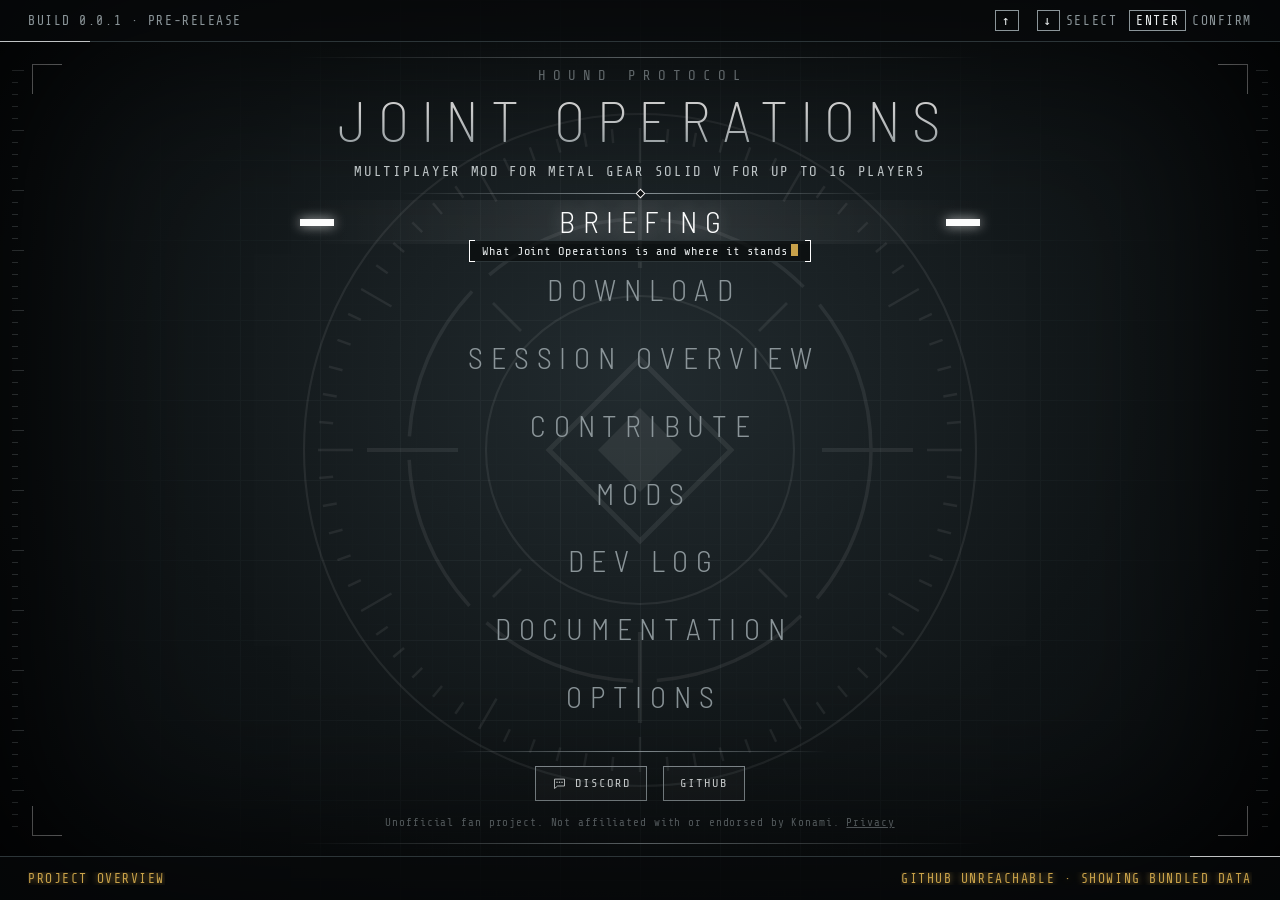
==== site/index.html @ 7c606c96 "Add Google Search Console verification tag Co-Authored-By: Claude Opus 5.5 <noreply@anthropic.com> C" ====
<!DOCTYPE html>
<html lang="en">
<head>
<meta charset="utf-8">
<meta name="viewport" content="width=device-width, initial-scale=1, viewport-fit=cover">
<title>Hound Protocol · Joint Operations</title>
<meta name="description" content="MGSV: Joint Operations is an unofficial, fan-made project a multiplayer mod bringing online play for up to 16 players into the single-player world of Metal Gear Solid V on PC. Built in the open by Hound Protocol.">
<meta name="theme-color" content="#0c0f10">
<meta name="google-site-verification" content="abB1qbpW-ClfebLRRHKl-ztCqNG26_v1b1ejl-31oCc">
<link rel="icon" href="assets/img/favicon.svg" type="image/svg+xml">
<meta property="og:type" content="website">
<meta property="og:site_name" content="Hound Protocol">
<meta property="og:title" content="MGSV: Joint Operations · Hound Protocol">
<meta property="og:description" content="Unofficial multiplayer mod: up to 16 players in the open world of Metal Gear Solid V on PC, for Windows and Linux through Proton.">
<meta property="og:url" content="https://hound-protocol.github.io/Joint-Operations/">
<meta property="og:image" content="https://hound-protocol.github.io/Joint-Operations/assets/img/og.png">
<meta property="og:image:width" content="1200">
<meta property="og:image:height" content="630">
<meta name="twitter:card" content="summary_large_image">
<link rel="preload" href="assets/fonts/barlow-semi-condensed-extralight.woff" as="font" type="font/woff" crossorigin>
<link rel="preload" href="assets/fonts/barlow-semi-condensed-light.woff" as="font" type="font/woff" crossorigin>
<link rel="preload" href="assets/fonts/share-tech-mono-regular.woff" as="font" type="font/woff" crossorigin>
<link rel="stylesheet" href="assets/css/main.css">
</head>
<body>
<div class="stage" id="stage">
  <div class="fx grid" aria-hidden="true"></div>
  <div class="fx grid fine" aria-hidden="true"></div>
  <div class="fx scan" aria-hidden="true"></div>
  <div class="gl" aria-hidden="true"><i></i><i></i><i></i></div>
  <!-- Logo hook: set logo.src in site/data/config.json to replace the emblem -->
  <div class="logo" id="logo" aria-hidden="true"><img class="emblem" src="assets/img/emblem.svg" alt=""></div>
  <i class="ruler l" aria-hidden="true"></i><i class="ruler r" aria-hidden="true"></i>
  <i class="corner c1" aria-hidden="true"></i><i class="corner c2" aria-hidden="true"></i>
  <i class="corner c3" aria-hidden="true"></i><i class="corner c4" aria-hidden="true"></i>

  <header class="bar top">
    <span id="build">Build —</span>
    <span class="keys" id="keys"><kbd>↑</kbd><kbd>↓</kbd>Select<kbd>Enter</kbd>Confirm</span>
  </header>

  <main class="center" id="center">
    <div class="menu-wrap" id="menuView">
      <div class="hd">
        <div class="hd-a" id="teamName">Hound Protocol</div>
        <h1 class="hd-b" id="projectName">Joint Operations</h1>
        <p class="tagline" id="tagline">Multiplayer mod for Metal Gear Solid V for up to 16 players</p>
      </div>
      <div class="rule"></div>
      <nav class="menu" id="menu" aria-label="Main menu"></nav>
      <div class="rule short"></div>
      <div class="links" id="links"></div>
      <p class="disclaimer">Unofficial fan project. Not affiliated with or endorsed by Konami. <a href="#/docs/privacy">Privacy</a></p>
    </div>
    <section class="view" id="view" hidden aria-live="polite"></section>
  </main>

  <footer class="bar bot">
    <span class="led" id="ledInfo"></span>
    <span class="led right" id="ledStatus" role="status"></span>
  </footer>
</div>
<noscript><p class="noscript">This site needs JavaScript. The project lives at github.com/Hound-Protocol/Joint-Operations.</p></noscript>
<script src="assets/js/app.js"></script>
</body>
</html>
---- site/assets/css/main.css ----
/* Hound Protocol · Joint Operations — site styles */
/* Self-hosted fonts (SIL Open Font License, see assets/fonts/OFL-*.txt) */
@font-face { font-family: "Barlow Semi Condensed"; font-style: normal; font-weight: 200; font-display: block; src: url("../fonts/barlow-semi-condensed-extralight.woff") format("woff"); }
@font-face { font-family: "Barlow Semi Condensed"; font-style: normal; font-weight: 300; font-display: block; src: url("../fonts/barlow-semi-condensed-light.woff") format("woff"); }
@font-face { font-family: "Barlow Semi Condensed"; font-style: normal; font-weight: 400; font-display: block; src: url("../fonts/barlow-semi-condensed-regular.woff") format("woff"); }
@font-face { font-family: "Barlow Semi Condensed"; font-style: normal; font-weight: 500; font-display: block; src: url("../fonts/barlow-semi-condensed-medium.woff") format("woff"); }
@font-face { font-family: "Share Tech Mono"; font-style: normal; font-weight: 400; font-display: block; src: url("../fonts/share-tech-mono-regular.woff") format("woff"); }

:root {
  color-scheme: dark;
  --bg: #0c0f10;
  --bg-2: #12171a;
  --fg: #e9edee;
  --fg-2: #c9d0d2;
  --dim: #8b9599;
  --line: #2c3538;
  --hot: #ffffff;
  --amb: #c9a24a;
  --ok: #7fbf8a;
  --bad: #d77a6e;
  --logo-opacity: .18;
  --ui: "Barlow Semi Condensed", "Arial Narrow", "Helvetica Neue", Arial, sans-serif;
  --mono: "Share Tech Mono", ui-monospace, Consolas, monospace;
  --fs: 1;
  box-sizing: border-box;
  padding-top: env(safe-area-inset-top, 0px);
  padding-bottom: env(safe-area-inset-bottom, 0px);
}
html { scroll-padding-top: env(safe-area-inset-top, 0px); }
*, *::before, *::after { box-sizing: inherit; }
html, body { height: 100%; margin: 0; }
html { -webkit-text-size-adjust: 100%; text-size-adjust: 100%; }
body { -webkit-tap-highlight-color: transparent; }
@supports (height: 100dvh) { .stage { height: 100dvh; } }
.no-dvh .stage { height: calc(var(--vh, 1vh) * 100); }
body { background: var(--bg); color: var(--fg); font-family: var(--ui); overflow: hidden; font-size: calc(15px * var(--fs)); }
a { color: var(--fg); }
button, input, select { font: inherit; color: inherit; }
:focus-visible { outline: 1px solid var(--hot); outline-offset: 2px; }
::selection { background: rgba(255,255,255,.9); color: #0c0f10; text-shadow: none; }

/* ---------- Stage and background ---------- */
.stage { position: relative; height: 100%; overflow: hidden; background: radial-gradient(ellipse at 50% 42%, #222b2f 0%, #101517 55%, #06080a 100%); }
.stage::after { content: ""; position: absolute; inset: 0; pointer-events: none; z-index: 8; box-shadow: inset 0 0 170px 50px rgba(0,0,0,.8); }
.grid { position: absolute; inset: -80px; opacity: .55; background-image: linear-gradient(var(--line) 1px, transparent 1px), linear-gradient(90deg, var(--line) 1px, transparent 1px); background-size: 80px 80px; -webkit-mask-image: radial-gradient(circle at 50% 50%, #000 0, transparent 68%); mask-image: radial-gradient(circle at 50% 50%, #000 0, transparent 68%); animation: drift 24s linear infinite; }
.grid.fine { background-size: 16px 16px; opacity: .14; animation: none; }
.scan { position: absolute; left: 0; right: 0; top: -160px; height: 160px; z-index: 2; pointer-events: none; background: linear-gradient(to bottom, transparent, rgba(255,255,255,.055), transparent); animation: scan 11s linear infinite; }
.logo { position: absolute; inset: 0; display: flex; align-items: center; justify-content: center; z-index: 1; pointer-events: none; transition: opacity .4s; }
.logo span { font: 200 clamp(110px, 24vw, 320px)/1 var(--ui); letter-spacing: .2em; padding-left: .2em; color: rgba(255,255,255,.055); text-transform: uppercase; animation: breathe 7s ease-in-out infinite; }
.logo img { max-width: min(70vmin, 640px); max-height: 70%; opacity: var(--logo-opacity); }
.logo .emblem { width: min(78vmin, 700px); max-width: none; max-height: none; opacity: .07; animation: emblem 7s ease-in-out infinite; }
.in-view .logo { opacity: .18; }
.ruler { position: absolute; top: 70px; bottom: 70px; width: 12px; z-index: 2; opacity: .55; animation: fade .6s .3s both; }
.ruler.l { left: 12px; background: repeating-linear-gradient(to bottom, var(--dim) 0 1px, transparent 1px 12px) left/6px 100% no-repeat, repeating-linear-gradient(to bottom, var(--dim) 0 1px, transparent 1px 60px) left/12px 100% no-repeat; }
.ruler.r { right: 12px; background: repeating-linear-gradient(to bottom, var(--dim) 0 1px, transparent 1px 12px) right/6px 100% no-repeat, repeating-linear-gradient(to bottom, var(--dim) 0 1px, transparent 1px 60px) right/12px 100% no-repeat; }
.corner { position: absolute; width: 30px; height: 30px; border: 1px solid var(--hot); opacity: .7; z-index: 2; animation: fade .4s .1s both; }
.c1 { left: 32px; top: 64px; border-right: 0; border-bottom: 0; }
.c2 { right: 32px; top: 64px; border-left: 0; border-bottom: 0; }
.c3 { left: 32px; bottom: 64px; border-right: 0; border-top: 0; }
.c4 { right: 32px; bottom: 64px; border-left: 0; border-top: 0; }

/* ---------- Top and bottom bars ---------- */
.bar { position: absolute; left: 0; right: 0; z-index: 9; display: flex; justify-content: space-between; align-items: center; gap: 12px; padding: 14px 28px; font: 400 13px/1 var(--mono); letter-spacing: .12em; text-transform: uppercase; color: var(--dim); background: rgba(8,10,11,.55); }
.bar.top { top: env(safe-area-inset-top, 0px); border-bottom: 1px solid var(--line); }
.bar.bot { bottom: env(safe-area-inset-bottom, 0px); border-top: 1px solid var(--line); min-height: 44px; }
.bar::after { content: ""; position: absolute; width: 90px; height: 1px; background: var(--hot); opacity: .7; }
.bar.top::after { left: 0; bottom: -1px; }
.bar.bot::after { right: 0; top: -1px; }
kbd { font: inherit; color: var(--fg); border: 1px solid var(--dim); padding: 2px 6px; margin: 0 6px 0 12px; }

/* LED text on a string */
.led { color: var(--amb); text-shadow: 0 0 7px rgba(201,162,74,.85); min-height: 1em; white-space: nowrap; overflow: hidden; text-overflow: ellipsis; }
.led.right { text-align: right; }
.led .ch { display: inline-block; animation: ledOn .16s both; }
.led .gap { display: inline-block; }
.no-led .led { text-shadow: none; }
.no-led .led .ch { animation: none; }

/* ---------- Center area ---------- */
.center { position: absolute; left: 0; right: 0; top: 48px; bottom: 48px; overflow-y: auto; scrollbar-gutter: stable both-edges; display: flex; z-index: 3; scrollbar-width: thin; scrollbar-color: var(--line) transparent; }
.menu-wrap { position: relative; margin: max(1vh, 6px) auto auto; width: min(680px, 92vw); padding: 12px 0 14px; }
.menu-wrap::before, .menu-wrap::after { content: ""; position: absolute; left: 0; right: 0; height: 1px; background: linear-gradient(90deg, transparent, var(--dim), transparent); animation: draw .55s .15s both; }
.menu-wrap::before { top: 0; }
.menu-wrap::after { bottom: 0; }
.hd { text-align: center; margin-bottom: 10px; animation: fade .4s .05s both; }
.hd-a { font: 400 14px/1 var(--mono); letter-spacing: .5em; padding-left: .42em; text-transform: uppercase; color: var(--dim); }
.hd-b { margin: 6px 0 0; font: 200 clamp(32px, 4.4vw + 4px, 58px)/1.05 var(--ui); letter-spacing: .2em; padding-left: .2em; text-transform: uppercase; background: linear-gradient(180deg, #fff 30%, #9aa4a8); -webkit-background-clip: text; background-clip: text; color: transparent; animation: reveal .7s .05s cubic-bezier(.2,.7,.2,1) both; }
.rule { position: relative; height: 1px; margin: 12px auto 6px; width: 70%; background: linear-gradient(90deg, transparent, var(--dim), transparent); animation: draw .6s .2s both; }
.rule::before { content: ""; position: absolute; left: 50%; top: -3px; width: 7px; height: 7px; margin-left: -3px; border: 1px solid var(--hot); transform: rotate(45deg); background: var(--bg); }
.rule.short { width: 55%; margin: 10px auto 14px; animation-delay: .5s; }
.rule.short::before { display: none; }

/* Menu */
.menu { display: flex; flex-direction: column; gap: 2px; }
.menu a { position: relative; display: block; color: var(--dim); text-decoration: none; text-align: center; padding: 5px 0 4px; outline: 0; animation: up .28s calc(.28s + var(--i) * .03s) both; }
.menu a::before, .menu a::after { content: ""; position: absolute; top: 22px; height: 7px; width: 0; margin-top: -3px; background: var(--hot); box-shadow: 0 0 12px rgba(255,255,255,.7); transition: width .2s cubic-bezier(.2,.8,.2,1); }
.menu a::before { left: 0; }
.menu a::after { right: 0; }
.menu .hl { position: absolute; left: 0; right: 0; top: 0; height: 44px; z-index: -1; opacity: 0; background: linear-gradient(90deg, transparent, rgba(255,255,255,.09) 50%, transparent); transition: opacity .2s; }
.menu .t { display: block; font: 300 clamp(20px, 2.2vh + 10px, 31px)/1.1 var(--ui); letter-spacing: .26em; padding-left: .26em; text-transform: uppercase; transition: color .15s, text-shadow .2s; }
.menu .win { position: relative; display: block; width: fit-content; max-width: 100%; height: 22px; margin: 2px auto 0; padding: 0 12px; border: 1px solid transparent; opacity: 0; transform: scaleX(.4); transition: opacity .12s, transform .16s cubic-bezier(.2,.8,.2,1), border-color .12s; }
.menu .win::before, .menu .win::after { content: ""; position: absolute; top: -1px; bottom: -1px; width: 6px; border: 1px solid var(--hot); }
.menu .win::before { left: -1px; border-right: 0; }
.menu .win::after { right: -1px; border-left: 0; }
.menu .d { display: block; font: 400 12px/20px var(--mono); letter-spacing: .08em; white-space: nowrap; overflow: hidden; color: var(--fg); }
.menu .d .ch { animation: typeOn .1s both; }
.menu .d .cur { display: inline-block; width: 7px; height: 12px; margin-left: 3px; vertical-align: -1px; background: var(--amb); animation: caret .8s steps(1) infinite; }
.menu a.on { color: var(--fg); }
.menu a.on .t { color: var(--hot); text-shadow: 0 0 18px rgba(255,255,255,.4); }
.menu a.on .hl { opacity: 1; }
.menu a.on .win { opacity: 1; transform: none; border-color: var(--line); background: rgba(8,10,11,.7); animation: winFlash .28s; }
.menu a.on::before, .menu a.on::after { width: clamp(18px, 5vw, 34px); animation: blink .3s; }
.links { display: flex; justify-content: center; flex-wrap: wrap; gap: 16px; animation: up .3s .55s both; }
.disclaimer { margin: 14px 0 0; text-align: center; font: 400 11px/1.4 var(--mono); letter-spacing: .08em; color: var(--dim); opacity: .8; animation: fade .5s .65s both; }
.disclaimer a { color: var(--dim); }
.tagline { margin: 12px 0 0; font: 400 14px/1.4 var(--mono); letter-spacing: .12em; text-transform: uppercase; color: var(--fg-2); animation: fade .5s .3s both; }

/* ---------- Buttons and controls ---------- */
.btn { display: inline-flex; align-items: center; justify-content: center; gap: 8px; font: 400 12px/1 var(--mono); letter-spacing: .16em; text-transform: uppercase; color: var(--fg); background: rgba(255,255,255,.03); border: 1px solid var(--dim); padding: 9px 16px; cursor: pointer; text-decoration: none; transition: background .15s, border-color .15s, color .15s; }
.btn { position: relative; }
.btn::before, .btn::after { content: ""; position: absolute; top: 50%; width: 0; height: 4px; margin-top: -2px; background: var(--hot); box-shadow: 0 0 10px rgba(255,255,255,.7); transition: width .15s cubic-bezier(.2,.8,.2,1); pointer-events: none; }
.btn::before { right: 100%; margin-right: 3px; }
.btn::after { left: 100%; margin-left: 3px; }
.btn:hover, .btn:focus-visible { background: rgba(255,255,255,.12); border-color: var(--hot); outline: 0; text-shadow: 0 0 12px rgba(255,255,255,.45); }
.btn:hover::before, .btn:hover::after, .btn:focus-visible::before, .btn:focus-visible::after { width: 6px; }
.btn.off::before, .btn.off::after { display: none; }
.btn .ico { width: 15px; height: 15px; flex: 0 0 auto; stroke: currentColor; fill: none; stroke-width: 1.4; }
img.ico { object-fit: contain; }
.btn.off { opacity: .4; cursor: not-allowed; }
.btn.off:hover { background: rgba(255,255,255,.03); border-color: var(--dim); text-shadow: none; }
.btn.sel, .btn.primary { background: var(--hot); color: #0c0f10; border-color: var(--hot); }
.btn.primary:hover { background: #dfe5e7; }
.btn.small { padding: 6px 10px; font-size: 11px; }
.field { background: #0e1214; color: var(--fg); border: 1px solid var(--dim); padding: 8px 10px; font: 400 13px/1.2 var(--mono); min-width: 0; }
.field:focus { border-color: var(--hot); outline: 0; }
select.field { padding-right: 26px; }
.sw { width: 44px; height: 22px; flex: 0 0 auto; border: 1px solid var(--dim); background: none; position: relative; cursor: pointer; padding: 0; }
.sw::after { content: ""; position: absolute; top: 3px; left: 3px; width: 14px; height: 14px; background: var(--dim); transition: left .15s, background .15s; }
.sw[aria-checked="true"] { border-color: var(--hot); }
.sw[aria-checked="true"]::after { left: 25px; background: var(--hot); }

/* ---------- Views ---------- */
.view { margin: 0 auto; align-self: flex-start; width: min(1040px, 92vw); padding: 18px 0 30px; }
.view #vb { animation: fade .2s both; }
.vh { display: flex; justify-content: space-between; align-items: flex-end; gap: 12px; padding-bottom: 12px; margin-bottom: 16px; border-bottom: 1px solid var(--dim); position: relative; }
.vh::after { content: ""; position: absolute; left: 0; bottom: -1px; width: 120px; height: 1px; background: var(--hot); }
.vh h2 { margin: 0; font: 300 clamp(22px, 3.2vw, 32px)/1 var(--ui); letter-spacing: .26em; text-transform: uppercase; }
.vh .kicker { display: block; font: 400 11px/1 var(--mono); letter-spacing: .3em; text-transform: uppercase; color: var(--dim); margin-bottom: 8px; }
.toolbar { display: flex; flex-wrap: wrap; align-items: center; gap: 14px; margin-bottom: 14px; }
.toolbar .grow { flex: 1 1 200px; }
.sub { font: 400 13px/1.5 var(--mono); color: var(--dim); margin: 0 0 14px; letter-spacing: .03em; }
.label { font: 400 11px/1 var(--mono); letter-spacing: .22em; text-transform: uppercase; color: var(--amb); margin: 22px 0 10px; }
.label:first-child { margin-top: 0; }
.panel { background: rgba(10,13,15,.72); border: 1px solid var(--line); padding: 20px; position: relative; }
.panel::before { content: ""; position: absolute; left: -1px; top: -1px; width: 10px; height: 10px; border-left: 1px solid var(--hot); border-top: 1px solid var(--hot); }
.cols { display: grid; gap: 18px; grid-template-columns: repeat(auto-fit, minmax(280px, 1fr)); }
.stack > * + * { margin-top: 14px; }
.kv { display: flex; justify-content: space-between; gap: 12px; padding: 10px 0; border-bottom: 1px solid var(--line); font: 400 13px/1.4 var(--mono); color: var(--dim); }
.kv:last-child { border-bottom: 0; }
.kv b { font-weight: 400; color: var(--fg); text-align: right; }
.steps { margin: 0; padding: 0; list-style: none; counter-reset: s; }
.steps li { position: relative; padding: 8px 0 8px 40px; border-bottom: 1px solid var(--line); font: 400 14px/1.5 var(--ui); color: var(--fg-2); counter-increment: s; }
.steps li:last-child { border-bottom: 0; }
.steps li::before { content: counter(s, decimal-leading-zero); position: absolute; left: 0; top: 8px; font: 400 12px/1.8 var(--mono); color: var(--amb); }
.pill { display: inline-block; font: 400 11px/1 var(--mono); letter-spacing: .1em; text-transform: uppercase; border: 1px solid var(--line); color: var(--dim); padding: 4px 8px; margin: 0 4px 4px 0; }
.pill.ok { color: var(--ok); border-color: rgba(127,191,138,.45); }
.pill.warn { color: var(--amb); border-color: rgba(201,162,74,.45); }
.pill.bad { color: var(--bad); border-color: rgba(215,122,110,.45); }
.pill.hot { color: var(--hot); border-color: var(--hot); }
.note { border-left: 2px solid var(--amb); padding: 10px 14px; background: rgba(201,162,74,.06); font: 400 13px/1.5 var(--mono); color: var(--fg-2); margin: 14px 0; }
.tw + .empty { border-top: 0; }
.empty { text-align: center; color: var(--dim); padding: 48px 12px; font: 400 14px/1.4 var(--mono); letter-spacing: .22em; text-transform: uppercase; border: 1px dashed var(--line); }
.empty small { display: block; margin-top: 10px; letter-spacing: .05em; text-transform: none; font-size: 12px; }
.source { font: 400 11px/1.4 var(--mono); color: var(--dim); letter-spacing: .06em; margin-top: 12px; }

/* Tables */
.tw { overflow-x: auto; }
table { width: 100%; border-collapse: collapse; font: 400 13px/1.4 var(--mono); letter-spacing: .03em; }
th { text-align: left; color: var(--dim); text-transform: uppercase; font-weight: 400; padding: 10px 12px; border-bottom: 1px solid var(--dim); white-space: nowrap; }
th button { background: none; border: 0; padding: 0; color: inherit; cursor: pointer; text-transform: uppercase; letter-spacing: inherit; }
th button:hover { color: var(--fg); }
td { padding: 13px 12px; border-bottom: 1px solid var(--line); vertical-align: top; line-height: 1.5; }
tr:hover td { background: rgba(255,255,255,.03); }
td.num { text-align: right; white-space: nowrap; }
.ping-good { color: var(--ok); }
.ping-mid { color: var(--amb); }
.ping-bad { color: var(--bad); }

/* Tabs */
.tabs { display: flex; flex-wrap: wrap; gap: 0; border-bottom: 1px solid var(--line); margin-bottom: 14px; }
.tabs button { background: none; border: 0; border-bottom: 2px solid transparent; margin-bottom: -1px; padding: 10px 16px; cursor: pointer; font: 400 12px/1 var(--mono); letter-spacing: .16em; text-transform: uppercase; color: var(--dim); }
.tabs button:hover { color: var(--fg); }
.tabs button[aria-selected="true"] { color: var(--hot); border-bottom-color: var(--hot); }
.tabs .count { color: var(--amb); margin-left: 6px; }

/* Contract cards */
.cards { display: grid; gap: 14px; grid-template-columns: repeat(auto-fill, minmax(300px, 1fr)); }
.card { background: rgba(10,13,15,.72); border: 1px solid var(--line); padding: 18px; display: flex; flex-direction: column; gap: 10px; transition: border-color .15s, box-shadow .15s; }
.cards.anim .card { animation: fade .25s calc(var(--i, 0) * .015s) both; }
.card:hover, .card:focus-within { border-color: var(--hot); box-shadow: inset 2px 0 0 var(--hot), 0 0 24px rgba(255,255,255,.05); }
.card h3 { margin: 0; font: 400 16px/1.3 var(--ui); letter-spacing: .04em; }
.card .id { font: 400 11px/1 var(--mono); letter-spacing: .14em; color: var(--dim); }
.card .meta { font: 400 12px/1.4 var(--mono); color: var(--dim); }
.card .blocked { color: var(--bad); }
.card .actions { margin-top: auto; display: flex; gap: 14px; flex-wrap: wrap; padding: 0 9px; }
.status { font: 400 11px/1 var(--mono); letter-spacing: .14em; text-transform: uppercase; }
.status.open { color: var(--ok); }
.status.planned { color: var(--fg-2); }
.status.claimed, .status.review { color: var(--amb); }
.status.done { color: var(--dim); }
.meter { height: 4px; background: var(--line); overflow: hidden; }
.meter i { display: block; height: 100%; background: var(--hot); transition: width .6s cubic-bezier(.2,.8,.2,1); }
.stats { display: grid; grid-template-columns: repeat(auto-fit, minmax(130px, 1fr)); gap: 10px; margin-bottom: 14px; }
.stat { border: 1px solid var(--line); padding: 12px; background: rgba(10,13,15,.6); }
.stat b { display: block; font: 200 30px/1 var(--ui); color: var(--hot); }
.stat span { font: 400 11px/1 var(--mono); letter-spacing: .16em; text-transform: uppercase; color: var(--dim); }

/* Docs */
.docs { display: grid; grid-template-columns: 250px 1fr; gap: 24px; align-items: start; }
.doc-nav { position: sticky; top: 0; display: flex; flex-direction: column; gap: 2px; }
.doc-toggle { display: none; }
.doc-nav .grp { font: 400 11px/1 var(--mono); letter-spacing: .22em; text-transform: uppercase; color: var(--amb); margin: 14px 0 6px; }
.doc-nav .grp:first-of-type { margin-top: 8px; }
.doc-nav a { display: block; padding: 8px 10px; border-left: 2px solid transparent; color: var(--dim); text-decoration: none; font: 400 13px/1.3 var(--mono); letter-spacing: .04em; }
.doc-nav a:hover { color: var(--fg); background: rgba(255,255,255,.04); }
.doc-nav a[aria-current="true"] { color: var(--hot); border-left-color: var(--hot); background: rgba(255,255,255,.06); }
.doc { min-width: 0; border-left: 1px solid var(--line); padding-left: 24px; font: 400 16px/1.65 var(--ui); color: var(--fg-2); animation: fade .15s both; }
.doc h1, .doc h2, .doc h3, .doc h4 { color: var(--fg); font-family: var(--ui); letter-spacing: .1em; text-transform: uppercase; line-height: 1.2; }
.doc h1 { font-weight: 300; font-size: 28px; margin: 0 0 16px; }
.doc h2 { font-weight: 400; font-size: 19px; margin: 28px 0 10px; padding-bottom: 6px; border-bottom: 1px solid var(--line); }
.doc h3 { font-weight: 400; font-size: 16px; margin: 20px 0 8px; }
.doc h4 { font-weight: 400; font-size: 15px; margin: 16px 0 6px; }
.doc p { margin: 0 0 12px; }
.doc ul, .doc ol { margin: 0 0 12px; padding-left: 22px; }
.doc li { margin: 3px 0; }
.doc li.task { list-style: none; margin-left: -22px; }
.doc li.task::before { content: "☐ "; color: var(--dim); font-family: var(--mono); }
.doc li.task.done::before { content: "☑ "; color: var(--ok); }
.doc code { font: 400 13px/1.4 var(--mono); background: rgba(255,255,255,.06); padding: 1px 5px; color: var(--fg); }
.doc pre { background: #0a0d0f; border: 1px solid var(--line); padding: 12px; overflow-x: auto; }
.doc pre code { background: none; padding: 0; }
.doc table { margin: 0 0 14px; }
.doc a { color: var(--hot); text-decoration-color: var(--dim); }
.doc hr { border: 0; border-top: 1px solid var(--line); margin: 20px 0; }
.doc blockquote { margin: 0 0 12px; padding-left: 14px; border-left: 2px solid var(--dim); color: var(--dim); }
.doc .meta-line { font: 400 12px/1.4 var(--mono); color: var(--dim); margin-bottom: 18px; display: flex; flex-wrap: wrap; gap: 14px; }

/* Options */
.opt { display: grid; grid-template-columns: 1fr 1fr; gap: 0 40px; }
.orow { display: flex; justify-content: space-between; align-items: center; gap: 14px; padding: 12px 0; border-bottom: 1px solid var(--line); font: 400 14px/1.3 var(--mono); letter-spacing: .04em; }
.orow small { display: block; color: var(--dim); font-size: 12px; margin-top: 3px; }

/* Release */
.release-assets { list-style: none; margin: 0; padding: 0; }
.release-assets li { display: flex; justify-content: space-between; align-items: center; gap: 10px; padding: 10px 0; border-bottom: 1px solid var(--line); font: 400 13px/1.4 var(--mono); }
.release-assets li:last-child { border-bottom: 0; }
.platform { display: flex; align-items: center; gap: 10px; margin-bottom: 10px; font: 400 18px/1 var(--ui); letter-spacing: .14em; text-transform: uppercase; color: var(--hot); }
.platform svg { width: 22px; height: 22px; stroke: var(--hot); fill: none; stroke-width: 1.2; }

.spin { display: inline-block; width: 10px; height: 10px; border: 1px solid var(--dim); border-top-color: var(--hot); border-radius: 50%; animation: spin .8s linear infinite; vertical-align: -1px; margin-right: 8px; }
.noscript { position: fixed; inset: auto 0 0 0; padding: 12px; text-align: center; background: #000; color: #fff; font-family: var(--mono); z-index: 20; }
.sr { position: absolute; width: 1px; height: 1px; overflow: hidden; clip: rect(0 0 0 0); white-space: nowrap; }

/* Element transitions (no full-screen effects) */
.stage.going .vh h2 { animation: wipe .32s cubic-bezier(.2,.8,.2,1) both; }
.stage.going .vh .kicker { animation: fade .3s .08s both; }
.stage.going .secbar a[aria-current="page"] { animation: tabIn .26s ease-out both; }

/* Background glitch: random, light, never touches content */
.gl { position: absolute; inset: 0; z-index: 2; pointer-events: none; overflow: hidden; }
.gl i { position: absolute; left: 0; right: 0; height: var(--h, 6px); top: var(--y, 50%); opacity: 0; background: linear-gradient(90deg, transparent, rgba(255,255,255,.06) 20%, rgba(160,220,255,.08) 50%, rgba(255,255,255,.05) 80%, transparent); mix-blend-mode: screen; }
.stage.glitch .gl i { animation: glBand var(--d, .22s) steps(3) both; }
.stage.glitch .grid { animation: glShift var(--d, .22s) steps(2) both; }
.stage.glitch .logo { animation: glSplit var(--d, .22s) steps(2) both; }
.no-glitch .gl { display: none; }

/* Section tab bar */
.secbar { display: flex; gap: 4px; overflow-x: auto; margin-bottom: 22px; border-bottom: 1px solid var(--line); padding-bottom: 2px; scrollbar-width: none; }
.secbar::-webkit-scrollbar { display: none; }
.secbar a { flex: 0 0 auto; position: relative; padding: 12px 12px; font: 400 13px/1 var(--mono); letter-spacing: .11em; text-transform: uppercase; color: var(--dim); text-decoration: none; border: 1px solid transparent; transition: color .12s, border-color .12s, background .12s; }
.secbar a:hover { color: var(--fg); border-color: var(--line); }
.secbar a[aria-current="page"] { color: #0c0f10; background: linear-gradient(90deg, var(--hot) 50%, transparent 50%) 0 0 / 200% 100% no-repeat; border-color: var(--hot); }

/* Briefing */
.brief { display: grid; grid-template-columns: minmax(0, 1fr) 340px; gap: 28px; align-items: start; }
.brief-main p { margin: 0 0 14px; font: 400 17px/1.65 var(--ui); color: var(--fg-2); }
.brief-main .lead { font: 300 24px/1.35 var(--ui); letter-spacing: .04em; color: var(--hot); }
.phases { list-style: none; margin: 0; padding: 0; display: grid; gap: 12px; grid-template-columns: repeat(auto-fit, minmax(170px, 1fr)); }
.phase { border: 1px solid var(--line); padding: 16px; background: rgba(10,13,15,.6); display: flex; flex-direction: column; gap: 8px; }
.phase.now { border-color: var(--hot); box-shadow: inset 0 2px 0 var(--hot); }
.phase.done { opacity: .75; }
.ph-h { display: flex; justify-content: space-between; font: 400 11px/1 var(--mono); letter-spacing: .16em; text-transform: uppercase; color: var(--dim); }
.phase.now .ph-s { color: var(--amb); }
.phase.done .ph-s { color: var(--ok); }
.ph-t { font: 400 17px/1.25 var(--ui); letter-spacing: .06em; color: var(--fg); min-height: 2.5em; }
.ph-c { font: 400 12px/1 var(--mono); color: var(--dim); }

/* Briefing presentation */
mark.key { background: none; color: var(--amb); }
.bf { display: flex; flex-direction: column; gap: 40px; }
.bf-sec { opacity: 0; transform: translateY(6px); }
.bf-sec.in { opacity: 1; transform: none; transition: opacity .45s ease-out, transform .45s ease-out; }
.bf-head { margin: 0 0 14px; max-width: 22em; font: 300 clamp(26px, 3.2vw, 42px)/1.2 var(--ui); letter-spacing: .03em; color: var(--hot); }
.bf-lead { margin: 0 0 20px; max-width: 46em; font: 400 18px/1.65 var(--ui); color: var(--fg-2); }
/* How-it-works diagram */
.how { display: block; width: 100%; height: auto; margin: 4px 0 8px; }
.how .dn { opacity: 0; }
.bf-sec.in .how .dn { opacity: 1; transition: opacity .4s ease-out; transition-delay: calc(var(--k) * 120ms + .1s); }
.how rect { fill: rgba(10,13,15,.85); stroke: var(--line); }
.how .hostbox > rect:first-child { stroke: var(--dim); }
.how .ghost rect { fill: rgba(10,13,15,.5); stroke: var(--line); }
.how .tick { fill: none; stroke: var(--hot); }
.how .row { fill: rgba(255,255,255,.03); stroke: none; }
.how .t { fill: var(--hot); font: 400 14px var(--ui); letter-spacing: .2em; }
.how .s { fill: var(--amb); font: 400 10px var(--mono); letter-spacing: .1em; }
.how .r { fill: var(--fg-2); font: 400 11px var(--mono); letter-spacing: .05em; }
.how .lt, .how .foot { fill: var(--dim); font: 400 10px var(--mono); letter-spacing: .2em; }
.how .lb { fill: var(--fg-2); font: 400 11px var(--mono); letter-spacing: .08em; }
.how .rail { stroke: var(--line); stroke-width: 1; }
.how .pkt { stroke: var(--hot); stroke-width: 2; stroke-dasharray: 3 22; animation: dash 1.6s linear infinite; opacity: .7; }
.how .pkt.up { animation-duration: 1.9s; }
.how .arrow { fill: none; stroke: var(--dim); }
.bf-how { display: grid; grid-template-columns: repeat(3, 1fr); gap: 24px; margin-top: 18px; }
.bf-pt { opacity: 0; transform: translateY(4px); }
.bf-sec.in .bf-pt { opacity: 1; transform: none; transition: opacity .35s, transform .35s; transition-delay: calc(var(--k) * 110ms + .5s); }
.bf-pt h4 { display: flex; align-items: center; gap: 10px; margin: 0 0 6px; font: 400 15px/1.2 var(--ui); letter-spacing: .14em; text-transform: uppercase; color: var(--hot); }
.bf-pt p { margin: 0; font: 400 15px/1.6 var(--ui); color: var(--fg-2); }
.ico-i { width: 18px; height: 18px; flex: 0 0 auto; fill: none; stroke: var(--amb); stroke-width: 1.4; vertical-align: -3px; }
.ico-i .f { fill: var(--amb); stroke: none; }
.bf-hostline { border-top: 1px solid var(--line); padding-top: 22px; }
.bf-hostline p { margin: 0 0 12px; font: 400 17px/1.6 var(--ui); color: var(--fg-2); display: flex; gap: 10px; align-items: baseline; flex-wrap: wrap; }
.chips { list-style: none; margin: 0; padding: 0; display: flex; flex-wrap: wrap; gap: 8px; }
.chips li { padding: 7px 12px; border: 1px solid var(--line); font: 400 12px/1 var(--mono); letter-spacing: .08em; text-transform: uppercase; color: var(--fg); opacity: 0; }
.bf-sec.in .chips li { opacity: 1; transition: opacity .3s; transition-delay: calc(var(--k) * 70ms + .2s); }
/* Roadmap */
.bf-road { position: relative; display: grid; grid-template-columns: repeat(5, 1fr); padding-top: 30px; }
.bf-road::before { content: ""; position: absolute; left: 0; right: 0; top: 10px; height: 2px; background: var(--line); }
.bf-road .fill { position: absolute; left: 0; top: 10px; height: 2px; width: 0; background: var(--amb); box-shadow: 0 0 10px rgba(201,162,74,.7); }
.bf-sec.in .bf-road .fill { width: var(--p); transition: width 1.2s cubic-bezier(.3,.7,.2,1) .2s; }
.bf-road .ph { position: relative; display: block; padding: 0 12px 0 0; color: inherit; text-decoration: none; }
.bf-road .ph:hover .tt { color: var(--hot); }
.bf-road .ph::before { content: ""; position: absolute; left: 0; top: -26px; width: 12px; height: 12px; border: 1px solid var(--dim); background: var(--bg); transform: rotate(45deg); }
.bf-road .ph.now::before { border-color: var(--amb); background: var(--amb); animation: ping2 1.6s ease-out infinite; }
.bf-road .ph.done::before { border-color: var(--ok); background: var(--ok); }
.bf-road .n { font: 400 11px/1 var(--mono); letter-spacing: .18em; text-transform: uppercase; color: var(--dim); }
.bf-road .ph.now .n { color: var(--amb); }
.bf-road .tt { margin-top: 6px; font: 400 18px/1.25 var(--ui); letter-spacing: .05em; color: var(--fg); transition: color .15s; }
.bf-road .c { margin-top: 4px; font: 400 12px/1 var(--mono); color: var(--dim); }
.rm-list { display: grid; gap: 14px; }
.rm-ph { border: 1px solid var(--line); background: rgba(10,13,15,.65); padding: 18px 20px; scroll-margin-top: 12px; }
.rm-ph.now { border-color: var(--dim); box-shadow: inset 2px 0 0 var(--amb); }
.rm-h { display: flex; align-items: center; gap: 14px; margin-bottom: 12px; }
.rm-h .n { font: 400 11px/1 var(--mono); letter-spacing: .18em; text-transform: uppercase; color: var(--dim); }
.rm-h h3 { flex: 1; margin: 0; font: 300 22px/1.2 var(--ui); letter-spacing: .1em; text-transform: uppercase; color: var(--hot); }
.rm-h .pill { margin: 0; }
.rm-ph .meter { margin-bottom: 12px; }
.rm-ph.now .meter i { background: var(--amb); }
.rm-items { list-style: none; margin: 0; padding: 0; display: grid; gap: 2px; }
.rm-items li { position: relative; padding: 6px 0 6px 28px; font: 400 15px/1.45 var(--ui); color: var(--fg-2); }
.rm-items li::before { content: ""; position: absolute; left: 2px; top: 10px; width: 12px; height: 12px; border: 1px solid var(--dim); }
.rm-items li.done { color: var(--dim); }
.rm-items li.done::before { border-color: var(--ok); background: linear-gradient(var(--ok), var(--ok)) center / 6px 6px no-repeat; }
.rm-items code { font: 400 13px var(--mono); }

/* Team */
.member { display: grid; grid-template-columns: 168px minmax(0, 1fr); gap: 28px; align-items: center; }
.portrait { position: relative; width: 168px; height: 168px; border: 1px solid var(--line); padding: 0; background: #000; }
.portrait img { display: block; width: 100%; height: 100%; object-fit: cover; }
.portrait .pc { position: absolute; width: 14px; height: 14px; border: 1px solid var(--hot); }
.portrait .tl { left: -5px; top: -5px; border-right: 0; border-bottom: 0; }
.portrait .br { right: -5px; bottom: -5px; border-left: 0; border-top: 0; }
.m-role { font: 400 12px/1 var(--mono); letter-spacing: .2em; text-transform: uppercase; color: var(--amb); }
.m-name { margin: 8px 0 10px; font: 200 clamp(34px, 4vw, 52px)/1 var(--ui); letter-spacing: .14em; text-transform: uppercase; color: var(--hot); }
.member p { margin: 0; max-width: 40em; font: 400 17px/1.6 var(--ui); color: var(--fg-2); }
.seats { display: grid; grid-template-columns: repeat(auto-fill, minmax(230px, 1fr)); gap: 12px; }
.seat { border: 1px solid var(--line); background: rgba(10,13,15,.65); padding: 16px; display: flex; flex-direction: column; gap: 8px; align-items: flex-start; }
.s-name { font: 400 16px/1.2 var(--ui); letter-spacing: .08em; text-transform: uppercase; color: var(--fg); }
.s-who { font: 400 13px/1.3 var(--mono); color: var(--dim); }
.seat .pill { margin: 0; }
@media (max-width: 700px) { .member { grid-template-columns: 1fr; justify-items: start; gap: 18px; } }

/* Sessions: radar while no sessions exist */
.scanbox { display: flex; align-items: center; gap: 28px; padding: 28px; border: 1px dashed var(--line); border-top: 0; }
.scanbox b { display: block; font: 400 16px/1 var(--mono); letter-spacing: .24em; text-transform: uppercase; color: var(--fg); }
.scanbox small { display: block; margin-top: 10px; font: 400 13px/1.5 var(--mono); color: var(--dim); max-width: 40em; }
.radar { position: relative; flex: 0 0 auto; width: 140px; height: 140px; border-radius: 50%; border: 1px solid var(--dim); overflow: hidden;
  background: radial-gradient(circle, transparent 0 28%, var(--line) 28.5% 29%, transparent 29.5% 56%, var(--line) 56.5% 57%, transparent 57.5%), linear-gradient(var(--line), var(--line)) center / 1px 100% no-repeat, linear-gradient(var(--line), var(--line)) center / 100% 1px no-repeat; }
.radar .sweep { position: absolute; inset: 0; border-radius: 50%; background: conic-gradient(from 0deg, rgba(255,255,255,.28), rgba(255,255,255,0) 22%, transparent); animation: spin 3.2s linear infinite; }
.radar .blip { position: absolute; left: 62%; top: 30%; width: 5px; height: 5px; border-radius: 50%; background: var(--amb); opacity: 0; animation: blipOn 3.2s linear infinite; }

/* Docs search results */
.hits { list-style: none; margin: 0; padding: 0; }
.hits li { padding: 14px 0; border-bottom: 1px solid var(--line); }
.hits a { font: 400 18px/1.3 var(--ui); letter-spacing: .04em; color: var(--hot); text-decoration: none; margin-right: 10px; }
.hits a:hover { text-decoration: underline; }
.hits .cnt { font: 400 12px var(--mono); color: var(--dim); }
.hits p { margin: 6px 0 0; font: 400 14px/1.55 var(--mono); color: var(--fg-2); }
.hits mark { background: rgba(201,162,74,.2); color: var(--amb); }

/* Dev log */
.day { margin-bottom: 18px; }
.day-d { font: 400 12px/1 var(--mono); letter-spacing: .2em; color: var(--amb); padding-bottom: 8px; border-bottom: 1px solid var(--line); margin-bottom: 4px; }
.entry { display: grid; grid-template-columns: 110px minmax(0, 1fr); gap: 14px; padding: 14px 0; border-bottom: 1px solid var(--line); }
.entry .pill { justify-self: start; align-self: start; margin: 2px 0 0; }
.entry h3 { margin: 0; font: 400 16px/1.35 var(--ui); letter-spacing: .03em; color: var(--fg); }
.entry h3 a { color: var(--fg); text-decoration-color: var(--dim); }
.entry p { margin: 6px 0 0; font: 400 15px/1.55 var(--ui); color: var(--fg-2); }
.entry .meta { margin-top: 6px; font: 400 12px/1 var(--mono); color: var(--dim); }

/* ---------- Option toggles applied to body ---------- */
.no-grid .grid, .no-grid .scan { display: none; }
.no-motion *, .no-motion *::before, .no-motion *::after { animation: none !important; transition: none !important; }
.hi-contrast { --dim: #b3bcbf; --line: #4a5558; --fg-2: #e9edee; }

/* ---------- Animations ---------- */
@keyframes drift { to { transform: translate(80px, 80px); } }
@keyframes scan { to { transform: translateY(calc(100vh + 160px)); } }
@keyframes breathe { 50% { color: rgba(255,255,255,.09); } }
@keyframes emblem { 50% { opacity: .11; } }
@keyframes up { from { opacity: 0; transform: translateY(4px); } }
@keyframes fade { from { opacity: 0; } }
@keyframes draw { from { transform: scaleX(0); opacity: 0; } }
@keyframes reveal { from { clip-path: inset(0 50% 0 50%); opacity: 0; } to { clip-path: inset(0 0 0 0); opacity: 1; } }
@keyframes blink { 0% { opacity: .2; } 40% { opacity: 1; } 55% { opacity: .4; } 100% { opacity: 1; } }
@keyframes ledOn { from { opacity: 0; color: #fff; text-shadow: 0 0 12px #fff; } }
@keyframes spin { to { transform: rotate(360deg); } }
@keyframes typeOn { from { opacity: 0; color: var(--amb); } }
@keyframes caret { 50% { opacity: 0; } }
@keyframes winFlash { 0% { background: rgba(255,255,255,.25); border-color: var(--hot); } 100% { background: rgba(8,10,11,.7); } }
@keyframes wipe { from { clip-path: inset(0 100% 0 0); opacity: .3; } to { clip-path: inset(0 0 0 0); opacity: 1; } }
@keyframes tabIn { from { background-position: -100% 0; } to { background-position: 0 0; } }
@keyframes glBand { 0% { opacity: 0; transform: translateX(0); } 33% { opacity: 1; transform: translateX(-12px); } 66% { opacity: .6; transform: translateX(8px); } 100% { opacity: 0; transform: none; } }
@keyframes glShift { 50% { transform: translate(3px, -1px); } }
@keyframes glSplit { 0%, 100% { filter: none; transform: none; } 50% { filter: drop-shadow(2px 0 rgba(255,60,90,.35)) drop-shadow(-2px 0 rgba(60,200,255,.35)); transform: translateX(2px); } }
@keyframes blipOn { 0%, 8% { opacity: 0; } 10% { opacity: 1; } 40% { opacity: 0; } 100% { opacity: 0; } }
@keyframes dash { to { stroke-dashoffset: -24; } }
@keyframes ping { 0% { transform: scale(1); opacity: .9; } 100% { transform: scale(2.4); opacity: 0; } }
@keyframes ping2 { 0% { box-shadow: 0 0 0 0 rgba(201,162,74,.6); } 100% { box-shadow: 0 0 0 10px rgba(201,162,74,0); } }
@media (prefers-reduced-motion: reduce) { *, *::before, *::after { animation: none !important; transition: none !important; } }

/* ---------- Responsive ---------- */
@media (max-height: 800px) and (min-width: 701px) {
  .menu a { padding: 2px 0; }
  .menu .t { font-size: clamp(18px, 2.2vh + 6px, 24px); }
  .menu a::before, .menu a::after { top: 16px; }
  .menu .hl { height: 34px; }
  .menu .win { height: 20px; margin-top: 2px; }
  .menu .d { line-height: 18px; font-size: 11px; }
  .tagline { margin-top: 8px; }
  .rule.short { margin: 6px auto 10px; }
  .disclaimer { margin-top: 8px; }
}
@media (max-width: 860px) {
  .brief { grid-template-columns: 1fr; }
  .bf-how { grid-template-columns: 1fr; gap: 16px; }
  .bf-road { grid-template-columns: 1fr; gap: 16px; padding-top: 0; padding-left: 28px; }
  .bf-road::before { left: 5px; right: auto; top: 0; bottom: 0; width: 2px; height: auto; }
  .bf-road .fill { display: none; }
  .bf-road .ph::before { left: -28px; top: 4px; }
  .docs { grid-template-columns: 1fr; }
  .doc-nav { position: static; flex-direction: row; flex-wrap: wrap; gap: 4px; }
  .doc-nav .grp { width: 100%; margin: 8px 0 2px; }
  .doc-nav a { border-left: 0; border-bottom: 2px solid transparent; padding: 6px 8px; }
  .doc-nav a[aria-current="true"] { border-bottom-color: var(--hot); }
  .doc { border-left: 0; padding-left: 0; border-top: 1px solid var(--line); padding-top: 16px; }
  .opt { grid-template-columns: 1fr; }
}
@media (max-width: 700px) {
  .ruler { display: none; }
  .bar { padding: 12px 16px; }
  .bar.top .keys { display: none; }
  .bar.bot { flex-direction: column; align-items: flex-start; gap: 6px; padding: 10px 16px; }
  .led.right { text-align: left; }
  .led { white-space: normal; }
  .center { bottom: 64px; }
  .corner { display: none; }
  .opt > div + div .label:first-child { margin-top: 22px; }
  .vh { flex-direction: column; align-items: flex-start; }
  .entry { grid-template-columns: 1fr; gap: 8px; }
}

/* ---------- Touch devices (phones and tablets) ---------- */
.is-touch a, .is-touch button { touch-action: manipulation; }
.is-touch .field, .is-touch select.field { font-size: 16px; }   /* stops iOS from zooming into inputs */
.is-touch .menu .win { opacity: 1; transform: none; border-color: transparent; background: none; animation: none; height: auto; }
.is-touch .menu .win::before, .is-touch .menu .win::after { display: none; }
.is-touch .menu a.on .win { background: none; border-color: transparent; animation: none; }
.is-touch .menu .d { color: var(--dim); white-space: normal; }
.is-touch .menu a.on .d { color: var(--fg); }
.is-touch .menu a { padding: 8px 0; }
.is-touch .btn { min-height: 44px; }
.is-touch .btn.small { min-height: 36px; }
.is-touch .secbar a { padding: 14px 18px; }
@media (hover: none) {
  .card:hover { border-color: var(--line); box-shadow: none; }
  .btn:hover::before, .btn:hover::after { width: 0; }
}

/* ---------- Phone version ---------- */
@media (max-width: 700px) {
  .bar.top { padding: 10px max(16px, env(safe-area-inset-right)) 10px max(16px, env(safe-area-inset-left)); font-size: 11px; }
  .bar.bot { flex-direction: row; min-height: 36px; padding: 8px max(16px, env(safe-area-inset-right)) calc(8px + env(safe-area-inset-bottom, 0px)) max(16px, env(safe-area-inset-left)); }
  .bar.bot .led { white-space: nowrap; font-size: 11px; }
  .bar.bot #ledStatus { display: none; }
  .center { top: 40px; bottom: calc(36px + env(safe-area-inset-bottom, 0px)); }
  .menu-wrap { width: calc(100% - 32px); margin-top: 8px; padding: 14px 0; }
  .hd-a { font-size: 11px; letter-spacing: .4em; }
  .hd-b { font-size: clamp(28px, 9vw, 38px); letter-spacing: .12em; padding-left: .12em; }
  .tagline { font-size: 11px; letter-spacing: .08em; }
  .menu a::before, .menu a::after { display: none; }
  .menu a { text-align: left; padding: 10px 14px; border-left: 2px solid transparent; }
  .menu a.on { border-left-color: var(--hot); }
  .menu .hl { height: 100%; }
  .menu .t { font-size: 20px; letter-spacing: .18em; padding-left: 0; }
  .menu .win { margin: 4px 0 0; padding: 0; width: auto; }
  .menu .d { font-size: 12px; line-height: 1.4; }
  .links { justify-content: flex-start; padding: 0 14px; }
  .disclaimer { text-align: left; padding: 0 14px; }
  .view { width: calc(100% - 32px); padding-top: 0; }
  .secbar { position: sticky; top: 0; z-index: 4; margin: 0 -16px 16px; padding: 8px 16px; background: rgba(10,13,15,.94); }
  .secbar a { padding: 12px 14px; font-size: 13px; }
  .vh h2 { font-size: 24px; letter-spacing: .18em; }
  .bf { gap: 30px; }
  .bf-head { font-size: 26px; }
  .bf-lead { font-size: 16px; }
  .toolbar .btn { flex: 1 1 auto; }
  .stats { grid-template-columns: 1fr 1fr; }
  .scanbox { flex-direction: column; text-align: center; }
  .doc-toggle { display: flex; width: 100%; justify-content: space-between; margin-bottom: 8px; }
  .doc-nav { position: static; display: block; }
  .doc-nav > a, .doc-nav > .grp, .doc-nav > #dq { display: none; }
  .doc-nav.open > a, .doc-nav.open > .grp { display: block; }
  .doc-nav.open > #dq { display: block; width: 100%; margin-bottom: 8px; }
  .doc-nav.open { border: 1px solid var(--line); padding: 10px; margin-bottom: 14px; }
  .doc-nav a { border-left: 2px solid transparent; border-bottom: 0; }
  .doc-nav a[aria-current="true"] { border-left-color: var(--hot); }
  .doc { font-size: 16px; }
  .doc table { font-size: 12px; }
  .entry { grid-template-columns: 1fr; }
  .rm-h { flex-wrap: wrap; gap: 8px; }
  .rm-h h3 { font-size: 18px; }
}
/* Phones in landscape */
@media (max-height: 500px) and (orientation: landscape) {
  .hd-b { font-size: 26px; }
  .menu a { padding: 4px 14px; }
  .menu .d { display: none; }
}
/* Tablets: touch, 701px to 1180px */
@media (min-width: 701px) and (max-width: 1180px) {
  .view { width: calc(100% - 64px); }
  .bf-how { gap: 18px; }
  .cards { grid-template-columns: repeat(auto-fill, minmax(260px, 1fr)); }
}
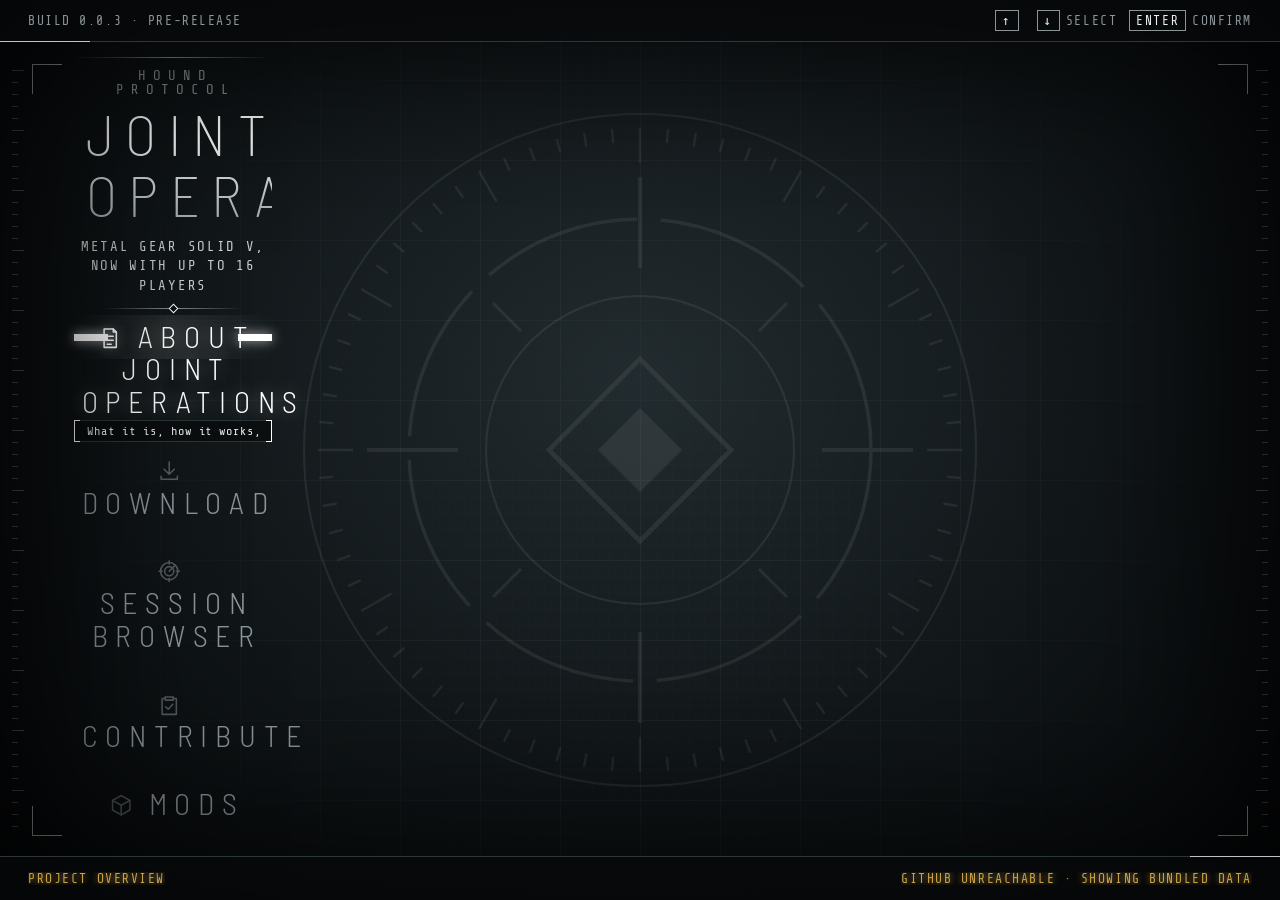
==== commit 63af379e: "Release v0.0.3: Polish Menu icons, home side panels (the project and Hound Protocol), new tagline, A" ====
--- a/site/index.html
+++ b/site/index.html
@@ -4,14 +4,14 @@
 <meta charset="utf-8">
 <meta name="viewport" content="width=device-width, initial-scale=1, viewport-fit=cover">
 <title>Hound Protocol · Joint Operations</title>
-<meta name="description" content="MGSV: Joint Operations is an unofficial, fan-made project a multiplayer mod bringing online play for up to 16 players into the single-player world of Metal Gear Solid V on PC. Built in the open by Hound Protocol.">
+<meta name="description" content="MGSV: Joint Operations is a free, unofficial multiplayer mod for Metal Gear Solid V: The Phantom Pain. Up to 16 players in the open world, on Windows and Linux. Built in the open by Hound Protocol.">
 <meta name="theme-color" content="#0c0f10">
 <meta name="google-site-verification" content="abB1qbpW-ClfebLRRHKl-ztCqNG26_v1b1ejl-31oCc">
 <link rel="icon" href="assets/img/favicon.svg" type="image/svg+xml">
 <meta property="og:type" content="website">
 <meta property="og:site_name" content="Hound Protocol">
 <meta property="og:title" content="MGSV: Joint Operations · Hound Protocol">
-<meta property="og:description" content="Unofficial multiplayer mod: up to 16 players in the open world of Metal Gear Solid V on PC, for Windows and Linux through Proton.">
+<meta property="og:description" content="Metal Gear Solid V, now with up to 16 players. A free, unofficial multiplayer mod for Windows and Linux.">
 <meta property="og:url" content="https://hound-protocol.github.io/Joint-Operations/">
 <meta property="og:image" content="https://hound-protocol.github.io/Joint-Operations/assets/img/og.png">
 <meta property="og:image:width" content="1200">
@@ -40,17 +40,21 @@
   </header>
 
   <main class="center" id="center">
-    <div class="menu-wrap" id="menuView">
-      <div class="hd">
-        <div class="hd-a" id="teamName">Hound Protocol</div>
-        <h1 class="hd-b" id="projectName">Joint Operations</h1>
-        <p class="tagline" id="tagline">Multiplayer mod for Metal Gear Solid V for up to 16 players</p>
+    <div class="home" id="menuView">
+      <aside class="side l" id="aboutProject" aria-label="About the project"></aside>
+      <div class="menu-wrap">
+        <div class="hd">
+          <div class="hd-a" id="teamName">Hound Protocol</div>
+          <h1 class="hd-b" id="projectName">Joint Operations</h1>
+          <p class="tagline" id="tagline">Metal Gear Solid V, now with up to 16 players</p>
+        </div>
+        <div class="rule"></div>
+        <nav class="menu" id="menu" aria-label="Main menu"></nav>
+        <div class="rule short"></div>
+        <div class="links" id="links"></div>
+        <p class="disclaimer">Unofficial fan project. Not affiliated with or endorsed by Konami. <a href="#/docs/privacy">Privacy</a></p>
       </div>
-      <div class="rule"></div>
-      <nav class="menu" id="menu" aria-label="Main menu"></nav>
-      <div class="rule short"></div>
-      <div class="links" id="links"></div>
-      <p class="disclaimer">Unofficial fan project. Not affiliated with or endorsed by Konami. <a href="#/docs/privacy">Privacy</a></p>
+      <aside class="side r" id="aboutTeam" aria-label="About Hound Protocol"></aside>
     </div>
     <section class="view" id="view" hidden aria-live="polite"></section>
   </main>
--- a/site/assets/css/main.css
+++ b/site/assets/css/main.css
@@ -78,7 +78,38 @@
 
 /* ---------- Center area ---------- */
 .center { position: absolute; left: 0; right: 0; top: 48px; bottom: 48px; overflow-y: auto; scrollbar-gutter: stable both-edges; display: flex; z-index: 3; scrollbar-width: thin; scrollbar-color: var(--line) transparent; }
-.menu-wrap { position: relative; margin: max(1vh, 6px) auto auto; width: min(680px, 92vw); padding: 12px 0 14px; }
+.home { margin: max(1vh, 6px) auto auto; width: 100%; display: grid; grid-template-columns: minmax(0, 1fr) min(680px, 92vw) minmax(0, 1fr); align-items: center; gap: 28px; padding: 0 clamp(56px, 5vw, 96px); }
+.home[hidden], [hidden] { display: none !important; }
+.menu-wrap { position: relative; width: 100%; padding: 12px 0 14px; }
+.side { max-width: 300px; display: flex; flex-direction: column; gap: 10px; padding: 18px 0 18px 18px; border-left: 1px solid var(--line); position: relative; animation: fade .5s .45s both; }
+.side.l { justify-self: end; }
+.side.r { justify-self: start; }
+.side::before { content: ""; position: absolute; left: -1px; top: 0; width: 1px; height: 36px; background: var(--hot); }
+.side .s-label { display: flex; align-items: center; gap: 8px; font: 400 11px/1 var(--mono); letter-spacing: .22em; text-transform: uppercase; color: var(--amb); }
+.side .s-label .mi { width: 15px; height: 15px; margin: 0; }
+.side .s-title { margin: 0; font: 300 22px/1.15 var(--ui); letter-spacing: .14em; text-transform: uppercase; color: var(--fg); }
+.side .s-text { margin: 0; font: 300 15px/1.55 var(--ui); color: var(--fg-2); }
+.side .s-facts { margin: 4px 0 0; display: grid; gap: 6px; }
+.side .s-facts div { display: flex; justify-content: space-between; gap: 12px; border-bottom: 1px dashed var(--line); padding-bottom: 5px; }
+.side .s-facts dt { font: 400 11px/1.4 var(--mono); letter-spacing: .12em; text-transform: uppercase; color: var(--dim); }
+.side .s-facts dd { margin: 0; font: 400 13px/1.4 var(--ui); color: var(--fg); text-align: right; }
+.side .s-link { align-self: flex-start; margin-top: 4px; font: 400 12px/1 var(--mono); letter-spacing: .14em; text-transform: uppercase; color: var(--fg); text-decoration: none; border-bottom: 1px solid var(--dim); padding-bottom: 4px; }
+.side .s-link:hover, .side .s-link:focus-visible { color: var(--hot); border-color: var(--hot); }
+.menu .mi { width: .82em; height: .82em; margin: 0 .5em -.08em 0; vertical-align: baseline; }
+.mi { fill: none; stroke: currentColor; stroke-width: 1.5; stroke-linecap: round; stroke-linejoin: round; }
+.menu a .mi { opacity: .55; transition: opacity .15s; }
+.menu a.on .mi { opacity: 1; filter: drop-shadow(0 0 6px rgba(255,255,255,.45)); }
+@media (max-width: 1240px) {
+  .home { grid-template-columns: 1fr 1fr; grid-template-areas: "menu menu" "l r"; width: min(680px, 92vw); padding: 0; gap: 18px 24px; }
+  .home .menu-wrap { grid-area: menu; }
+  .side.l { grid-area: l; justify-self: stretch; }
+  .side.r { grid-area: r; justify-self: stretch; }
+  .side { max-width: none; margin-bottom: 18px; }
+}
+@media (max-width: 700px) {
+  .home { grid-template-columns: 1fr; grid-template-areas: "menu" "l" "r"; }
+  .side { margin-bottom: 4px; }
+}
 .menu-wrap::before, .menu-wrap::after { content: ""; position: absolute; left: 0; right: 0; height: 1px; background: linear-gradient(90deg, transparent, var(--dim), transparent); animation: draw .55s .15s both; }
 .menu-wrap::before { top: 0; }
 .menu-wrap::after { bottom: 0; }
@@ -104,6 +135,7 @@
 .menu .win::after { right: -1px; border-left: 0; }
 .menu .d { display: block; font: 400 12px/20px var(--mono); letter-spacing: .08em; white-space: nowrap; overflow: hidden; color: var(--fg); }
 .menu .d .ch { animation: typeOn .1s both; }
+.menu .win.long .d { font-size: 11px; letter-spacing: .02em; }
 .menu .d .cur { display: inline-block; width: 7px; height: 12px; margin-left: 3px; vertical-align: -1px; background: var(--amb); animation: caret .8s steps(1) infinite; }
 .menu a.on { color: var(--fg); }
 .menu a.on .t { color: var(--hot); text-shadow: 0 0 18px rgba(255,255,255,.4); }
@@ -202,12 +234,38 @@
 .card .id { font: 400 11px/1 var(--mono); letter-spacing: .14em; color: var(--dim); }
 .card .meta { font: 400 12px/1.4 var(--mono); color: var(--dim); }
 .card .blocked { color: var(--bad); }
+.card .goal { margin: 0; font: 300 14px/1.45 var(--ui); color: var(--dim); }
+.card .spec summary { cursor: pointer; font: 400 11px/1.6 var(--mono); letter-spacing: .14em; text-transform: uppercase; color: var(--dim); }
+.card .spec summary:hover, .card .spec[open] summary { color: var(--fg); }
+.card .spec ul { margin: 8px 0 0; padding-left: 18px; font: 300 13px/1.5 var(--ui); }
+.card .spec .meta { margin-top: 8px; }
 .card .actions { margin-top: auto; display: flex; gap: 14px; flex-wrap: wrap; padding: 0 9px; }
 .status { font: 400 11px/1 var(--mono); letter-spacing: .14em; text-transform: uppercase; }
 .status.open { color: var(--ok); }
 .status.planned { color: var(--fg-2); }
 .status.claimed, .status.review { color: var(--amb); }
 .status.done { color: var(--dim); }
+.status.bad { color: var(--bad); }
+.rec .vs .status.done { color: var(--ok); }
+.pill.diff.basic { color: var(--ok); border-color: rgba(127,191,138,.45); }
+.pill.diff.standard { color: var(--fg); }
+.pill.diff.advanced { color: var(--amb); border-color: rgba(201,162,74,.45); }
+.pill.diff.expert { color: #e8c46a; border-color: rgba(232,196,106,.6); }
+.pill.diff.core { color: var(--bad); border-color: rgba(215,122,110,.55); }
+.ranks { display: grid; grid-template-columns: repeat(auto-fill, minmax(150px, 1fr)); gap: 10px; margin: 14px 0 4px; }
+.rank { border: 1px solid var(--line); background: rgba(10,13,15,.65); padding: 14px; display: flex; flex-direction: column; gap: 6px; animation: fade .25s calc(var(--i, 0) * .04s) both; }
+.rank .r-grade { font: 200 34px/1 var(--ui); letter-spacing: .06em; color: var(--fg); }
+.rank:nth-child(n+4) .r-grade { color: var(--amb); }
+.rank .r-n { font: 400 11px/1.3 var(--mono); letter-spacing: .12em; text-transform: uppercase; color: var(--dim); }
+.rank .r-u { font: 300 13px/1.4 var(--ui); color: var(--fg-2); }
+.wall { display: grid; grid-template-columns: repeat(auto-fill, minmax(200px, 1fr)); gap: 10px; }
+.op { display: grid; grid-template-columns: 40px 1fr; grid-template-rows: auto auto; column-gap: 12px; align-items: center; padding: 12px; border: 1px solid var(--line); background: rgba(10,13,15,.72); color: inherit; text-decoration: none; animation: fade .25s calc(var(--i, 0) * .02s) both; }
+.op:hover, .op:focus-visible { border-color: var(--hot); }
+.op .mono { grid-row: span 2; width: 40px; height: 40px; display: grid; place-items: center; border: 1px solid var(--line); font: 400 14px/1 var(--mono); letter-spacing: .1em; color: var(--amb); }
+.op b { font: 400 15px/1.2 var(--ui); letter-spacing: .04em; }
+.op small { font: 400 11px/1.4 var(--mono); color: var(--dim); letter-spacing: .06em; }
+pre.code { background: #0a0d0f; border: 1px solid var(--line); padding: 12px; overflow-x: auto; font: 400 12px/1.5 var(--mono); white-space: pre-wrap; word-break: break-all; }
+textarea.field { width: 100%; resize: vertical; font: 400 12px/1.5 var(--mono); box-sizing: border-box; }
 .meter { height: 4px; background: var(--line); overflow: hidden; }
 .meter i { display: block; height: 100%; background: var(--hot); transition: width .6s cubic-bezier(.2,.8,.2,1); }
 .stats { display: grid; grid-template-columns: repeat(auto-fit, minmax(130px, 1fr)); gap: 10px; margin-bottom: 14px; }
@@ -280,20 +338,6 @@
 .secbar a { flex: 0 0 auto; position: relative; padding: 12px 12px; font: 400 13px/1 var(--mono); letter-spacing: .11em; text-transform: uppercase; color: var(--dim); text-decoration: none; border: 1px solid transparent; transition: color .12s, border-color .12s, background .12s; }
 .secbar a:hover { color: var(--fg); border-color: var(--line); }
 .secbar a[aria-current="page"] { color: #0c0f10; background: linear-gradient(90deg, var(--hot) 50%, transparent 50%) 0 0 / 200% 100% no-repeat; border-color: var(--hot); }
-
-/* Briefing */
-.brief { display: grid; grid-template-columns: minmax(0, 1fr) 340px; gap: 28px; align-items: start; }
-.brief-main p { margin: 0 0 14px; font: 400 17px/1.65 var(--ui); color: var(--fg-2); }
-.brief-main .lead { font: 300 24px/1.35 var(--ui); letter-spacing: .04em; color: var(--hot); }
-.phases { list-style: none; margin: 0; padding: 0; display: grid; gap: 12px; grid-template-columns: repeat(auto-fit, minmax(170px, 1fr)); }
-.phase { border: 1px solid var(--line); padding: 16px; background: rgba(10,13,15,.6); display: flex; flex-direction: column; gap: 8px; }
-.phase.now { border-color: var(--hot); box-shadow: inset 0 2px 0 var(--hot); }
-.phase.done { opacity: .75; }
-.ph-h { display: flex; justify-content: space-between; font: 400 11px/1 var(--mono); letter-spacing: .16em; text-transform: uppercase; color: var(--dim); }
-.phase.now .ph-s { color: var(--amb); }
-.phase.done .ph-s { color: var(--ok); }
-.ph-t { font: 400 17px/1.25 var(--ui); letter-spacing: .06em; color: var(--fg); min-height: 2.5em; }
-.ph-c { font: 400 12px/1 var(--mono); color: var(--dim); }
 
 /* Briefing presentation */
 mark.key { background: none; color: var(--amb); }
@@ -372,6 +416,15 @@
 .m-role { font: 400 12px/1 var(--mono); letter-spacing: .2em; text-transform: uppercase; color: var(--amb); }
 .m-name { margin: 8px 0 10px; font: 200 clamp(34px, 4vw, 52px)/1 var(--ui); letter-spacing: .14em; text-transform: uppercase; color: var(--hot); }
 .member p { margin: 0; max-width: 40em; font: 400 17px/1.6 var(--ui); color: var(--fg-2); }
+.depts { display: grid; grid-template-columns: repeat(auto-fill, minmax(250px, 1fr)); gap: 12px; }
+.dept { border: 1px solid var(--line); background: rgba(10,13,15,.65); padding: 16px; display: flex; flex-direction: column; gap: 10px; align-items: flex-start; }
+.dept .d-head { display: flex; align-items: baseline; gap: 12px; }
+.dept .d-code { font: 400 11px/1 var(--mono); letter-spacing: .2em; color: var(--amb); border: 1px solid var(--line); padding: 5px 7px; }
+.dept h3 { margin: 0; font: 300 20px/1.1 var(--ui); letter-spacing: .12em; text-transform: uppercase; }
+.dept p { margin: 0; font: 300 14px/1.5 var(--ui); color: var(--fg-2); }
+.dept .d-who { font: 400 12px/1.4 var(--mono); color: var(--fg); letter-spacing: .04em; }
+.dept .pill { margin: 0; }
+.chips.small li { font-size: 11px; padding: 4px 8px; }
 .seats { display: grid; grid-template-columns: repeat(auto-fill, minmax(230px, 1fr)); gap: 12px; }
 .seat { border: 1px solid var(--line); background: rgba(10,13,15,.65); padding: 16px; display: flex; flex-direction: column; gap: 8px; align-items: flex-start; }
 .s-name { font: 400 16px/1.2 var(--ui); letter-spacing: .08em; text-transform: uppercase; color: var(--fg); }
@@ -451,7 +504,6 @@
   .disclaimer { margin-top: 8px; }
 }
 @media (max-width: 860px) {
-  .brief { grid-template-columns: 1fr; }
   .bf-how { grid-template-columns: 1fr; gap: 16px; }
   .bf-road { grid-template-columns: 1fr; gap: 16px; padding-top: 0; padding-left: 28px; }
   .bf-road::before { left: 5px; right: auto; top: 0; bottom: 0; width: 2px; height: auto; }
@@ -552,3 +604,62 @@
   .bf-how { gap: 18px; }
   .cards { grid-template-columns: repeat(auto-fill, minmax(260px, 1fr)); }
 }
+
+/* ---------------- Guides: handbook as A4 sheets ---------------- */
+.sheets { display: grid; grid-template-columns: repeat(auto-fill, minmax(190px, 1fr)); gap: 16px; margin: 12px 0 8px; }
+.mini { aspect-ratio: 210 / 297; display: flex; flex-direction: column; gap: 10px; padding: 16px 16px 14px; background: #eeece6; color: #1c2022; text-decoration: none; border: 1px solid #d6d3ca; box-shadow: 0 10px 24px rgba(0,0,0,.35); transition: transform .15s, box-shadow .15s; animation: fade .25s calc(var(--i, 0) * .03s) both; overflow: hidden; }
+.mini:hover, .mini:focus-visible { transform: translateY(-3px); box-shadow: 0 16px 30px rgba(0,0,0,.45); outline: none; }
+.mini .m-top { display: flex; justify-content: space-between; border-bottom: 2px solid #1c2022; padding-bottom: 6px; font: 400 11px/1 var(--mono); letter-spacing: .12em; }
+.mini .m-top i { font-style: normal; color: #6b6f70; }
+.mini .m-title { font: 400 17px/1.2 var(--ui); letter-spacing: .02em; }
+.mini .m-sum { font: 300 13px/1.45 var(--ui); color: #43494b; }
+.mini .m-foot { margin-top: auto; font: 400 10px/1.3 var(--mono); letter-spacing: .1em; text-transform: uppercase; color: #6b6f70; border-top: 1px solid #cfccc3; padding-top: 6px; }
+.sheet-bar { margin-bottom: 16px; }
+.sheet { max-width: 794px; min-height: 1123px; margin: 0 auto 24px; padding: 56px 64px 40px; background: #f4f2ec; color: #1c2022; box-shadow: 0 20px 50px rgba(0,0,0,.5); display: flex; flex-direction: column; font: 400 15px/1.6 var(--ui); animation: fade .2s both; }
+.sh-head { display: flex; justify-content: space-between; align-items: flex-start; border-bottom: 2px solid #1c2022; padding-bottom: 12px; }
+.sh-org { display: flex; gap: 10px; align-items: center; }
+.sh-org img { filter: invert(1) brightness(.2); }
+.sh-org span, .sh-code { display: flex; flex-direction: column; }
+.sh-org b, .sh-code b { font: 400 13px/1.2 var(--mono); letter-spacing: .14em; text-transform: uppercase; }
+.sh-org i, .sh-code i { font: 400 11px/1.3 var(--mono); font-style: normal; letter-spacing: .1em; color: #5b6062; text-transform: uppercase; }
+.sh-code { text-align: right; }
+.sh-title { font: 300 30px/1.15 var(--ui); letter-spacing: .03em; margin: 26px 0 14px; color: #111; text-transform: none; }
+.sh-meta { display: grid; grid-template-columns: repeat(5, auto); gap: 0; margin: 0 0 22px; border: 1px solid #c9c6bd; }
+.sh-meta div { padding: 7px 10px; border-right: 1px solid #c9c6bd; }
+.sh-meta div:last-child { border-right: 0; }
+.sh-meta dt { font: 400 9px/1.2 var(--mono); letter-spacing: .14em; text-transform: uppercase; color: #6b6f70; }
+.sh-meta dd { margin: 2px 0 0; font: 400 13px/1.3 var(--ui); }
+.sh-body { flex: 1; color: #23282a; }
+.sh-body h2 { font: 500 15px/1.3 var(--ui); letter-spacing: .1em; text-transform: uppercase; color: #111; margin: 24px 0 8px; padding-bottom: 4px; border-bottom: 1px solid #c9c6bd; }
+.sh-body h3 { font: 500 14px/1.3 var(--ui); color: #111; margin: 18px 0 6px; }
+.sh-body p, .sh-body li { color: #23282a; }
+.sh-body a { color: #6e5418; }
+.sh-body code { font: 400 12.5px/1.4 var(--mono); background: #e4e1d8; padding: 1px 5px; color: #1c2022; }
+.sh-body pre { background: #e7e4dc; border: 1px solid #cfccc3; padding: 10px 12px; overflow-x: auto; }
+.sh-body pre code { background: none; padding: 0; }
+.sh-body blockquote { margin: 0 0 14px; padding: 8px 14px; border-left: 3px solid #a07c2c; background: #ebe7da; }
+.sh-body table { width: 100%; border-collapse: collapse; font-size: 13px; margin: 0 0 14px; }
+.sh-body th { text-align: left; font: 500 11px/1.3 var(--mono); letter-spacing: .08em; text-transform: uppercase; color: #3d4244; background: #e4e1d8; }
+.sh-body th, .sh-body td { border: 1px solid #cfccc3; padding: 6px 8px; vertical-align: top; color: #23282a; }
+.sh-body .tw { overflow-x: auto; }
+.sh-foot { display: flex; justify-content: space-between; gap: 16px; margin-top: 30px; padding-top: 10px; border-top: 1px solid #c9c6bd; font: 400 10px/1.4 var(--mono); letter-spacing: .06em; color: #6b6f70; }
+@media (max-width: 720px) {
+  .sheets { grid-template-columns: repeat(2, 1fr); gap: 10px; }
+  .mini { padding: 12px; }
+  .mini .m-sum { display: none; }
+  .sheet { padding: 28px 20px; min-height: 0; }
+  .sh-meta { grid-template-columns: repeat(2, 1fr); }
+  .sh-meta div { border-bottom: 1px solid #c9c6bd; }
+  .sh-foot { flex-direction: column; }
+}
+@media print {
+  @page { size: A4; margin: 14mm; }
+  html, body { background: #fff !important; }
+  html, body, .stage, .center, #view, #vb { height: auto !important; min-height: 0 !important; overflow: visible !important; position: static !important; display: block !important; background: #fff !important; padding: 0 !important; margin: 0 !important; transform: none !important; }
+  .fx, .gl, .logo, .ruler, .corner, .bar, .secbar, .vh, .sheet-bar, #menuView, noscript, .stage::after { display: none !important; }
+  .sh-org img { filter: invert(1) brightness(.2); }
+  .sheet { width: 100%; max-width: none; min-height: 0; margin: 0; padding: 0; box-shadow: none; background: #fff; animation: none; }
+  .sh-body a { color: #1c2022; }
+  .sh-body h2 { break-after: avoid; }
+  .sh-body table, .sh-body pre { break-inside: avoid; }
+}
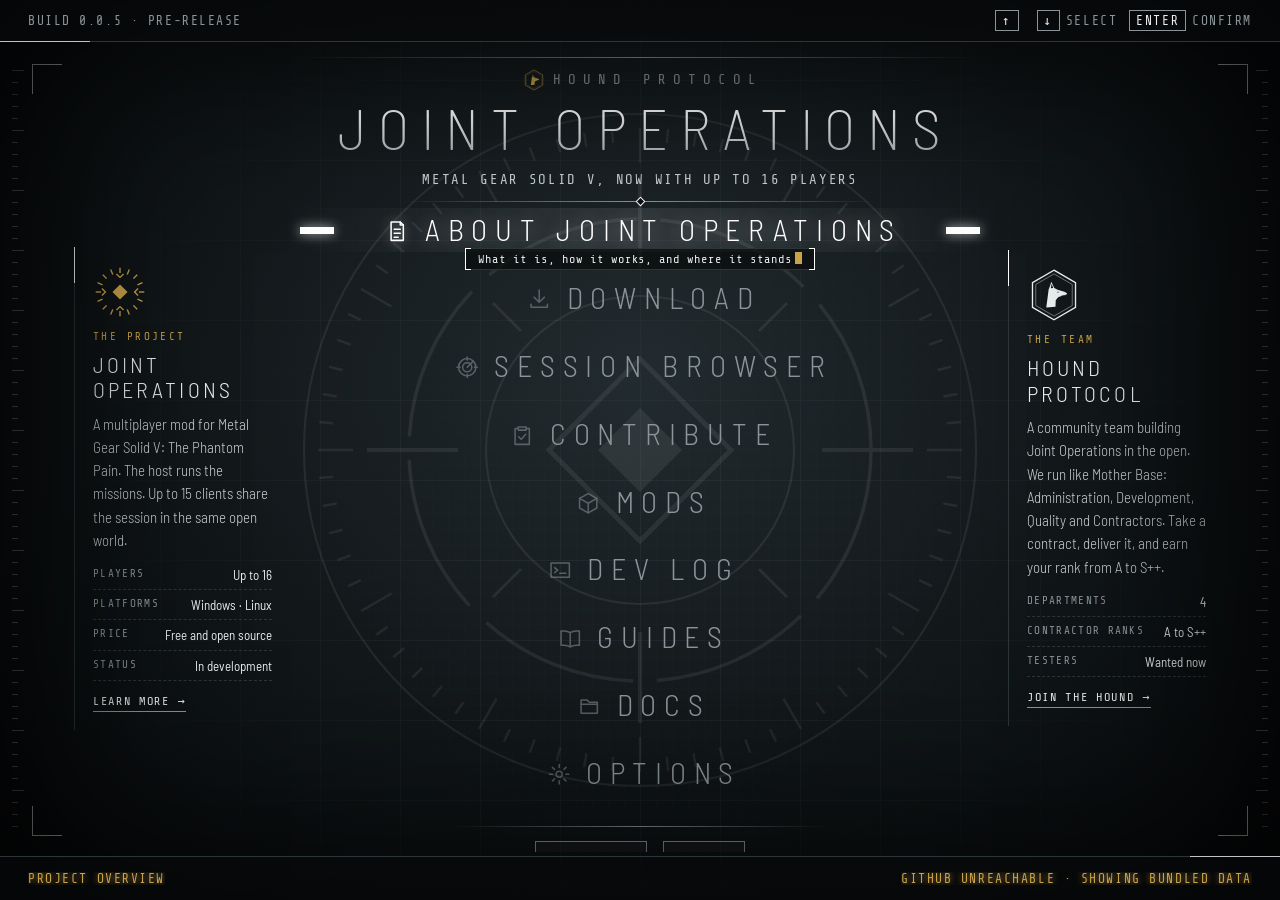
==== commit 0e744085: "v0.0.5: brand marks (Hound Protocol, Joint Operations), favicon, banner, avatars; home centering fix" ====
--- a/site/index.html
+++ b/site/index.html
@@ -44,7 +44,7 @@
       <aside class="side l" id="aboutProject" aria-label="About the project"></aside>
       <div class="menu-wrap">
         <div class="hd">
-          <div class="hd-a" id="teamName">Hound Protocol</div>
+          <div class="hd-a"><span class="hd-mark" id="hdMark" aria-hidden="true"></span><span id="teamName">Hound Protocol</span></div>
           <h1 class="hd-b" id="projectName">Joint Operations</h1>
           <p class="tagline" id="tagline">Metal Gear Solid V, now with up to 16 players</p>
         </div>
--- a/site/assets/css/main.css
+++ b/site/assets/css/main.css
@@ -82,8 +82,9 @@
 .home[hidden], [hidden] { display: none !important; }
 .menu-wrap { position: relative; width: 100%; padding: 12px 0 14px; }
 .side { max-width: 300px; display: flex; flex-direction: column; gap: 10px; padding: 18px 0 18px 18px; border-left: 1px solid var(--line); position: relative; animation: fade .5s .45s both; }
-.side.l { justify-self: end; }
-.side.r { justify-self: start; }
+.side.l { justify-self: end; grid-column: 1; grid-row: 1; }
+.side.r { justify-self: start; grid-column: 3; grid-row: 1; }
+.home > .menu-wrap { grid-column: 2; grid-row: 1; }
 .side::before { content: ""; position: absolute; left: -1px; top: 0; width: 1px; height: 36px; background: var(--hot); }
 .side .s-label { display: flex; align-items: center; gap: 8px; font: 400 11px/1 var(--mono); letter-spacing: .22em; text-transform: uppercase; color: var(--amb); }
 .side .s-label .mi { width: 15px; height: 15px; margin: 0; }
@@ -93,6 +94,8 @@
 .side .s-facts div { display: flex; justify-content: space-between; gap: 12px; border-bottom: 1px dashed var(--line); padding-bottom: 5px; }
 .side .s-facts dt { font: 400 11px/1.4 var(--mono); letter-spacing: .12em; text-transform: uppercase; color: var(--dim); }
 .side .s-facts dd { margin: 0; font: 400 13px/1.4 var(--ui); color: var(--fg); text-align: right; }
+.side .s-facts dd a { text-decoration: none; color: var(--fg); }
+.side .live { display: inline-block; width: 7px; height: 7px; border-radius: 50%; background: var(--ok); margin-right: 7px; box-shadow: 0 0 8px var(--ok); animation: caret 1.6s steps(1) infinite; }
 .side .s-link { align-self: flex-start; margin-top: 4px; font: 400 12px/1 var(--mono); letter-spacing: .14em; text-transform: uppercase; color: var(--fg); text-decoration: none; border-bottom: 1px solid var(--dim); padding-bottom: 4px; }
 .side .s-link:hover, .side .s-link:focus-visible { color: var(--hot); border-color: var(--hot); }
 .menu .mi { width: .82em; height: .82em; margin: 0 .5em -.08em 0; vertical-align: baseline; }
@@ -100,14 +103,14 @@
 .menu a .mi { opacity: .55; transition: opacity .15s; }
 .menu a.on .mi { opacity: 1; filter: drop-shadow(0 0 6px rgba(255,255,255,.45)); }
 @media (max-width: 1240px) {
-  .home { grid-template-columns: 1fr 1fr; grid-template-areas: "menu menu" "l r"; width: min(680px, 92vw); padding: 0; gap: 18px 24px; }
-  .home .menu-wrap { grid-area: menu; }
+  .home { grid-template-columns: minmax(0, 1fr) minmax(0, 1fr); grid-template-areas: "menu menu" "l r"; width: min(680px, 92vw); padding: 0; gap: 18px 24px; }
+  .home > .menu-wrap, .home .menu-wrap { grid-area: menu; }
   .side.l { grid-area: l; justify-self: stretch; }
   .side.r { grid-area: r; justify-self: stretch; }
   .side { max-width: none; margin-bottom: 18px; }
 }
 @media (max-width: 700px) {
-  .home { grid-template-columns: 1fr; grid-template-areas: "menu" "l" "r"; }
+  .home { grid-template-columns: minmax(0, 1fr); grid-template-areas: "menu" "l" "r"; }
   .side { margin-bottom: 4px; }
 }
 .menu-wrap::before, .menu-wrap::after { content: ""; position: absolute; left: 0; right: 0; height: 1px; background: linear-gradient(90deg, transparent, var(--dim), transparent); animation: draw .55s .15s both; }
@@ -247,17 +250,44 @@
 .status.done { color: var(--dim); }
 .status.bad { color: var(--bad); }
 .rec .vs .status.done { color: var(--ok); }
-.pill.diff.basic { color: var(--ok); border-color: rgba(127,191,138,.45); }
-.pill.diff.standard { color: var(--fg); }
-.pill.diff.advanced { color: var(--amb); border-color: rgba(201,162,74,.45); }
-.pill.diff.expert { color: #e8c46a; border-color: rgba(232,196,106,.6); }
-.pill.diff.core { color: var(--bad); border-color: rgba(215,122,110,.55); }
+:root { --easy: #7fbf8a; --medium: #e3c45a; --hard: #d77a6e; }
+.pill.diff.easy { color: var(--easy); border-color: rgba(127,191,138,.55); background: rgba(127,191,138,.08); }
+.pill.diff.medium { color: var(--medium); border-color: rgba(227,196,90,.55); background: rgba(227,196,90,.08); }
+.pill.diff.hard { color: var(--hard); border-color: rgba(215,122,110,.6); background: rgba(215,122,110,.08); }
+.pill.diff.core { color: var(--fg); border-style: dashed; border-color: var(--fg-2); }
+.tint { font-weight: 500; }
+.tint.easy { color: var(--easy); } .tint.medium { color: var(--medium); } .tint.hard { color: var(--hard); } .tint.key { color: var(--amb); }
+.card.d-easy { box-shadow: inset 3px 0 0 var(--easy); }
+.card.d-medium { box-shadow: inset 3px 0 0 var(--medium); }
+.card.d-hard { box-shadow: inset 3px 0 0 var(--hard); }
+.card.d-easy:hover, .card.d-easy:focus-within { box-shadow: inset 3px 0 0 var(--easy), 0 0 24px rgba(127,191,138,.08); }
+.card.d-medium:hover, .card.d-medium:focus-within { box-shadow: inset 3px 0 0 var(--medium), 0 0 24px rgba(227,196,90,.08); }
+.card.d-hard:hover, .card.d-hard:focus-within { box-shadow: inset 3px 0 0 var(--hard), 0 0 24px rgba(215,122,110,.08); }
+.diffs { display: grid; grid-template-columns: repeat(3, minmax(0, 1fr)); gap: 12px; margin: 16px 0 6px; }
+.diffcard { --c: var(--fg); text-align: left; display: flex; flex-direction: column; gap: 8px; padding: 14px 16px; background: rgba(10,13,15,.7); border: 1px solid var(--line); border-top: 3px solid var(--c); cursor: pointer; transition: background .15s, border-color .15s; }
+.diffcard.easy { --c: var(--easy); } .diffcard.medium { --c: var(--medium); } .diffcard.hard { --c: var(--hard); }
+.diffcard:hover, .diffcard:focus-visible, .diffcard.sel { background: rgba(255,255,255,.04); border-color: var(--c); }
+.diffcard .dc-h { display: flex; justify-content: space-between; align-items: baseline; gap: 10px; }
+.diffcard .dc-h b { font: 400 20px/1 var(--ui); letter-spacing: .14em; text-transform: uppercase; color: var(--c); }
+.diffcard .dc-h i { font: 400 11px/1 var(--mono); font-style: normal; letter-spacing: .1em; text-transform: uppercase; color: var(--dim); }
+.diffcard .dc-who { font: 400 11px/1.3 var(--mono); letter-spacing: .1em; text-transform: uppercase; color: var(--fg); }
+.diffcard .dc-what { font: 300 14px/1.5 var(--ui); color: var(--fg-2); }
+.diffnote { margin: 4px 0 2px; }
+.stat b.easy { color: var(--easy); }
+@media (max-width: 860px) { .diffs { grid-template-columns: 1fr; } }
 .ranks { display: grid; grid-template-columns: repeat(auto-fill, minmax(150px, 1fr)); gap: 10px; margin: 14px 0 4px; }
 .rank { border: 1px solid var(--line); background: rgba(10,13,15,.65); padding: 14px; display: flex; flex-direction: column; gap: 6px; animation: fade .25s calc(var(--i, 0) * .04s) both; }
 .rank .r-grade { font: 200 34px/1 var(--ui); letter-spacing: .06em; color: var(--fg); }
 .rank:nth-child(n+4) .r-grade { color: var(--amb); }
 .rank .r-n { font: 400 11px/1.3 var(--mono); letter-spacing: .12em; text-transform: uppercase; color: var(--dim); }
 .rank .r-u { font: 300 13px/1.4 var(--ui); color: var(--fg-2); }
+.card-lv { display: inline-block; font: 400 11px/1 var(--mono); letter-spacing: .12em; padding: 4px 7px; border: 1px solid var(--line); color: var(--fg); }
+.card-lv.lv7 { color: #0c0f10; background: var(--amb); border-color: var(--amb); }
+.card-lv.lv6 { color: var(--amb); border-color: var(--amb); }
+.card-lv.lv5 { color: var(--fg); border-color: var(--fg-2); }
+tr.revoked td { opacity: .55; }
+.vs .status.done, #sres .status.done { color: var(--ok); }
+#sres .status { font-size: 12px; }
 .wall { display: grid; grid-template-columns: repeat(auto-fill, minmax(200px, 1fr)); gap: 10px; }
 .op { display: grid; grid-template-columns: 40px 1fr; grid-template-rows: auto auto; column-gap: 12px; align-items: center; padding: 12px; border: 1px solid var(--line); background: rgba(10,13,15,.72); color: inherit; text-decoration: none; animation: fade .25s calc(var(--i, 0) * .02s) both; }
 .op:hover, .op:focus-visible { border-color: var(--hot); }
@@ -643,6 +673,27 @@
 .sh-body th, .sh-body td { border: 1px solid #cfccc3; padding: 6px 8px; vertical-align: top; color: #23282a; }
 .sh-body .tw { overflow-x: auto; }
 .sh-foot { display: flex; justify-content: space-between; gap: 16px; margin-top: 30px; padding-top: 10px; border-top: 1px solid #c9c6bd; font: 400 10px/1.4 var(--mono); letter-spacing: .06em; color: #6b6f70; }
+/* Paper personalities: guides are field-manual graph paper, policies are formal linen with a seal,
+   procedures are engineering pads with a dotted grid and a margin rule */
+.mini.t-guide, .sheet.t-guide { --ink: #8a6a1e;
+  background: linear-gradient(rgba(138,106,30,.10) 1px, transparent 1px) 0 0 / 14px 14px, linear-gradient(90deg, rgba(138,106,30,.10) 1px, transparent 1px) 0 0 / 14px 14px, linear-gradient(rgba(138,106,30,.16) 1px, transparent 1px) 0 0 / 70px 70px, #f1ebdc; }
+.mini.t-policy, .sheet.t-policy { --ink: #8e2f26;
+  background: radial-gradient(circle at 88% 10%, transparent 34px, rgba(142,47,38,.16) 35px, rgba(142,47,38,.16) 37px, transparent 38px, transparent 44px, rgba(142,47,38,.10) 45px, transparent 46px),
+    repeating-linear-gradient(45deg, rgba(60,50,30,.035) 0 1px, transparent 1px 4px), repeating-linear-gradient(-45deg, rgba(60,50,30,.035) 0 1px, transparent 1px 4px), #f3eee2; }
+.mini.t-procedure, .sheet.t-procedure { --ink: #275a6b;
+  background: linear-gradient(90deg, transparent 22px, rgba(196,70,60,.45) 22px, rgba(196,70,60,.45) 23px, transparent 23px), radial-gradient(rgba(39,90,107,.28) 1px, transparent 1.4px) 0 0 / 12px 12px, #e9eef0; }
+.sheet.t-procedure { background: linear-gradient(90deg, transparent 40px, rgba(196,70,60,.4) 40px, rgba(196,70,60,.4) 41px, transparent 41px), radial-gradient(rgba(39,90,107,.25) 1px, transparent 1.4px) 0 0 / 14px 14px, #e9eef0; }
+.sheet.t-policy { background: radial-gradient(circle at 92% 7%, transparent 52px, rgba(142,47,38,.14) 53px, rgba(142,47,38,.14) 56px, transparent 57px, transparent 66px, rgba(142,47,38,.09) 67px, transparent 69px),
+    repeating-linear-gradient(45deg, rgba(60,50,30,.03) 0 1px, transparent 1px 4px), repeating-linear-gradient(-45deg, rgba(60,50,30,.03) 0 1px, transparent 1px 4px), #f3eee2; }
+.mini .m-top b, .sheet .sh-code b { color: var(--ink, #1c2022); }
+.mini .m-top { border-bottom-color: var(--ink, #1c2022); }
+.sheet .sh-head { border-bottom-color: var(--ink, #1c2022); }
+.sheet .sh-code i { color: var(--ink, #5b6062); font-weight: 500; }
+.sheet .sh-body h2 { border-bottom-color: color-mix(in srgb, var(--ink, #c9c6bd) 35%, transparent); }
+.mini.t-policy .m-top b::after { content: " ◉"; color: var(--ink); }
+.mini.t-procedure .m-top b::after { content: " ☰"; color: var(--ink); }
+.mini.t-guide .m-top b::after { content: " ✦"; color: var(--ink); }
+@media print { .sheet.t-guide, .sheet.t-policy, .sheet.t-procedure { background: #fff !important; } }
 @media (max-width: 720px) {
   .sheets { grid-template-columns: repeat(2, 1fr); gap: 10px; }
   .mini { padding: 12px; }
@@ -663,3 +714,199 @@
   .sh-body h2 { break-after: avoid; }
   .sh-body table, .sh-body pre { break-inside: avoid; }
 }
+
+/* ---------------- Docs: neural web ---------------- */
+.sr-only { position: absolute !important; width: 1px; height: 1px; padding: 0; margin: -1px; overflow: hidden; clip: rect(0 0 0 0); white-space: nowrap; border: 0; }
+.sr-only:focus-within { position: static !important; width: auto; height: auto; margin: 8px; clip: auto; white-space: normal; }
+.nw { position: relative; display: flex; gap: 14px; height: clamp(460px, calc(100vh - 300px), 1400px); }
+.nw-graph { position: relative; flex: 1 1 100%; min-width: 0; overflow: hidden; border: 1px solid var(--line); transition: flex-basis .55s cubic-bezier(.2,.8,.2,1), opacity .4s;
+  background:
+    radial-gradient(circle at 50% 50%, rgba(201,162,74,.10), transparent 52%),
+    radial-gradient(circle at 18% 82%, rgba(111,183,201,.09), transparent 42%),
+    radial-gradient(circle at 86% 14%, rgba(169,155,224,.08), transparent 40%),
+    repeating-radial-gradient(circle at 50% 50%, rgba(255,255,255,.04) 0 1px, transparent 1px 72px),
+    linear-gradient(rgba(255,255,255,.022) 1px, transparent 1px) 0 0 / 24px 24px,
+    linear-gradient(90deg, rgba(255,255,255,.022) 1px, transparent 1px) 0 0 / 24px 24px,
+    #070a0b; }
+.nw-graph::before { content: ""; position: absolute; inset: 0; pointer-events: none; opacity: .09; mix-blend-mode: overlay;
+  background: url("data:image/svg+xml,%3Csvg xmlns='http://www.w3.org/2000/svg' width='160' height='160'%3E%3Cfilter id='n'%3E%3CfeTurbulence type='fractalNoise' baseFrequency='.9' numOctaves='2' stitchTiles='stitch'/%3E%3C/filter%3E%3Crect width='100%25' height='100%25' filter='url(%23n)'/%3E%3C/svg%3E"); }
+.nw-graph::after { content: ""; position: absolute; left: 50%; top: 50%; width: 160%; aspect-ratio: 1; transform: translate(-50%, -50%); pointer-events: none; opacity: .07;
+  background: conic-gradient(from 0deg, rgba(201,162,74,.9), transparent 12%, transparent); animation: nwSweep 9s linear infinite; border-radius: 50%; }
+.no-motion .nw-graph::after { animation: none; display: none; }
+@keyframes nwSweep { to { transform: translate(-50%, -50%) rotate(360deg); } }
+.nw-graph canvas { position: relative; z-index: 1; display: block; touch-action: none; }
+.nw-graph { box-shadow: inset 0 0 120px rgba(0,0,0,.75); }
+.nw-hud { position: absolute; z-index: 2; top: 12px; right: 12px; display: flex; gap: 8px; align-items: center; }
+.nw-hud .field { width: min(220px, 40vw); background: rgba(7,10,11,.8); }
+.nw-hint { position: absolute; z-index: 2; top: 18px; left: 16px; font: 400 11px/1.4 var(--mono); letter-spacing: .14em; text-transform: uppercase; color: var(--amb); transition: opacity .6s; }
+.nw-hint.done { opacity: .55; }
+.nw-legend { position: absolute; z-index: 2; left: 12px; bottom: 12px; right: 12px; display: flex; flex-wrap: wrap; gap: 6px; pointer-events: none; }
+.nw-chip { pointer-events: auto; display: inline-flex; align-items: center; gap: 7px; padding: 5px 9px; font: 400 10px/1 var(--mono); letter-spacing: .14em; text-transform: uppercase; color: var(--fg-2); background: rgba(7,10,11,.75); border: 1px solid var(--line); cursor: pointer; }
+.nw-chip i { width: 8px; height: 8px; border-radius: 50%; background: var(--c); box-shadow: 0 0 8px var(--c); }
+.nw-chip:hover, .nw-chip.on { color: var(--fg); border-color: var(--c); }
+.nw-tip { position: absolute; z-index: 3; pointer-events: none; max-width: 240px; display: flex; flex-direction: column; gap: 3px; padding: 8px 12px; background: rgba(7,10,11,.92); border: 1px solid var(--line); border-left: 2px solid var(--c); box-shadow: 0 10px 24px rgba(0,0,0,.5); }
+.nw-tip b { font: 400 15px/1.2 var(--ui); color: var(--fg); }
+.nw-tip span { font: 400 10px/1.3 var(--mono); letter-spacing: .12em; text-transform: uppercase; color: var(--c); }
+.nw-stage { position: relative; flex: 0 0 0; width: 0; min-width: 0; display: flex; flex-direction: column; overflow: hidden; transition: flex-basis .55s cubic-bezier(.2,.8,.2,1); }
+.nw.reading .nw-graph { flex-basis: 38%; }
+.nw.reading .nw-stage { flex-basis: 61%; }
+.dwin { --c: var(--amb); display: flex; flex-direction: column; min-height: 0; margin-bottom: 6px; background: rgba(9,12,14,.94); border: 1px solid var(--line); border-top: 2px solid var(--c); box-shadow: 0 14px 34px rgba(0,0,0,.45); }
+.dwin.focus { flex: 1; margin-bottom: 0; }
+.dwin.enter { animation: winIn .45s cubic-bezier(.2,.8,.2,1) both; }
+@keyframes winIn { from { opacity: 0; transform: translateX(40px) scale(.97); } }
+.dwin-h { display: flex; align-items: center; gap: 10px; padding: 7px 8px 7px 14px; background: linear-gradient(90deg, color-mix(in srgb, var(--c) 16%, transparent), transparent 70%); border-bottom: 1px solid var(--line); }
+.dwin:not(.focus) .dwin-h { cursor: pointer; border-bottom: 0; }
+.dwin:not(.focus) .dwin-h:hover b { color: var(--hot); }
+.dwin-h .dot { width: 8px; height: 8px; border-radius: 50%; background: var(--c); box-shadow: 0 0 10px var(--c); flex: none; }
+.dwin-h b { font: 400 14px/1.2 var(--ui); letter-spacing: .1em; text-transform: uppercase; color: var(--fg); white-space: nowrap; overflow: hidden; text-overflow: ellipsis; }
+.dwin-h span { font: 400 10px/1 var(--mono); letter-spacing: .14em; text-transform: uppercase; color: var(--c); margin-right: auto; white-space: nowrap; }
+.wb { width: 30px; height: 26px; display: grid; place-items: center; background: transparent; border: 1px solid var(--line); color: var(--fg-2); font: 400 16px/1 var(--mono); cursor: pointer; }
+.wb:hover, .wb:focus-visible { color: var(--hot); border-color: var(--hot); }
+.wb[data-act="close"]:hover { color: var(--bad); border-color: var(--bad); }
+.dwin-b { flex: 1; min-height: 0; overflow: auto; padding: 22px; scrollbar-width: thin; scrollbar-color: var(--line) transparent;
+  background: repeating-linear-gradient(0deg, rgba(255,255,255,.015) 0 1px, transparent 1px 4px); }
+.doc.a4 { position: relative; max-width: 760px; min-height: min(1075px, 141.4vw); margin: 0 auto; padding: 46px 54px; border: 1px solid var(--line); background: linear-gradient(180deg, #12181b, #0c1012); box-shadow: 0 20px 44px rgba(0,0,0,.55); animation: none; }
+.doc.a4::before, .doc.a4::after { content: ""; position: absolute; width: 18px; height: 18px; border: 1px solid var(--c, var(--amb)); }
+.doc.a4::before { left: -1px; top: -1px; border-right: 0; border-bottom: 0; }
+.doc.a4::after { right: -1px; bottom: -1px; border-left: 0; border-top: 0; }
+.dwin-f .lnk { margin-left: auto; background: none; border: 0; padding: 0; font: inherit; color: var(--fg-2); text-decoration: underline; cursor: pointer; }
+.dwin-f .lnk:hover { color: var(--hot); }
+.dwin-f { display: flex; justify-content: space-between; gap: 12px; padding: 8px 14px; border-top: 1px solid var(--line); font: 400 11px/1.3 var(--mono); letter-spacing: .06em; color: var(--dim); }
+.nw-dock { position: absolute; z-index: 6; left: 50%; bottom: 10px; transform: translate(-50%, 20px); display: flex; gap: 8px; opacity: 0; pointer-events: none; transition: opacity .25s, transform .3s; }
+.nw-dock.on { opacity: 1; transform: translate(-50%, 0); pointer-events: auto; }
+.dtab { --c: var(--amb); position: relative; width: 180px; height: 36px; display: flex; align-items: center; gap: 8px; padding: 0 12px; background: rgba(9,12,14,.96); border: 1px solid var(--line); border-top: 2px solid var(--c); color: var(--fg); cursor: pointer; box-shadow: 0 10px 24px rgba(0,0,0,.5); }
+.dtab .dot { width: 7px; height: 7px; border-radius: 50%; background: var(--c); box-shadow: 0 0 8px var(--c); flex: none; }
+.dtab .tt { font: 400 11px/1 var(--mono); letter-spacing: .1em; text-transform: uppercase; white-space: nowrap; overflow: hidden; text-overflow: ellipsis; }
+.dtab .pv { position: absolute; left: -1px; right: -1px; bottom: calc(100% + 8px); height: 190px; display: flex; flex-direction: column; gap: 6px; padding: 12px; overflow: hidden; text-align: left; background: rgba(9,12,14,.97); border: 1px solid var(--line); border-top: 2px solid var(--c); box-shadow: 0 14px 30px rgba(0,0,0,.6); opacity: 0; transform: translateY(14px) scaleY(.85); transform-origin: bottom center; pointer-events: none; transition: opacity .2s, transform .25s cubic-bezier(.2,.8,.2,1); }
+.dtab .pv b { font: 400 13px/1.2 var(--ui); color: var(--fg); }
+.dtab .pv i { font: 400 9px/1 var(--mono); font-style: normal; letter-spacing: .14em; text-transform: uppercase; color: var(--c); }
+.dtab .pv span { font: 300 12px/1.45 var(--ui); color: var(--fg-2); -webkit-mask-image: linear-gradient(#000 60%, transparent); mask-image: linear-gradient(#000 60%, transparent); }
+.dtab:hover .pv, .dtab:focus-visible .pv { opacity: 1; transform: none; }
+.nw-ghost { position: fixed; z-index: 60; pointer-events: none; transform-origin: 0 0; border: 1px solid var(--c); border-top-width: 2px; background: rgba(9,12,14,.75); box-shadow: 0 0 30px color-mix(in srgb, var(--c) 30%, transparent); }
+.nw-switch { margin-bottom: 10px; width: 100%; }
+.nw.reading .nw-hint { opacity: 0; pointer-events: none; }
+.nw.reading .nw-hud { left: 12px; }
+.nw.reading .nw-hud .field { flex: 1; width: auto; min-width: 0; }
+.nw.docked .nw-legend { bottom: 58px; }
+@media (max-width: 760px) {
+  .nw { height: calc(100vh - 250px); min-height: 420px; }
+  .nw.reading .nw-graph { flex-basis: 0; opacity: 0; border: 0; }
+  .nw.reading .nw-stage { flex-basis: 100%; }
+  .nw-hud { left: 10px; right: 10px; top: 44px; }
+  .nw-hud .field { flex: 1; width: auto; }
+  .nw-hint { top: 14px; left: 12px; font-size: 10px; }
+  .nw-legend { gap: 4px; }
+  .nw-chip { padding: 4px 6px; font-size: 9px; }
+  .dwin-b { padding: 10px; }
+  .doc.a4 { padding: 24px 18px; min-height: 0; }
+  .dtab { width: 110px; }
+  .nw-dock { bottom: 6px; }
+}
+
+/* ---------------- Session Browser: empty-state area scan ---------------- */
+.ops { --g: #6fe39a; display: flex; align-items: center; gap: 34px; padding: 30px; border: 1px solid var(--line); border-top: 0; position: relative; overflow: hidden;
+  background: radial-gradient(ellipse at 20% 50%, rgba(111,227,154,.08), transparent 60%), repeating-linear-gradient(0deg, rgba(255,255,255,.025) 0 1px, transparent 1px 3px); }
+.ops::after { content: ""; position: absolute; inset: 0; pointer-events: none; background: linear-gradient(90deg, transparent, rgba(111,227,154,.10), transparent); transform: translateX(-100%); animation: opsWipe 1.6s cubic-bezier(.6,0,.2,1) infinite; }
+.ops-radar { position: relative; flex: none; width: 168px; height: 168px; border: 1px solid rgba(111,227,154,.55); background: #04140b; box-shadow: 0 0 24px rgba(111,227,154,.25), inset 0 0 30px rgba(0,0,0,.8); overflow: hidden; }
+.ops-radar .g { position: absolute; inset: 0; background: linear-gradient(rgba(111,227,154,.18) 1px, transparent 1px) 0 0 / 21px 21px, linear-gradient(90deg, rgba(111,227,154,.18) 1px, transparent 1px) 0 0 / 21px 21px; }
+.ops-radar .sw { position: absolute; left: 50%; top: 50%; width: 240px; height: 240px; margin: -120px 0 0 -120px; background: conic-gradient(from 0deg, rgba(111,227,154,.75), rgba(111,227,154,.15) 12%, transparent 26%); animation: spin 1.15s linear infinite; mix-blend-mode: screen; }
+.ops-radar .ring { position: absolute; left: 50%; top: 50%; border: 1px solid var(--g); border-radius: 50%; transform: translate(-50%, -50%) scale(0); opacity: .9; animation: opsPing 1.15s ease-out infinite; width: 160px; height: 160px; }
+.ops-radar .ring.r2 { animation-delay: .57s; }
+.ops-radar .you { position: absolute; left: 50%; top: 50%; width: 10px; height: 10px; margin: -5px 0 0 -5px; background: #fff; box-shadow: 0 0 10px #fff, 0 0 18px var(--g); clip-path: polygon(50% 0, 100% 100%, 50% 75%, 0 100%); }
+.ops-radar .bp { position: absolute; width: 7px; height: 7px; border-radius: 50%; background: #ff4d4d; box-shadow: 0 0 10px #ff4d4d; opacity: 0; animation: opsBlip 2.3s steps(1) infinite; }
+.ops-radar .b1 { left: 22%; top: 28%; } .ops-radar .b2 { left: 70%; top: 22%; animation-delay: .6s; } .ops-radar .b3 { left: 74%; top: 70%; animation-delay: 1.2s; } .ops-radar .b4 { left: 30%; top: 72%; animation-delay: 1.7s; }
+.ops-radar .static { position: absolute; inset: 0; opacity: 0; animation: opsStatic 2.9s steps(1) infinite; mix-blend-mode: screen;
+  background: url("data:image/svg+xml,%3Csvg xmlns='http://www.w3.org/2000/svg' width='120' height='120'%3E%3Cfilter id='n'%3E%3CfeTurbulence type='fractalNoise' baseFrequency='1.4' numOctaves='1'/%3E%3C/filter%3E%3Crect width='100%25' height='100%25' filter='url(%23n)'/%3E%3C/svg%3E"); }
+.ops-read { position: relative; z-index: 1; display: flex; flex-direction: column; gap: 10px; min-width: 0; }
+.ops-k { font: 400 11px/1 var(--mono); letter-spacing: .3em; color: var(--g); text-shadow: 0 0 8px rgba(111,227,154,.7); animation: blink 1s steps(1) infinite; }
+.ops-freq { display: flex; align-items: baseline; gap: 8px; font: 300 46px/1 var(--mono); letter-spacing: .06em; color: var(--g); text-shadow: 0 0 14px rgba(111,227,154,.65); }
+.ops-freq i { font: 400 12px/1 var(--mono); font-style: normal; letter-spacing: .2em; color: rgba(111,227,154,.7); }
+.ops-alert b { position: relative; display: inline-block; font: 400 18px/1 var(--mono); letter-spacing: .26em; color: #ff5a5a; text-shadow: 0 0 10px rgba(255,90,90,.75); animation: opsFlash .9s steps(1) infinite; }
+.ops-alert b::before, .ops-alert b::after { content: attr(data-t); position: absolute; left: 0; top: 0; width: 100%; overflow: hidden; }
+.ops-alert b::before { color: #4dd2ff; transform: translate(-2px, 0); clip-path: inset(0 0 55% 0); animation: opsGlitch 1.7s steps(1) infinite; opacity: .8; }
+.ops-alert b::after { color: #fff; transform: translate(2px, 0); clip-path: inset(60% 0 0 0); animation: opsGlitch 1.3s steps(1) infinite reverse; opacity: .6; }
+.ops-bars { display: flex; gap: 3px; align-items: flex-end; height: 18px; }
+.ops-bars i { width: 6px; background: var(--g); box-shadow: 0 0 6px rgba(111,227,154,.6); animation: opsBar .5s ease-in-out infinite alternate; }
+.ops-bars i:nth-child(2n) { animation-duration: .37s; } .ops-bars i:nth-child(3n) { animation-duration: .61s; } .ops-bars i:nth-child(5n) { animation-duration: .29s; }
+.ops small { font: 400 13px/1.5 var(--mono); color: var(--dim); max-width: 40em; }
+@keyframes opsPing { to { transform: translate(-50%, -50%) scale(1.1); opacity: 0; } }
+@keyframes opsBlip { 0% { opacity: 0; } 8% { opacity: 1; } 30% { opacity: .2; } 34% { opacity: 0; } }
+@keyframes opsStatic { 0%, 100% { opacity: 0; } 62% { opacity: .55; } 66% { opacity: 0; } 68% { opacity: .35; } 70% { opacity: 0; } }
+@keyframes opsFlash { 0%, 100% { opacity: 1; } 50% { opacity: .35; } }
+@keyframes opsGlitch { 0%, 100% { transform: translate(0, 0); } 20% { transform: translate(-3px, 1px); } 40% { transform: translate(3px, -1px); } 60% { transform: translate(-1px, 0); } 80% { transform: translate(2px, 1px); } }
+@keyframes opsBar { from { height: 3px; } to { height: 18px; } }
+@keyframes opsWipe { to { transform: translateX(100%); } }
+.no-motion .ops *, .no-motion .ops::after, .no-motion .ops-alert b::before, .no-motion .ops-alert b::after { animation: none !important; }
+@media (max-width: 700px) { .ops { flex-direction: column; text-align: center; gap: 20px; } .ops-read { align-items: center; } .ops-freq { font-size: 36px; } }
+
+/* About: shared alert states */
+.alerts { display: grid; grid-template-columns: repeat(3, minmax(0, 1fr)); gap: 12px; margin-top: 14px; }
+.al { --c: var(--ok); padding: 16px; border: 1px solid var(--line); border-top: 3px solid var(--c); background: rgba(10,13,15,.7); opacity: 0; transform: translateY(8px); transition: opacity .4s, transform .4s; transition-delay: calc(var(--k) * 110ms + .1s); }
+.bf-sec.in .al { opacity: 1; transform: none; }
+.al.search { --c: var(--medium, #e3c45a); } .al.detected { --c: var(--hard, #d77a6e); }
+.al b { display: block; font: 400 18px/1 var(--ui); letter-spacing: .16em; text-transform: uppercase; color: var(--c); margin-bottom: 8px; }
+.al p { margin: 0; font: 300 15px/1.5 var(--ui); color: var(--fg-2); }
+.al.detected b { animation: opsFlash 1.2s steps(1) infinite; }
+.no-motion .al.detected b { animation: none; }
+@media (max-width: 760px) { .alerts { grid-template-columns: 1fr; } }
+
+/* ---------------- Contribute: field columns (kanban) ---------------- */
+.kanban { display: grid; grid-auto-flow: column; grid-auto-columns: minmax(270px, 1fr); gap: 14px; overflow-x: auto; padding: 4px 2px 14px; scroll-snap-type: x proximity; scrollbar-width: thin; scrollbar-color: var(--line) transparent; }
+.kcol { --f: var(--amb); scroll-snap-align: start; display: flex; flex-direction: column; min-width: 0; background: linear-gradient(180deg, rgba(255,255,255,.03), rgba(255,255,255,0) 40%), rgba(6,9,10,.6); border: 1px solid var(--line); border-top: 3px solid var(--f); }
+.kcol.f-code { --f: #6fb7c9; } .kcol.f-re { --f: #d77a6e; } .kcol.f-qa { --f: #8fbf7f; } .kcol.f-design { --f: #a99be0; } .kcol.f-docs { --f: #c9a24a; }
+.kcol-h { position: sticky; top: 0; z-index: 1; padding: 14px 14px 12px; background: rgba(9,12,14,.96); border-bottom: 1px solid var(--line); }
+.kcol-t { display: flex; align-items: center; gap: 9px; }
+.kcol-t .mi { width: 18px; height: 18px; color: var(--f); flex: none; }
+.kcol-t b { font: 400 15px/1.1 var(--ui); letter-spacing: .16em; text-transform: uppercase; color: var(--fg); }
+.kcol-t i { margin-left: auto; font: 400 11px/1 var(--mono); font-style: normal; color: #0c0f10; background: var(--f); padding: 4px 7px; }
+.kcol-h p { margin: 8px 0 10px; font: 300 13px/1.4 var(--ui); color: var(--fg-2); }
+.kcol-m { height: 4px; background: rgba(255,255,255,.07); }
+.kcol-m span { display: block; height: 100%; background: var(--ok); box-shadow: 0 0 8px var(--ok); }
+.kcol-h small { display: block; margin-top: 6px; font: 400 10px/1 var(--mono); letter-spacing: .14em; text-transform: uppercase; color: var(--dim); }
+.kcol-b { display: flex; flex-direction: column; gap: 10px; padding: 12px; }
+.kcol-e { font: 400 11px/1.4 var(--mono); letter-spacing: .1em; text-transform: uppercase; color: var(--dim); text-align: center; padding: 18px 0; }
+.kc { --s: var(--fg-2); position: relative; display: flex; flex-direction: column; gap: 9px; padding: 13px 14px 14px 16px; background: rgba(13,17,19,.92); border: 1px solid var(--line); border-left: 4px solid var(--dc, var(--line)); transition: transform .15s, border-color .15s, box-shadow .15s; }
+.kanban.anim .kc { animation: fade .3s calc(var(--i, 0) * .03s) both; }
+.kc.d-easy { --dc: var(--easy); } .kc.d-medium { --dc: var(--medium); } .kc.d-hard { --dc: var(--hard); }
+.kc:hover, .kc:focus-within { transform: translateY(-2px); border-color: var(--fg-2); border-left-color: var(--dc); box-shadow: 0 12px 26px rgba(0,0,0,.45); }
+.kc-top { display: flex; justify-content: space-between; align-items: center; gap: 8px; }
+.kc-id { font: 400 11px/1 var(--mono); letter-spacing: .14em; color: var(--dim); }
+.kc-st { font: 400 10px/1 var(--mono); letter-spacing: .14em; text-transform: uppercase; padding: 4px 7px; border: 1px solid currentColor; color: var(--s); white-space: nowrap; }
+.kc.st-open { --s: var(--ok); } .kc.st-open .kc-st { background: rgba(127,191,138,.12); }
+.kc.st-planned { --s: var(--fg-2); } .kc.st-planned .kc-st { border-style: dashed; }
+.kc.st-claimed, .kc.st-review { --s: var(--amb); } .kc.st-claimed .kc-st, .kc.st-review .kc-st { background: rgba(201,162,74,.12); }
+.kc.st-blocked { --s: var(--bad); background: repeating-linear-gradient(135deg, rgba(215,122,110,.06) 0 8px, transparent 8px 16px), rgba(13,17,19,.92); }
+.kc h3 { margin: 0; font: 400 16px/1.3 var(--ui); letter-spacing: .03em; color: var(--fg); }
+.kc-tags { display: flex; flex-wrap: wrap; gap: 5px; }
+.kc-tags .pill { margin: 0; }
+.kc-tags .pill.mod { color: var(--dim); }
+.kc .goal { margin: 0; font: 300 14px/1.45 var(--ui); color: var(--fg-2); }
+.kc .meta { font: 400 11px/1.4 var(--mono); color: var(--dim); }
+.kc .meta.blocked { color: var(--bad); }
+.kc .actions { margin-top: 2px; padding: 0; }
+.kc.st-done { --s: var(--ok); --dc: var(--ok); background: linear-gradient(135deg, rgba(127,191,138,.09), rgba(13,17,19,.92) 55%); border-color: rgba(127,191,138,.35); }
+.kc.st-done h3 { color: var(--fg-2); text-decoration: line-through; text-decoration-color: rgba(127,191,138,.6); text-decoration-thickness: 1px; }
+.kc.st-done .kc-st { color: #0c0f10; background: var(--ok); border-color: var(--ok); }
+.kc-stamp { align-self: flex-start; font: 400 11px/1 var(--mono); letter-spacing: .2em; text-transform: uppercase; color: var(--ok); border: 1px solid rgba(127,191,138,.6); padding: 6px 9px; transform: rotate(-2deg); box-shadow: 0 0 12px rgba(127,191,138,.15); }
+.kc .spec summary { cursor: pointer; font: 400 11px/1.6 var(--mono); letter-spacing: .14em; text-transform: uppercase; color: var(--dim); }
+.kc .spec summary:hover, .kc .spec[open] summary { color: var(--fg); }
+.kc .spec ul { margin: 8px 0 0; padding-left: 18px; font: 300 13px/1.5 var(--ui); color: var(--fg-2); }
+.kc .spec .meta { margin-top: 8px; }
+.kc-claims { display: flex; flex-wrap: wrap; gap: 5px; }
+.tok { display: inline-flex; align-items: center; gap: 6px; padding: 4px 8px 4px 6px; font: 400 11px/1 var(--mono); letter-spacing: .06em; color: #0c0f10; background: var(--amb); text-decoration: none; clip-path: polygon(6px 0, 100% 0, 100% calc(100% - 6px), calc(100% - 6px) 100%, 0 100%, 0 6px); }
+.tok i { font-style: normal; font-size: 9px; }
+.tok:hover { background: var(--hot); }
+.claimnote code { font: 400 12px/1 var(--mono); background: rgba(255,255,255,.08); padding: 1px 5px; color: var(--fg); }
+
+/* Brand marks */
+.bm { display: block; width: 100%; height: 100%; }
+.hd-a { display: flex; align-items: center; justify-content: center; gap: .6em; }
+.hd-mark { display: inline-block; width: 22px; height: 22px; color: var(--amb); }
+.side .s-mark { width: 54px; height: 54px; color: var(--fg); margin-bottom: 2px; }
+.side.l .s-mark { color: var(--amb); }
+.team-brand { display: grid; grid-template-columns: 96px 1fr 72px; gap: 24px; align-items: center; padding: 18px 20px; border: 1px solid var(--line); background: linear-gradient(90deg, rgba(201,162,74,.08), transparent 60%); }
+.team-brand .tb-mark { width: 96px; height: 96px; color: var(--fg); }
+.team-brand .tb-mark.jo { width: 64px; height: 64px; color: var(--amb); opacity: .8; justify-self: end; }
+.team-brand .tb-name { font: 300 30px/1 var(--ui); letter-spacing: .3em; text-transform: uppercase; color: var(--fg); }
+.team-brand p { margin: 8px 0 0; font: 300 16px/1.5 var(--ui); color: var(--fg-2); }
+@media (max-width: 700px) { .team-brand { grid-template-columns: 64px 1fr; } .team-brand .tb-mark { width: 64px; height: 64px; } .team-brand .tb-mark.jo { display: none; } .team-brand .tb-name { font-size: 22px; } }
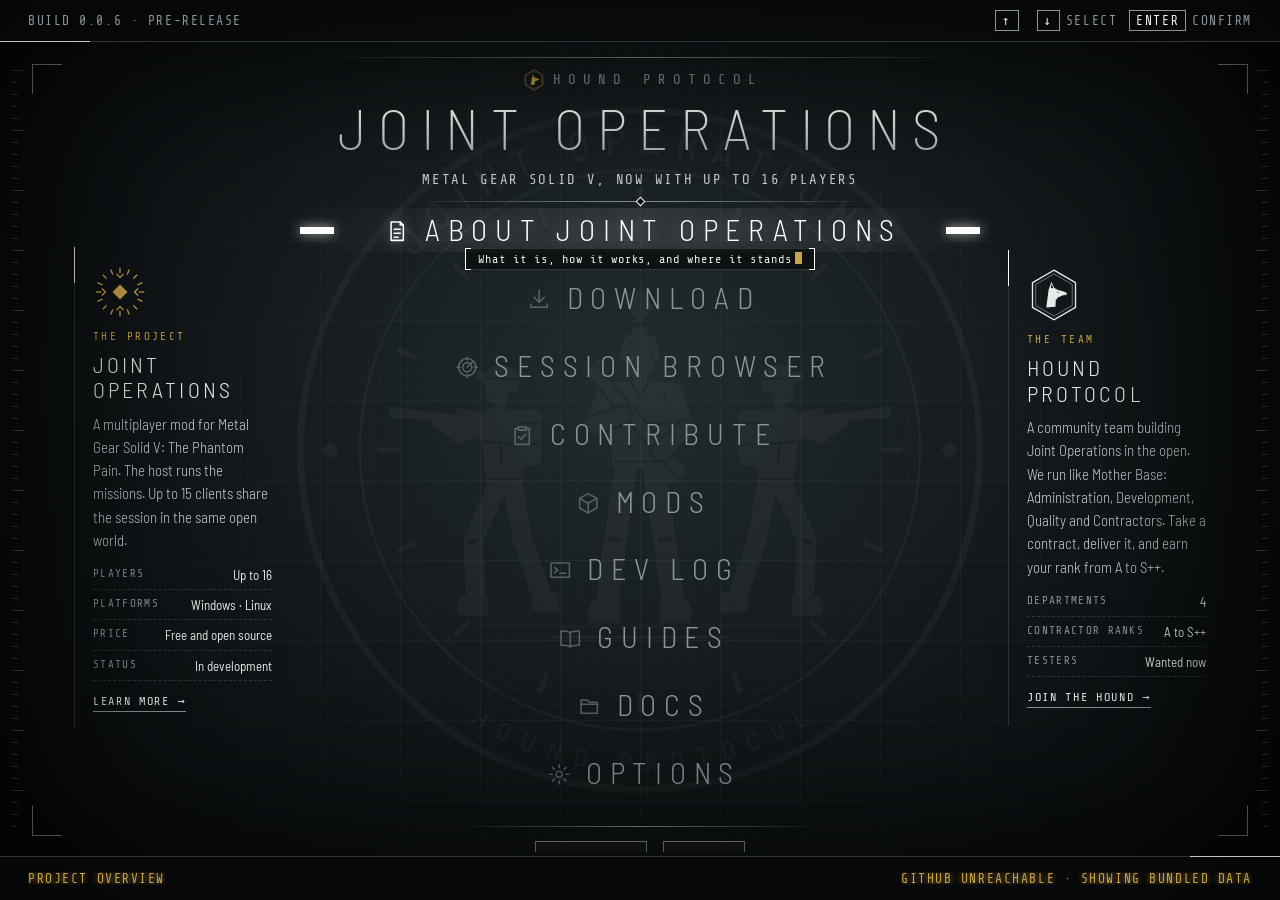
==== commit 90b2f5d3: "v0.0.6: official Joint Operations emblem, 16:9 layout, larger and smoother neural docs Co-Authored-B" ====
--- a/site/index.html
+++ b/site/index.html
@@ -29,7 +29,7 @@
   <div class="fx scan" aria-hidden="true"></div>
   <div class="gl" aria-hidden="true"><i></i><i></i><i></i></div>
   <!-- Logo hook: set logo.src in site/data/config.json to replace the emblem -->
-  <div class="logo" id="logo" aria-hidden="true"><img class="emblem" src="assets/img/emblem.svg" alt=""></div>
+  <div class="logo" id="logo" aria-hidden="true"><img class="emblem" src="assets/brand/joint-operations-emblem-white.svg" alt=""></div>
   <i class="ruler l" aria-hidden="true"></i><i class="ruler r" aria-hidden="true"></i>
   <i class="corner c1" aria-hidden="true"></i><i class="corner c2" aria-hidden="true"></i>
   <i class="corner c3" aria-hidden="true"></i><i class="corner c4" aria-hidden="true"></i>
--- a/site/assets/css/main.css
+++ b/site/assets/css/main.css
@@ -22,6 +22,10 @@
   --ui: "Barlow Semi Condensed", "Arial Narrow", "Helvetica Neue", Arial, sans-serif;
   --mono: "Share Tech Mono", ui-monospace, Consolas, monospace;
   --fs: 1;
+  /* The page is laid out inside a 16:9 frame that fits any screen */
+  --fw: min(100vw, calc(100vh * 16 / 9));
+  --fh: min(100vh, calc(100vw * 9 / 16));
+  --stage: max(min(1040px, 92vw), calc(var(--fw) - 112px));
   box-sizing: border-box;
   padding-top: env(safe-area-inset-top, 0px);
   padding-bottom: env(safe-area-inset-bottom, 0px);
@@ -48,7 +52,7 @@
 .logo { position: absolute; inset: 0; display: flex; align-items: center; justify-content: center; z-index: 1; pointer-events: none; transition: opacity .4s; }
 .logo span { font: 200 clamp(110px, 24vw, 320px)/1 var(--ui); letter-spacing: .2em; padding-left: .2em; color: rgba(255,255,255,.055); text-transform: uppercase; animation: breathe 7s ease-in-out infinite; }
 .logo img { max-width: min(70vmin, 640px); max-height: 70%; opacity: var(--logo-opacity); }
-.logo .emblem { width: min(78vmin, 700px); max-width: none; max-height: none; opacity: .07; animation: emblem 7s ease-in-out infinite; }
+.logo .emblem { width: min(78vmin, 700px); max-width: none; max-height: none; opacity: .035; animation: emblem 7s ease-in-out infinite; }
 .in-view .logo { opacity: .18; }
 .ruler { position: absolute; top: 70px; bottom: 70px; width: 12px; z-index: 2; opacity: .55; animation: fade .6s .3s both; }
 .ruler.l { left: 12px; background: repeating-linear-gradient(to bottom, var(--dim) 0 1px, transparent 1px 12px) left/6px 100% no-repeat, repeating-linear-gradient(to bottom, var(--dim) 0 1px, transparent 1px 60px) left/12px 100% no-repeat; }
@@ -78,7 +82,7 @@
 
 /* ---------- Center area ---------- */
 .center { position: absolute; left: 0; right: 0; top: 48px; bottom: 48px; overflow-y: auto; scrollbar-gutter: stable both-edges; display: flex; z-index: 3; scrollbar-width: thin; scrollbar-color: var(--line) transparent; }
-.home { margin: max(1vh, 6px) auto auto; width: 100%; display: grid; grid-template-columns: minmax(0, 1fr) min(680px, 92vw) minmax(0, 1fr); align-items: center; gap: 28px; padding: 0 clamp(56px, 5vw, 96px); }
+.home { margin: max(1vh, 6px) auto auto; width: 100%; max-width: var(--fw); display: grid; grid-template-columns: minmax(0, 1fr) min(680px, 92vw) minmax(0, 1fr); align-items: center; gap: 28px; padding: 0 clamp(56px, 5vw, 96px); }
 .home[hidden], [hidden] { display: none !important; }
 .menu-wrap { position: relative; width: 100%; padding: 12px 0 14px; }
 .side { max-width: 300px; display: flex; flex-direction: column; gap: 10px; padding: 18px 0 18px 18px; border-left: 1px solid var(--line); position: relative; animation: fade .5s .45s both; }
@@ -100,7 +104,7 @@
 .side .s-link:hover, .side .s-link:focus-visible { color: var(--hot); border-color: var(--hot); }
 .menu .mi { width: .82em; height: .82em; margin: 0 .5em -.08em 0; vertical-align: baseline; }
 .mi { fill: none; stroke: currentColor; stroke-width: 1.5; stroke-linecap: round; stroke-linejoin: round; }
-.menu a .mi { opacity: .55; transition: opacity .15s; }
+.menu a .mi { opacity: .55; transition: opacity .26s; }
 .menu a.on .mi { opacity: 1; filter: drop-shadow(0 0 6px rgba(255,255,255,.45)); }
 @media (max-width: 1240px) {
   .home { grid-template-columns: minmax(0, 1fr) minmax(0, 1fr); grid-template-areas: "menu menu" "l r"; width: min(680px, 92vw); padding: 0; gap: 18px 24px; }
@@ -130,9 +134,9 @@
 .menu a::before, .menu a::after { content: ""; position: absolute; top: 22px; height: 7px; width: 0; margin-top: -3px; background: var(--hot); box-shadow: 0 0 12px rgba(255,255,255,.7); transition: width .2s cubic-bezier(.2,.8,.2,1); }
 .menu a::before { left: 0; }
 .menu a::after { right: 0; }
-.menu .hl { position: absolute; left: 0; right: 0; top: 0; height: 44px; z-index: -1; opacity: 0; background: linear-gradient(90deg, transparent, rgba(255,255,255,.09) 50%, transparent); transition: opacity .2s; }
-.menu .t { display: block; font: 300 clamp(20px, 2.2vh + 10px, 31px)/1.1 var(--ui); letter-spacing: .26em; padding-left: .26em; text-transform: uppercase; transition: color .15s, text-shadow .2s; }
-.menu .win { position: relative; display: block; width: fit-content; max-width: 100%; height: 22px; margin: 2px auto 0; padding: 0 12px; border: 1px solid transparent; opacity: 0; transform: scaleX(.4); transition: opacity .12s, transform .16s cubic-bezier(.2,.8,.2,1), border-color .12s; }
+.menu .hl { position: absolute; left: 0; right: 0; top: 0; height: 44px; z-index: -1; opacity: 0; background: linear-gradient(90deg, transparent, rgba(255,255,255,.09) 50%, transparent); transition: opacity .26s; }
+.menu .t { display: block; font: 300 clamp(20px, 2.2vh + 10px, 31px)/1.1 var(--ui); letter-spacing: .26em; padding-left: .26em; text-transform: uppercase; transition: color .26s, text-shadow .26s; }
+.menu .win { position: relative; display: block; width: fit-content; max-width: 100%; height: 22px; margin: 2px auto 0; padding: 0 12px; border: 1px solid transparent; opacity: 0; transform: scaleX(.4); transition: opacity .26s, transform .26s cubic-bezier(.2,.8,.2,1), border-color .26s; }
 .menu .win::before, .menu .win::after { content: ""; position: absolute; top: -1px; bottom: -1px; width: 6px; border: 1px solid var(--hot); }
 .menu .win::before { left: -1px; border-right: 0; }
 .menu .win::after { right: -1px; border-left: 0; }
@@ -151,9 +155,9 @@
 .tagline { margin: 12px 0 0; font: 400 14px/1.4 var(--mono); letter-spacing: .12em; text-transform: uppercase; color: var(--fg-2); animation: fade .5s .3s both; }
 
 /* ---------- Buttons and controls ---------- */
-.btn { display: inline-flex; align-items: center; justify-content: center; gap: 8px; font: 400 12px/1 var(--mono); letter-spacing: .16em; text-transform: uppercase; color: var(--fg); background: rgba(255,255,255,.03); border: 1px solid var(--dim); padding: 9px 16px; cursor: pointer; text-decoration: none; transition: background .15s, border-color .15s, color .15s; }
+.btn { display: inline-flex; align-items: center; justify-content: center; gap: 8px; font: 400 12px/1 var(--mono); letter-spacing: .16em; text-transform: uppercase; color: var(--fg); background: rgba(255,255,255,.03); border: 1px solid var(--dim); padding: 9px 16px; cursor: pointer; text-decoration: none; transition: background .26s, border-color .26s, color .26s; }
 .btn { position: relative; }
-.btn::before, .btn::after { content: ""; position: absolute; top: 50%; width: 0; height: 4px; margin-top: -2px; background: var(--hot); box-shadow: 0 0 10px rgba(255,255,255,.7); transition: width .15s cubic-bezier(.2,.8,.2,1); pointer-events: none; }
+.btn::before, .btn::after { content: ""; position: absolute; top: 50%; width: 0; height: 4px; margin-top: -2px; background: var(--hot); box-shadow: 0 0 10px rgba(255,255,255,.7); transition: width .26s cubic-bezier(.2,.8,.2,1); pointer-events: none; }
 .btn::before { right: 100%; margin-right: 3px; }
 .btn::after { left: 100%; margin-left: 3px; }
 .btn:hover, .btn:focus-visible { background: rgba(255,255,255,.12); border-color: var(--hot); outline: 0; text-shadow: 0 0 12px rgba(255,255,255,.45); }
@@ -170,12 +174,15 @@
 .field:focus { border-color: var(--hot); outline: 0; }
 select.field { padding-right: 26px; }
 .sw { width: 44px; height: 22px; flex: 0 0 auto; border: 1px solid var(--dim); background: none; position: relative; cursor: pointer; padding: 0; }
-.sw::after { content: ""; position: absolute; top: 3px; left: 3px; width: 14px; height: 14px; background: var(--dim); transition: left .15s, background .15s; }
+.sw::after { content: ""; position: absolute; top: 3px; left: 3px; width: 14px; height: 14px; background: var(--dim); transition: left .26s, background .26s; }
 .sw[aria-checked="true"] { border-color: var(--hot); }
 .sw[aria-checked="true"]::after { left: 25px; background: var(--hot); }
 
 /* ---------- Views ---------- */
 .view { margin: 0 auto; align-self: flex-start; width: min(1040px, 92vw); padding: 18px 0 30px; }
+/* Wide views use the 16:9 stage; the neural docs use 80% of the frame */
+.view[data-v="contribute"], .view[data-v="sessions"], .view[data-v="mods"] { width: min(var(--stage), calc(100vw - 64px)); }
+.view[data-v="docs"] { width: max(min(1040px, 92vw), min(calc(var(--fw) * .8), calc(100vw - 64px))); }
 .view #vb { animation: fade .2s both; }
 .vh { display: flex; justify-content: space-between; align-items: flex-end; gap: 12px; padding-bottom: 12px; margin-bottom: 16px; border-bottom: 1px solid var(--dim); position: relative; }
 .vh::after { content: ""; position: absolute; left: 0; bottom: -1px; width: 120px; height: 1px; background: var(--hot); }
@@ -230,7 +237,7 @@
 
 /* Contract cards */
 .cards { display: grid; gap: 14px; grid-template-columns: repeat(auto-fill, minmax(300px, 1fr)); }
-.card { background: rgba(10,13,15,.72); border: 1px solid var(--line); padding: 18px; display: flex; flex-direction: column; gap: 10px; transition: border-color .15s, box-shadow .15s; }
+.card { background: rgba(10,13,15,.72); border: 1px solid var(--line); padding: 18px; display: flex; flex-direction: column; gap: 10px; transition: border-color .26s, box-shadow .26s; }
 .cards.anim .card { animation: fade .25s calc(var(--i, 0) * .015s) both; }
 .card:hover, .card:focus-within { border-color: var(--hot); box-shadow: inset 2px 0 0 var(--hot), 0 0 24px rgba(255,255,255,.05); }
 .card h3 { margin: 0; font: 400 16px/1.3 var(--ui); letter-spacing: .04em; }
@@ -264,7 +271,7 @@
 .card.d-medium:hover, .card.d-medium:focus-within { box-shadow: inset 3px 0 0 var(--medium), 0 0 24px rgba(227,196,90,.08); }
 .card.d-hard:hover, .card.d-hard:focus-within { box-shadow: inset 3px 0 0 var(--hard), 0 0 24px rgba(215,122,110,.08); }
 .diffs { display: grid; grid-template-columns: repeat(3, minmax(0, 1fr)); gap: 12px; margin: 16px 0 6px; }
-.diffcard { --c: var(--fg); text-align: left; display: flex; flex-direction: column; gap: 8px; padding: 14px 16px; background: rgba(10,13,15,.7); border: 1px solid var(--line); border-top: 3px solid var(--c); cursor: pointer; transition: background .15s, border-color .15s; }
+.diffcard { --c: var(--fg); text-align: left; display: flex; flex-direction: column; gap: 8px; padding: 14px 16px; background: rgba(10,13,15,.7); border: 1px solid var(--line); border-top: 3px solid var(--c); cursor: pointer; transition: background .26s, border-color .26s; }
 .diffcard.easy { --c: var(--easy); } .diffcard.medium { --c: var(--medium); } .diffcard.hard { --c: var(--hard); }
 .diffcard:hover, .diffcard:focus-visible, .diffcard.sel { background: rgba(255,255,255,.04); border-color: var(--c); }
 .diffcard .dc-h { display: flex; justify-content: space-between; align-items: baseline; gap: 10px; }
@@ -365,7 +372,7 @@
 /* Section tab bar */
 .secbar { display: flex; gap: 4px; overflow-x: auto; margin-bottom: 22px; border-bottom: 1px solid var(--line); padding-bottom: 2px; scrollbar-width: none; }
 .secbar::-webkit-scrollbar { display: none; }
-.secbar a { flex: 0 0 auto; position: relative; padding: 12px 12px; font: 400 13px/1 var(--mono); letter-spacing: .11em; text-transform: uppercase; color: var(--dim); text-decoration: none; border: 1px solid transparent; transition: color .12s, border-color .12s, background .12s; }
+.secbar a { flex: 0 0 auto; position: relative; padding: 12px 12px; font: 400 13px/1 var(--mono); letter-spacing: .11em; text-transform: uppercase; color: var(--dim); text-decoration: none; border: 1px solid transparent; transition: color .26s, border-color .26s, background .26s; }
 .secbar a:hover { color: var(--fg); border-color: var(--line); }
 .secbar a[aria-current="page"] { color: #0c0f10; background: linear-gradient(90deg, var(--hot) 50%, transparent 50%) 0 0 / 200% 100% no-repeat; border-color: var(--hot); }
 
@@ -410,7 +417,7 @@
 .bf-road { position: relative; display: grid; grid-template-columns: repeat(5, 1fr); padding-top: 30px; }
 .bf-road::before { content: ""; position: absolute; left: 0; right: 0; top: 10px; height: 2px; background: var(--line); }
 .bf-road .fill { position: absolute; left: 0; top: 10px; height: 2px; width: 0; background: var(--amb); box-shadow: 0 0 10px rgba(201,162,74,.7); }
-.bf-sec.in .bf-road .fill { width: var(--p); transition: width 1.2s cubic-bezier(.3,.7,.2,1) .2s; }
+.bf-sec.in .bf-road .fill { width: var(--p); transition: width 1.2s cubic-bezier(.3,.7,.2,1) .26s; }
 .bf-road .ph { position: relative; display: block; padding: 0 12px 0 0; color: inherit; text-decoration: none; }
 .bf-road .ph:hover .tt { color: var(--hot); }
 .bf-road .ph::before { content: ""; position: absolute; left: 0; top: -26px; width: 12px; height: 12px; border: 1px solid var(--dim); background: var(--bg); transform: rotate(45deg); }
@@ -418,7 +425,7 @@
 .bf-road .ph.done::before { border-color: var(--ok); background: var(--ok); }
 .bf-road .n { font: 400 11px/1 var(--mono); letter-spacing: .18em; text-transform: uppercase; color: var(--dim); }
 .bf-road .ph.now .n { color: var(--amb); }
-.bf-road .tt { margin-top: 6px; font: 400 18px/1.25 var(--ui); letter-spacing: .05em; color: var(--fg); transition: color .15s; }
+.bf-road .tt { margin-top: 6px; font: 400 18px/1.25 var(--ui); letter-spacing: .05em; color: var(--fg); transition: color .26s; }
 .bf-road .c { margin-top: 4px; font: 400 12px/1 var(--mono); color: var(--dim); }
 .rm-list { display: grid; gap: 14px; }
 .rm-ph { border: 1px solid var(--line); background: rgba(10,13,15,.65); padding: 18px 20px; scroll-margin-top: 12px; }
@@ -499,7 +506,7 @@
 @keyframes drift { to { transform: translate(80px, 80px); } }
 @keyframes scan { to { transform: translateY(calc(100vh + 160px)); } }
 @keyframes breathe { 50% { color: rgba(255,255,255,.09); } }
-@keyframes emblem { 50% { opacity: .11; } }
+@keyframes emblem { 50% { opacity: .055; } }
 @keyframes up { from { opacity: 0; transform: translateY(4px); } }
 @keyframes fade { from { opacity: 0; } }
 @keyframes draw { from { transform: scaleX(0); opacity: 0; } }
@@ -598,7 +605,7 @@
   .menu .d { font-size: 12px; line-height: 1.4; }
   .links { justify-content: flex-start; padding: 0 14px; }
   .disclaimer { text-align: left; padding: 0 14px; }
-  .view { width: calc(100% - 32px); padding-top: 0; }
+  .view, .view[data-v] { width: calc(100% - 32px); padding-top: 0; }
   .secbar { position: sticky; top: 0; z-index: 4; margin: 0 -16px 16px; padding: 8px 16px; background: rgba(10,13,15,.94); }
   .secbar a { padding: 12px 14px; font-size: 13px; }
   .vh h2 { font-size: 24px; letter-spacing: .18em; }
@@ -630,14 +637,14 @@
 }
 /* Tablets: touch, 701px to 1180px */
 @media (min-width: 701px) and (max-width: 1180px) {
-  .view { width: calc(100% - 64px); }
+  .view, .view[data-v] { width: calc(100% - 64px); }
   .bf-how { gap: 18px; }
   .cards { grid-template-columns: repeat(auto-fill, minmax(260px, 1fr)); }
 }
 
 /* ---------------- Guides: handbook as A4 sheets ---------------- */
 .sheets { display: grid; grid-template-columns: repeat(auto-fill, minmax(190px, 1fr)); gap: 16px; margin: 12px 0 8px; }
-.mini { aspect-ratio: 210 / 297; display: flex; flex-direction: column; gap: 10px; padding: 16px 16px 14px; background: #eeece6; color: #1c2022; text-decoration: none; border: 1px solid #d6d3ca; box-shadow: 0 10px 24px rgba(0,0,0,.35); transition: transform .15s, box-shadow .15s; animation: fade .25s calc(var(--i, 0) * .03s) both; overflow: hidden; }
+.mini { aspect-ratio: 210 / 297; display: flex; flex-direction: column; gap: 10px; padding: 16px 16px 14px; background: #eeece6; color: #1c2022; text-decoration: none; border: 1px solid #d6d3ca; box-shadow: 0 10px 24px rgba(0,0,0,.35); transition: transform .26s, box-shadow .26s; animation: fade .25s calc(var(--i, 0) * .03s) both; overflow: hidden; }
 .mini:hover, .mini:focus-visible { transform: translateY(-3px); box-shadow: 0 16px 30px rgba(0,0,0,.45); outline: none; }
 .mini .m-top { display: flex; justify-content: space-between; border-bottom: 2px solid #1c2022; padding-bottom: 6px; font: 400 11px/1 var(--mono); letter-spacing: .12em; }
 .mini .m-top i { font-style: normal; color: #6b6f70; }
@@ -718,7 +725,7 @@
 /* ---------------- Docs: neural web ---------------- */
 .sr-only { position: absolute !important; width: 1px; height: 1px; padding: 0; margin: -1px; overflow: hidden; clip: rect(0 0 0 0); white-space: nowrap; border: 0; }
 .sr-only:focus-within { position: static !important; width: auto; height: auto; margin: 8px; clip: auto; white-space: normal; }
-.nw { position: relative; display: flex; gap: 14px; height: clamp(460px, calc(100vh - 300px), 1400px); }
+.nw { position: relative; display: flex; gap: 14px; height: max(460px, min(calc(var(--fh) * .8), calc(100vh - 262px))); }
 .nw-graph { position: relative; flex: 1 1 100%; min-width: 0; overflow: hidden; border: 1px solid var(--line); transition: flex-basis .55s cubic-bezier(.2,.8,.2,1), opacity .4s;
   background:
     radial-gradient(circle at 50% 50%, rgba(201,162,74,.10), transparent 52%),
@@ -744,7 +751,8 @@
 .nw-chip { pointer-events: auto; display: inline-flex; align-items: center; gap: 7px; padding: 5px 9px; font: 400 10px/1 var(--mono); letter-spacing: .14em; text-transform: uppercase; color: var(--fg-2); background: rgba(7,10,11,.75); border: 1px solid var(--line); cursor: pointer; }
 .nw-chip i { width: 8px; height: 8px; border-radius: 50%; background: var(--c); box-shadow: 0 0 8px var(--c); }
 .nw-chip:hover, .nw-chip.on { color: var(--fg); border-color: var(--c); }
-.nw-tip { position: absolute; z-index: 3; pointer-events: none; max-width: 240px; display: flex; flex-direction: column; gap: 3px; padding: 8px 12px; background: rgba(7,10,11,.92); border: 1px solid var(--line); border-left: 2px solid var(--c); box-shadow: 0 10px 24px rgba(0,0,0,.5); }
+.nw-tip { position: absolute; left: 0; top: 0; z-index: 3; pointer-events: none; opacity: 0; transition: opacity .28s ease; will-change: transform; max-width: 260px; display: flex; flex-direction: column; gap: 3px; padding: 8px 12px; background: rgba(7,10,11,.92); border: 1px solid var(--line); border-left: 2px solid var(--c); box-shadow: 0 10px 24px rgba(0,0,0,.5); }
+.nw-tip.on { opacity: 1; }
 .nw-tip b { font: 400 15px/1.2 var(--ui); color: var(--fg); }
 .nw-tip span { font: 400 10px/1.3 var(--mono); letter-spacing: .12em; text-transform: uppercase; color: var(--c); }
 .nw-stage { position: relative; flex: 0 0 0; width: 0; min-width: 0; display: flex; flex-direction: column; overflow: hidden; transition: flex-basis .55s cubic-bezier(.2,.8,.2,1); }
@@ -777,7 +785,7 @@
 .dtab { --c: var(--amb); position: relative; width: 180px; height: 36px; display: flex; align-items: center; gap: 8px; padding: 0 12px; background: rgba(9,12,14,.96); border: 1px solid var(--line); border-top: 2px solid var(--c); color: var(--fg); cursor: pointer; box-shadow: 0 10px 24px rgba(0,0,0,.5); }
 .dtab .dot { width: 7px; height: 7px; border-radius: 50%; background: var(--c); box-shadow: 0 0 8px var(--c); flex: none; }
 .dtab .tt { font: 400 11px/1 var(--mono); letter-spacing: .1em; text-transform: uppercase; white-space: nowrap; overflow: hidden; text-overflow: ellipsis; }
-.dtab .pv { position: absolute; left: -1px; right: -1px; bottom: calc(100% + 8px); height: 190px; display: flex; flex-direction: column; gap: 6px; padding: 12px; overflow: hidden; text-align: left; background: rgba(9,12,14,.97); border: 1px solid var(--line); border-top: 2px solid var(--c); box-shadow: 0 14px 30px rgba(0,0,0,.6); opacity: 0; transform: translateY(14px) scaleY(.85); transform-origin: bottom center; pointer-events: none; transition: opacity .2s, transform .25s cubic-bezier(.2,.8,.2,1); }
+.dtab .pv { position: absolute; left: -1px; right: -1px; bottom: calc(100% + 8px); height: 190px; display: flex; flex-direction: column; gap: 6px; padding: 12px; overflow: hidden; text-align: left; background: rgba(9,12,14,.97); border: 1px solid var(--line); border-top: 2px solid var(--c); box-shadow: 0 14px 30px rgba(0,0,0,.6); opacity: 0; transform: translateY(14px) scaleY(.85); transform-origin: bottom center; pointer-events: none; transition: opacity .26s, transform .25s cubic-bezier(.2,.8,.2,1); }
 .dtab .pv b { font: 400 13px/1.2 var(--ui); color: var(--fg); }
 .dtab .pv i { font: 400 9px/1 var(--mono); font-style: normal; letter-spacing: .14em; text-transform: uppercase; color: var(--c); }
 .dtab .pv span { font: 300 12px/1.45 var(--ui); color: var(--fg-2); -webkit-mask-image: linear-gradient(#000 60%, transparent); mask-image: linear-gradient(#000 60%, transparent); }
@@ -865,7 +873,7 @@
 .kcol-h small { display: block; margin-top: 6px; font: 400 10px/1 var(--mono); letter-spacing: .14em; text-transform: uppercase; color: var(--dim); }
 .kcol-b { display: flex; flex-direction: column; gap: 10px; padding: 12px; }
 .kcol-e { font: 400 11px/1.4 var(--mono); letter-spacing: .1em; text-transform: uppercase; color: var(--dim); text-align: center; padding: 18px 0; }
-.kc { --s: var(--fg-2); position: relative; display: flex; flex-direction: column; gap: 9px; padding: 13px 14px 14px 16px; background: rgba(13,17,19,.92); border: 1px solid var(--line); border-left: 4px solid var(--dc, var(--line)); transition: transform .15s, border-color .15s, box-shadow .15s; }
+.kc { --s: var(--fg-2); position: relative; display: flex; flex-direction: column; gap: 9px; padding: 13px 14px 14px 16px; background: rgba(13,17,19,.92); border: 1px solid var(--line); border-left: 4px solid var(--dc, var(--line)); transition: transform .26s, border-color .26s, box-shadow .26s; }
 .kanban.anim .kc { animation: fade .3s calc(var(--i, 0) * .03s) both; }
 .kc.d-easy { --dc: var(--easy); } .kc.d-medium { --dc: var(--medium); } .kc.d-hard { --dc: var(--hard); }
 .kc:hover, .kc:focus-within { transform: translateY(-2px); border-color: var(--fg-2); border-left-color: var(--dc); box-shadow: 0 12px 26px rgba(0,0,0,.45); }
@@ -906,7 +914,8 @@
 .side.l .s-mark { color: var(--amb); }
 .team-brand { display: grid; grid-template-columns: 96px 1fr 72px; gap: 24px; align-items: center; padding: 18px 20px; border: 1px solid var(--line); background: linear-gradient(90deg, rgba(201,162,74,.08), transparent 60%); }
 .team-brand .tb-mark { width: 96px; height: 96px; color: var(--fg); }
-.team-brand .tb-mark.jo { width: 64px; height: 64px; color: var(--amb); opacity: .8; justify-self: end; }
+.team-brand .tb-mark.jo { width: 120px; height: 120px; justify-self: end; }
+.team-brand .tb-mark.jo img { width: 100%; height: 100%; display: block; }
 .team-brand .tb-name { font: 300 30px/1 var(--ui); letter-spacing: .3em; text-transform: uppercase; color: var(--fg); }
 .team-brand p { margin: 8px 0 0; font: 300 16px/1.5 var(--ui); color: var(--fg-2); }
 @media (max-width: 700px) { .team-brand { grid-template-columns: 64px 1fr; } .team-brand .tb-mark { width: 64px; height: 64px; } .team-brand .tb-mark.jo { display: none; } .team-brand .tb-name { font-size: 22px; } }
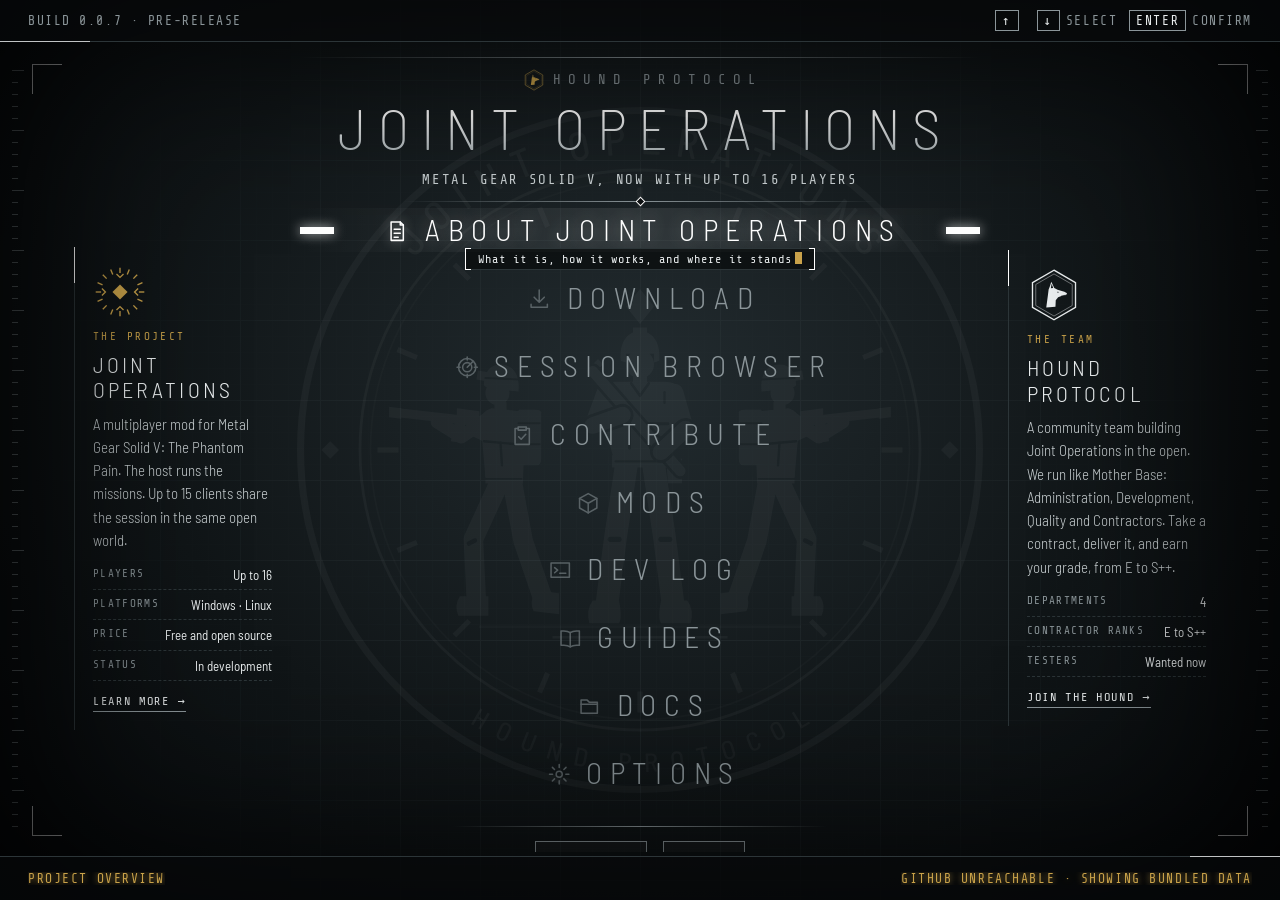
==== commit 7fb608e5: "v0.0.7: chain of command, MGSV grades, interface pass, older browser support Co-Authored-By: Claude " ====
--- a/site/index.html
+++ b/site/index.html
@@ -26,7 +26,6 @@
 <div class="stage" id="stage">
   <div class="fx grid" aria-hidden="true"></div>
   <div class="fx grid fine" aria-hidden="true"></div>
-  <div class="fx scan" aria-hidden="true"></div>
   <div class="gl" aria-hidden="true"><i></i><i></i><i></i></div>
   <!-- Logo hook: set logo.src in site/data/config.json to replace the emblem -->
   <div class="logo" id="logo" aria-hidden="true"><img class="emblem" src="assets/brand/joint-operations-emblem-white.svg" alt=""></div>
@@ -65,6 +64,27 @@
   </footer>
 </div>
 <noscript><p class="noscript">This site needs JavaScript. The project lives at github.com/Hound-Protocol/Joint-Operations.</p></noscript>
+<div id="legacy" style="display:none;max-width:640px;margin:60px auto;padding:24px;font:16px/1.6 Arial,sans-serif;color:#e9edee;background:#12171a;border:1px solid #2c3538">
+  <h1 style="font-size:22px;font-weight:normal;letter-spacing:2px;margin:0 0 12px">HOUND PROTOCOL &middot; JOINT OPERATIONS</h1>
+  <p>Metal Gear Solid V, now with up to 16 players. A free, unofficial multiplayer mod for Windows and Linux.</p>
+  <p>Your browser is too old for the full site. Everything is also on GitHub:</p>
+  <p><a style="color:#c9a24a" href="https://github.com/Hound-Protocol/Joint-Operations">Project and documentation</a> &middot; <a style="color:#c9a24a" href="https://github.com/Hound-Protocol/Joint-Operations/releases">Releases</a> &middot; <a style="color:#c9a24a" href="https://discord.gg/QTpJ89kMCM">Discord</a></p>
+  <p style="color:#8b9599;font-size:14px">The full site works in any browser from about 2018 onwards: Chrome or Edge 49+, Firefox 52+, Safari 10+.</p>
+</div>
+<script>
+/* Old-browser check (ES3 only). Without Promise or CSS variables the app cannot run, so show a plain page instead. */
+(function () {
+  var ok = false;
+  try { ok = !!(window.Promise && window.JSON && document.querySelector && window.CSS && CSS.supports && CSS.supports("--a", "0")); } catch (e) { ok = false; }
+  if (!ok) {
+    window.JO_LEGACY = true;
+    var st = document.getElementById("stage") || document.querySelector(".stage");
+    if (st) st.style.display = "none";
+    document.getElementById("legacy").style.display = "block";
+    document.body.style.overflow = "auto";
+  }
+})();
+</script>
 <script src="assets/js/app.js"></script>
 </body>
 </html>
--- a/site/assets/css/main.css
+++ b/site/assets/css/main.css
@@ -45,14 +45,13 @@
 
 /* ---------- Stage and background ---------- */
 .stage { position: relative; height: 100%; overflow: hidden; background: radial-gradient(ellipse at 50% 42%, #222b2f 0%, #101517 55%, #06080a 100%); }
-.stage::after { content: ""; position: absolute; inset: 0; pointer-events: none; z-index: 8; box-shadow: inset 0 0 170px 50px rgba(0,0,0,.8); }
-.grid { position: absolute; inset: -80px; opacity: .55; background-image: linear-gradient(var(--line) 1px, transparent 1px), linear-gradient(90deg, var(--line) 1px, transparent 1px); background-size: 80px 80px; -webkit-mask-image: radial-gradient(circle at 50% 50%, #000 0, transparent 68%); mask-image: radial-gradient(circle at 50% 50%, #000 0, transparent 68%); animation: drift 24s linear infinite; }
+.stage::after { content: ""; position: absolute; top: 0; right: 0; bottom: 0; left: 0; pointer-events: none; z-index: 8; box-shadow: inset 0 0 170px 50px rgba(0,0,0,.8); }
+.grid { position: absolute; top: -80px; right: -80px; bottom: -80px; left: -80px; opacity: .55; background-image: linear-gradient(var(--line) 1px, transparent 1px), linear-gradient(90deg, var(--line) 1px, transparent 1px); background-size: 80px 80px; -webkit-mask-image: radial-gradient(circle at 50% 50%, #000 0, transparent 68%); mask-image: radial-gradient(circle at 50% 50%, #000 0, transparent 68%); animation: drift 24s linear infinite; }
 .grid.fine { background-size: 16px 16px; opacity: .14; animation: none; }
-.scan { position: absolute; left: 0; right: 0; top: -160px; height: 160px; z-index: 2; pointer-events: none; background: linear-gradient(to bottom, transparent, rgba(255,255,255,.055), transparent); animation: scan 11s linear infinite; }
-.logo { position: absolute; inset: 0; display: flex; align-items: center; justify-content: center; z-index: 1; pointer-events: none; transition: opacity .4s; }
-.logo span { font: 200 clamp(110px, 24vw, 320px)/1 var(--ui); letter-spacing: .2em; padding-left: .2em; color: rgba(255,255,255,.055); text-transform: uppercase; animation: breathe 7s ease-in-out infinite; }
-.logo img { max-width: min(70vmin, 640px); max-height: 70%; opacity: var(--logo-opacity); }
-.logo .emblem { width: min(78vmin, 700px); max-width: none; max-height: none; opacity: .035; animation: emblem 7s ease-in-out infinite; }
+.logo { position: absolute; top: 0; right: 0; bottom: 0; left: 0; display: flex; align-items: center; justify-content: center; z-index: 1; pointer-events: none; transition: opacity .4s; }
+.logo span { font: 200 24vw/1 var(--ui); font: 200 clamp(110px, 24vw, 320px)/1 var(--ui); letter-spacing: .2em; padding-left: .2em; color: rgba(255,255,255,.055); text-transform: uppercase; animation: breathe 7s ease-in-out infinite; }
+.logo img { max-width: 70vmin; max-width: min(70vmin, 640px); max-height: 70%; opacity: var(--logo-opacity); }
+.logo .emblem { width: 78vmin; width: min(78vmin, 700px); max-width: none; max-height: none; opacity: .035; animation: emblem 7s ease-in-out infinite; }
 .in-view .logo { opacity: .18; }
 .ruler { position: absolute; top: 70px; bottom: 70px; width: 12px; z-index: 2; opacity: .55; animation: fade .6s .3s both; }
 .ruler.l { left: 12px; background: repeating-linear-gradient(to bottom, var(--dim) 0 1px, transparent 1px 12px) left/6px 100% no-repeat, repeating-linear-gradient(to bottom, var(--dim) 0 1px, transparent 1px 60px) left/12px 100% no-repeat; }
@@ -82,7 +81,7 @@
 
 /* ---------- Center area ---------- */
 .center { position: absolute; left: 0; right: 0; top: 48px; bottom: 48px; overflow-y: auto; scrollbar-gutter: stable both-edges; display: flex; z-index: 3; scrollbar-width: thin; scrollbar-color: var(--line) transparent; }
-.home { margin: max(1vh, 6px) auto auto; width: 100%; max-width: var(--fw); display: grid; grid-template-columns: minmax(0, 1fr) min(680px, 92vw) minmax(0, 1fr); align-items: center; gap: 28px; padding: 0 clamp(56px, 5vw, 96px); }
+.home { margin: 1vh auto auto; margin: max(1vh, 6px) auto auto; width: 100%; max-width: 100vw; max-width: var(--fw); display: grid; grid-template-columns: minmax(0, 1fr) 680px minmax(0, 1fr); grid-template-columns: minmax(0, 1fr) min(680px, 92vw) minmax(0, 1fr); align-items: center; gap: 28px; padding: 0 5vw; padding: 0 clamp(56px, 5vw, 96px); }
 .home[hidden], [hidden] { display: none !important; }
 .menu-wrap { position: relative; width: 100%; padding: 12px 0 14px; }
 .side { max-width: 300px; display: flex; flex-direction: column; gap: 10px; padding: 18px 0 18px 18px; border-left: 1px solid var(--line); position: relative; animation: fade .5s .45s both; }
@@ -107,7 +106,7 @@
 .menu a .mi { opacity: .55; transition: opacity .26s; }
 .menu a.on .mi { opacity: 1; filter: drop-shadow(0 0 6px rgba(255,255,255,.45)); }
 @media (max-width: 1240px) {
-  .home { grid-template-columns: minmax(0, 1fr) minmax(0, 1fr); grid-template-areas: "menu menu" "l r"; width: min(680px, 92vw); padding: 0; gap: 18px 24px; }
+  .home { grid-template-columns: minmax(0, 1fr) minmax(0, 1fr); grid-template-areas: "menu menu" "l r"; width: 680px; width: min(680px, 92vw); padding: 0; gap: 18px 24px; }
   .home > .menu-wrap, .home .menu-wrap { grid-area: menu; }
   .side.l { grid-area: l; justify-self: stretch; }
   .side.r { grid-area: r; justify-self: stretch; }
@@ -122,7 +121,7 @@
 .menu-wrap::after { bottom: 0; }
 .hd { text-align: center; margin-bottom: 10px; animation: fade .4s .05s both; }
 .hd-a { font: 400 14px/1 var(--mono); letter-spacing: .5em; padding-left: .42em; text-transform: uppercase; color: var(--dim); }
-.hd-b { margin: 6px 0 0; font: 200 clamp(32px, 4.4vw + 4px, 58px)/1.05 var(--ui); letter-spacing: .2em; padding-left: .2em; text-transform: uppercase; background: linear-gradient(180deg, #fff 30%, #9aa4a8); -webkit-background-clip: text; background-clip: text; color: transparent; animation: reveal .7s .05s cubic-bezier(.2,.7,.2,1) both; }
+.hd-b { margin: 6px 0 0; font: 200 calc(4.4vw + 4px)/1.05 var(--ui); font: 200 clamp(32px, 4.4vw + 4px, 58px)/1.05 var(--ui); letter-spacing: .2em; padding-left: .2em; text-transform: uppercase; background: linear-gradient(180deg, #fff 30%, #9aa4a8); -webkit-background-clip: text; background-clip: text; color: transparent; animation: reveal .7s .05s cubic-bezier(.2,.7,.2,1) both; }
 .rule { position: relative; height: 1px; margin: 12px auto 6px; width: 70%; background: linear-gradient(90deg, transparent, var(--dim), transparent); animation: draw .6s .2s both; }
 .rule::before { content: ""; position: absolute; left: 50%; top: -3px; width: 7px; height: 7px; margin-left: -3px; border: 1px solid var(--hot); transform: rotate(45deg); background: var(--bg); }
 .rule.short { width: 55%; margin: 10px auto 14px; animation-delay: .5s; }
@@ -135,7 +134,7 @@
 .menu a::before { left: 0; }
 .menu a::after { right: 0; }
 .menu .hl { position: absolute; left: 0; right: 0; top: 0; height: 44px; z-index: -1; opacity: 0; background: linear-gradient(90deg, transparent, rgba(255,255,255,.09) 50%, transparent); transition: opacity .26s; }
-.menu .t { display: block; font: 300 clamp(20px, 2.2vh + 10px, 31px)/1.1 var(--ui); letter-spacing: .26em; padding-left: .26em; text-transform: uppercase; transition: color .26s, text-shadow .26s; }
+.menu .t { display: block; font: 300 calc(2.2vh + 10px)/1.1 var(--ui); font: 300 clamp(20px, 2.2vh + 10px, 31px)/1.1 var(--ui); letter-spacing: .26em; padding-left: .26em; text-transform: uppercase; transition: color .26s, text-shadow .26s; }
 .menu .win { position: relative; display: block; width: fit-content; max-width: 100%; height: 22px; margin: 2px auto 0; padding: 0 12px; border: 1px solid transparent; opacity: 0; transform: scaleX(.4); transition: opacity .26s, transform .26s cubic-bezier(.2,.8,.2,1), border-color .26s; }
 .menu .win::before, .menu .win::after { content: ""; position: absolute; top: -1px; bottom: -1px; width: 6px; border: 1px solid var(--hot); }
 .menu .win::before { left: -1px; border-right: 0; }
@@ -148,7 +147,7 @@
 .menu a.on .t { color: var(--hot); text-shadow: 0 0 18px rgba(255,255,255,.4); }
 .menu a.on .hl { opacity: 1; }
 .menu a.on .win { opacity: 1; transform: none; border-color: var(--line); background: rgba(8,10,11,.7); animation: winFlash .28s; }
-.menu a.on::before, .menu a.on::after { width: clamp(18px, 5vw, 34px); animation: blink .3s; }
+.menu a.on::before, .menu a.on::after { width: 5vw; width: clamp(18px, 5vw, 34px); animation: blink .3s; }
 .links { display: flex; justify-content: center; flex-wrap: wrap; gap: 16px; animation: up .3s .55s both; }
 .disclaimer { margin: 14px 0 0; text-align: center; font: 400 11px/1.4 var(--mono); letter-spacing: .08em; color: var(--dim); opacity: .8; animation: fade .5s .65s both; }
 .disclaimer a { color: var(--dim); }
@@ -179,14 +178,14 @@
 .sw[aria-checked="true"]::after { left: 25px; background: var(--hot); }
 
 /* ---------- Views ---------- */
-.view { margin: 0 auto; align-self: flex-start; width: min(1040px, 92vw); padding: 18px 0 30px; }
+.view { margin: 0 auto; align-self: flex-start; width: 1040px; width: min(1040px, 92vw); padding: 18px 0 30px; }
 /* Wide views use the 16:9 stage; the neural docs use 80% of the frame */
-.view[data-v="contribute"], .view[data-v="sessions"], .view[data-v="mods"] { width: min(var(--stage), calc(100vw - 64px)); }
-.view[data-v="docs"] { width: max(min(1040px, 92vw), min(calc(var(--fw) * .8), calc(100vw - 64px))); }
+.view[data-v="contribute"], .view[data-v="sessions"], .view[data-v="mods"] { width: calc(100vw - 112px); width: min(var(--stage), calc(100vw - 64px)); }
+.view[data-v="docs"] { width: 1040px; width: max(min(1040px, 92vw), min(calc(var(--fw) * .8), calc(100vw - 64px))); }
 .view #vb { animation: fade .2s both; }
 .vh { display: flex; justify-content: space-between; align-items: flex-end; gap: 12px; padding-bottom: 12px; margin-bottom: 16px; border-bottom: 1px solid var(--dim); position: relative; }
 .vh::after { content: ""; position: absolute; left: 0; bottom: -1px; width: 120px; height: 1px; background: var(--hot); }
-.vh h2 { margin: 0; font: 300 clamp(22px, 3.2vw, 32px)/1 var(--ui); letter-spacing: .26em; text-transform: uppercase; }
+.vh h2 { margin: 0; font: 300 3.2vw/1 var(--ui); font: 300 clamp(22px, 3.2vw, 32px)/1 var(--ui); letter-spacing: .26em; text-transform: uppercase; }
 .vh .kicker { display: block; font: 400 11px/1 var(--mono); letter-spacing: .3em; text-transform: uppercase; color: var(--dim); margin-bottom: 8px; }
 .toolbar { display: flex; flex-wrap: wrap; align-items: center; gap: 14px; margin-bottom: 14px; }
 .toolbar .grow { flex: 1 1 200px; }
@@ -282,10 +281,15 @@
 .diffnote { margin: 4px 0 2px; }
 .stat b.easy { color: var(--easy); }
 @media (max-width: 860px) { .diffs { grid-template-columns: 1fr; } }
-.ranks { display: grid; grid-template-columns: repeat(auto-fill, minmax(150px, 1fr)); gap: 10px; margin: 14px 0 4px; }
+.ranks { display: grid; grid-template-columns: repeat(5, minmax(0, 1fr)); gap: 10px; margin: 14px 0 4px; }
+@media (max-width: 860px) { .ranks { grid-template-columns: repeat(2, minmax(0, 1fr)); } }
 .rank { border: 1px solid var(--line); background: rgba(10,13,15,.65); padding: 14px; display: flex; flex-direction: column; gap: 6px; animation: fade .25s calc(var(--i, 0) * .04s) both; }
 .rank .r-grade { font: 200 34px/1 var(--ui); letter-spacing: .06em; color: var(--fg); }
-.rank:nth-child(n+4) .r-grade { color: var(--amb); }
+.rank:nth-child(n+5) .r-grade { color: var(--amb); }
+.rank:nth-child(n+8) .r-grade { color: #e8c46a; text-shadow: 0 0 12px rgba(232,196,106,.35); }
+.rank.quiet .r-u { color: var(--dim); }
+.notes { margin: 14px 0 6px; padding-left: 18px; display: grid; gap: 6px; font: 300 14px/1.5 var(--ui); color: var(--fg-2); }
+.notes b { color: var(--fg); font-weight: 400; }
 .rank .r-n { font: 400 11px/1.3 var(--mono); letter-spacing: .12em; text-transform: uppercase; color: var(--dim); }
 .rank .r-u { font: 300 13px/1.4 var(--ui); color: var(--fg-2); }
 .card-lv { display: inline-block; font: 400 11px/1 var(--mono); letter-spacing: .12em; padding: 4px 7px; border: 1px solid var(--line); color: var(--fg); }
@@ -343,17 +347,12 @@
 /* Options */
 .opt { display: grid; grid-template-columns: 1fr 1fr; gap: 0 40px; }
 .orow { display: flex; justify-content: space-between; align-items: center; gap: 14px; padding: 12px 0; border-bottom: 1px solid var(--line); font: 400 14px/1.3 var(--mono); letter-spacing: .04em; }
-.orow small { display: block; color: var(--dim); font-size: 12px; margin-top: 3px; }
+.orow small { display: block; color: var(--dim); font: 300 13px/1.4 var(--ui); letter-spacing: 0; margin-top: 3px; }
 
 /* Release */
-.release-assets { list-style: none; margin: 0; padding: 0; }
-.release-assets li { display: flex; justify-content: space-between; align-items: center; gap: 10px; padding: 10px 0; border-bottom: 1px solid var(--line); font: 400 13px/1.4 var(--mono); }
-.release-assets li:last-child { border-bottom: 0; }
-.platform { display: flex; align-items: center; gap: 10px; margin-bottom: 10px; font: 400 18px/1 var(--ui); letter-spacing: .14em; text-transform: uppercase; color: var(--hot); }
-.platform svg { width: 22px; height: 22px; stroke: var(--hot); fill: none; stroke-width: 1.2; }
 
 .spin { display: inline-block; width: 10px; height: 10px; border: 1px solid var(--dim); border-top-color: var(--hot); border-radius: 50%; animation: spin .8s linear infinite; vertical-align: -1px; margin-right: 8px; }
-.noscript { position: fixed; inset: auto 0 0 0; padding: 12px; text-align: center; background: #000; color: #fff; font-family: var(--mono); z-index: 20; }
+.noscript { position: fixed; top: auto; right: 0; bottom: 0; left: 0; padding: 12px; text-align: center; background: #000; color: #fff; font-family: var(--mono); z-index: 20; }
 .sr { position: absolute; width: 1px; height: 1px; overflow: hidden; clip: rect(0 0 0 0); white-space: nowrap; }
 
 /* Element transitions (no full-screen effects) */
@@ -362,7 +361,7 @@
 .stage.going .secbar a[aria-current="page"] { animation: tabIn .26s ease-out both; }
 
 /* Background glitch: random, light, never touches content */
-.gl { position: absolute; inset: 0; z-index: 2; pointer-events: none; overflow: hidden; }
+.gl { position: absolute; top: 0; right: 0; bottom: 0; left: 0; z-index: 2; pointer-events: none; overflow: hidden; }
 .gl i { position: absolute; left: 0; right: 0; height: var(--h, 6px); top: var(--y, 50%); opacity: 0; background: linear-gradient(90deg, transparent, rgba(255,255,255,.06) 20%, rgba(160,220,255,.08) 50%, rgba(255,255,255,.05) 80%, transparent); mix-blend-mode: screen; }
 .stage.glitch .gl i { animation: glBand var(--d, .22s) steps(3) both; }
 .stage.glitch .grid { animation: glShift var(--d, .22s) steps(2) both; }
@@ -370,9 +369,16 @@
 .no-glitch .gl { display: none; }
 
 /* Section tab bar */
-.secbar { display: flex; gap: 4px; overflow-x: auto; margin-bottom: 22px; border-bottom: 1px solid var(--line); padding-bottom: 2px; scrollbar-width: none; }
+/* The section bar spans the screen width, independent of the view width, so every tab fits */
+.secwrap { position: relative; left: 50%; width: calc(100vw - 72px); margin-left: calc((100vw - 72px) / -2); margin-bottom: 20px; border-bottom: 1px solid var(--line); }
+.secbar { display: flex; gap: 6px; overflow-x: auto; padding-bottom: 2px; scrollbar-width: none; }
+.secbar a:first-child { margin-left: auto; } .secbar a:last-child { margin-right: auto; }
+.secbar a .mi { width: 15px; height: 15px; margin-right: 8px; vertical-align: -2px; opacity: .6; transition: opacity .3s ease; }
+.secbar a:hover .mi, .secbar a[aria-current="page"] .mi { opacity: 1; }
+.secdesc { min-height: 1.4em; padding: 8px 0 10px; text-align: center; font: 300 15px/1.4 var(--ui); letter-spacing: .04em; color: var(--fg-2); transition: opacity .2s ease, transform .2s ease; }
+.secdesc.out { opacity: 0; transform: translateY(-3px); }
 .secbar::-webkit-scrollbar { display: none; }
-.secbar a { flex: 0 0 auto; position: relative; padding: 12px 12px; font: 400 13px/1 var(--mono); letter-spacing: .11em; text-transform: uppercase; color: var(--dim); text-decoration: none; border: 1px solid transparent; transition: color .26s, border-color .26s, background .26s; }
+.secbar a { flex: 0 0 auto; position: relative; padding: 13px 14px; font: 400 14px/1 var(--mono); letter-spacing: .1em; text-transform: uppercase; color: var(--dim); text-decoration: none; border: 1px solid transparent; transition: color .26s, border-color .26s, background .26s; }
 .secbar a:hover { color: var(--fg); border-color: var(--line); }
 .secbar a[aria-current="page"] { color: #0c0f10; background: linear-gradient(90deg, var(--hot) 50%, transparent 50%) 0 0 / 200% 100% no-repeat; border-color: var(--hot); }
 
@@ -381,35 +387,11 @@
 .bf { display: flex; flex-direction: column; gap: 40px; }
 .bf-sec { opacity: 0; transform: translateY(6px); }
 .bf-sec.in { opacity: 1; transform: none; transition: opacity .45s ease-out, transform .45s ease-out; }
-.bf-head { margin: 0 0 14px; max-width: 22em; font: 300 clamp(26px, 3.2vw, 42px)/1.2 var(--ui); letter-spacing: .03em; color: var(--hot); }
+.bf-head { margin: 0 0 14px; max-width: 22em; font: 300 3.2vw/1.2 var(--ui); font: 300 clamp(26px, 3.2vw, 42px)/1.2 var(--ui); letter-spacing: .03em; color: var(--hot); }
 .bf-lead { margin: 0 0 20px; max-width: 46em; font: 400 18px/1.65 var(--ui); color: var(--fg-2); }
 /* How-it-works diagram */
-.how { display: block; width: 100%; height: auto; margin: 4px 0 8px; }
-.how .dn { opacity: 0; }
-.bf-sec.in .how .dn { opacity: 1; transition: opacity .4s ease-out; transition-delay: calc(var(--k) * 120ms + .1s); }
-.how rect { fill: rgba(10,13,15,.85); stroke: var(--line); }
-.how .hostbox > rect:first-child { stroke: var(--dim); }
-.how .ghost rect { fill: rgba(10,13,15,.5); stroke: var(--line); }
-.how .tick { fill: none; stroke: var(--hot); }
-.how .row { fill: rgba(255,255,255,.03); stroke: none; }
-.how .t { fill: var(--hot); font: 400 14px var(--ui); letter-spacing: .2em; }
-.how .s { fill: var(--amb); font: 400 10px var(--mono); letter-spacing: .1em; }
-.how .r { fill: var(--fg-2); font: 400 11px var(--mono); letter-spacing: .05em; }
-.how .lt, .how .foot { fill: var(--dim); font: 400 10px var(--mono); letter-spacing: .2em; }
-.how .lb { fill: var(--fg-2); font: 400 11px var(--mono); letter-spacing: .08em; }
-.how .rail { stroke: var(--line); stroke-width: 1; }
-.how .pkt { stroke: var(--hot); stroke-width: 2; stroke-dasharray: 3 22; animation: dash 1.6s linear infinite; opacity: .7; }
-.how .pkt.up { animation-duration: 1.9s; }
-.how .arrow { fill: none; stroke: var(--dim); }
-.bf-how { display: grid; grid-template-columns: repeat(3, 1fr); gap: 24px; margin-top: 18px; }
-.bf-pt { opacity: 0; transform: translateY(4px); }
-.bf-sec.in .bf-pt { opacity: 1; transform: none; transition: opacity .35s, transform .35s; transition-delay: calc(var(--k) * 110ms + .5s); }
-.bf-pt h4 { display: flex; align-items: center; gap: 10px; margin: 0 0 6px; font: 400 15px/1.2 var(--ui); letter-spacing: .14em; text-transform: uppercase; color: var(--hot); }
-.bf-pt p { margin: 0; font: 400 15px/1.6 var(--ui); color: var(--fg-2); }
 .ico-i { width: 18px; height: 18px; flex: 0 0 auto; fill: none; stroke: var(--amb); stroke-width: 1.4; vertical-align: -3px; }
 .ico-i .f { fill: var(--amb); stroke: none; }
-.bf-hostline { border-top: 1px solid var(--line); padding-top: 22px; }
-.bf-hostline p { margin: 0 0 12px; font: 400 17px/1.6 var(--ui); color: var(--fg-2); display: flex; gap: 10px; align-items: baseline; flex-wrap: wrap; }
 .chips { list-style: none; margin: 0; padding: 0; display: flex; flex-wrap: wrap; gap: 8px; }
 .chips li { padding: 7px 12px; border: 1px solid var(--line); font: 400 12px/1 var(--mono); letter-spacing: .08em; text-transform: uppercase; color: var(--fg); opacity: 0; }
 .bf-sec.in .chips li { opacity: 1; transition: opacity .3s; transition-delay: calc(var(--k) * 70ms + .2s); }
@@ -451,7 +433,7 @@
 .portrait .tl { left: -5px; top: -5px; border-right: 0; border-bottom: 0; }
 .portrait .br { right: -5px; bottom: -5px; border-left: 0; border-top: 0; }
 .m-role { font: 400 12px/1 var(--mono); letter-spacing: .2em; text-transform: uppercase; color: var(--amb); }
-.m-name { margin: 8px 0 10px; font: 200 clamp(34px, 4vw, 52px)/1 var(--ui); letter-spacing: .14em; text-transform: uppercase; color: var(--hot); }
+.m-name { margin: 8px 0 10px; font: 200 4vw/1 var(--ui); font: 200 clamp(34px, 4vw, 52px)/1 var(--ui); letter-spacing: .14em; text-transform: uppercase; color: var(--hot); }
 .member p { margin: 0; max-width: 40em; font: 400 17px/1.6 var(--ui); color: var(--fg-2); }
 .depts { display: grid; grid-template-columns: repeat(auto-fill, minmax(250px, 1fr)); gap: 12px; }
 .dept { border: 1px solid var(--line); background: rgba(10,13,15,.65); padding: 16px; display: flex; flex-direction: column; gap: 10px; align-items: flex-start; }
@@ -475,7 +457,7 @@
 .scanbox small { display: block; margin-top: 10px; font: 400 13px/1.5 var(--mono); color: var(--dim); max-width: 40em; }
 .radar { position: relative; flex: 0 0 auto; width: 140px; height: 140px; border-radius: 50%; border: 1px solid var(--dim); overflow: hidden;
   background: radial-gradient(circle, transparent 0 28%, var(--line) 28.5% 29%, transparent 29.5% 56%, var(--line) 56.5% 57%, transparent 57.5%), linear-gradient(var(--line), var(--line)) center / 1px 100% no-repeat, linear-gradient(var(--line), var(--line)) center / 100% 1px no-repeat; }
-.radar .sweep { position: absolute; inset: 0; border-radius: 50%; background: conic-gradient(from 0deg, rgba(255,255,255,.28), rgba(255,255,255,0) 22%, transparent); animation: spin 3.2s linear infinite; }
+.radar .sweep { position: absolute; top: 0; right: 0; bottom: 0; left: 0; border-radius: 50%; background: conic-gradient(from 0deg, rgba(255,255,255,.28), rgba(255,255,255,0) 22%, transparent); animation: spin 3.2s linear infinite; }
 .radar .blip { position: absolute; left: 62%; top: 30%; width: 5px; height: 5px; border-radius: 50%; background: var(--amb); opacity: 0; animation: blipOn 3.2s linear infinite; }
 
 /* Docs search results */
@@ -498,13 +480,13 @@
 .entry .meta { margin-top: 6px; font: 400 12px/1 var(--mono); color: var(--dim); }
 
 /* ---------- Option toggles applied to body ---------- */
-.no-grid .grid, .no-grid .scan { display: none; }
+.no-grid .grid { display: none; }
+.no-emblem .logo { display: none; }
 .no-motion *, .no-motion *::before, .no-motion *::after { animation: none !important; transition: none !important; }
 .hi-contrast { --dim: #b3bcbf; --line: #4a5558; --fg-2: #e9edee; }
 
 /* ---------- Animations ---------- */
 @keyframes drift { to { transform: translate(80px, 80px); } }
-@keyframes scan { to { transform: translateY(calc(100vh + 160px)); } }
 @keyframes breathe { 50% { color: rgba(255,255,255,.09); } }
 @keyframes emblem { 50% { opacity: .055; } }
 @keyframes up { from { opacity: 0; transform: translateY(4px); } }
@@ -531,7 +513,7 @@
 /* ---------- Responsive ---------- */
 @media (max-height: 800px) and (min-width: 701px) {
   .menu a { padding: 2px 0; }
-  .menu .t { font-size: clamp(18px, 2.2vh + 6px, 24px); }
+  .menu .t { font-size: calc(2.2vh + 6px); font-size: clamp(18px, 2.2vh + 6px, 24px); }
   .menu a::before, .menu a::after { top: 16px; }
   .menu .hl { height: 34px; }
   .menu .win { height: 20px; margin-top: 2px; }
@@ -541,7 +523,6 @@
   .disclaimer { margin-top: 8px; }
 }
 @media (max-width: 860px) {
-  .bf-how { grid-template-columns: 1fr; gap: 16px; }
   .bf-road { grid-template-columns: 1fr; gap: 16px; padding-top: 0; padding-left: 28px; }
   .bf-road::before { left: 5px; right: auto; top: 0; bottom: 0; width: 2px; height: auto; }
   .bf-road .fill { display: none; }
@@ -587,14 +568,14 @@
 
 /* ---------- Phone version ---------- */
 @media (max-width: 700px) {
-  .bar.top { padding: 10px max(16px, env(safe-area-inset-right)) 10px max(16px, env(safe-area-inset-left)); font-size: 11px; }
-  .bar.bot { flex-direction: row; min-height: 36px; padding: 8px max(16px, env(safe-area-inset-right)) calc(8px + env(safe-area-inset-bottom, 0px)) max(16px, env(safe-area-inset-left)); }
+  .bar.top { padding: 10px 16px 10px 16px; padding: 10px max(16px, env(safe-area-inset-right)) 10px max(16px, env(safe-area-inset-left)); font-size: 11px; }
+  .bar.bot { flex-direction: row; min-height: 36px; padding: 8px 16px calc(8px + env(safe-area-inset-bottom, 0px)) 16px; padding: 8px max(16px, env(safe-area-inset-right)) calc(8px + env(safe-area-inset-bottom, 0px)) max(16px, env(safe-area-inset-left)); }
   .bar.bot .led { white-space: nowrap; font-size: 11px; }
   .bar.bot #ledStatus { display: none; }
   .center { top: 40px; bottom: calc(36px + env(safe-area-inset-bottom, 0px)); }
   .menu-wrap { width: calc(100% - 32px); margin-top: 8px; padding: 14px 0; }
   .hd-a { font-size: 11px; letter-spacing: .4em; }
-  .hd-b { font-size: clamp(28px, 9vw, 38px); letter-spacing: .12em; padding-left: .12em; }
+  .hd-b { font-size: 9vw; font-size: clamp(28px, 9vw, 38px); letter-spacing: .12em; padding-left: .12em; }
   .tagline { font-size: 11px; letter-spacing: .08em; }
   .menu a::before, .menu a::after { display: none; }
   .menu a { text-align: left; padding: 10px 14px; border-left: 2px solid transparent; }
@@ -606,7 +587,8 @@
   .links { justify-content: flex-start; padding: 0 14px; }
   .disclaimer { text-align: left; padding: 0 14px; }
   .view, .view[data-v] { width: calc(100% - 32px); padding-top: 0; }
-  .secbar { position: sticky; top: 0; z-index: 4; margin: 0 -16px 16px; padding: 8px 16px; background: rgba(10,13,15,.94); }
+  .secwrap { position: sticky; top: 0; left: auto; z-index: 4; width: auto; margin: 0 -16px 16px; padding: 8px 16px 0; background: rgba(10,13,15,.94); }
+  .secdesc { font-size: 13px; padding: 4px 0 8px; }
   .secbar a { padding: 12px 14px; font-size: 13px; }
   .vh h2 { font-size: 24px; letter-spacing: .18em; }
   .bf { gap: 30px; }
@@ -638,7 +620,6 @@
 /* Tablets: touch, 701px to 1180px */
 @media (min-width: 701px) and (max-width: 1180px) {
   .view, .view[data-v] { width: calc(100% - 64px); }
-  .bf-how { gap: 18px; }
   .cards { grid-template-columns: repeat(auto-fill, minmax(260px, 1fr)); }
 }
 
@@ -714,7 +695,7 @@
   @page { size: A4; margin: 14mm; }
   html, body { background: #fff !important; }
   html, body, .stage, .center, #view, #vb { height: auto !important; min-height: 0 !important; overflow: visible !important; position: static !important; display: block !important; background: #fff !important; padding: 0 !important; margin: 0 !important; transform: none !important; }
-  .fx, .gl, .logo, .ruler, .corner, .bar, .secbar, .vh, .sheet-bar, #menuView, noscript, .stage::after { display: none !important; }
+  .fx, .gl, .logo, .ruler, .corner, .bar, .secwrap, .vh, .sheet-bar, #menuView, noscript, .stage::after { display: none !important; }
   .sh-org img { filter: invert(1) brightness(.2); }
   .sheet { width: 100%; max-width: none; min-height: 0; margin: 0; padding: 0; box-shadow: none; background: #fff; animation: none; }
   .sh-body a { color: #1c2022; }
@@ -725,7 +706,7 @@
 /* ---------------- Docs: neural web ---------------- */
 .sr-only { position: absolute !important; width: 1px; height: 1px; padding: 0; margin: -1px; overflow: hidden; clip: rect(0 0 0 0); white-space: nowrap; border: 0; }
 .sr-only:focus-within { position: static !important; width: auto; height: auto; margin: 8px; clip: auto; white-space: normal; }
-.nw { position: relative; display: flex; gap: 14px; height: max(460px, min(calc(var(--fh) * .8), calc(100vh - 262px))); }
+.nw { position: relative; display: flex; gap: 14px; height: 460px; height: max(460px, min(calc(var(--fh) * .8), calc(100vh - 262px))); }
 .nw-graph { position: relative; flex: 1 1 100%; min-width: 0; overflow: hidden; border: 1px solid var(--line); transition: flex-basis .55s cubic-bezier(.2,.8,.2,1), opacity .4s;
   background:
     radial-gradient(circle at 50% 50%, rgba(201,162,74,.10), transparent 52%),
@@ -735,7 +716,7 @@
     linear-gradient(rgba(255,255,255,.022) 1px, transparent 1px) 0 0 / 24px 24px,
     linear-gradient(90deg, rgba(255,255,255,.022) 1px, transparent 1px) 0 0 / 24px 24px,
     #070a0b; }
-.nw-graph::before { content: ""; position: absolute; inset: 0; pointer-events: none; opacity: .09; mix-blend-mode: overlay;
+.nw-graph::before { content: ""; position: absolute; top: 0; right: 0; bottom: 0; left: 0; pointer-events: none; opacity: .09; mix-blend-mode: overlay;
   background: url("data:image/svg+xml,%3Csvg xmlns='http://www.w3.org/2000/svg' width='160' height='160'%3E%3Cfilter id='n'%3E%3CfeTurbulence type='fractalNoise' baseFrequency='.9' numOctaves='2' stitchTiles='stitch'/%3E%3C/filter%3E%3Crect width='100%25' height='100%25' filter='url(%23n)'/%3E%3C/svg%3E"); }
 .nw-graph::after { content: ""; position: absolute; left: 50%; top: 50%; width: 160%; aspect-ratio: 1; transform: translate(-50%, -50%); pointer-events: none; opacity: .07;
   background: conic-gradient(from 0deg, rgba(201,162,74,.9), transparent 12%, transparent); animation: nwSweep 9s linear infinite; border-radius: 50%; }
@@ -744,7 +725,7 @@
 .nw-graph canvas { position: relative; z-index: 1; display: block; touch-action: none; }
 .nw-graph { box-shadow: inset 0 0 120px rgba(0,0,0,.75); }
 .nw-hud { position: absolute; z-index: 2; top: 12px; right: 12px; display: flex; gap: 8px; align-items: center; }
-.nw-hud .field { width: min(220px, 40vw); background: rgba(7,10,11,.8); }
+.nw-hud .field { width: 220px; width: min(220px, 40vw); background: rgba(7,10,11,.8); }
 .nw-hint { position: absolute; z-index: 2; top: 18px; left: 16px; font: 400 11px/1.4 var(--mono); letter-spacing: .14em; text-transform: uppercase; color: var(--amb); transition: opacity .6s; }
 .nw-hint.done { opacity: .55; }
 .nw-legend { position: absolute; z-index: 2; left: 12px; bottom: 12px; right: 12px; display: flex; flex-wrap: wrap; gap: 6px; pointer-events: none; }
@@ -773,7 +754,7 @@
 .wb[data-act="close"]:hover { color: var(--bad); border-color: var(--bad); }
 .dwin-b { flex: 1; min-height: 0; overflow: auto; padding: 22px; scrollbar-width: thin; scrollbar-color: var(--line) transparent;
   background: repeating-linear-gradient(0deg, rgba(255,255,255,.015) 0 1px, transparent 1px 4px); }
-.doc.a4 { position: relative; max-width: 760px; min-height: min(1075px, 141.4vw); margin: 0 auto; padding: 46px 54px; border: 1px solid var(--line); background: linear-gradient(180deg, #12181b, #0c1012); box-shadow: 0 20px 44px rgba(0,0,0,.55); animation: none; }
+.doc.a4 { position: relative; max-width: 760px; min-height: 1075px; min-height: min(1075px, 141.4vw); margin: 0 auto; padding: 46px 54px; border: 1px solid var(--line); background: linear-gradient(180deg, #12181b, #0c1012); box-shadow: 0 20px 44px rgba(0,0,0,.55); animation: none; }
 .doc.a4::before, .doc.a4::after { content: ""; position: absolute; width: 18px; height: 18px; border: 1px solid var(--c, var(--amb)); }
 .doc.a4::before { left: -1px; top: -1px; border-right: 0; border-bottom: 0; }
 .doc.a4::after { right: -1px; bottom: -1px; border-left: 0; border-top: 0; }
@@ -812,39 +793,8 @@
 }
 
 /* ---------------- Session Browser: empty-state area scan ---------------- */
-.ops { --g: #6fe39a; display: flex; align-items: center; gap: 34px; padding: 30px; border: 1px solid var(--line); border-top: 0; position: relative; overflow: hidden;
   background: radial-gradient(ellipse at 20% 50%, rgba(111,227,154,.08), transparent 60%), repeating-linear-gradient(0deg, rgba(255,255,255,.025) 0 1px, transparent 1px 3px); }
-.ops::after { content: ""; position: absolute; inset: 0; pointer-events: none; background: linear-gradient(90deg, transparent, rgba(111,227,154,.10), transparent); transform: translateX(-100%); animation: opsWipe 1.6s cubic-bezier(.6,0,.2,1) infinite; }
-.ops-radar { position: relative; flex: none; width: 168px; height: 168px; border: 1px solid rgba(111,227,154,.55); background: #04140b; box-shadow: 0 0 24px rgba(111,227,154,.25), inset 0 0 30px rgba(0,0,0,.8); overflow: hidden; }
-.ops-radar .g { position: absolute; inset: 0; background: linear-gradient(rgba(111,227,154,.18) 1px, transparent 1px) 0 0 / 21px 21px, linear-gradient(90deg, rgba(111,227,154,.18) 1px, transparent 1px) 0 0 / 21px 21px; }
-.ops-radar .sw { position: absolute; left: 50%; top: 50%; width: 240px; height: 240px; margin: -120px 0 0 -120px; background: conic-gradient(from 0deg, rgba(111,227,154,.75), rgba(111,227,154,.15) 12%, transparent 26%); animation: spin 1.15s linear infinite; mix-blend-mode: screen; }
-.ops-radar .ring { position: absolute; left: 50%; top: 50%; border: 1px solid var(--g); border-radius: 50%; transform: translate(-50%, -50%) scale(0); opacity: .9; animation: opsPing 1.15s ease-out infinite; width: 160px; height: 160px; }
-.ops-radar .ring.r2 { animation-delay: .57s; }
-.ops-radar .you { position: absolute; left: 50%; top: 50%; width: 10px; height: 10px; margin: -5px 0 0 -5px; background: #fff; box-shadow: 0 0 10px #fff, 0 0 18px var(--g); clip-path: polygon(50% 0, 100% 100%, 50% 75%, 0 100%); }
-.ops-radar .bp { position: absolute; width: 7px; height: 7px; border-radius: 50%; background: #ff4d4d; box-shadow: 0 0 10px #ff4d4d; opacity: 0; animation: opsBlip 2.3s steps(1) infinite; }
-.ops-radar .b1 { left: 22%; top: 28%; } .ops-radar .b2 { left: 70%; top: 22%; animation-delay: .6s; } .ops-radar .b3 { left: 74%; top: 70%; animation-delay: 1.2s; } .ops-radar .b4 { left: 30%; top: 72%; animation-delay: 1.7s; }
-.ops-radar .static { position: absolute; inset: 0; opacity: 0; animation: opsStatic 2.9s steps(1) infinite; mix-blend-mode: screen;
   background: url("data:image/svg+xml,%3Csvg xmlns='http://www.w3.org/2000/svg' width='120' height='120'%3E%3Cfilter id='n'%3E%3CfeTurbulence type='fractalNoise' baseFrequency='1.4' numOctaves='1'/%3E%3C/filter%3E%3Crect width='100%25' height='100%25' filter='url(%23n)'/%3E%3C/svg%3E"); }
-.ops-read { position: relative; z-index: 1; display: flex; flex-direction: column; gap: 10px; min-width: 0; }
-.ops-k { font: 400 11px/1 var(--mono); letter-spacing: .3em; color: var(--g); text-shadow: 0 0 8px rgba(111,227,154,.7); animation: blink 1s steps(1) infinite; }
-.ops-freq { display: flex; align-items: baseline; gap: 8px; font: 300 46px/1 var(--mono); letter-spacing: .06em; color: var(--g); text-shadow: 0 0 14px rgba(111,227,154,.65); }
-.ops-freq i { font: 400 12px/1 var(--mono); font-style: normal; letter-spacing: .2em; color: rgba(111,227,154,.7); }
-.ops-alert b { position: relative; display: inline-block; font: 400 18px/1 var(--mono); letter-spacing: .26em; color: #ff5a5a; text-shadow: 0 0 10px rgba(255,90,90,.75); animation: opsFlash .9s steps(1) infinite; }
-.ops-alert b::before, .ops-alert b::after { content: attr(data-t); position: absolute; left: 0; top: 0; width: 100%; overflow: hidden; }
-.ops-alert b::before { color: #4dd2ff; transform: translate(-2px, 0); clip-path: inset(0 0 55% 0); animation: opsGlitch 1.7s steps(1) infinite; opacity: .8; }
-.ops-alert b::after { color: #fff; transform: translate(2px, 0); clip-path: inset(60% 0 0 0); animation: opsGlitch 1.3s steps(1) infinite reverse; opacity: .6; }
-.ops-bars { display: flex; gap: 3px; align-items: flex-end; height: 18px; }
-.ops-bars i { width: 6px; background: var(--g); box-shadow: 0 0 6px rgba(111,227,154,.6); animation: opsBar .5s ease-in-out infinite alternate; }
-.ops-bars i:nth-child(2n) { animation-duration: .37s; } .ops-bars i:nth-child(3n) { animation-duration: .61s; } .ops-bars i:nth-child(5n) { animation-duration: .29s; }
-.ops small { font: 400 13px/1.5 var(--mono); color: var(--dim); max-width: 40em; }
-@keyframes opsPing { to { transform: translate(-50%, -50%) scale(1.1); opacity: 0; } }
-@keyframes opsBlip { 0% { opacity: 0; } 8% { opacity: 1; } 30% { opacity: .2; } 34% { opacity: 0; } }
-@keyframes opsStatic { 0%, 100% { opacity: 0; } 62% { opacity: .55; } 66% { opacity: 0; } 68% { opacity: .35; } 70% { opacity: 0; } }
-@keyframes opsFlash { 0%, 100% { opacity: 1; } 50% { opacity: .35; } }
-@keyframes opsGlitch { 0%, 100% { transform: translate(0, 0); } 20% { transform: translate(-3px, 1px); } 40% { transform: translate(3px, -1px); } 60% { transform: translate(-1px, 0); } 80% { transform: translate(2px, 1px); } }
-@keyframes opsBar { from { height: 3px; } to { height: 18px; } }
-@keyframes opsWipe { to { transform: translateX(100%); } }
-.no-motion .ops *, .no-motion .ops::after, .no-motion .ops-alert b::before, .no-motion .ops-alert b::after { animation: none !important; }
 @media (max-width: 700px) { .ops { flex-direction: column; text-align: center; gap: 20px; } .ops-read { align-items: center; } .ops-freq { font-size: 36px; } }
 
 /* About: shared alert states */
@@ -919,3 +869,124 @@
 .team-brand .tb-name { font: 300 30px/1 var(--ui); letter-spacing: .3em; text-transform: uppercase; color: var(--fg); }
 .team-brand p { margin: 8px 0 0; font: 300 16px/1.5 var(--ui); color: var(--fg-2); }
 @media (max-width: 700px) { .team-brand { grid-template-columns: 64px 1fr; } .team-brand .tb-mark { width: 64px; height: 64px; } .team-brand .tb-mark.jo { display: none; } .team-brand .tb-name { font-size: 22px; } }
+
+/* ---------------- Team: chain of command ---------------- */
+.principles { display: grid; grid-template-columns: repeat(3, minmax(0, 1fr)); gap: 10px; margin: 6px 0 22px; }
+.principles div { padding: 12px 14px; border-top: 2px solid var(--amb); background: rgba(10,13,15,.55); }
+.principles b { display: block; margin-bottom: 4px; font: 400 13px/1.2 var(--mono); letter-spacing: .16em; text-transform: uppercase; color: var(--fg); }
+.principles span { font: 300 14px/1.45 var(--ui); color: var(--fg-2); }
+.chain { position: relative; display: flex; flex-direction: column; gap: 14px; padding-left: 4px; }
+.chain::before { content: ""; position: absolute; left: 31px; top: 18px; bottom: 18px; width: 1px; background: linear-gradient(var(--amb), var(--line) 30%, var(--line)); }
+.tier { position: relative; display: grid; grid-template-columns: 56px minmax(0, 1fr); gap: 18px; align-items: start; animation: fade .4s calc(var(--k, 0) * .07s) both; }
+.tier-lv { position: relative; z-index: 1; justify-self: center; margin-top: 14px; padding: 4px 6px; font: 400 12px/1 var(--mono); letter-spacing: .1em; color: #0c0f10; background: var(--fg-2); }
+.tier:first-child .tier-lv { background: var(--amb); }
+.tier-nodes { display: flex; flex-wrap: wrap; gap: 12px; }
+.node { position: relative; flex: 1 1 280px; max-width: 560px; padding: 14px 16px; border: 1px solid var(--line); border-left: 2px solid var(--fg-2); background: rgba(10,13,15,.7); display: flex; flex-direction: column; gap: 8px; transition: border-color .3s ease, background .3s ease; }
+.node::before { content: ""; position: absolute; left: -20px; top: 22px; width: 19px; height: 1px; background: var(--line); }
+.node.plain { border-left-color: var(--line); }
+.node:hover { border-color: var(--dim); background: rgba(14,18,20,.8); }
+.node header { display: flex; align-items: baseline; gap: 10px; flex-wrap: wrap; }
+.node h3 { margin: 0; font: 400 19px/1.1 var(--ui); letter-spacing: .14em; text-transform: uppercase; color: var(--fg); }
+.node small { font: 400 11px/1 var(--mono); letter-spacing: .14em; text-transform: uppercase; color: var(--dim); }
+.node p { margin: 0; font: 300 14px/1.5 var(--ui); color: var(--fg-2); }
+.auth { display: flex; flex-wrap: wrap; gap: 6px; }
+.au { display: inline-block; padding: 3px 7px; font: 400 10px/1.2 var(--mono); font-style: normal; letter-spacing: .14em; text-transform: uppercase; border: 1px solid currentColor; }
+.au.social { color: #a99be0; } .au.technical { color: #6fb7c9; } .au.organizational { color: var(--amb); } .au.none { color: var(--dim); border-style: dashed; }
+.auth-key { display: flex; flex-wrap: wrap; gap: 8px 22px; margin-top: 16px; font: 300 13px/1.5 var(--ui); color: var(--dim); }
+.auth-key .au { margin-right: 8px; }
+@media (max-width: 700px) {
+  .principles { grid-template-columns: 1fr; }
+  .tier { grid-template-columns: 40px minmax(0, 1fr); gap: 12px; }
+  .chain::before { left: 23px; }
+  .node::before { left: -14px; width: 13px; }
+}
+
+/* About: how a session works, as numbered text steps */
+.bf-steps { list-style: none; margin: 8px 0 0; padding: 0; display: grid; gap: 0; max-width: 820px; }
+.bf-steps li { display: grid; grid-template-columns: 44px minmax(0, 1fr); gap: 16px; padding: 16px 0; border-bottom: 1px solid var(--line); }
+.bf-steps li:last-child { border-bottom: 0; }
+.bf-steps .st-n { display: flex; align-items: center; justify-content: center; width: 40px; height: 40px; border: 1px solid var(--line); color: var(--amb); }
+.bf-steps .st-n svg { width: 20px; height: 20px; }
+.bf-steps h4 { margin: 2px 0 6px; font: 400 17px/1.2 var(--ui); letter-spacing: .12em; text-transform: uppercase; color: var(--fg); }
+.bf-steps p { margin: 0; font: 300 16px/1.6 var(--ui); color: var(--fg-2); max-width: 62em; }
+
+/* Session Browser: calm empty state */
+.nolink { display: flex; flex-direction: column; align-items: center; gap: 10px; padding: 56px 20px; border: 1px solid var(--line); background: rgba(10,13,15,.55); text-align: center; }
+.nolink svg { width: 56px; height: 56px; fill: none; stroke: var(--dim); stroke-width: 2; stroke-linecap: round; animation: softPulse 4s ease-in-out infinite; }
+@keyframes softPulse { 50% { opacity: .5; } }
+.no-motion .nolink svg { animation: none; }
+.nolink svg circle { fill: var(--dim); stroke: none; }
+.nolink svg .x { stroke: var(--bad); stroke-width: 2.4; }
+.nolink b { font: 400 16px/1.2 var(--mono); letter-spacing: .2em; text-transform: uppercase; color: var(--fg); }
+.nolink small { max-width: 34em; font: 300 15px/1.5 var(--ui); color: var(--dim); }
+
+/* Download */
+.dl-hero { position: relative; padding: 28px 30px; border: 1px solid var(--line); border-left: 3px solid var(--amb); background: linear-gradient(110deg, rgba(201,162,74,.08), rgba(10,13,15,.7) 45%); margin-bottom: 14px; overflow: hidden; }
+.dl-hero.ready { border-left-color: var(--ok); background: linear-gradient(110deg, rgba(127,191,138,.1), rgba(10,13,15,.7) 45%); }
+.dl-hero::after { content: ""; position: absolute; right: -40px; top: -40px; width: 260px; height: 260px; background: url("../brand/joint-operations-emblem-white.svg") center / contain no-repeat; opacity: .05; pointer-events: none; }
+.dl-hero h3 { margin: 8px 0 8px; font: 300 3vw/1.15 var(--ui); font: 300 clamp(26px, 3vw, 38px)/1.15 var(--ui); letter-spacing: .06em; color: var(--hot); }
+.dl-hero p { margin: 0 0 16px; max-width: 46em; font: 300 17px/1.55 var(--ui); color: var(--fg-2); }
+.dl-status { display: flex; flex-wrap: wrap; gap: 10px 28px; margin: 0 0 18px; }
+.dl-status span { display: block; font: 400 11px/1.3 var(--mono); letter-spacing: .16em; text-transform: uppercase; color: var(--dim); }
+.dl-status b { font: 400 17px/1.3 var(--ui); color: var(--fg); }
+.dl-files { display: flex; flex-wrap: wrap; gap: 10px; margin-bottom: 14px; }
+.dl-files small { margin-left: 8px; opacity: .7; }
+.dl-grid { display: grid; grid-template-columns: minmax(0, 3fr) minmax(0, 2fr); gap: 14px; }
+.tabs.small button { display: inline-flex; align-items: center; gap: 8px; padding: 8px 14px; }
+.tabs.small svg { width: 16px; height: 16px; fill: none; stroke: currentColor; stroke-width: 1.3; }
+.dl-req { margin: 0; display: grid; gap: 0; }
+.dl-req div { display: grid; grid-template-columns: 90px minmax(0, 1fr); gap: 12px; padding: 9px 0; border-bottom: 1px dashed var(--line); }
+.dl-req div:last-child { border-bottom: 0; }
+.dl-req dt { font: 400 11px/1.5 var(--mono); letter-spacing: .14em; text-transform: uppercase; color: var(--dim); }
+.dl-req dd { margin: 0; font: 400 15px/1.45 var(--ui); color: var(--fg); }
+.dl-hist { list-style: none; margin: 0 0 8px; padding: 0; }
+.dl-hist a { display: grid; grid-template-columns: 70px minmax(0, 1fr) auto; gap: 14px; align-items: baseline; padding: 9px 4px; border-bottom: 1px solid var(--line); text-decoration: none; transition: background .25s ease; }
+.dl-hist a:hover { background: rgba(255,255,255,.03); }
+.dl-hist b { font: 400 13px/1 var(--mono); color: var(--amb); }
+.dl-hist span { font: 400 15px/1.3 var(--ui); color: var(--fg); }
+.dl-hist small { font: 400 11px/1 var(--mono); color: var(--dim); }
+@media (max-width: 860px) { .dl-grid { grid-template-columns: 1fr; } .dl-hero { padding: 22px 18px; } }
+
+/* Mods */
+.modgrid { display: grid; grid-template-columns: repeat(auto-fill, minmax(280px, 1fr)); gap: 12px; margin: 6px 0 18px; }
+.modc { display: flex; flex-direction: column; gap: 10px; padding: 16px; border: 1px solid var(--line); border-top: 2px solid var(--ok); background: rgba(10,13,15,.65); animation: fade .3s calc(var(--k, 0) * .05s) both; transition: border-color .3s ease; }
+.modc.warn { border-top-color: var(--amb); }
+.modc:hover { border-color: var(--dim); }
+.modc header { display: flex; justify-content: space-between; align-items: flex-start; gap: 10px; }
+.modc h3 { margin: 0; font: 400 18px/1.2 var(--ui); letter-spacing: .06em; color: var(--fg); }
+.modc dl { margin: 0; display: grid; grid-template-columns: repeat(3, minmax(0, 1fr)); gap: 8px; }
+.modc dt { font: 400 10px/1.3 var(--mono); letter-spacing: .14em; text-transform: uppercase; color: var(--dim); }
+.modc dd { margin: 0; font: 400 14px/1.3 var(--ui); color: var(--fg-2); }
+.modc p { margin: 0; font: 300 14px/1.5 var(--ui); color: var(--fg-2); }
+.modc .btn { align-self: flex-start; margin-top: auto; }
+.modflow { list-style: none; margin: 8px 0 12px; padding: 0; display: grid; grid-template-columns: repeat(3, minmax(0, 1fr)); gap: 12px; counter-reset: mf; }
+.modflow li { position: relative; padding: 14px 14px 14px 52px; border: 1px solid var(--line); background: rgba(10,13,15,.5); counter-increment: mf; }
+.modflow li::before { content: counter(mf); position: absolute; left: 14px; top: 13px; width: 26px; height: 26px; display: flex; align-items: center; justify-content: center; border: 1px solid var(--amb); color: var(--amb); font: 400 13px/1 var(--mono); }
+.modflow b { display: block; margin-bottom: 4px; font: 400 14px/1.2 var(--mono); letter-spacing: .14em; text-transform: uppercase; color: var(--fg); }
+.modflow span { font: 300 14px/1.5 var(--ui); color: var(--fg-2); }
+@media (max-width: 760px) { .modflow { grid-template-columns: 1fr; } }
+
+/* Dev log */
+.log-ctx { display: grid; grid-template-columns: repeat(4, minmax(0, 1fr)); gap: 10px; margin-bottom: 14px; }
+.log-ctx div { padding: 12px 14px; border: 1px solid var(--line); background: rgba(10,13,15,.55); }
+.log-ctx span { display: block; margin-bottom: 4px; font: 400 10px/1.3 var(--mono); letter-spacing: .16em; text-transform: uppercase; color: var(--dim); }
+.log-ctx b { font: 400 16px/1.3 var(--ui); color: var(--fg); }
+.entry mark, .log-tools mark { background: rgba(201,162,74,.28); color: var(--hot); padding: 0 1px; }
+@media (max-width: 760px) { .log-ctx { grid-template-columns: repeat(2, minmax(0, 1fr)); } }
+
+/* Options */
+.presets { display: grid; grid-template-columns: repeat(3, minmax(0, 1fr)); gap: 10px; margin-bottom: 18px; }
+.preset { display: flex; flex-direction: column; gap: 4px; padding: 14px 16px; text-align: left; cursor: pointer; border: 1px solid var(--line); background: rgba(10,13,15,.6); color: var(--fg); transition: border-color .3s ease, background .3s ease; }
+.preset b { font: 400 14px/1.2 var(--mono); letter-spacing: .14em; text-transform: uppercase; }
+.preset small { font: 300 14px/1.4 var(--ui); color: var(--dim); }
+.preset:hover { border-color: var(--dim); }
+.preset.on { border-color: var(--hot); background: rgba(255,255,255,.05); }
+.opt { display: grid; grid-template-columns: repeat(3, minmax(0, 1fr)); gap: 0 32px; }
+.ogroup .label:not(:first-child) { margin-top: 22px; }
+.seg { display: inline-flex; flex: 0 0 auto; border: 1px solid var(--line); }
+.seg button { padding: 7px 11px; border: 0; background: none; cursor: pointer; font: 400 12px/1 var(--mono); letter-spacing: .08em; text-transform: uppercase; color: var(--dim); transition: color .25s ease, background .25s ease; }
+.seg button + button { border-left: 1px solid var(--line); }
+.seg button:hover { color: var(--fg); }
+.seg button[aria-checked="true"] { color: #0c0f10; background: var(--fg); }
+@media (max-width: 1100px) { .opt { grid-template-columns: 1fr 1fr; } }
+@media (max-width: 760px) { .presets, .opt { grid-template-columns: 1fr; } }
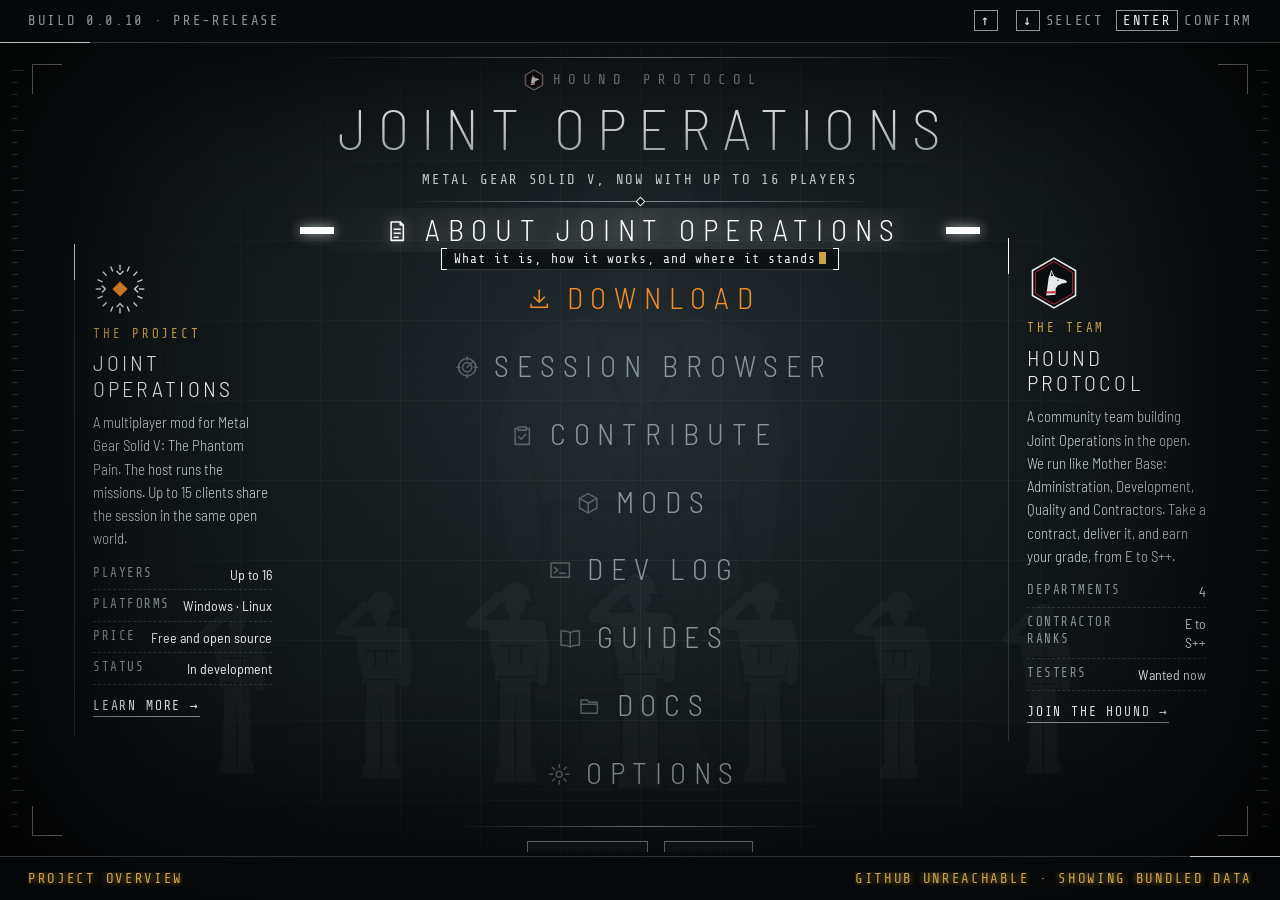
==== commit a6959a33: "v0.0.10: saluting operatives background, orange Download, Download about the game only Co-Authored-B" ====
--- a/site/index.html
+++ b/site/index.html
@@ -28,7 +28,7 @@
   <div class="fx grid fine" aria-hidden="true"></div>
   <div class="gl" aria-hidden="true"><i></i><i></i><i></i></div>
   <!-- Logo hook: set logo.src in site/data/config.json to replace the emblem -->
-  <div class="logo" id="logo" aria-hidden="true"><img class="emblem" src="assets/brand/joint-operations-emblem-white.svg" alt=""></div>
+  <div class="logo" id="logo" aria-hidden="true"><img class="emblem scene" src="assets/brand/joint-operations-salute.svg" alt=""></div>
   <i class="ruler l" aria-hidden="true"></i><i class="ruler r" aria-hidden="true"></i>
   <i class="corner c1" aria-hidden="true"></i><i class="corner c2" aria-hidden="true"></i>
   <i class="corner c3" aria-hidden="true"></i><i class="corner c4" aria-hidden="true"></i>
--- a/site/assets/css/main.css
+++ b/site/assets/css/main.css
@@ -63,7 +63,7 @@
 .c4 { right: 32px; bottom: 64px; border-left: 0; border-top: 0; }
 
 /* ---------- Top and bottom bars ---------- */
-.bar { position: absolute; left: 0; right: 0; z-index: 9; display: flex; justify-content: space-between; align-items: center; gap: 12px; padding: 14px 28px; font: 400 13px/1 var(--mono); letter-spacing: .12em; text-transform: uppercase; color: var(--dim); background: rgba(8,10,11,.55); }
+.bar { position: absolute; left: 0; right: 0; z-index: 9; display: flex; justify-content: space-between; align-items: center; gap: 12px; padding: 14px 28px; font: 400 14px/1 var(--mono); letter-spacing: .12em; text-transform: uppercase; color: var(--dim); background: rgba(8,10,11,.55); }
 .bar.top { top: env(safe-area-inset-top, 0px); border-bottom: 1px solid var(--line); }
 .bar.bot { bottom: env(safe-area-inset-bottom, 0px); border-top: 1px solid var(--line); min-height: 44px; }
 .bar::after { content: ""; position: absolute; width: 90px; height: 1px; background: var(--hot); opacity: .7; }
@@ -89,17 +89,17 @@
 .side.r { justify-self: start; grid-column: 3; grid-row: 1; }
 .home > .menu-wrap { grid-column: 2; grid-row: 1; }
 .side::before { content: ""; position: absolute; left: -1px; top: 0; width: 1px; height: 36px; background: var(--hot); }
-.side .s-label { display: flex; align-items: center; gap: 8px; font: 400 11px/1 var(--mono); letter-spacing: .22em; text-transform: uppercase; color: var(--amb); }
+.side .s-label { display: flex; align-items: center; gap: 8px; font: 400 12.5px/1 var(--mono); letter-spacing: .22em; text-transform: uppercase; color: var(--amb); }
 .side .s-label .mi { width: 15px; height: 15px; margin: 0; }
 .side .s-title { margin: 0; font: 300 22px/1.15 var(--ui); letter-spacing: .14em; text-transform: uppercase; color: var(--fg); }
 .side .s-text { margin: 0; font: 300 15px/1.55 var(--ui); color: var(--fg-2); }
 .side .s-facts { margin: 4px 0 0; display: grid; gap: 6px; }
 .side .s-facts div { display: flex; justify-content: space-between; gap: 12px; border-bottom: 1px dashed var(--line); padding-bottom: 5px; }
-.side .s-facts dt { font: 400 11px/1.4 var(--mono); letter-spacing: .12em; text-transform: uppercase; color: var(--dim); }
-.side .s-facts dd { margin: 0; font: 400 13px/1.4 var(--ui); color: var(--fg); text-align: right; }
+.side .s-facts dt { font: 400 12.5px/1.4 var(--mono); letter-spacing: .12em; text-transform: uppercase; color: var(--dim); }
+.side .s-facts dd { margin: 0; font: 400 14px/1.4 var(--ui); color: var(--fg); text-align: right; }
 .side .s-facts dd a { text-decoration: none; color: var(--fg); }
 .side .live { display: inline-block; width: 7px; height: 7px; border-radius: 50%; background: var(--ok); margin-right: 7px; box-shadow: 0 0 8px var(--ok); animation: caret 1.6s steps(1) infinite; }
-.side .s-link { align-self: flex-start; margin-top: 4px; font: 400 12px/1 var(--mono); letter-spacing: .14em; text-transform: uppercase; color: var(--fg); text-decoration: none; border-bottom: 1px solid var(--dim); padding-bottom: 4px; }
+.side .s-link { align-self: flex-start; margin-top: 4px; font: 400 13px/1 var(--mono); letter-spacing: .14em; text-transform: uppercase; color: var(--fg); text-decoration: none; border-bottom: 1px solid var(--dim); padding-bottom: 4px; }
 .side .s-link:hover, .side .s-link:focus-visible { color: var(--hot); border-color: var(--hot); }
 .menu .mi { width: .82em; height: .82em; margin: 0 .5em -.08em 0; vertical-align: baseline; }
 .mi { fill: none; stroke: currentColor; stroke-width: 1.5; stroke-linecap: round; stroke-linejoin: round; }
@@ -139,9 +139,9 @@
 .menu .win::before, .menu .win::after { content: ""; position: absolute; top: -1px; bottom: -1px; width: 6px; border: 1px solid var(--hot); }
 .menu .win::before { left: -1px; border-right: 0; }
 .menu .win::after { right: -1px; border-left: 0; }
-.menu .d { display: block; font: 400 12px/20px var(--mono); letter-spacing: .08em; white-space: nowrap; overflow: hidden; color: var(--fg); }
+.menu .d { display: block; font: 400 13px/20px var(--mono); letter-spacing: .08em; white-space: nowrap; overflow: hidden; color: var(--fg); }
 .menu .d .ch { animation: typeOn .1s both; }
-.menu .win.long .d { font-size: 11px; letter-spacing: .02em; }
+.menu .win.long .d { font-size: 12.5px; letter-spacing: .02em; }
 .menu .d .cur { display: inline-block; width: 7px; height: 12px; margin-left: 3px; vertical-align: -1px; background: var(--amb); animation: caret .8s steps(1) infinite; }
 .menu a.on { color: var(--fg); }
 .menu a.on .t { color: var(--hot); text-shadow: 0 0 18px rgba(255,255,255,.4); }
@@ -149,12 +149,12 @@
 .menu a.on .win { opacity: 1; transform: none; border-color: var(--line); background: rgba(8,10,11,.7); animation: winFlash .28s; }
 .menu a.on::before, .menu a.on::after { width: 5vw; width: clamp(18px, 5vw, 34px); animation: blink .3s; }
 .links { display: flex; justify-content: center; flex-wrap: wrap; gap: 16px; animation: up .3s .55s both; }
-.disclaimer { margin: 14px 0 0; text-align: center; font: 400 11px/1.4 var(--mono); letter-spacing: .08em; color: var(--dim); opacity: .8; animation: fade .5s .65s both; }
+.disclaimer { margin: 14px 0 0; text-align: center; font: 400 12.5px/1.4 var(--mono); letter-spacing: .08em; color: var(--dim); opacity: .8; animation: fade .5s .65s both; }
 .disclaimer a { color: var(--dim); }
 .tagline { margin: 12px 0 0; font: 400 14px/1.4 var(--mono); letter-spacing: .12em; text-transform: uppercase; color: var(--fg-2); animation: fade .5s .3s both; }
 
 /* ---------- Buttons and controls ---------- */
-.btn { display: inline-flex; align-items: center; justify-content: center; gap: 8px; font: 400 12px/1 var(--mono); letter-spacing: .16em; text-transform: uppercase; color: var(--fg); background: rgba(255,255,255,.03); border: 1px solid var(--dim); padding: 9px 16px; cursor: pointer; text-decoration: none; transition: background .26s, border-color .26s, color .26s; }
+.btn { display: inline-flex; align-items: center; justify-content: center; gap: 8px; font: 400 13px/1 var(--mono); letter-spacing: .16em; text-transform: uppercase; color: var(--fg); background: rgba(255,255,255,.03); border: 1px solid var(--dim); padding: 9px 16px; cursor: pointer; text-decoration: none; transition: background .26s, border-color .26s, color .26s; }
 .btn { position: relative; }
 .btn::before, .btn::after { content: ""; position: absolute; top: 50%; width: 0; height: 4px; margin-top: -2px; background: var(--hot); box-shadow: 0 0 10px rgba(255,255,255,.7); transition: width .26s cubic-bezier(.2,.8,.2,1); pointer-events: none; }
 .btn::before { right: 100%; margin-right: 3px; }
@@ -168,8 +168,8 @@
 .btn.off:hover { background: rgba(255,255,255,.03); border-color: var(--dim); text-shadow: none; }
 .btn.sel, .btn.primary { background: var(--hot); color: #0c0f10; border-color: var(--hot); }
 .btn.primary:hover { background: #dfe5e7; }
-.btn.small { padding: 6px 10px; font-size: 11px; }
-.field { background: #0e1214; color: var(--fg); border: 1px solid var(--dim); padding: 8px 10px; font: 400 13px/1.2 var(--mono); min-width: 0; }
+.btn.small { padding: 6px 10px; font-size: 12.5px; }
+.field { background: #0e1214; color: var(--fg); border: 1px solid var(--dim); padding: 8px 10px; font: 400 14px/1.2 var(--mono); min-width: 0; }
 .field:focus { border-color: var(--hot); outline: 0; }
 select.field { padding-right: 26px; }
 .sw { width: 44px; height: 22px; flex: 0 0 auto; border: 1px solid var(--dim); background: none; position: relative; cursor: pointer; padding: 0; }
@@ -182,41 +182,41 @@
 /* Wide views use the 16:9 stage; the neural docs use 80% of the frame */
 .view[data-v="contribute"], .view[data-v="sessions"], .view[data-v="mods"] { width: calc(100vw - 112px); width: min(var(--stage), calc(100vw - 64px)); }
 .view[data-v="docs"] { width: 1040px; width: max(min(1040px, 92vw), min(calc(var(--fw) * .8), calc(100vw - 64px))); }
-.view #vb { animation: fade .2s both; }
+.view #vb { animation: viewIn .45s cubic-bezier(.2,.8,.2,1) both; }
 .vh { display: flex; justify-content: space-between; align-items: flex-end; gap: 12px; padding-bottom: 12px; margin-bottom: 16px; border-bottom: 1px solid var(--dim); position: relative; }
 .vh::after { content: ""; position: absolute; left: 0; bottom: -1px; width: 120px; height: 1px; background: var(--hot); }
 .vh h2 { margin: 0; font: 300 3.2vw/1 var(--ui); font: 300 clamp(22px, 3.2vw, 32px)/1 var(--ui); letter-spacing: .26em; text-transform: uppercase; }
-.vh .kicker { display: block; font: 400 11px/1 var(--mono); letter-spacing: .3em; text-transform: uppercase; color: var(--dim); margin-bottom: 8px; }
+.vh .kicker { display: block; font: 400 12.5px/1 var(--mono); letter-spacing: .3em; text-transform: uppercase; color: var(--dim); margin-bottom: 8px; }
 .toolbar { display: flex; flex-wrap: wrap; align-items: center; gap: 14px; margin-bottom: 14px; }
 .toolbar .grow { flex: 1 1 200px; }
-.sub { font: 400 13px/1.5 var(--mono); color: var(--dim); margin: 0 0 14px; letter-spacing: .03em; }
-.label { font: 400 11px/1 var(--mono); letter-spacing: .22em; text-transform: uppercase; color: var(--amb); margin: 22px 0 10px; }
+.sub { font: 400 14px/1.5 var(--mono); color: var(--dim); margin: 0 0 14px; letter-spacing: .03em; }
+.label { font: 400 12.5px/1 var(--mono); letter-spacing: .22em; text-transform: uppercase; color: var(--amb); margin: 22px 0 10px; }
 .label:first-child { margin-top: 0; }
 .panel { background: rgba(10,13,15,.72); border: 1px solid var(--line); padding: 20px; position: relative; }
 .panel::before { content: ""; position: absolute; left: -1px; top: -1px; width: 10px; height: 10px; border-left: 1px solid var(--hot); border-top: 1px solid var(--hot); }
 .cols { display: grid; gap: 18px; grid-template-columns: repeat(auto-fit, minmax(280px, 1fr)); }
 .stack > * + * { margin-top: 14px; }
-.kv { display: flex; justify-content: space-between; gap: 12px; padding: 10px 0; border-bottom: 1px solid var(--line); font: 400 13px/1.4 var(--mono); color: var(--dim); }
+.kv { display: flex; justify-content: space-between; gap: 12px; padding: 10px 0; border-bottom: 1px solid var(--line); font: 400 14px/1.4 var(--mono); color: var(--dim); }
 .kv:last-child { border-bottom: 0; }
 .kv b { font-weight: 400; color: var(--fg); text-align: right; }
 .steps { margin: 0; padding: 0; list-style: none; counter-reset: s; }
 .steps li { position: relative; padding: 8px 0 8px 40px; border-bottom: 1px solid var(--line); font: 400 14px/1.5 var(--ui); color: var(--fg-2); counter-increment: s; }
 .steps li:last-child { border-bottom: 0; }
-.steps li::before { content: counter(s, decimal-leading-zero); position: absolute; left: 0; top: 8px; font: 400 12px/1.8 var(--mono); color: var(--amb); }
-.pill { display: inline-block; font: 400 11px/1 var(--mono); letter-spacing: .1em; text-transform: uppercase; border: 1px solid var(--line); color: var(--dim); padding: 4px 8px; margin: 0 4px 4px 0; }
+.steps li::before { content: counter(s, decimal-leading-zero); position: absolute; left: 0; top: 8px; font: 400 13px/1.8 var(--mono); color: var(--amb); }
+.pill { display: inline-block; font: 400 12.5px/1 var(--mono); letter-spacing: .1em; text-transform: uppercase; border: 1px solid var(--line); color: var(--dim); padding: 4px 8px; margin: 0 4px 4px 0; }
 .pill.ok { color: var(--ok); border-color: rgba(127,191,138,.45); }
 .pill.warn { color: var(--amb); border-color: rgba(201,162,74,.45); }
 .pill.bad { color: var(--bad); border-color: rgba(215,122,110,.45); }
 .pill.hot { color: var(--hot); border-color: var(--hot); }
-.note { border-left: 2px solid var(--amb); padding: 10px 14px; background: rgba(201,162,74,.06); font: 400 13px/1.5 var(--mono); color: var(--fg-2); margin: 14px 0; }
+.note { border-left: 2px solid var(--amb); padding: 10px 14px; background: rgba(201,162,74,.06); font: 400 14px/1.5 var(--mono); color: var(--fg-2); margin: 14px 0; }
 .tw + .empty { border-top: 0; }
 .empty { text-align: center; color: var(--dim); padding: 48px 12px; font: 400 14px/1.4 var(--mono); letter-spacing: .22em; text-transform: uppercase; border: 1px dashed var(--line); }
-.empty small { display: block; margin-top: 10px; letter-spacing: .05em; text-transform: none; font-size: 12px; }
-.source { font: 400 11px/1.4 var(--mono); color: var(--dim); letter-spacing: .06em; margin-top: 12px; }
+.empty small { display: block; margin-top: 10px; letter-spacing: .05em; text-transform: none; font-size: 13px; }
+.source { font: 400 12.5px/1.4 var(--mono); color: var(--dim); letter-spacing: .06em; margin-top: 12px; }
 
 /* Tables */
 .tw { overflow-x: auto; }
-table { width: 100%; border-collapse: collapse; font: 400 13px/1.4 var(--mono); letter-spacing: .03em; }
+table { width: 100%; border-collapse: collapse; font: 400 14px/1.4 var(--mono); letter-spacing: .03em; }
 th { text-align: left; color: var(--dim); text-transform: uppercase; font-weight: 400; padding: 10px 12px; border-bottom: 1px solid var(--dim); white-space: nowrap; }
 th button { background: none; border: 0; padding: 0; color: inherit; cursor: pointer; text-transform: uppercase; letter-spacing: inherit; }
 th button:hover { color: var(--fg); }
@@ -229,7 +229,7 @@
 
 /* Tabs */
 .tabs { display: flex; flex-wrap: wrap; gap: 0; border-bottom: 1px solid var(--line); margin-bottom: 14px; }
-.tabs button { background: none; border: 0; border-bottom: 2px solid transparent; margin-bottom: -1px; padding: 10px 16px; cursor: pointer; font: 400 12px/1 var(--mono); letter-spacing: .16em; text-transform: uppercase; color: var(--dim); }
+.tabs button { background: none; border: 0; border-bottom: 2px solid transparent; margin-bottom: -1px; padding: 10px 16px; cursor: pointer; font: 400 13px/1 var(--mono); letter-spacing: .16em; text-transform: uppercase; color: var(--dim); }
 .tabs button:hover { color: var(--fg); }
 .tabs button[aria-selected="true"] { color: var(--hot); border-bottom-color: var(--hot); }
 .tabs .count { color: var(--amb); margin-left: 6px; }
@@ -240,16 +240,16 @@
 .cards.anim .card { animation: fade .25s calc(var(--i, 0) * .015s) both; }
 .card:hover, .card:focus-within { border-color: var(--hot); box-shadow: inset 2px 0 0 var(--hot), 0 0 24px rgba(255,255,255,.05); }
 .card h3 { margin: 0; font: 400 16px/1.3 var(--ui); letter-spacing: .04em; }
-.card .id { font: 400 11px/1 var(--mono); letter-spacing: .14em; color: var(--dim); }
-.card .meta { font: 400 12px/1.4 var(--mono); color: var(--dim); }
+.card .id { font: 400 12.5px/1 var(--mono); letter-spacing: .14em; color: var(--dim); }
+.card .meta { font: 400 13px/1.4 var(--mono); color: var(--dim); }
 .card .blocked { color: var(--bad); }
 .card .goal { margin: 0; font: 300 14px/1.45 var(--ui); color: var(--dim); }
-.card .spec summary { cursor: pointer; font: 400 11px/1.6 var(--mono); letter-spacing: .14em; text-transform: uppercase; color: var(--dim); }
+.card .spec summary { cursor: pointer; font: 400 12.5px/1.6 var(--mono); letter-spacing: .14em; text-transform: uppercase; color: var(--dim); }
 .card .spec summary:hover, .card .spec[open] summary { color: var(--fg); }
-.card .spec ul { margin: 8px 0 0; padding-left: 18px; font: 300 13px/1.5 var(--ui); }
+.card .spec ul { margin: 8px 0 0; padding-left: 18px; font: 300 14px/1.5 var(--ui); }
 .card .spec .meta { margin-top: 8px; }
 .card .actions { margin-top: auto; display: flex; gap: 14px; flex-wrap: wrap; padding: 0 9px; }
-.status { font: 400 11px/1 var(--mono); letter-spacing: .14em; text-transform: uppercase; }
+.status { font: 400 12.5px/1 var(--mono); letter-spacing: .14em; text-transform: uppercase; }
 .status.open { color: var(--ok); }
 .status.planned { color: var(--fg-2); }
 .status.claimed, .status.review { color: var(--amb); }
@@ -270,13 +270,13 @@
 .card.d-medium:hover, .card.d-medium:focus-within { box-shadow: inset 3px 0 0 var(--medium), 0 0 24px rgba(227,196,90,.08); }
 .card.d-hard:hover, .card.d-hard:focus-within { box-shadow: inset 3px 0 0 var(--hard), 0 0 24px rgba(215,122,110,.08); }
 .diffs { display: grid; grid-template-columns: repeat(3, minmax(0, 1fr)); gap: 12px; margin: 16px 0 6px; }
-.diffcard { --c: var(--fg); text-align: left; display: flex; flex-direction: column; gap: 8px; padding: 14px 16px; background: rgba(10,13,15,.7); border: 1px solid var(--line); border-top: 3px solid var(--c); cursor: pointer; transition: background .26s, border-color .26s; }
+.diffcard { --c: var(--fg); position: relative; overflow: hidden; text-align: left; display: flex; flex-direction: column; gap: 8px; padding: 14px 16px; background: rgba(10,13,15,.7); border: 1px solid var(--line); border-top: 3px solid var(--c); cursor: pointer; transition: background .35s ease, border-color .35s ease, box-shadow .35s ease, opacity .35s ease, transform .35s cubic-bezier(.2,.8,.2,1); }
 .diffcard.easy { --c: var(--easy); } .diffcard.medium { --c: var(--medium); } .diffcard.hard { --c: var(--hard); }
 .diffcard:hover, .diffcard:focus-visible, .diffcard.sel { background: rgba(255,255,255,.04); border-color: var(--c); }
 .diffcard .dc-h { display: flex; justify-content: space-between; align-items: baseline; gap: 10px; }
 .diffcard .dc-h b { font: 400 20px/1 var(--ui); letter-spacing: .14em; text-transform: uppercase; color: var(--c); }
-.diffcard .dc-h i { font: 400 11px/1 var(--mono); font-style: normal; letter-spacing: .1em; text-transform: uppercase; color: var(--dim); }
-.diffcard .dc-who { font: 400 11px/1.3 var(--mono); letter-spacing: .1em; text-transform: uppercase; color: var(--fg); }
+.diffcard .dc-h i { font: 400 12.5px/1 var(--mono); font-style: normal; letter-spacing: .1em; text-transform: uppercase; color: var(--dim); }
+.diffcard .dc-who { font: 400 12.5px/1.3 var(--mono); letter-spacing: .1em; text-transform: uppercase; color: var(--fg); }
 .diffcard .dc-what { font: 300 14px/1.5 var(--ui); color: var(--fg-2); }
 .diffnote { margin: 4px 0 2px; }
 .stat b.easy { color: var(--easy); }
@@ -290,37 +290,37 @@
 .rank.quiet .r-u { color: var(--dim); }
 .notes { margin: 14px 0 6px; padding-left: 18px; display: grid; gap: 6px; font: 300 14px/1.5 var(--ui); color: var(--fg-2); }
 .notes b { color: var(--fg); font-weight: 400; }
-.rank .r-n { font: 400 11px/1.3 var(--mono); letter-spacing: .12em; text-transform: uppercase; color: var(--dim); }
-.rank .r-u { font: 300 13px/1.4 var(--ui); color: var(--fg-2); }
-.card-lv { display: inline-block; font: 400 11px/1 var(--mono); letter-spacing: .12em; padding: 4px 7px; border: 1px solid var(--line); color: var(--fg); }
+.rank .r-n { font: 400 12.5px/1.3 var(--mono); letter-spacing: .12em; text-transform: uppercase; color: var(--dim); }
+.rank .r-u { font: 300 14px/1.4 var(--ui); color: var(--fg-2); }
+.card-lv { display: inline-block; font: 400 12.5px/1 var(--mono); letter-spacing: .12em; padding: 4px 7px; border: 1px solid var(--line); color: var(--fg); }
 .card-lv.lv7 { color: #0c0f10; background: var(--amb); border-color: var(--amb); }
 .card-lv.lv6 { color: var(--amb); border-color: var(--amb); }
 .card-lv.lv5 { color: var(--fg); border-color: var(--fg-2); }
 tr.revoked td { opacity: .55; }
 .vs .status.done, #sres .status.done { color: var(--ok); }
-#sres .status { font-size: 12px; }
+#sres .status { font-size: 13px; }
 .wall { display: grid; grid-template-columns: repeat(auto-fill, minmax(200px, 1fr)); gap: 10px; }
 .op { display: grid; grid-template-columns: 40px 1fr; grid-template-rows: auto auto; column-gap: 12px; align-items: center; padding: 12px; border: 1px solid var(--line); background: rgba(10,13,15,.72); color: inherit; text-decoration: none; animation: fade .25s calc(var(--i, 0) * .02s) both; }
 .op:hover, .op:focus-visible { border-color: var(--hot); }
 .op .mono { grid-row: span 2; width: 40px; height: 40px; display: grid; place-items: center; border: 1px solid var(--line); font: 400 14px/1 var(--mono); letter-spacing: .1em; color: var(--amb); }
 .op b { font: 400 15px/1.2 var(--ui); letter-spacing: .04em; }
-.op small { font: 400 11px/1.4 var(--mono); color: var(--dim); letter-spacing: .06em; }
-pre.code { background: #0a0d0f; border: 1px solid var(--line); padding: 12px; overflow-x: auto; font: 400 12px/1.5 var(--mono); white-space: pre-wrap; word-break: break-all; }
-textarea.field { width: 100%; resize: vertical; font: 400 12px/1.5 var(--mono); box-sizing: border-box; }
+.op small { font: 400 12.5px/1.4 var(--mono); color: var(--dim); letter-spacing: .06em; }
+pre.code { background: #0a0d0f; border: 1px solid var(--line); padding: 12px; overflow-x: auto; font: 400 13px/1.5 var(--mono); white-space: pre-wrap; word-break: break-all; }
+textarea.field { width: 100%; resize: vertical; font: 400 13px/1.5 var(--mono); box-sizing: border-box; }
 .meter { height: 4px; background: var(--line); overflow: hidden; }
 .meter i { display: block; height: 100%; background: var(--hot); transition: width .6s cubic-bezier(.2,.8,.2,1); }
 .stats { display: grid; grid-template-columns: repeat(auto-fit, minmax(130px, 1fr)); gap: 10px; margin-bottom: 14px; }
 .stat { border: 1px solid var(--line); padding: 12px; background: rgba(10,13,15,.6); }
-.stat b { display: block; font: 200 30px/1 var(--ui); color: var(--hot); }
-.stat span { font: 400 11px/1 var(--mono); letter-spacing: .16em; text-transform: uppercase; color: var(--dim); }
+.stat b { display: block; font: 200 40px/1 var(--ui); color: var(--hot); }
+.stat span { font: 400 12.5px/1 var(--mono); letter-spacing: .16em; text-transform: uppercase; color: var(--dim); }
 
 /* Docs */
 .docs { display: grid; grid-template-columns: 250px 1fr; gap: 24px; align-items: start; }
 .doc-nav { position: sticky; top: 0; display: flex; flex-direction: column; gap: 2px; }
 .doc-toggle { display: none; }
-.doc-nav .grp { font: 400 11px/1 var(--mono); letter-spacing: .22em; text-transform: uppercase; color: var(--amb); margin: 14px 0 6px; }
+.doc-nav .grp { font: 400 12.5px/1 var(--mono); letter-spacing: .22em; text-transform: uppercase; color: var(--amb); margin: 14px 0 6px; }
 .doc-nav .grp:first-of-type { margin-top: 8px; }
-.doc-nav a { display: block; padding: 8px 10px; border-left: 2px solid transparent; color: var(--dim); text-decoration: none; font: 400 13px/1.3 var(--mono); letter-spacing: .04em; }
+.doc-nav a { display: block; padding: 8px 10px; border-left: 2px solid transparent; color: var(--dim); text-decoration: none; font: 400 14px/1.3 var(--mono); letter-spacing: .04em; }
 .doc-nav a:hover { color: var(--fg); background: rgba(255,255,255,.04); }
 .doc-nav a[aria-current="true"] { color: var(--hot); border-left-color: var(--hot); background: rgba(255,255,255,.06); }
 .doc { min-width: 0; border-left: 1px solid var(--line); padding-left: 24px; font: 400 16px/1.65 var(--ui); color: var(--fg-2); animation: fade .15s both; }
@@ -335,19 +335,19 @@
 .doc li.task { list-style: none; margin-left: -22px; }
 .doc li.task::before { content: "☐ "; color: var(--dim); font-family: var(--mono); }
 .doc li.task.done::before { content: "☑ "; color: var(--ok); }
-.doc code { font: 400 13px/1.4 var(--mono); background: rgba(255,255,255,.06); padding: 1px 5px; color: var(--fg); }
+.doc code { font: 400 14px/1.4 var(--mono); background: rgba(255,255,255,.06); padding: 1px 5px; color: var(--fg); }
 .doc pre { background: #0a0d0f; border: 1px solid var(--line); padding: 12px; overflow-x: auto; }
 .doc pre code { background: none; padding: 0; }
 .doc table { margin: 0 0 14px; }
 .doc a { color: var(--hot); text-decoration-color: var(--dim); }
 .doc hr { border: 0; border-top: 1px solid var(--line); margin: 20px 0; }
 .doc blockquote { margin: 0 0 12px; padding-left: 14px; border-left: 2px solid var(--dim); color: var(--dim); }
-.doc .meta-line { font: 400 12px/1.4 var(--mono); color: var(--dim); margin-bottom: 18px; display: flex; flex-wrap: wrap; gap: 14px; }
+.doc .meta-line { font: 400 13px/1.4 var(--mono); color: var(--dim); margin-bottom: 18px; display: flex; flex-wrap: wrap; gap: 14px; }
 
 /* Options */
 .opt { display: grid; grid-template-columns: 1fr 1fr; gap: 0 40px; }
 .orow { display: flex; justify-content: space-between; align-items: center; gap: 14px; padding: 12px 0; border-bottom: 1px solid var(--line); font: 400 14px/1.3 var(--mono); letter-spacing: .04em; }
-.orow small { display: block; color: var(--dim); font: 300 13px/1.4 var(--ui); letter-spacing: 0; margin-top: 3px; }
+.orow small { display: block; color: var(--dim); font: 300 14px/1.4 var(--ui); letter-spacing: 0; margin-top: 3px; }
 
 /* Release */
 
@@ -393,7 +393,7 @@
 .ico-i { width: 18px; height: 18px; flex: 0 0 auto; fill: none; stroke: var(--amb); stroke-width: 1.4; vertical-align: -3px; }
 .ico-i .f { fill: var(--amb); stroke: none; }
 .chips { list-style: none; margin: 0; padding: 0; display: flex; flex-wrap: wrap; gap: 8px; }
-.chips li { padding: 7px 12px; border: 1px solid var(--line); font: 400 12px/1 var(--mono); letter-spacing: .08em; text-transform: uppercase; color: var(--fg); opacity: 0; }
+.chips li { padding: 7px 12px; border: 1px solid var(--line); font: 400 13px/1 var(--mono); letter-spacing: .08em; text-transform: uppercase; color: var(--fg); opacity: 0; }
 .bf-sec.in .chips li { opacity: 1; transition: opacity .3s; transition-delay: calc(var(--k) * 70ms + .2s); }
 /* Roadmap */
 .bf-road { position: relative; display: grid; grid-template-columns: repeat(5, 1fr); padding-top: 30px; }
@@ -405,15 +405,15 @@
 .bf-road .ph::before { content: ""; position: absolute; left: 0; top: -26px; width: 12px; height: 12px; border: 1px solid var(--dim); background: var(--bg); transform: rotate(45deg); }
 .bf-road .ph.now::before { border-color: var(--amb); background: var(--amb); animation: ping2 1.6s ease-out infinite; }
 .bf-road .ph.done::before { border-color: var(--ok); background: var(--ok); }
-.bf-road .n { font: 400 11px/1 var(--mono); letter-spacing: .18em; text-transform: uppercase; color: var(--dim); }
+.bf-road .n { font: 400 12.5px/1 var(--mono); letter-spacing: .18em; text-transform: uppercase; color: var(--dim); }
 .bf-road .ph.now .n { color: var(--amb); }
 .bf-road .tt { margin-top: 6px; font: 400 18px/1.25 var(--ui); letter-spacing: .05em; color: var(--fg); transition: color .26s; }
-.bf-road .c { margin-top: 4px; font: 400 12px/1 var(--mono); color: var(--dim); }
+.bf-road .c { margin-top: 4px; font: 400 13px/1 var(--mono); color: var(--dim); }
 .rm-list { display: grid; gap: 14px; }
 .rm-ph { border: 1px solid var(--line); background: rgba(10,13,15,.65); padding: 18px 20px; scroll-margin-top: 12px; }
 .rm-ph.now { border-color: var(--dim); box-shadow: inset 2px 0 0 var(--amb); }
 .rm-h { display: flex; align-items: center; gap: 14px; margin-bottom: 12px; }
-.rm-h .n { font: 400 11px/1 var(--mono); letter-spacing: .18em; text-transform: uppercase; color: var(--dim); }
+.rm-h .n { font: 400 12.5px/1 var(--mono); letter-spacing: .18em; text-transform: uppercase; color: var(--dim); }
 .rm-h h3 { flex: 1; margin: 0; font: 300 22px/1.2 var(--ui); letter-spacing: .1em; text-transform: uppercase; color: var(--hot); }
 .rm-h .pill { margin: 0; }
 .rm-ph .meter { margin-bottom: 12px; }
@@ -423,7 +423,7 @@
 .rm-items li::before { content: ""; position: absolute; left: 2px; top: 10px; width: 12px; height: 12px; border: 1px solid var(--dim); }
 .rm-items li.done { color: var(--dim); }
 .rm-items li.done::before { border-color: var(--ok); background: linear-gradient(var(--ok), var(--ok)) center / 6px 6px no-repeat; }
-.rm-items code { font: 400 13px var(--mono); }
+.rm-items code { font: 400 14px var(--mono); }
 
 /* Team */
 .member { display: grid; grid-template-columns: 168px minmax(0, 1fr); gap: 28px; align-items: center; }
@@ -432,29 +432,29 @@
 .portrait .pc { position: absolute; width: 14px; height: 14px; border: 1px solid var(--hot); }
 .portrait .tl { left: -5px; top: -5px; border-right: 0; border-bottom: 0; }
 .portrait .br { right: -5px; bottom: -5px; border-left: 0; border-top: 0; }
-.m-role { font: 400 12px/1 var(--mono); letter-spacing: .2em; text-transform: uppercase; color: var(--amb); }
+.m-role { font: 400 13px/1 var(--mono); letter-spacing: .2em; text-transform: uppercase; color: var(--amb); }
 .m-name { margin: 8px 0 10px; font: 200 4vw/1 var(--ui); font: 200 clamp(34px, 4vw, 52px)/1 var(--ui); letter-spacing: .14em; text-transform: uppercase; color: var(--hot); }
 .member p { margin: 0; max-width: 40em; font: 400 17px/1.6 var(--ui); color: var(--fg-2); }
 .depts { display: grid; grid-template-columns: repeat(auto-fill, minmax(250px, 1fr)); gap: 12px; }
 .dept { border: 1px solid var(--line); background: rgba(10,13,15,.65); padding: 16px; display: flex; flex-direction: column; gap: 10px; align-items: flex-start; }
 .dept .d-head { display: flex; align-items: baseline; gap: 12px; }
-.dept .d-code { font: 400 11px/1 var(--mono); letter-spacing: .2em; color: var(--amb); border: 1px solid var(--line); padding: 5px 7px; }
+.dept .d-code { font: 400 12.5px/1 var(--mono); letter-spacing: .2em; color: var(--amb); border: 1px solid var(--line); padding: 5px 7px; }
 .dept h3 { margin: 0; font: 300 20px/1.1 var(--ui); letter-spacing: .12em; text-transform: uppercase; }
 .dept p { margin: 0; font: 300 14px/1.5 var(--ui); color: var(--fg-2); }
-.dept .d-who { font: 400 12px/1.4 var(--mono); color: var(--fg); letter-spacing: .04em; }
+.dept .d-who { font: 400 13px/1.4 var(--mono); color: var(--fg); letter-spacing: .04em; }
 .dept .pill { margin: 0; }
-.chips.small li { font-size: 11px; padding: 4px 8px; }
+.chips.small li { font-size: 12.5px; padding: 4px 8px; }
 .seats { display: grid; grid-template-columns: repeat(auto-fill, minmax(230px, 1fr)); gap: 12px; }
 .seat { border: 1px solid var(--line); background: rgba(10,13,15,.65); padding: 16px; display: flex; flex-direction: column; gap: 8px; align-items: flex-start; }
 .s-name { font: 400 16px/1.2 var(--ui); letter-spacing: .08em; text-transform: uppercase; color: var(--fg); }
-.s-who { font: 400 13px/1.3 var(--mono); color: var(--dim); }
+.s-who { font: 400 14px/1.3 var(--mono); color: var(--dim); }
 .seat .pill { margin: 0; }
 @media (max-width: 700px) { .member { grid-template-columns: 1fr; justify-items: start; gap: 18px; } }
 
 /* Sessions: radar while no sessions exist */
 .scanbox { display: flex; align-items: center; gap: 28px; padding: 28px; border: 1px dashed var(--line); border-top: 0; }
 .scanbox b { display: block; font: 400 16px/1 var(--mono); letter-spacing: .24em; text-transform: uppercase; color: var(--fg); }
-.scanbox small { display: block; margin-top: 10px; font: 400 13px/1.5 var(--mono); color: var(--dim); max-width: 40em; }
+.scanbox small { display: block; margin-top: 10px; font: 400 14px/1.5 var(--mono); color: var(--dim); max-width: 40em; }
 .radar { position: relative; flex: 0 0 auto; width: 140px; height: 140px; border-radius: 50%; border: 1px solid var(--dim); overflow: hidden;
   background: radial-gradient(circle, transparent 0 28%, var(--line) 28.5% 29%, transparent 29.5% 56%, var(--line) 56.5% 57%, transparent 57.5%), linear-gradient(var(--line), var(--line)) center / 1px 100% no-repeat, linear-gradient(var(--line), var(--line)) center / 100% 1px no-repeat; }
 .radar .sweep { position: absolute; top: 0; right: 0; bottom: 0; left: 0; border-radius: 50%; background: conic-gradient(from 0deg, rgba(255,255,255,.28), rgba(255,255,255,0) 22%, transparent); animation: spin 3.2s linear infinite; }
@@ -465,19 +465,19 @@
 .hits li { padding: 14px 0; border-bottom: 1px solid var(--line); }
 .hits a { font: 400 18px/1.3 var(--ui); letter-spacing: .04em; color: var(--hot); text-decoration: none; margin-right: 10px; }
 .hits a:hover { text-decoration: underline; }
-.hits .cnt { font: 400 12px var(--mono); color: var(--dim); }
+.hits .cnt { font: 400 13px var(--mono); color: var(--dim); }
 .hits p { margin: 6px 0 0; font: 400 14px/1.55 var(--mono); color: var(--fg-2); }
 .hits mark { background: rgba(201,162,74,.2); color: var(--amb); }
 
 /* Dev log */
 .day { margin-bottom: 18px; }
-.day-d { font: 400 12px/1 var(--mono); letter-spacing: .2em; color: var(--amb); padding-bottom: 8px; border-bottom: 1px solid var(--line); margin-bottom: 4px; }
+.day-d { font: 400 13px/1 var(--mono); letter-spacing: .2em; color: var(--amb); padding-bottom: 8px; border-bottom: 1px solid var(--line); margin-bottom: 4px; }
 .entry { display: grid; grid-template-columns: 110px minmax(0, 1fr); gap: 14px; padding: 14px 0; border-bottom: 1px solid var(--line); }
 .entry .pill { justify-self: start; align-self: start; margin: 2px 0 0; }
 .entry h3 { margin: 0; font: 400 16px/1.35 var(--ui); letter-spacing: .03em; color: var(--fg); }
 .entry h3 a { color: var(--fg); text-decoration-color: var(--dim); }
 .entry p { margin: 6px 0 0; font: 400 15px/1.55 var(--ui); color: var(--fg-2); }
-.entry .meta { margin-top: 6px; font: 400 12px/1 var(--mono); color: var(--dim); }
+.entry .meta { margin-top: 6px; font: 400 13px/1 var(--mono); color: var(--dim); }
 
 /* ---------- Option toggles applied to body ---------- */
 .no-grid .grid { display: none; }
@@ -517,7 +517,7 @@
   .menu a::before, .menu a::after { top: 16px; }
   .menu .hl { height: 34px; }
   .menu .win { height: 20px; margin-top: 2px; }
-  .menu .d { line-height: 18px; font-size: 11px; }
+  .menu .d { line-height: 18px; font-size: 12.5px; }
   .tagline { margin-top: 8px; }
   .rule.short { margin: 6px auto 10px; }
   .disclaimer { margin-top: 8px; }
@@ -568,28 +568,28 @@
 
 /* ---------- Phone version ---------- */
 @media (max-width: 700px) {
-  .bar.top { padding: 10px 16px 10px 16px; padding: 10px max(16px, env(safe-area-inset-right)) 10px max(16px, env(safe-area-inset-left)); font-size: 11px; }
+  .bar.top { padding: 10px 16px 10px 16px; padding: 10px max(16px, env(safe-area-inset-right)) 10px max(16px, env(safe-area-inset-left)); font-size: 12.5px; }
   .bar.bot { flex-direction: row; min-height: 36px; padding: 8px 16px calc(8px + env(safe-area-inset-bottom, 0px)) 16px; padding: 8px max(16px, env(safe-area-inset-right)) calc(8px + env(safe-area-inset-bottom, 0px)) max(16px, env(safe-area-inset-left)); }
-  .bar.bot .led { white-space: nowrap; font-size: 11px; }
+  .bar.bot .led { white-space: nowrap; font-size: 12.5px; }
   .bar.bot #ledStatus { display: none; }
   .center { top: 40px; bottom: calc(36px + env(safe-area-inset-bottom, 0px)); }
   .menu-wrap { width: calc(100% - 32px); margin-top: 8px; padding: 14px 0; }
-  .hd-a { font-size: 11px; letter-spacing: .4em; }
+  .hd-a { font-size: 12.5px; letter-spacing: .4em; }
   .hd-b { font-size: 9vw; font-size: clamp(28px, 9vw, 38px); letter-spacing: .12em; padding-left: .12em; }
-  .tagline { font-size: 11px; letter-spacing: .08em; }
+  .tagline { font-size: 12.5px; letter-spacing: .08em; }
   .menu a::before, .menu a::after { display: none; }
   .menu a { text-align: left; padding: 10px 14px; border-left: 2px solid transparent; }
   .menu a.on { border-left-color: var(--hot); }
   .menu .hl { height: 100%; }
   .menu .t { font-size: 20px; letter-spacing: .18em; padding-left: 0; }
   .menu .win { margin: 4px 0 0; padding: 0; width: auto; }
-  .menu .d { font-size: 12px; line-height: 1.4; }
+  .menu .d { font-size: 13px; line-height: 1.4; }
   .links { justify-content: flex-start; padding: 0 14px; }
   .disclaimer { text-align: left; padding: 0 14px; }
   .view, .view[data-v] { width: calc(100% - 32px); padding-top: 0; }
   .secwrap { position: sticky; top: 0; left: auto; z-index: 4; width: auto; margin: 0 -16px 16px; padding: 8px 16px 0; background: rgba(10,13,15,.94); }
-  .secdesc { font-size: 13px; padding: 4px 0 8px; }
-  .secbar a { padding: 12px 14px; font-size: 13px; }
+  .secdesc { font-size: 14px; padding: 4px 0 8px; }
+  .secbar a { padding: 12px 14px; font-size: 14px; }
   .vh h2 { font-size: 24px; letter-spacing: .18em; }
   .bf { gap: 30px; }
   .bf-head { font-size: 26px; }
@@ -606,7 +606,7 @@
   .doc-nav a { border-left: 2px solid transparent; border-bottom: 0; }
   .doc-nav a[aria-current="true"] { border-left-color: var(--hot); }
   .doc { font-size: 16px; }
-  .doc table { font-size: 12px; }
+  .doc table { font-size: 13px; }
   .entry { grid-template-columns: 1fr; }
   .rm-h { flex-wrap: wrap; gap: 8px; }
   .rm-h h3 { font-size: 18px; }
@@ -627,40 +627,40 @@
 .sheets { display: grid; grid-template-columns: repeat(auto-fill, minmax(190px, 1fr)); gap: 16px; margin: 12px 0 8px; }
 .mini { aspect-ratio: 210 / 297; display: flex; flex-direction: column; gap: 10px; padding: 16px 16px 14px; background: #eeece6; color: #1c2022; text-decoration: none; border: 1px solid #d6d3ca; box-shadow: 0 10px 24px rgba(0,0,0,.35); transition: transform .26s, box-shadow .26s; animation: fade .25s calc(var(--i, 0) * .03s) both; overflow: hidden; }
 .mini:hover, .mini:focus-visible { transform: translateY(-3px); box-shadow: 0 16px 30px rgba(0,0,0,.45); outline: none; }
-.mini .m-top { display: flex; justify-content: space-between; border-bottom: 2px solid #1c2022; padding-bottom: 6px; font: 400 11px/1 var(--mono); letter-spacing: .12em; }
+.mini .m-top { display: flex; justify-content: space-between; border-bottom: 2px solid #1c2022; padding-bottom: 6px; font: 400 12.5px/1 var(--mono); letter-spacing: .12em; }
 .mini .m-top i { font-style: normal; color: #6b6f70; }
 .mini .m-title { font: 400 17px/1.2 var(--ui); letter-spacing: .02em; }
-.mini .m-sum { font: 300 13px/1.45 var(--ui); color: #43494b; }
-.mini .m-foot { margin-top: auto; font: 400 10px/1.3 var(--mono); letter-spacing: .1em; text-transform: uppercase; color: #6b6f70; border-top: 1px solid #cfccc3; padding-top: 6px; }
+.mini .m-sum { font: 300 14px/1.45 var(--ui); color: #43494b; }
+.mini .m-foot { margin-top: auto; font: 400 12px/1.3 var(--mono); letter-spacing: .1em; text-transform: uppercase; color: #6b6f70; border-top: 1px solid #cfccc3; padding-top: 6px; }
 .sheet-bar { margin-bottom: 16px; }
 .sheet { max-width: 794px; min-height: 1123px; margin: 0 auto 24px; padding: 56px 64px 40px; background: #f4f2ec; color: #1c2022; box-shadow: 0 20px 50px rgba(0,0,0,.5); display: flex; flex-direction: column; font: 400 15px/1.6 var(--ui); animation: fade .2s both; }
 .sh-head { display: flex; justify-content: space-between; align-items: flex-start; border-bottom: 2px solid #1c2022; padding-bottom: 12px; }
 .sh-org { display: flex; gap: 10px; align-items: center; }
 .sh-org img { filter: invert(1) brightness(.2); }
 .sh-org span, .sh-code { display: flex; flex-direction: column; }
-.sh-org b, .sh-code b { font: 400 13px/1.2 var(--mono); letter-spacing: .14em; text-transform: uppercase; }
-.sh-org i, .sh-code i { font: 400 11px/1.3 var(--mono); font-style: normal; letter-spacing: .1em; color: #5b6062; text-transform: uppercase; }
+.sh-org b, .sh-code b { font: 400 14px/1.2 var(--mono); letter-spacing: .14em; text-transform: uppercase; }
+.sh-org i, .sh-code i { font: 400 12.5px/1.3 var(--mono); font-style: normal; letter-spacing: .1em; color: #5b6062; text-transform: uppercase; }
 .sh-code { text-align: right; }
 .sh-title { font: 300 30px/1.15 var(--ui); letter-spacing: .03em; margin: 26px 0 14px; color: #111; text-transform: none; }
 .sh-meta { display: grid; grid-template-columns: repeat(5, auto); gap: 0; margin: 0 0 22px; border: 1px solid #c9c6bd; }
 .sh-meta div { padding: 7px 10px; border-right: 1px solid #c9c6bd; }
 .sh-meta div:last-child { border-right: 0; }
-.sh-meta dt { font: 400 9px/1.2 var(--mono); letter-spacing: .14em; text-transform: uppercase; color: #6b6f70; }
-.sh-meta dd { margin: 2px 0 0; font: 400 13px/1.3 var(--ui); }
+.sh-meta dt { font: 400 11px/1.2 var(--mono); letter-spacing: .14em; text-transform: uppercase; color: #6b6f70; }
+.sh-meta dd { margin: 2px 0 0; font: 400 14px/1.3 var(--ui); }
 .sh-body { flex: 1; color: #23282a; }
 .sh-body h2 { font: 500 15px/1.3 var(--ui); letter-spacing: .1em; text-transform: uppercase; color: #111; margin: 24px 0 8px; padding-bottom: 4px; border-bottom: 1px solid #c9c6bd; }
 .sh-body h3 { font: 500 14px/1.3 var(--ui); color: #111; margin: 18px 0 6px; }
 .sh-body p, .sh-body li { color: #23282a; }
 .sh-body a { color: #6e5418; }
-.sh-body code { font: 400 12.5px/1.4 var(--mono); background: #e4e1d8; padding: 1px 5px; color: #1c2022; }
+.sh-body code { font: 400 13.5px/1.4 var(--mono); background: #e4e1d8; padding: 1px 5px; color: #1c2022; }
 .sh-body pre { background: #e7e4dc; border: 1px solid #cfccc3; padding: 10px 12px; overflow-x: auto; }
 .sh-body pre code { background: none; padding: 0; }
 .sh-body blockquote { margin: 0 0 14px; padding: 8px 14px; border-left: 3px solid #a07c2c; background: #ebe7da; }
-.sh-body table { width: 100%; border-collapse: collapse; font-size: 13px; margin: 0 0 14px; }
-.sh-body th { text-align: left; font: 500 11px/1.3 var(--mono); letter-spacing: .08em; text-transform: uppercase; color: #3d4244; background: #e4e1d8; }
+.sh-body table { width: 100%; border-collapse: collapse; font-size: 14px; margin: 0 0 14px; }
+.sh-body th { text-align: left; font: 500 12.5px/1.3 var(--mono); letter-spacing: .08em; text-transform: uppercase; color: #3d4244; background: #e4e1d8; }
 .sh-body th, .sh-body td { border: 1px solid #cfccc3; padding: 6px 8px; vertical-align: top; color: #23282a; }
 .sh-body .tw { overflow-x: auto; }
-.sh-foot { display: flex; justify-content: space-between; gap: 16px; margin-top: 30px; padding-top: 10px; border-top: 1px solid #c9c6bd; font: 400 10px/1.4 var(--mono); letter-spacing: .06em; color: #6b6f70; }
+.sh-foot { display: flex; justify-content: space-between; gap: 16px; margin-top: 30px; padding-top: 10px; border-top: 1px solid #c9c6bd; font: 400 12px/1.4 var(--mono); letter-spacing: .06em; color: #6b6f70; }
 /* Paper personalities: guides are field-manual graph paper, policies are formal linen with a seal,
    procedures are engineering pads with a dotted grid and a margin rule */
 .mini.t-guide, .sheet.t-guide { --ink: #8a6a1e;
@@ -706,7 +706,7 @@
 /* ---------------- Docs: neural web ---------------- */
 .sr-only { position: absolute !important; width: 1px; height: 1px; padding: 0; margin: -1px; overflow: hidden; clip: rect(0 0 0 0); white-space: nowrap; border: 0; }
 .sr-only:focus-within { position: static !important; width: auto; height: auto; margin: 8px; clip: auto; white-space: normal; }
-.nw { position: relative; display: flex; gap: 14px; height: 460px; height: max(460px, min(calc(var(--fh) * .8), calc(100vh - 262px))); }
+.nw { position: relative; display: flex; gap: 14px; height: 460px; height: max(460px, min(calc(var(--fh) * .8), calc(100vh - 318px))); }
 .nw-graph { position: relative; flex: 1 1 100%; min-width: 0; overflow: hidden; border: 1px solid var(--line); transition: flex-basis .55s cubic-bezier(.2,.8,.2,1), opacity .4s;
   background:
     radial-gradient(circle at 50% 50%, rgba(201,162,74,.10), transparent 52%),
@@ -722,20 +722,20 @@
   background: conic-gradient(from 0deg, rgba(201,162,74,.9), transparent 12%, transparent); animation: nwSweep 9s linear infinite; border-radius: 50%; }
 .no-motion .nw-graph::after { animation: none; display: none; }
 @keyframes nwSweep { to { transform: translate(-50%, -50%) rotate(360deg); } }
-.nw-graph canvas { position: relative; z-index: 1; display: block; touch-action: none; }
+.nw-graph canvas { position: absolute; left: 0; top: 0; z-index: 1; display: block; width: 100%; height: 100%; touch-action: none; }
 .nw-graph { box-shadow: inset 0 0 120px rgba(0,0,0,.75); }
 .nw-hud { position: absolute; z-index: 2; top: 12px; right: 12px; display: flex; gap: 8px; align-items: center; }
 .nw-hud .field { width: 220px; width: min(220px, 40vw); background: rgba(7,10,11,.8); }
-.nw-hint { position: absolute; z-index: 2; top: 18px; left: 16px; font: 400 11px/1.4 var(--mono); letter-spacing: .14em; text-transform: uppercase; color: var(--amb); transition: opacity .6s; }
+.nw-hint { position: absolute; z-index: 2; top: 18px; left: 16px; font: 400 12.5px/1.4 var(--mono); letter-spacing: .14em; text-transform: uppercase; color: var(--amb); transition: opacity .6s; }
 .nw-hint.done { opacity: .55; }
 .nw-legend { position: absolute; z-index: 2; left: 12px; bottom: 12px; right: 12px; display: flex; flex-wrap: wrap; gap: 6px; pointer-events: none; }
-.nw-chip { pointer-events: auto; display: inline-flex; align-items: center; gap: 7px; padding: 5px 9px; font: 400 10px/1 var(--mono); letter-spacing: .14em; text-transform: uppercase; color: var(--fg-2); background: rgba(7,10,11,.75); border: 1px solid var(--line); cursor: pointer; }
+.nw-chip { pointer-events: auto; display: inline-flex; align-items: center; gap: 7px; padding: 5px 9px; font: 400 12px/1 var(--mono); letter-spacing: .14em; text-transform: uppercase; color: var(--fg-2); background: rgba(7,10,11,.75); border: 1px solid var(--line); cursor: pointer; }
 .nw-chip i { width: 8px; height: 8px; border-radius: 50%; background: var(--c); box-shadow: 0 0 8px var(--c); }
 .nw-chip:hover, .nw-chip.on { color: var(--fg); border-color: var(--c); }
 .nw-tip { position: absolute; left: 0; top: 0; z-index: 3; pointer-events: none; opacity: 0; transition: opacity .28s ease; will-change: transform; max-width: 260px; display: flex; flex-direction: column; gap: 3px; padding: 8px 12px; background: rgba(7,10,11,.92); border: 1px solid var(--line); border-left: 2px solid var(--c); box-shadow: 0 10px 24px rgba(0,0,0,.5); }
 .nw-tip.on { opacity: 1; }
 .nw-tip b { font: 400 15px/1.2 var(--ui); color: var(--fg); }
-.nw-tip span { font: 400 10px/1.3 var(--mono); letter-spacing: .12em; text-transform: uppercase; color: var(--c); }
+.nw-tip span { font: 400 12px/1.3 var(--mono); letter-spacing: .12em; text-transform: uppercase; color: var(--c); }
 .nw-stage { position: relative; flex: 0 0 0; width: 0; min-width: 0; display: flex; flex-direction: column; overflow: hidden; transition: flex-basis .55s cubic-bezier(.2,.8,.2,1); }
 .nw.reading .nw-graph { flex-basis: 38%; }
 .nw.reading .nw-stage { flex-basis: 61%; }
@@ -748,7 +748,7 @@
 .dwin:not(.focus) .dwin-h:hover b { color: var(--hot); }
 .dwin-h .dot { width: 8px; height: 8px; border-radius: 50%; background: var(--c); box-shadow: 0 0 10px var(--c); flex: none; }
 .dwin-h b { font: 400 14px/1.2 var(--ui); letter-spacing: .1em; text-transform: uppercase; color: var(--fg); white-space: nowrap; overflow: hidden; text-overflow: ellipsis; }
-.dwin-h span { font: 400 10px/1 var(--mono); letter-spacing: .14em; text-transform: uppercase; color: var(--c); margin-right: auto; white-space: nowrap; }
+.dwin-h span { font: 400 12px/1 var(--mono); letter-spacing: .14em; text-transform: uppercase; color: var(--c); margin-right: auto; white-space: nowrap; }
 .wb { width: 30px; height: 26px; display: grid; place-items: center; background: transparent; border: 1px solid var(--line); color: var(--fg-2); font: 400 16px/1 var(--mono); cursor: pointer; }
 .wb:hover, .wb:focus-visible { color: var(--hot); border-color: var(--hot); }
 .wb[data-act="close"]:hover { color: var(--bad); border-color: var(--bad); }
@@ -760,16 +760,16 @@
 .doc.a4::after { right: -1px; bottom: -1px; border-left: 0; border-top: 0; }
 .dwin-f .lnk { margin-left: auto; background: none; border: 0; padding: 0; font: inherit; color: var(--fg-2); text-decoration: underline; cursor: pointer; }
 .dwin-f .lnk:hover { color: var(--hot); }
-.dwin-f { display: flex; justify-content: space-between; gap: 12px; padding: 8px 14px; border-top: 1px solid var(--line); font: 400 11px/1.3 var(--mono); letter-spacing: .06em; color: var(--dim); }
+.dwin-f { display: flex; justify-content: space-between; gap: 12px; padding: 8px 14px; border-top: 1px solid var(--line); font: 400 12.5px/1.3 var(--mono); letter-spacing: .06em; color: var(--dim); }
 .nw-dock { position: absolute; z-index: 6; left: 50%; bottom: 10px; transform: translate(-50%, 20px); display: flex; gap: 8px; opacity: 0; pointer-events: none; transition: opacity .25s, transform .3s; }
 .nw-dock.on { opacity: 1; transform: translate(-50%, 0); pointer-events: auto; }
 .dtab { --c: var(--amb); position: relative; width: 180px; height: 36px; display: flex; align-items: center; gap: 8px; padding: 0 12px; background: rgba(9,12,14,.96); border: 1px solid var(--line); border-top: 2px solid var(--c); color: var(--fg); cursor: pointer; box-shadow: 0 10px 24px rgba(0,0,0,.5); }
 .dtab .dot { width: 7px; height: 7px; border-radius: 50%; background: var(--c); box-shadow: 0 0 8px var(--c); flex: none; }
-.dtab .tt { font: 400 11px/1 var(--mono); letter-spacing: .1em; text-transform: uppercase; white-space: nowrap; overflow: hidden; text-overflow: ellipsis; }
+.dtab .tt { font: 400 12.5px/1 var(--mono); letter-spacing: .1em; text-transform: uppercase; white-space: nowrap; overflow: hidden; text-overflow: ellipsis; }
 .dtab .pv { position: absolute; left: -1px; right: -1px; bottom: calc(100% + 8px); height: 190px; display: flex; flex-direction: column; gap: 6px; padding: 12px; overflow: hidden; text-align: left; background: rgba(9,12,14,.97); border: 1px solid var(--line); border-top: 2px solid var(--c); box-shadow: 0 14px 30px rgba(0,0,0,.6); opacity: 0; transform: translateY(14px) scaleY(.85); transform-origin: bottom center; pointer-events: none; transition: opacity .26s, transform .25s cubic-bezier(.2,.8,.2,1); }
-.dtab .pv b { font: 400 13px/1.2 var(--ui); color: var(--fg); }
-.dtab .pv i { font: 400 9px/1 var(--mono); font-style: normal; letter-spacing: .14em; text-transform: uppercase; color: var(--c); }
-.dtab .pv span { font: 300 12px/1.45 var(--ui); color: var(--fg-2); -webkit-mask-image: linear-gradient(#000 60%, transparent); mask-image: linear-gradient(#000 60%, transparent); }
+.dtab .pv b { font: 400 14px/1.2 var(--ui); color: var(--fg); }
+.dtab .pv i { font: 400 11px/1 var(--mono); font-style: normal; letter-spacing: .14em; text-transform: uppercase; color: var(--c); }
+.dtab .pv span { font: 300 13px/1.45 var(--ui); color: var(--fg-2); -webkit-mask-image: linear-gradient(#000 60%, transparent); mask-image: linear-gradient(#000 60%, transparent); }
 .dtab:hover .pv, .dtab:focus-visible .pv { opacity: 1; transform: none; }
 .nw-ghost { position: fixed; z-index: 60; pointer-events: none; transform-origin: 0 0; border: 1px solid var(--c); border-top-width: 2px; background: rgba(9,12,14,.75); box-shadow: 0 0 30px color-mix(in srgb, var(--c) 30%, transparent); }
 .nw-switch { margin-bottom: 10px; width: 100%; }
@@ -783,9 +783,9 @@
   .nw.reading .nw-stage { flex-basis: 100%; }
   .nw-hud { left: 10px; right: 10px; top: 44px; }
   .nw-hud .field { flex: 1; width: auto; }
-  .nw-hint { top: 14px; left: 12px; font-size: 10px; }
+  .nw-hint { top: 14px; left: 12px; font-size: 12px; }
   .nw-legend { gap: 4px; }
-  .nw-chip { padding: 4px 6px; font-size: 9px; }
+  .nw-chip { padding: 4px 6px; font-size: 11px; }
   .dwin-b { padding: 10px; }
   .doc.a4 { padding: 24px 18px; min-height: 0; }
   .dtab { width: 110px; }
@@ -816,20 +816,20 @@
 .kcol-t { display: flex; align-items: center; gap: 9px; }
 .kcol-t .mi { width: 18px; height: 18px; color: var(--f); flex: none; }
 .kcol-t b { font: 400 15px/1.1 var(--ui); letter-spacing: .16em; text-transform: uppercase; color: var(--fg); }
-.kcol-t i { margin-left: auto; font: 400 11px/1 var(--mono); font-style: normal; color: #0c0f10; background: var(--f); padding: 4px 7px; }
-.kcol-h p { margin: 8px 0 10px; font: 300 13px/1.4 var(--ui); color: var(--fg-2); }
+.kcol-t i { margin-left: auto; min-width: 34px; text-align: center; font: 400 17px/1 var(--mono); font-style: normal; color: #0c0f10; background: var(--f); padding: 6px 9px; }
+.kcol-h p { margin: 8px 0 10px; font: 300 14px/1.4 var(--ui); color: var(--fg-2); }
 .kcol-m { height: 4px; background: rgba(255,255,255,.07); }
 .kcol-m span { display: block; height: 100%; background: var(--ok); box-shadow: 0 0 8px var(--ok); }
-.kcol-h small { display: block; margin-top: 6px; font: 400 10px/1 var(--mono); letter-spacing: .14em; text-transform: uppercase; color: var(--dim); }
+.kcol-h small { display: block; margin-top: 6px; font: 400 12px/1 var(--mono); letter-spacing: .14em; text-transform: uppercase; color: var(--dim); }
 .kcol-b { display: flex; flex-direction: column; gap: 10px; padding: 12px; }
-.kcol-e { font: 400 11px/1.4 var(--mono); letter-spacing: .1em; text-transform: uppercase; color: var(--dim); text-align: center; padding: 18px 0; }
+.kcol-e { font: 400 12.5px/1.4 var(--mono); letter-spacing: .1em; text-transform: uppercase; color: var(--dim); text-align: center; padding: 18px 0; }
 .kc { --s: var(--fg-2); position: relative; display: flex; flex-direction: column; gap: 9px; padding: 13px 14px 14px 16px; background: rgba(13,17,19,.92); border: 1px solid var(--line); border-left: 4px solid var(--dc, var(--line)); transition: transform .26s, border-color .26s, box-shadow .26s; }
-.kanban.anim .kc { animation: fade .3s calc(var(--i, 0) * .03s) both; }
+.kanban.anim .kc { animation: riseIn .5s cubic-bezier(.2,.8,.2,1) calc(var(--i, 0) * .05s) both; }
 .kc.d-easy { --dc: var(--easy); } .kc.d-medium { --dc: var(--medium); } .kc.d-hard { --dc: var(--hard); }
 .kc:hover, .kc:focus-within { transform: translateY(-2px); border-color: var(--fg-2); border-left-color: var(--dc); box-shadow: 0 12px 26px rgba(0,0,0,.45); }
 .kc-top { display: flex; justify-content: space-between; align-items: center; gap: 8px; }
-.kc-id { font: 400 11px/1 var(--mono); letter-spacing: .14em; color: var(--dim); }
-.kc-st { font: 400 10px/1 var(--mono); letter-spacing: .14em; text-transform: uppercase; padding: 4px 7px; border: 1px solid currentColor; color: var(--s); white-space: nowrap; }
+.kc-id { font: 400 12.5px/1 var(--mono); letter-spacing: .14em; color: var(--dim); }
+.kc-st { font: 400 12px/1 var(--mono); letter-spacing: .14em; text-transform: uppercase; padding: 4px 7px; border: 1px solid currentColor; color: var(--s); white-space: nowrap; }
 .kc.st-open { --s: var(--ok); } .kc.st-open .kc-st { background: rgba(127,191,138,.12); }
 .kc.st-planned { --s: var(--fg-2); } .kc.st-planned .kc-st { border-style: dashed; }
 .kc.st-claimed, .kc.st-review { --s: var(--amb); } .kc.st-claimed .kc-st, .kc.st-review .kc-st { background: rgba(201,162,74,.12); }
@@ -839,22 +839,22 @@
 .kc-tags .pill { margin: 0; }
 .kc-tags .pill.mod { color: var(--dim); }
 .kc .goal { margin: 0; font: 300 14px/1.45 var(--ui); color: var(--fg-2); }
-.kc .meta { font: 400 11px/1.4 var(--mono); color: var(--dim); }
+.kc .meta { font: 400 12.5px/1.4 var(--mono); color: var(--dim); }
 .kc .meta.blocked { color: var(--bad); }
 .kc .actions { margin-top: 2px; padding: 0; }
 .kc.st-done { --s: var(--ok); --dc: var(--ok); background: linear-gradient(135deg, rgba(127,191,138,.09), rgba(13,17,19,.92) 55%); border-color: rgba(127,191,138,.35); }
 .kc.st-done h3 { color: var(--fg-2); text-decoration: line-through; text-decoration-color: rgba(127,191,138,.6); text-decoration-thickness: 1px; }
 .kc.st-done .kc-st { color: #0c0f10; background: var(--ok); border-color: var(--ok); }
-.kc-stamp { align-self: flex-start; font: 400 11px/1 var(--mono); letter-spacing: .2em; text-transform: uppercase; color: var(--ok); border: 1px solid rgba(127,191,138,.6); padding: 6px 9px; transform: rotate(-2deg); box-shadow: 0 0 12px rgba(127,191,138,.15); }
-.kc .spec summary { cursor: pointer; font: 400 11px/1.6 var(--mono); letter-spacing: .14em; text-transform: uppercase; color: var(--dim); }
+.kc-stamp { align-self: flex-start; font: 400 12.5px/1 var(--mono); letter-spacing: .2em; text-transform: uppercase; color: var(--ok); border: 1px solid rgba(127,191,138,.6); padding: 6px 9px; transform: rotate(-2deg); box-shadow: 0 0 12px rgba(127,191,138,.15); }
+.kc .spec summary { cursor: pointer; font: 400 12.5px/1.6 var(--mono); letter-spacing: .14em; text-transform: uppercase; color: var(--dim); }
 .kc .spec summary:hover, .kc .spec[open] summary { color: var(--fg); }
-.kc .spec ul { margin: 8px 0 0; padding-left: 18px; font: 300 13px/1.5 var(--ui); color: var(--fg-2); }
+.kc .spec ul { margin: 8px 0 0; padding-left: 18px; font: 300 14px/1.5 var(--ui); color: var(--fg-2); }
 .kc .spec .meta { margin-top: 8px; }
 .kc-claims { display: flex; flex-wrap: wrap; gap: 5px; }
-.tok { display: inline-flex; align-items: center; gap: 6px; padding: 4px 8px 4px 6px; font: 400 11px/1 var(--mono); letter-spacing: .06em; color: #0c0f10; background: var(--amb); text-decoration: none; clip-path: polygon(6px 0, 100% 0, 100% calc(100% - 6px), calc(100% - 6px) 100%, 0 100%, 0 6px); }
-.tok i { font-style: normal; font-size: 9px; }
+.tok { display: inline-flex; align-items: center; gap: 6px; padding: 4px 8px 4px 6px; font: 400 12.5px/1 var(--mono); letter-spacing: .06em; color: #0c0f10; background: var(--amb); text-decoration: none; clip-path: polygon(6px 0, 100% 0, 100% calc(100% - 6px), calc(100% - 6px) 100%, 0 100%, 0 6px); }
+.tok i { font-style: normal; font-size: 11px; }
 .tok:hover { background: var(--hot); }
-.claimnote code { font: 400 12px/1 var(--mono); background: rgba(255,255,255,.08); padding: 1px 5px; color: var(--fg); }
+.claimnote code { font: 400 13px/1 var(--mono); background: rgba(255,255,255,.08); padding: 1px 5px; color: var(--fg); }
 
 /* Brand marks */
 .bm { display: block; width: 100%; height: 100%; }
@@ -873,12 +873,12 @@
 /* ---------------- Team: chain of command ---------------- */
 .principles { display: grid; grid-template-columns: repeat(3, minmax(0, 1fr)); gap: 10px; margin: 6px 0 22px; }
 .principles div { padding: 12px 14px; border-top: 2px solid var(--amb); background: rgba(10,13,15,.55); }
-.principles b { display: block; margin-bottom: 4px; font: 400 13px/1.2 var(--mono); letter-spacing: .16em; text-transform: uppercase; color: var(--fg); }
+.principles b { display: block; margin-bottom: 4px; font: 400 14px/1.2 var(--mono); letter-spacing: .16em; text-transform: uppercase; color: var(--fg); }
 .principles span { font: 300 14px/1.45 var(--ui); color: var(--fg-2); }
 .chain { position: relative; display: flex; flex-direction: column; gap: 14px; padding-left: 4px; }
 .chain::before { content: ""; position: absolute; left: 31px; top: 18px; bottom: 18px; width: 1px; background: linear-gradient(var(--amb), var(--line) 30%, var(--line)); }
 .tier { position: relative; display: grid; grid-template-columns: 56px minmax(0, 1fr); gap: 18px; align-items: start; animation: fade .4s calc(var(--k, 0) * .07s) both; }
-.tier-lv { position: relative; z-index: 1; justify-self: center; margin-top: 14px; padding: 4px 6px; font: 400 12px/1 var(--mono); letter-spacing: .1em; color: #0c0f10; background: var(--fg-2); }
+.tier-lv { position: relative; z-index: 1; justify-self: center; margin-top: 14px; padding: 4px 6px; font: 400 13px/1 var(--mono); letter-spacing: .1em; color: #0c0f10; background: var(--fg-2); }
 .tier:first-child .tier-lv { background: var(--amb); }
 .tier-nodes { display: flex; flex-wrap: wrap; gap: 12px; }
 .node { position: relative; flex: 1 1 280px; max-width: 560px; padding: 14px 16px; border: 1px solid var(--line); border-left: 2px solid var(--fg-2); background: rgba(10,13,15,.7); display: flex; flex-direction: column; gap: 8px; transition: border-color .3s ease, background .3s ease; }
@@ -887,12 +887,12 @@
 .node:hover { border-color: var(--dim); background: rgba(14,18,20,.8); }
 .node header { display: flex; align-items: baseline; gap: 10px; flex-wrap: wrap; }
 .node h3 { margin: 0; font: 400 19px/1.1 var(--ui); letter-spacing: .14em; text-transform: uppercase; color: var(--fg); }
-.node small { font: 400 11px/1 var(--mono); letter-spacing: .14em; text-transform: uppercase; color: var(--dim); }
+.node small { font: 400 12.5px/1 var(--mono); letter-spacing: .14em; text-transform: uppercase; color: var(--dim); }
 .node p { margin: 0; font: 300 14px/1.5 var(--ui); color: var(--fg-2); }
 .auth { display: flex; flex-wrap: wrap; gap: 6px; }
-.au { display: inline-block; padding: 3px 7px; font: 400 10px/1.2 var(--mono); font-style: normal; letter-spacing: .14em; text-transform: uppercase; border: 1px solid currentColor; }
+.au { display: inline-block; padding: 3px 7px; font: 400 12px/1.2 var(--mono); font-style: normal; letter-spacing: .14em; text-transform: uppercase; border: 1px solid currentColor; }
 .au.social { color: #a99be0; } .au.technical { color: #6fb7c9; } .au.organizational { color: var(--amb); } .au.none { color: var(--dim); border-style: dashed; }
-.auth-key { display: flex; flex-wrap: wrap; gap: 8px 22px; margin-top: 16px; font: 300 13px/1.5 var(--ui); color: var(--dim); }
+.auth-key { display: flex; flex-wrap: wrap; gap: 8px 22px; margin-top: 16px; font: 300 14px/1.5 var(--ui); color: var(--dim); }
 .auth-key .au { margin-right: 8px; }
 @media (max-width: 700px) {
   .principles { grid-template-columns: 1fr; }
@@ -927,7 +927,7 @@
 .dl-hero h3 { margin: 8px 0 8px; font: 300 3vw/1.15 var(--ui); font: 300 clamp(26px, 3vw, 38px)/1.15 var(--ui); letter-spacing: .06em; color: var(--hot); }
 .dl-hero p { margin: 0 0 16px; max-width: 46em; font: 300 17px/1.55 var(--ui); color: var(--fg-2); }
 .dl-status { display: flex; flex-wrap: wrap; gap: 10px 28px; margin: 0 0 18px; }
-.dl-status span { display: block; font: 400 11px/1.3 var(--mono); letter-spacing: .16em; text-transform: uppercase; color: var(--dim); }
+.dl-status span { display: block; font: 400 12.5px/1.3 var(--mono); letter-spacing: .16em; text-transform: uppercase; color: var(--dim); }
 .dl-status b { font: 400 17px/1.3 var(--ui); color: var(--fg); }
 .dl-files { display: flex; flex-wrap: wrap; gap: 10px; margin-bottom: 14px; }
 .dl-files small { margin-left: 8px; opacity: .7; }
@@ -937,14 +937,8 @@
 .dl-req { margin: 0; display: grid; gap: 0; }
 .dl-req div { display: grid; grid-template-columns: 90px minmax(0, 1fr); gap: 12px; padding: 9px 0; border-bottom: 1px dashed var(--line); }
 .dl-req div:last-child { border-bottom: 0; }
-.dl-req dt { font: 400 11px/1.5 var(--mono); letter-spacing: .14em; text-transform: uppercase; color: var(--dim); }
+.dl-req dt { font: 400 12.5px/1.5 var(--mono); letter-spacing: .14em; text-transform: uppercase; color: var(--dim); }
 .dl-req dd { margin: 0; font: 400 15px/1.45 var(--ui); color: var(--fg); }
-.dl-hist { list-style: none; margin: 0 0 8px; padding: 0; }
-.dl-hist a { display: grid; grid-template-columns: 70px minmax(0, 1fr) auto; gap: 14px; align-items: baseline; padding: 9px 4px; border-bottom: 1px solid var(--line); text-decoration: none; transition: background .25s ease; }
-.dl-hist a:hover { background: rgba(255,255,255,.03); }
-.dl-hist b { font: 400 13px/1 var(--mono); color: var(--amb); }
-.dl-hist span { font: 400 15px/1.3 var(--ui); color: var(--fg); }
-.dl-hist small { font: 400 11px/1 var(--mono); color: var(--dim); }
 @media (max-width: 860px) { .dl-grid { grid-template-columns: 1fr; } .dl-hero { padding: 22px 18px; } }
 
 /* Mods */
@@ -955,13 +949,13 @@
 .modc header { display: flex; justify-content: space-between; align-items: flex-start; gap: 10px; }
 .modc h3 { margin: 0; font: 400 18px/1.2 var(--ui); letter-spacing: .06em; color: var(--fg); }
 .modc dl { margin: 0; display: grid; grid-template-columns: repeat(3, minmax(0, 1fr)); gap: 8px; }
-.modc dt { font: 400 10px/1.3 var(--mono); letter-spacing: .14em; text-transform: uppercase; color: var(--dim); }
+.modc dt { font: 400 12px/1.3 var(--mono); letter-spacing: .14em; text-transform: uppercase; color: var(--dim); }
 .modc dd { margin: 0; font: 400 14px/1.3 var(--ui); color: var(--fg-2); }
 .modc p { margin: 0; font: 300 14px/1.5 var(--ui); color: var(--fg-2); }
 .modc .btn { align-self: flex-start; margin-top: auto; }
 .modflow { list-style: none; margin: 8px 0 12px; padding: 0; display: grid; grid-template-columns: repeat(3, minmax(0, 1fr)); gap: 12px; counter-reset: mf; }
 .modflow li { position: relative; padding: 14px 14px 14px 52px; border: 1px solid var(--line); background: rgba(10,13,15,.5); counter-increment: mf; }
-.modflow li::before { content: counter(mf); position: absolute; left: 14px; top: 13px; width: 26px; height: 26px; display: flex; align-items: center; justify-content: center; border: 1px solid var(--amb); color: var(--amb); font: 400 13px/1 var(--mono); }
+.modflow li::before { content: counter(mf); position: absolute; left: 14px; top: 13px; width: 26px; height: 26px; display: flex; align-items: center; justify-content: center; border: 1px solid var(--amb); color: var(--amb); font: 400 14px/1 var(--mono); }
 .modflow b { display: block; margin-bottom: 4px; font: 400 14px/1.2 var(--mono); letter-spacing: .14em; text-transform: uppercase; color: var(--fg); }
 .modflow span { font: 300 14px/1.5 var(--ui); color: var(--fg-2); }
 @media (max-width: 760px) { .modflow { grid-template-columns: 1fr; } }
@@ -969,7 +963,7 @@
 /* Dev log */
 .log-ctx { display: grid; grid-template-columns: repeat(4, minmax(0, 1fr)); gap: 10px; margin-bottom: 14px; }
 .log-ctx div { padding: 12px 14px; border: 1px solid var(--line); background: rgba(10,13,15,.55); }
-.log-ctx span { display: block; margin-bottom: 4px; font: 400 10px/1.3 var(--mono); letter-spacing: .16em; text-transform: uppercase; color: var(--dim); }
+.log-ctx span { display: block; margin-bottom: 4px; font: 400 12px/1.3 var(--mono); letter-spacing: .16em; text-transform: uppercase; color: var(--dim); }
 .log-ctx b { font: 400 16px/1.3 var(--ui); color: var(--fg); }
 .entry mark, .log-tools mark { background: rgba(201,162,74,.28); color: var(--hot); padding: 0 1px; }
 @media (max-width: 760px) { .log-ctx { grid-template-columns: repeat(2, minmax(0, 1fr)); } }
@@ -984,9 +978,108 @@
 .opt { display: grid; grid-template-columns: repeat(3, minmax(0, 1fr)); gap: 0 32px; }
 .ogroup .label:not(:first-child) { margin-top: 22px; }
 .seg { display: inline-flex; flex: 0 0 auto; border: 1px solid var(--line); }
-.seg button { padding: 7px 11px; border: 0; background: none; cursor: pointer; font: 400 12px/1 var(--mono); letter-spacing: .08em; text-transform: uppercase; color: var(--dim); transition: color .25s ease, background .25s ease; }
+.seg button { padding: 7px 11px; border: 0; background: none; cursor: pointer; font: 400 13px/1 var(--mono); letter-spacing: .08em; text-transform: uppercase; color: var(--dim); transition: color .25s ease, background .25s ease; }
 .seg button + button { border-left: 1px solid var(--line); }
 .seg button:hover { color: var(--fg); }
 .seg button[aria-checked="true"] { color: #0c0f10; background: var(--fg); }
 @media (max-width: 1100px) { .opt { grid-template-columns: 1fr 1fr; } }
 @media (max-width: 760px) { .presets, .opt { grid-template-columns: 1fr; } }
+
+/* Contribute: header bar, row separators, difficulty filter feedback, distinct buttons */
+.conbar { display: grid; grid-template-columns: minmax(0, 1fr) auto minmax(0, 1fr); align-items: center; gap: 16px; margin-bottom: 6px; border-bottom: 1px solid var(--line); }
+.conbar .tabs { border-bottom: 0; margin: 0; }
+.howbox { display: flex; flex-direction: column; align-items: center; gap: 6px; padding: 8px 0 10px; }
+.howbtn { padding: 13px 38px; font-size: 15px; letter-spacing: .18em; border-color: var(--amb); color: var(--amb); }
+.howbtn:hover, .howbtn.on { background: var(--amb); color: #0c0f10; }
+.howbox small { font: 300 14px/1.3 var(--ui); color: var(--fg-2); }
+.conupd { justify-self: end; text-align: right; display: flex; flex-direction: column; gap: 2px; }
+.conupd .upd-k { font: 400 12.5px/1.2 var(--mono); letter-spacing: .16em; text-transform: uppercase; color: var(--dim); }
+.conupd b { font: 400 16px/1.2 var(--ui); color: var(--fg); }
+.conupd small { font: 300 14px/1.3 var(--ui); color: var(--dim); }
+.crow-sep { display: flex; align-items: center; gap: 14px; margin: 26px 0 14px; }
+.crow-sep span { flex: none; font: 400 13px/1 var(--mono); letter-spacing: .24em; text-transform: uppercase; color: var(--amb); }
+.crow-sep::before { content: ""; width: 18px; height: 1px; background: var(--amb); }
+.crow-sep::after { content: ""; flex: 1; height: 1px; background: linear-gradient(90deg, var(--line), transparent); }
+.diffhint { margin: 0 0 4px; font: 300 16px/1.4 var(--ui); color: var(--fg); }
+.linkbtn { padding: 0; border: 0; background: none; cursor: pointer; font: inherit; color: var(--amb); text-decoration: underline; text-underline-offset: 3px; }
+.diffcard::before { content: ""; position: absolute; left: 0; right: 0; top: 0; bottom: 0; background: var(--c); opacity: 0; transition: opacity .35s ease; pointer-events: none; }
+.diffcard > * { position: relative; }
+.diffcard:hover { transform: translateY(-2px); }
+.diffcard.sel { border-color: var(--c); border-width: 1px 1px 1px 1px; border-top-width: 3px; box-shadow: 0 0 0 1px var(--c), 0 10px 30px rgba(0,0,0,.45); }
+.diffcard.sel::before { opacity: .13; }
+.diffs.picking .diffcard:not(.sel) { opacity: .42; }
+.diffs.picking .diffcard:not(.sel):hover { opacity: .8; }
+.dc-on { position: absolute; top: 12px; right: 14px; padding: 4px 8px; font: 400 12.5px/1 var(--mono); letter-spacing: .12em; text-transform: uppercase; color: #0c0f10; background: var(--c); opacity: 0; transform: translateY(-4px); transition: opacity .3s ease, transform .3s ease; }
+.diffcard.sel .dc-on { opacity: 1; transform: none; }
+.diffcard.sel .dc-h i { visibility: hidden; }
+.issuebtn { border-color: var(--f, var(--amb)); color: var(--fg); }
+.issuebtn:hover { background: var(--f, var(--amb)); border-color: var(--f, var(--amb)); color: #0c0f10; }
+.kc .spec summary { display: flex; align-items: center; justify-content: space-between; gap: 10px; padding: 8px 10px; border: 1px solid var(--line); background: rgba(255,255,255,.03); list-style: none; color: var(--fg); transition: border-color .3s ease, background .3s ease; }
+.kc .spec summary::-webkit-details-marker { display: none; }
+.kc .spec summary::after { content: "▸"; color: var(--f, var(--amb)); transition: transform .3s ease; }
+.kc .spec[open] summary::after { transform: rotate(90deg); }
+.kc .spec summary i { margin-left: auto; font-style: normal; color: var(--dim); }
+.kc .spec summary:hover, .kc .spec[open] summary { border-color: var(--f, var(--amb)); background: rgba(255,255,255,.06); }
+@media (max-width: 860px) {
+  .conbar { grid-template-columns: 1fr; justify-items: center; }
+  .conupd { justify-self: center; text-align: center; padding-bottom: 10px; }
+}
+
+/* ---------------- Smooth interface ----------------
+   One motion language everywhere: things rise in gently, state changes ease out,
+   nothing snaps. Turned off by Options → Animations (.no-motion). */
+@keyframes viewIn { from { opacity: 0; transform: translateY(10px); } }
+@keyframes riseIn { from { opacity: 0; transform: translateY(12px) scale(.985); } }
+a, button, .field, summary { transition: color .3s ease, background-color .3s ease, border-color .3s ease, box-shadow .3s ease, opacity .3s ease, transform .3s cubic-bezier(.2,.8,.2,1); }
+#ctab > *, .modgrid, .dl-hero, .log-ctx, .presets, .chain, .ranks { animation: viewIn .45s cubic-bezier(.2,.8,.2,1) both; }
+.panel, .stat, .node, .modc, .preset, .rank, .dl-hist a, .kcol { transition: border-color .35s ease, background-color .35s ease, box-shadow .35s ease, transform .35s cubic-bezier(.2,.8,.2,1); }
+.stat:hover, .rank:hover, .modc:hover, .node:hover, .preset:hover { transform: translateY(-2px); box-shadow: 0 10px 24px rgba(0,0,0,.35); }
+.btn:active, .preset:active, .diffcard:active, .howbtn:active { transform: translateY(1px) scale(.99); }
+.center { scroll-behavior: smooth; }
+.no-motion .center { scroll-behavior: auto; }
+
+/* Docs: classic switch, layout with the usage guide beside the web */
+.nw-top { display: flex; justify-content: center; margin: -4px 0 14px; }
+.nw-switchbar { display: inline-flex; align-items: center; gap: 14px; padding: 8px 10px 8px 16px; border: 1px solid var(--line); background: rgba(10,13,15,.6); }
+.nw-switchbar span { font: 300 15px/1.3 var(--ui); color: var(--fg-2); }
+.nw-wrap { display: grid; grid-template-columns: minmax(0, 1fr) 270px; gap: 14px; align-items: start; }
+.nw-wrap.reading { grid-template-columns: minmax(0, 1fr) 0; gap: 0; }
+.nw-wrap.reading .nw-guide { opacity: 0; pointer-events: none; overflow: hidden; }
+.nw-guide { padding: 14px 16px; border: 1px solid var(--line); background: rgba(10,13,15,.6); transition: opacity .35s ease; }
+.nw-guide .label { margin-top: 0; }
+.nw-guide ul { list-style: none; margin: 0; padding: 0; display: grid; gap: 10px; }
+.nw-guide li { display: grid; gap: 2px; padding-bottom: 10px; border-bottom: 1px dashed var(--line); }
+.nw-guide li:last-child { border-bottom: 0; padding-bottom: 0; }
+.nw-guide b { font: 400 13px/1.2 var(--mono); letter-spacing: .14em; text-transform: uppercase; color: var(--amb); }
+.nw-guide span { font: 300 14px/1.45 var(--ui); color: var(--fg-2); }
+.nw-count { margin-top: 12px; font: 400 12.5px/1.3 var(--mono); letter-spacing: .1em; text-transform: uppercase; color: var(--dim); }
+@media (max-width: 1100px) { .nw-wrap { grid-template-columns: 1fr; } .nw-guide ul { grid-template-columns: repeat(auto-fill, minmax(200px, 1fr)); } .nw-wrap.reading .nw-guide { display: none; } }
+@media (max-width: 700px) { .nw-switchbar { flex-direction: column; gap: 8px; padding: 10px; text-align: center; } }
+
+/* AI agent credit on records (ADR 0015) */
+.pill.agent { color: #9fd3e0; border-color: rgba(111,183,201,.6); }
+
+/* Download stands out in Joint Operations orange: in the main menu and the section bar */
+:root { --jo: #f28c28; }
+.menu a.mi-download .t { color: var(--jo); }
+.menu a.mi-download .mi { opacity: 1; stroke: var(--jo); }
+.menu a.mi-download.on .t { color: #ffb066; text-shadow: 0 0 20px rgba(242,140,40,.55); }
+.menu a.mi-download.on::before, .menu a.mi-download.on::after { background: var(--jo); box-shadow: 0 0 12px rgba(242,140,40,.8); }
+.menu a.mi-download .hl { background: linear-gradient(90deg, transparent, rgba(242,140,40,.14) 50%, transparent); }
+.secbar a.tab-download { color: var(--jo); border-color: rgba(242,140,40,.45); }
+.secbar a.tab-download .mi { opacity: 1; }
+.secbar a.tab-download:hover { color: #ffb066; border-color: var(--jo); background: rgba(242,140,40,.1); }
+.secbar a.tab-download[aria-current="page"] { color: #0c0f10; border-color: var(--jo); background: linear-gradient(90deg, var(--jo) 50%, transparent 50%) 0 0 / 200% 100% no-repeat; }
+.dl-hero { border-left-color: var(--jo); background: linear-gradient(110deg, rgba(242,140,40,.1), rgba(10,13,15,.7) 45%); }
+.dl-hero .btn.primary { background: var(--jo); border-color: var(--jo); color: #0c0f10; }
+.dl-hero .btn.primary:hover { background: #ffa04a; }
+.dl-hero .kicker { color: var(--jo); }
+.dl-progress { margin: 4px 0 18px; max-width: 560px; }
+.dl-progress .meter { height: 6px; }
+.dl-progress .meter i { background: var(--jo); }
+.dl-progress small { display: block; margin-top: 6px; font: 400 13px/1.3 var(--mono); letter-spacing: .08em; color: var(--fg-2); }
+
+/* Background scene: saluting operatives and their commander, sitting on the bottom edge */
+.logo .emblem.scene { position: absolute; left: 50%; bottom: 40px; width: 100vw; max-width: 1700px; height: auto; transform: translateX(-50%); opacity: .032; animation: none; }
+.in-view .logo .emblem.scene { opacity: .022; }
+@media (max-width: 700px) { .logo .emblem.scene { width: 160vw; } }
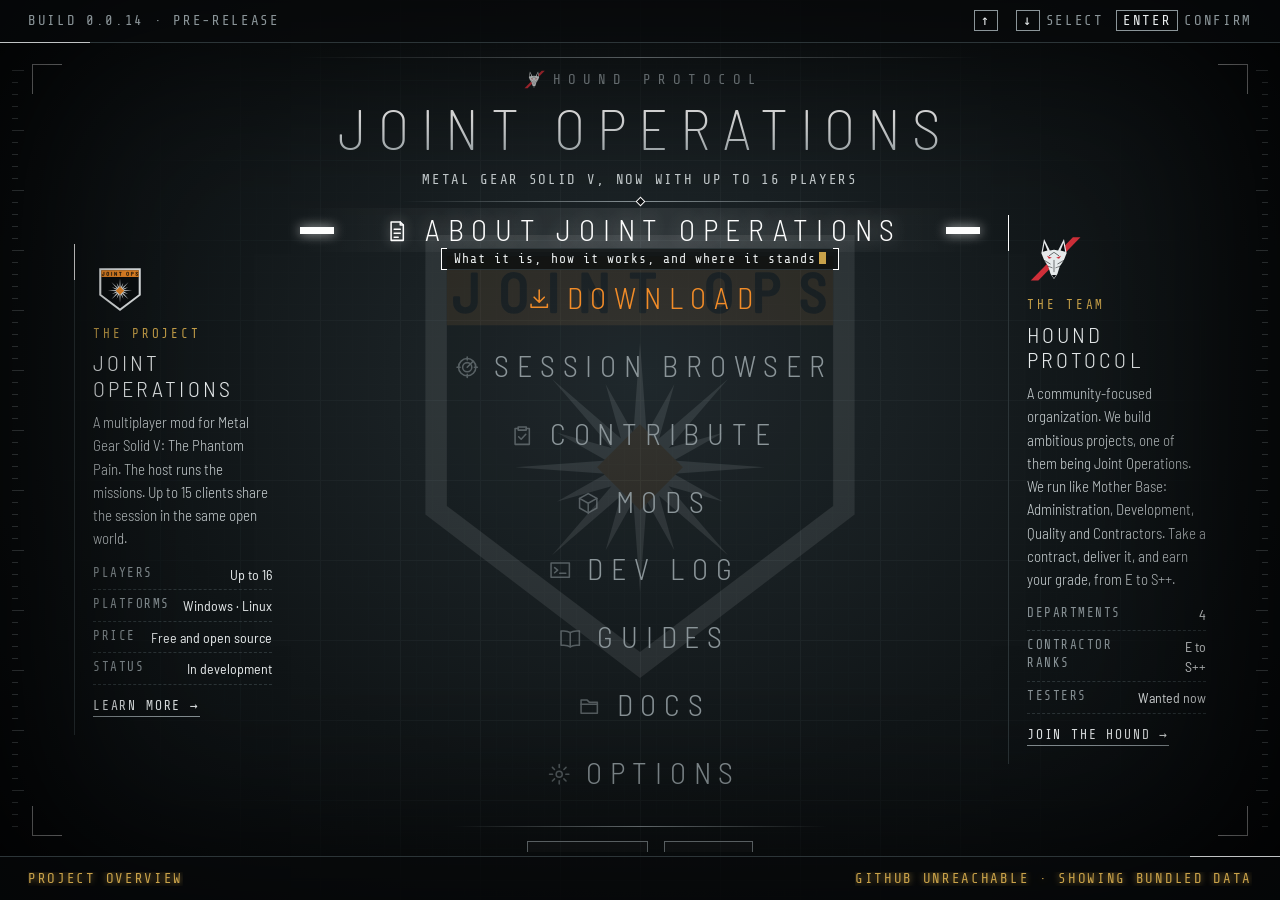
==== commit bc1b1e93: "v0.0.14: Joint Operations badge as the main menu background Co-Authored-By: Claude Opus 5.5 <noreply" ====
--- a/site/index.html
+++ b/site/index.html
@@ -28,7 +28,7 @@
   <div class="fx grid fine" aria-hidden="true"></div>
   <div class="gl" aria-hidden="true"><i></i><i></i><i></i></div>
   <!-- Logo hook: set logo.src in site/data/config.json to replace the emblem -->
-  <div class="logo" id="logo" aria-hidden="true"><img class="emblem scene" src="assets/brand/joint-operations-salute.svg" alt=""></div>
+  <div class="logo" id="logo" aria-hidden="true"><img class="emblem badge" src="assets/brand/joint-operations-mark.svg" alt=""></div>
   <i class="ruler l" aria-hidden="true"></i><i class="ruler r" aria-hidden="true"></i>
   <i class="corner c1" aria-hidden="true"></i><i class="corner c2" aria-hidden="true"></i>
   <i class="corner c3" aria-hidden="true"></i><i class="corner c4" aria-hidden="true"></i>
--- a/site/assets/css/main.css
+++ b/site/assets/css/main.css
@@ -636,7 +636,7 @@
 .sheet { max-width: 794px; min-height: 1123px; margin: 0 auto 24px; padding: 56px 64px 40px; background: #f4f2ec; color: #1c2022; box-shadow: 0 20px 50px rgba(0,0,0,.5); display: flex; flex-direction: column; font: 400 15px/1.6 var(--ui); animation: fade .2s both; }
 .sh-head { display: flex; justify-content: space-between; align-items: flex-start; border-bottom: 2px solid #1c2022; padding-bottom: 12px; }
 .sh-org { display: flex; gap: 10px; align-items: center; }
-.sh-org img { filter: invert(1) brightness(.2); }
+.sh-org img { filter: none; }
 .sh-org span, .sh-code { display: flex; flex-direction: column; }
 .sh-org b, .sh-code b { font: 400 14px/1.2 var(--mono); letter-spacing: .14em; text-transform: uppercase; }
 .sh-org i, .sh-code i { font: 400 12.5px/1.3 var(--mono); font-style: normal; letter-spacing: .1em; color: #5b6062; text-transform: uppercase; }
@@ -696,7 +696,7 @@
   html, body { background: #fff !important; }
   html, body, .stage, .center, #view, #vb { height: auto !important; min-height: 0 !important; overflow: visible !important; position: static !important; display: block !important; background: #fff !important; padding: 0 !important; margin: 0 !important; transform: none !important; }
   .fx, .gl, .logo, .ruler, .corner, .bar, .secwrap, .vh, .sheet-bar, #menuView, noscript, .stage::after { display: none !important; }
-  .sh-org img { filter: invert(1) brightness(.2); }
+  .sh-org img { filter: none; }
   .sheet { width: 100%; max-width: none; min-height: 0; margin: 0; padding: 0; box-shadow: none; background: #fff; animation: none; }
   .sh-body a { color: #1c2022; }
   .sh-body h2 { break-after: avoid; }
@@ -923,7 +923,7 @@
 /* Download */
 .dl-hero { position: relative; padding: 28px 30px; border: 1px solid var(--line); border-left: 3px solid var(--amb); background: linear-gradient(110deg, rgba(201,162,74,.08), rgba(10,13,15,.7) 45%); margin-bottom: 14px; overflow: hidden; }
 .dl-hero.ready { border-left-color: var(--ok); background: linear-gradient(110deg, rgba(127,191,138,.1), rgba(10,13,15,.7) 45%); }
-.dl-hero::after { content: ""; position: absolute; right: -40px; top: -40px; width: 260px; height: 260px; background: url("../brand/joint-operations-emblem-white.svg") center / contain no-repeat; opacity: .05; pointer-events: none; }
+.dl-hero::after { content: ""; position: absolute; right: -40px; top: -40px; width: 260px; height: 260px; background: url("../brand/joint-operations-mark-white.svg") center / contain no-repeat; opacity: .05; pointer-events: none; }
 .dl-hero h3 { margin: 8px 0 8px; font: 300 3vw/1.15 var(--ui); font: 300 clamp(26px, 3vw, 38px)/1.15 var(--ui); letter-spacing: .06em; color: var(--hot); }
 .dl-hero p { margin: 0 0 16px; max-width: 46em; font: 300 17px/1.55 var(--ui); color: var(--fg-2); }
 .dl-status { display: flex; flex-wrap: wrap; gap: 10px 28px; margin: 0 0 18px; }
@@ -1083,3 +1083,43 @@
 .logo .emblem.scene { position: absolute; left: 50%; bottom: 40px; width: 100vw; max-width: 1700px; height: auto; transform: translateX(-50%); opacity: .032; animation: none; }
 .in-view .logo .emblem.scene { opacity: .022; }
 @media (max-width: 700px) { .logo .emblem.scene { width: 160vw; } }
+
+/* Click to copy: code and commands in documents, guides, steps and cards */
+#view [data-copy] { cursor: copy; position: relative; transition: background-color .25s ease, box-shadow .25s ease, color .25s ease; }
+#view code[data-copy]:hover, #view code[data-copy]:focus-visible { background: rgba(242,140,40,.16); box-shadow: 0 0 0 1px rgba(242,140,40,.6); outline: 0; }
+#view pre[data-copy]:hover, #view pre[data-copy]:focus-visible { box-shadow: inset 0 0 0 1px rgba(242,140,40,.6); outline: 0; }
+#view pre[data-copy]::after { content: "Copy"; position: absolute; top: 8px; right: 8px; padding: 3px 8px; font: 400 12px/1.2 var(--mono); letter-spacing: .12em; text-transform: uppercase; color: #0c0f10; background: var(--jo, #f28c28); opacity: 0; transition: opacity .25s ease; }
+#view pre[data-copy]:hover::after, #view pre[data-copy]:focus-visible::after { opacity: 1; }
+#view [data-copy].copied { background: rgba(127,191,138,.22) !important; box-shadow: 0 0 0 1px var(--ok) !important; }
+#view pre[data-copy].copied::after { content: "Copied"; background: var(--ok); opacity: 1; }
+.sheet [data-copy]:hover { background: rgba(242,140,40,.22); }
+.copytip { position: fixed; z-index: 80; left: 0; top: 0; pointer-events: none; padding: 5px 10px; font: 400 12.5px/1.2 var(--mono); letter-spacing: .1em; text-transform: uppercase; white-space: nowrap; color: var(--jo, #f28c28); background: rgba(7,10,11,.94); border: 1px solid rgba(242,140,40,.6); box-shadow: 0 8px 20px rgba(0,0,0,.45); opacity: 0; transition: opacity .2s ease; }
+.copytip.on { opacity: 1; }
+.copytip.ok { color: var(--ok); border-color: var(--ok); }
+.copytip.bad { color: var(--bad); border-color: var(--bad); }
+.copytip .ch { display: inline-block; animation: typeOn .12s both; }
+@media print { #view pre[data-copy]::after, .copytip { display: none !important; } }
+
+/* Team: open positions grouped by department */
+.posgrid { display: grid; grid-template-columns: repeat(2, minmax(0, 1fr)); gap: 14px; margin-top: 10px; }
+.posdept { border: 1px solid var(--line); background: rgba(10,13,15,.6); }
+.posdept header { display: flex; align-items: baseline; justify-content: space-between; gap: 10px; padding: 12px 16px; border-bottom: 1px solid var(--line); border-top: 2px solid var(--amb); }
+.posdept h3 { margin: 0; font: 400 17px/1.1 var(--ui); letter-spacing: .16em; text-transform: uppercase; color: var(--fg); }
+.posdept small { font: 400 12.5px/1 var(--mono); letter-spacing: .1em; text-transform: uppercase; color: var(--dim); }
+.pos { display: grid; grid-template-columns: minmax(0, 1fr) auto auto; align-items: center; gap: 14px; padding: 12px 16px; border-bottom: 1px dashed var(--line); transition: background-color .3s ease; }
+.pos:last-child { border-bottom: 0; }
+.pos:hover { background: rgba(255,255,255,.03); }
+.pos-main b { display: block; font: 400 16px/1.25 var(--ui); color: var(--fg); }
+.pos-main span { font: 300 14px/1.4 var(--ui); color: var(--fg-2); }
+.pos-who { display: flex; flex-direction: column; align-items: flex-end; gap: 5px; font: 400 13px/1.2 var(--mono); color: var(--fg-2); text-align: right; }
+.pips { display: inline-flex; gap: 4px; }
+.pips i { width: 10px; height: 10px; border: 1px solid var(--dim); transform: rotate(45deg); }
+.pips i.on { background: var(--ok); border-color: var(--ok); }
+.pos .pill { margin: 0; justify-self: end; }
+.pos.k-later { opacity: .7; }
+@media (max-width: 900px) { .posgrid { grid-template-columns: 1fr; } }
+@media (max-width: 520px) { .pos { grid-template-columns: minmax(0, 1fr) auto; } .pos-who { grid-column: 1; align-items: flex-start; text-align: left; } }
+
+/* Main menu background: the Joint Operations badge, large and faint behind the menu */
+.logo .emblem.badge { width: 62vmin; width: min(62vmin, 640px); max-width: none; max-height: none; height: auto; opacity: .09; animation: none; filter: saturate(.85); }
+.in-view .logo .emblem.badge { opacity: .04; }
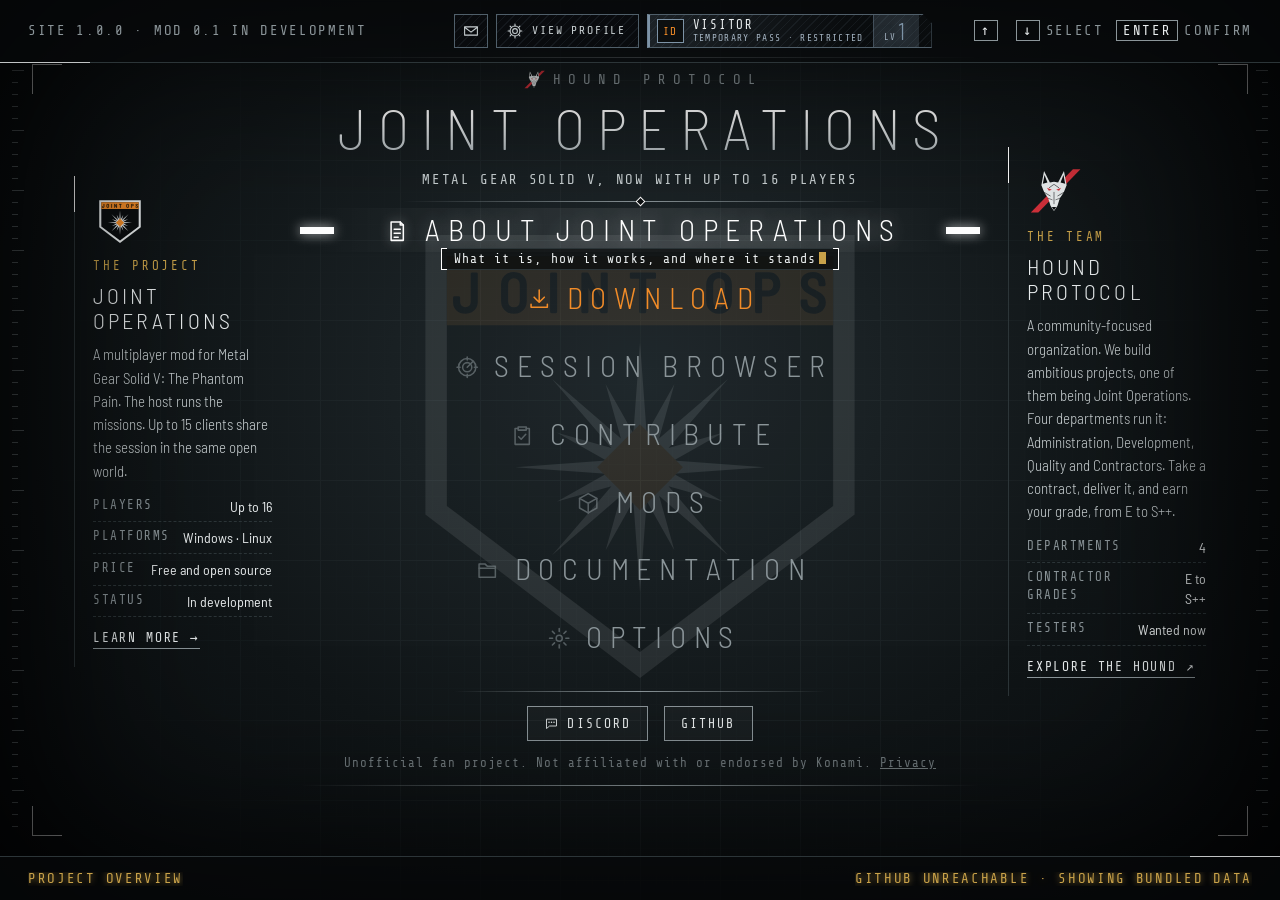
==== commit 8e39c5bb: "Site 1.0.0: separate website version line, security policy, accessibility, relay health check and te" ====
--- a/site/index.html
+++ b/site/index.html
@@ -2,6 +2,8 @@
 <html lang="en">
 <head>
 <meta charset="utf-8">
+<!-- Content Security Policy: only this site's own scripts run; data comes only from GitHub, the sign-in relay and Discord (site 1.0.0). Update connect-src if the relay moves. -->
+<meta http-equiv="Content-Security-Policy" content="default-src 'self'; script-src 'self'; style-src 'self' 'unsafe-inline'; font-src 'self'; img-src 'self' data: https://github.com https://avatars.githubusercontent.com; connect-src 'self' https://api.github.com https://raw.githubusercontent.com https://hp-signin.trueman-truetown.workers.dev https://discord.com; object-src 'none'; base-uri 'self'; form-action 'none'; frame-src 'none'">
 <meta name="viewport" content="width=device-width, initial-scale=1, viewport-fit=cover">
 <title>Hound Protocol · Joint Operations</title>
 <meta name="description" content="MGSV: Joint Operations is a free, unofficial multiplayer mod for Metal Gear Solid V: The Phantom Pain. Up to 16 players in the open world, on Windows and Linux. Built in the open by Hound Protocol.">
@@ -55,7 +57,8 @@
       </div>
       <aside class="side r" id="aboutTeam" aria-label="About Hound Protocol"></aside>
     </div>
-    <section class="view" id="view" hidden aria-live="polite"></section>
+    <section class="view" id="view" hidden></section>
+    <p class="sr-only" id="srNav" aria-live="polite"></p>
   </main>
 
   <footer class="bar bot">
@@ -71,20 +74,7 @@
   <p><a style="color:#c9a24a" href="https://github.com/Hound-Protocol/Joint-Operations">Project and documentation</a> &middot; <a style="color:#c9a24a" href="https://github.com/Hound-Protocol/Joint-Operations/releases">Releases</a> &middot; <a style="color:#c9a24a" href="https://discord.gg/QTpJ89kMCM">Discord</a></p>
   <p style="color:#8b9599;font-size:14px">The full site works in any browser from about 2018 onwards: Chrome or Edge 49+, Firefox 52+, Safari 10+.</p>
 </div>
-<script>
-/* Old-browser check (ES3 only). Without Promise or CSS variables the app cannot run, so show a plain page instead. */
-(function () {
-  var ok = false;
-  try { ok = !!(window.Promise && window.JSON && document.querySelector && window.CSS && CSS.supports && CSS.supports("--a", "0")); } catch (e) { ok = false; }
-  if (!ok) {
-    window.JO_LEGACY = true;
-    var st = document.getElementById("stage") || document.querySelector(".stage");
-    if (st) st.style.display = "none";
-    document.getElementById("legacy").style.display = "block";
-    document.body.style.overflow = "auto";
-  }
-})();
-</script>
+<script src="assets/js/legacy.js"></script>
 <script src="assets/js/app.js"></script>
 </body>
 </html>
--- a/site/assets/css/main.css
+++ b/site/assets/css/main.css
@@ -178,10 +178,9 @@
 .sw[aria-checked="true"]::after { left: 25px; background: var(--hot); }
 
 /* ---------- Views ---------- */
-.view { margin: 0 auto; align-self: flex-start; width: 1040px; width: min(1040px, 92vw); padding: 18px 0 30px; }
-/* Wide views use the 16:9 stage; the neural docs use 80% of the frame */
-.view[data-v="contribute"], .view[data-v="sessions"], .view[data-v="mods"] { width: calc(100vw - 112px); width: min(var(--stage), calc(100vw - 64px)); }
-.view[data-v="docs"] { width: 1040px; width: max(min(1040px, 92vw), min(calc(var(--fw) * .8), calc(100vw - 64px))); }
+/* Layout stability rule (HP-GDE-012): every section uses the same frame width, 80% of the 16:9 frame, so nothing
+   grows or shrinks when you switch sections or zones. Long text keeps its own reading width inside the frame. */
+.view { margin: 0 auto; align-self: flex-start; width: 1040px; width: max(min(1040px, 92vw), min(calc(var(--fw) * .8), calc(100vw - 64px))); padding: 18px 0 30px; }
 .view #vb { animation: viewIn .45s cubic-bezier(.2,.8,.2,1) both; }
 .vh { display: flex; justify-content: space-between; align-items: flex-end; gap: 12px; padding-bottom: 12px; margin-bottom: 16px; border-bottom: 1px solid var(--dim); position: relative; }
 .vh::after { content: ""; position: absolute; left: 0; bottom: -1px; width: 120px; height: 1px; background: var(--hot); }
@@ -315,14 +314,6 @@
 .stat span { font: 400 12.5px/1 var(--mono); letter-spacing: .16em; text-transform: uppercase; color: var(--dim); }
 
 /* Docs */
-.docs { display: grid; grid-template-columns: 250px 1fr; gap: 24px; align-items: start; }
-.doc-nav { position: sticky; top: 0; display: flex; flex-direction: column; gap: 2px; }
-.doc-toggle { display: none; }
-.doc-nav .grp { font: 400 12.5px/1 var(--mono); letter-spacing: .22em; text-transform: uppercase; color: var(--amb); margin: 14px 0 6px; }
-.doc-nav .grp:first-of-type { margin-top: 8px; }
-.doc-nav a { display: block; padding: 8px 10px; border-left: 2px solid transparent; color: var(--dim); text-decoration: none; font: 400 14px/1.3 var(--mono); letter-spacing: .04em; }
-.doc-nav a:hover { color: var(--fg); background: rgba(255,255,255,.04); }
-.doc-nav a[aria-current="true"] { color: var(--hot); border-left-color: var(--hot); background: rgba(255,255,255,.06); }
 .doc { min-width: 0; border-left: 1px solid var(--line); padding-left: 24px; font: 400 16px/1.65 var(--ui); color: var(--fg-2); animation: fade .15s both; }
 .doc h1, .doc h2, .doc h3, .doc h4 { color: var(--fg); font-family: var(--ui); letter-spacing: .1em; text-transform: uppercase; line-height: 1.2; }
 .doc h1 { font-weight: 300; font-size: 28px; margin: 0 0 16px; }
@@ -396,28 +387,6 @@
 .chips li { padding: 7px 12px; border: 1px solid var(--line); font: 400 13px/1 var(--mono); letter-spacing: .08em; text-transform: uppercase; color: var(--fg); opacity: 0; }
 .bf-sec.in .chips li { opacity: 1; transition: opacity .3s; transition-delay: calc(var(--k) * 70ms + .2s); }
 /* Roadmap */
-.bf-road { position: relative; display: grid; grid-template-columns: repeat(5, 1fr); padding-top: 30px; }
-.bf-road::before { content: ""; position: absolute; left: 0; right: 0; top: 10px; height: 2px; background: var(--line); }
-.bf-road .fill { position: absolute; left: 0; top: 10px; height: 2px; width: 0; background: var(--amb); box-shadow: 0 0 10px rgba(201,162,74,.7); }
-.bf-sec.in .bf-road .fill { width: var(--p); transition: width 1.2s cubic-bezier(.3,.7,.2,1) .26s; }
-.bf-road .ph { position: relative; display: block; padding: 0 12px 0 0; color: inherit; text-decoration: none; }
-.bf-road .ph:hover .tt { color: var(--hot); }
-.bf-road .ph::before { content: ""; position: absolute; left: 0; top: -26px; width: 12px; height: 12px; border: 1px solid var(--dim); background: var(--bg); transform: rotate(45deg); }
-.bf-road .ph.now::before { border-color: var(--amb); background: var(--amb); animation: ping2 1.6s ease-out infinite; }
-.bf-road .ph.done::before { border-color: var(--ok); background: var(--ok); }
-.bf-road .n { font: 400 12.5px/1 var(--mono); letter-spacing: .18em; text-transform: uppercase; color: var(--dim); }
-.bf-road .ph.now .n { color: var(--amb); }
-.bf-road .tt { margin-top: 6px; font: 400 18px/1.25 var(--ui); letter-spacing: .05em; color: var(--fg); transition: color .26s; }
-.bf-road .c { margin-top: 4px; font: 400 13px/1 var(--mono); color: var(--dim); }
-.rm-list { display: grid; gap: 14px; }
-.rm-ph { border: 1px solid var(--line); background: rgba(10,13,15,.65); padding: 18px 20px; scroll-margin-top: 12px; }
-.rm-ph.now { border-color: var(--dim); box-shadow: inset 2px 0 0 var(--amb); }
-.rm-h { display: flex; align-items: center; gap: 14px; margin-bottom: 12px; }
-.rm-h .n { font: 400 12.5px/1 var(--mono); letter-spacing: .18em; text-transform: uppercase; color: var(--dim); }
-.rm-h h3 { flex: 1; margin: 0; font: 300 22px/1.2 var(--ui); letter-spacing: .1em; text-transform: uppercase; color: var(--hot); }
-.rm-h .pill { margin: 0; }
-.rm-ph .meter { margin-bottom: 12px; }
-.rm-ph.now .meter i { background: var(--amb); }
 .rm-items { list-style: none; margin: 0; padding: 0; display: grid; gap: 2px; }
 .rm-items li { position: relative; padding: 6px 0 6px 28px; font: 400 15px/1.45 var(--ui); color: var(--fg-2); }
 .rm-items li::before { content: ""; position: absolute; left: 2px; top: 10px; width: 12px; height: 12px; border: 1px solid var(--dim); }
@@ -461,23 +430,8 @@
 .radar .blip { position: absolute; left: 62%; top: 30%; width: 5px; height: 5px; border-radius: 50%; background: var(--amb); opacity: 0; animation: blipOn 3.2s linear infinite; }
 
 /* Docs search results */
-.hits { list-style: none; margin: 0; padding: 0; }
-.hits li { padding: 14px 0; border-bottom: 1px solid var(--line); }
-.hits a { font: 400 18px/1.3 var(--ui); letter-spacing: .04em; color: var(--hot); text-decoration: none; margin-right: 10px; }
-.hits a:hover { text-decoration: underline; }
-.hits .cnt { font: 400 13px var(--mono); color: var(--dim); }
-.hits p { margin: 6px 0 0; font: 400 14px/1.55 var(--mono); color: var(--fg-2); }
-.hits mark { background: rgba(201,162,74,.2); color: var(--amb); }
 
 /* Dev log */
-.day { margin-bottom: 18px; }
-.day-d { font: 400 13px/1 var(--mono); letter-spacing: .2em; color: var(--amb); padding-bottom: 8px; border-bottom: 1px solid var(--line); margin-bottom: 4px; }
-.entry { display: grid; grid-template-columns: 110px minmax(0, 1fr); gap: 14px; padding: 14px 0; border-bottom: 1px solid var(--line); }
-.entry .pill { justify-self: start; align-self: start; margin: 2px 0 0; }
-.entry h3 { margin: 0; font: 400 16px/1.35 var(--ui); letter-spacing: .03em; color: var(--fg); }
-.entry h3 a { color: var(--fg); text-decoration-color: var(--dim); }
-.entry p { margin: 6px 0 0; font: 400 15px/1.55 var(--ui); color: var(--fg-2); }
-.entry .meta { margin-top: 6px; font: 400 13px/1 var(--mono); color: var(--dim); }
 
 /* ---------- Option toggles applied to body ---------- */
 .no-grid .grid { display: none; }
@@ -523,15 +477,6 @@
   .disclaimer { margin-top: 8px; }
 }
 @media (max-width: 860px) {
-  .bf-road { grid-template-columns: 1fr; gap: 16px; padding-top: 0; padding-left: 28px; }
-  .bf-road::before { left: 5px; right: auto; top: 0; bottom: 0; width: 2px; height: auto; }
-  .bf-road .fill { display: none; }
-  .bf-road .ph::before { left: -28px; top: 4px; }
-  .docs { grid-template-columns: 1fr; }
-  .doc-nav { position: static; flex-direction: row; flex-wrap: wrap; gap: 4px; }
-  .doc-nav .grp { width: 100%; margin: 8px 0 2px; }
-  .doc-nav a { border-left: 0; border-bottom: 2px solid transparent; padding: 6px 8px; }
-  .doc-nav a[aria-current="true"] { border-bottom-color: var(--hot); }
   .doc { border-left: 0; padding-left: 0; border-top: 1px solid var(--line); padding-top: 16px; }
   .opt { grid-template-columns: 1fr; }
 }
@@ -546,7 +491,6 @@
   .corner { display: none; }
   .opt > div + div .label:first-child { margin-top: 22px; }
   .vh { flex-direction: column; align-items: flex-start; }
-  .entry { grid-template-columns: 1fr; gap: 8px; }
 }
 
 /* ---------- Touch devices (phones and tablets) ---------- */
@@ -582,8 +526,9 @@
   .menu a.on { border-left-color: var(--hot); }
   .menu .hl { height: 100%; }
   .menu .t { font-size: 20px; letter-spacing: .18em; padding-left: 0; }
-  .menu .win { margin: 4px 0 0; padding: 0; width: auto; }
-  .menu .d { font-size: 13px; line-height: 1.4; }
+  .menu .win { margin: 4px 0 0; padding: 0; width: auto; height: auto; }
+  .menu .win::before, .menu .win::after { display: none; }
+  .menu .d { font-size: 13px; line-height: 1.4; white-space: normal; }
   .links { justify-content: flex-start; padding: 0 14px; }
   .disclaimer { text-align: left; padding: 0 14px; }
   .view, .view[data-v] { width: calc(100% - 32px); padding-top: 0; }
@@ -598,18 +543,8 @@
   .stats { grid-template-columns: 1fr 1fr; }
   .scanbox { flex-direction: column; text-align: center; }
   .doc-toggle { display: flex; width: 100%; justify-content: space-between; margin-bottom: 8px; }
-  .doc-nav { position: static; display: block; }
-  .doc-nav > a, .doc-nav > .grp, .doc-nav > #dq { display: none; }
-  .doc-nav.open > a, .doc-nav.open > .grp { display: block; }
-  .doc-nav.open > #dq { display: block; width: 100%; margin-bottom: 8px; }
-  .doc-nav.open { border: 1px solid var(--line); padding: 10px; margin-bottom: 14px; }
-  .doc-nav a { border-left: 2px solid transparent; border-bottom: 0; }
-  .doc-nav a[aria-current="true"] { border-left-color: var(--hot); }
   .doc { font-size: 16px; }
   .doc table { font-size: 13px; }
-  .entry { grid-template-columns: 1fr; }
-  .rm-h { flex-wrap: wrap; gap: 8px; }
-  .rm-h h3 { font-size: 18px; }
 }
 /* Phones in landscape */
 @media (max-height: 500px) and (orientation: landscape) {
@@ -633,6 +568,17 @@
 .mini .m-sum { font: 300 14px/1.45 var(--ui); color: #43494b; }
 .mini .m-foot { margin-top: auto; font: 400 12px/1.3 var(--mono); letter-spacing: .1em; text-transform: uppercase; color: #6b6f70; border-top: 1px solid #cfccc3; padding-top: 6px; }
 .sheet-bar { margin-bottom: 16px; }
+/* Sheet bar: each action has its own colour code; Return to Handbook Library sits on the right, on a textured plate */
+.sheet-bar .sb-pdf, .sheet-bar .sb-print, .sheet-bar .sb-gh { border-left: 3px solid var(--sb); color: var(--sb); }
+.sheet-bar .sb-pdf { --sb: #f28c28; } .sheet-bar .sb-print { --sb: #6fb7c9; } .sheet-bar .sb-gh { --sb: #b8c2c5; }
+.sheet-bar .sb-pdf:hover, .sheet-bar .sb-print:hover, .sheet-bar .sb-gh:hover, .sheet-bar .sb-pdf:focus-visible, .sheet-bar .sb-print:focus-visible, .sheet-bar .sb-gh:focus-visible { color: var(--fg); border-color: var(--sb); background: color-mix(in srgb, var(--sb) 16%, transparent); }
+.sheet-bar .sb-back { margin-left: auto; color: #f3e3b8; border: 1px solid #c9a24a; border-left-width: 3px;
+  background: repeating-linear-gradient(135deg, rgba(201,162,74,.10) 0 2px, transparent 2px 7px), linear-gradient(90deg, rgba(201,162,74,.22), rgba(201,162,74,.06)); }
+.sheet-bar .sb-back span { font-size: 15px; line-height: 1; color: #e2b955; transition: transform .26s cubic-bezier(.2,.8,.2,1); }
+.sheet-bar .sb-back:hover, .sheet-bar .sb-back:focus-visible { color: #fff; border-color: #e2b955;
+  background: repeating-linear-gradient(135deg, rgba(226,185,85,.16) 0 2px, transparent 2px 7px), linear-gradient(90deg, rgba(226,185,85,.34), rgba(226,185,85,.10)); }
+.sheet-bar .sb-back:hover span, .sheet-bar .sb-back:focus-visible span { transform: translateX(-3px); }
+@media (max-width: 700px) { .sheet-bar .sb-back { margin-left: 0; flex: 1 1 100%; } }
 .sheet { max-width: 794px; min-height: 1123px; margin: 0 auto 24px; padding: 56px 64px 40px; background: #f4f2ec; color: #1c2022; box-shadow: 0 20px 50px rgba(0,0,0,.5); display: flex; flex-direction: column; font: 400 15px/1.6 var(--ui); animation: fade .2s both; }
 .sh-head { display: flex; justify-content: space-between; align-items: flex-start; border-bottom: 2px solid #1c2022; padding-bottom: 12px; }
 .sh-org { display: flex; gap: 10px; align-items: center; }
@@ -703,113 +649,17 @@
   .sh-body table, .sh-body pre { break-inside: avoid; }
 }
 
-/* ---------------- Docs: neural web ---------------- */
+/* ---------------- Docs: shared helpers ---------------- */
 .sr-only { position: absolute !important; width: 1px; height: 1px; padding: 0; margin: -1px; overflow: hidden; clip: rect(0 0 0 0); white-space: nowrap; border: 0; }
 .sr-only:focus-within { position: static !important; width: auto; height: auto; margin: 8px; clip: auto; white-space: normal; }
-.nw { position: relative; display: flex; gap: 14px; height: 460px; height: max(460px, min(calc(var(--fh) * .8), calc(100vh - 318px))); }
-.nw-graph { position: relative; flex: 1 1 100%; min-width: 0; overflow: hidden; border: 1px solid var(--line); transition: flex-basis .55s cubic-bezier(.2,.8,.2,1), opacity .4s;
-  background:
-    radial-gradient(circle at 50% 50%, rgba(201,162,74,.10), transparent 52%),
-    radial-gradient(circle at 18% 82%, rgba(111,183,201,.09), transparent 42%),
-    radial-gradient(circle at 86% 14%, rgba(169,155,224,.08), transparent 40%),
-    repeating-radial-gradient(circle at 50% 50%, rgba(255,255,255,.04) 0 1px, transparent 1px 72px),
-    linear-gradient(rgba(255,255,255,.022) 1px, transparent 1px) 0 0 / 24px 24px,
-    linear-gradient(90deg, rgba(255,255,255,.022) 1px, transparent 1px) 0 0 / 24px 24px,
-    #070a0b; }
-.nw-graph::before { content: ""; position: absolute; top: 0; right: 0; bottom: 0; left: 0; pointer-events: none; opacity: .09; mix-blend-mode: overlay;
-  background: url("data:image/svg+xml,%3Csvg xmlns='http://www.w3.org/2000/svg' width='160' height='160'%3E%3Cfilter id='n'%3E%3CfeTurbulence type='fractalNoise' baseFrequency='.9' numOctaves='2' stitchTiles='stitch'/%3E%3C/filter%3E%3Crect width='100%25' height='100%25' filter='url(%23n)'/%3E%3C/svg%3E"); }
-.nw-graph::after { content: ""; position: absolute; left: 50%; top: 50%; width: 160%; aspect-ratio: 1; transform: translate(-50%, -50%); pointer-events: none; opacity: .07;
-  background: conic-gradient(from 0deg, rgba(201,162,74,.9), transparent 12%, transparent); animation: nwSweep 9s linear infinite; border-radius: 50%; }
-.no-motion .nw-graph::after { animation: none; display: none; }
-@keyframes nwSweep { to { transform: translate(-50%, -50%) rotate(360deg); } }
-.nw-graph canvas { position: absolute; left: 0; top: 0; z-index: 1; display: block; width: 100%; height: 100%; touch-action: none; }
-.nw-graph { box-shadow: inset 0 0 120px rgba(0,0,0,.75); }
-.nw-hud { position: absolute; z-index: 2; top: 12px; right: 12px; display: flex; gap: 8px; align-items: center; }
-.nw-hud .field { width: 220px; width: min(220px, 40vw); background: rgba(7,10,11,.8); }
-.nw-hint { position: absolute; z-index: 2; top: 18px; left: 16px; font: 400 12.5px/1.4 var(--mono); letter-spacing: .14em; text-transform: uppercase; color: var(--amb); transition: opacity .6s; }
-.nw-hint.done { opacity: .55; }
-.nw-legend { position: absolute; z-index: 2; left: 12px; bottom: 12px; right: 12px; display: flex; flex-wrap: wrap; gap: 6px; pointer-events: none; }
-.nw-chip { pointer-events: auto; display: inline-flex; align-items: center; gap: 7px; padding: 5px 9px; font: 400 12px/1 var(--mono); letter-spacing: .14em; text-transform: uppercase; color: var(--fg-2); background: rgba(7,10,11,.75); border: 1px solid var(--line); cursor: pointer; }
-.nw-chip i { width: 8px; height: 8px; border-radius: 50%; background: var(--c); box-shadow: 0 0 8px var(--c); }
-.nw-chip:hover, .nw-chip.on { color: var(--fg); border-color: var(--c); }
-.nw-tip { position: absolute; left: 0; top: 0; z-index: 3; pointer-events: none; opacity: 0; transition: opacity .28s ease; will-change: transform; max-width: 260px; display: flex; flex-direction: column; gap: 3px; padding: 8px 12px; background: rgba(7,10,11,.92); border: 1px solid var(--line); border-left: 2px solid var(--c); box-shadow: 0 10px 24px rgba(0,0,0,.5); }
-.nw-tip.on { opacity: 1; }
-.nw-tip b { font: 400 15px/1.2 var(--ui); color: var(--fg); }
-.nw-tip span { font: 400 12px/1.3 var(--mono); letter-spacing: .12em; text-transform: uppercase; color: var(--c); }
-.nw-stage { position: relative; flex: 0 0 0; width: 0; min-width: 0; display: flex; flex-direction: column; overflow: hidden; transition: flex-basis .55s cubic-bezier(.2,.8,.2,1); }
-.nw.reading .nw-graph { flex-basis: 38%; }
-.nw.reading .nw-stage { flex-basis: 61%; }
-.dwin { --c: var(--amb); display: flex; flex-direction: column; min-height: 0; margin-bottom: 6px; background: rgba(9,12,14,.94); border: 1px solid var(--line); border-top: 2px solid var(--c); box-shadow: 0 14px 34px rgba(0,0,0,.45); }
-.dwin.focus { flex: 1; margin-bottom: 0; }
-.dwin.enter { animation: winIn .45s cubic-bezier(.2,.8,.2,1) both; }
-@keyframes winIn { from { opacity: 0; transform: translateX(40px) scale(.97); } }
-.dwin-h { display: flex; align-items: center; gap: 10px; padding: 7px 8px 7px 14px; background: linear-gradient(90deg, color-mix(in srgb, var(--c) 16%, transparent), transparent 70%); border-bottom: 1px solid var(--line); }
-.dwin:not(.focus) .dwin-h { cursor: pointer; border-bottom: 0; }
-.dwin:not(.focus) .dwin-h:hover b { color: var(--hot); }
-.dwin-h .dot { width: 8px; height: 8px; border-radius: 50%; background: var(--c); box-shadow: 0 0 10px var(--c); flex: none; }
-.dwin-h b { font: 400 14px/1.2 var(--ui); letter-spacing: .1em; text-transform: uppercase; color: var(--fg); white-space: nowrap; overflow: hidden; text-overflow: ellipsis; }
-.dwin-h span { font: 400 12px/1 var(--mono); letter-spacing: .14em; text-transform: uppercase; color: var(--c); margin-right: auto; white-space: nowrap; }
-.wb { width: 30px; height: 26px; display: grid; place-items: center; background: transparent; border: 1px solid var(--line); color: var(--fg-2); font: 400 16px/1 var(--mono); cursor: pointer; }
-.wb:hover, .wb:focus-visible { color: var(--hot); border-color: var(--hot); }
-.wb[data-act="close"]:hover { color: var(--bad); border-color: var(--bad); }
-.dwin-b { flex: 1; min-height: 0; overflow: auto; padding: 22px; scrollbar-width: thin; scrollbar-color: var(--line) transparent;
-  background: repeating-linear-gradient(0deg, rgba(255,255,255,.015) 0 1px, transparent 1px 4px); }
-.doc.a4 { position: relative; max-width: 760px; min-height: 1075px; min-height: min(1075px, 141.4vw); margin: 0 auto; padding: 46px 54px; border: 1px solid var(--line); background: linear-gradient(180deg, #12181b, #0c1012); box-shadow: 0 20px 44px rgba(0,0,0,.55); animation: none; }
-.doc.a4::before, .doc.a4::after { content: ""; position: absolute; width: 18px; height: 18px; border: 1px solid var(--c, var(--amb)); }
-.doc.a4::before { left: -1px; top: -1px; border-right: 0; border-bottom: 0; }
-.doc.a4::after { right: -1px; bottom: -1px; border-left: 0; border-top: 0; }
-.dwin-f .lnk { margin-left: auto; background: none; border: 0; padding: 0; font: inherit; color: var(--fg-2); text-decoration: underline; cursor: pointer; }
-.dwin-f .lnk:hover { color: var(--hot); }
-.dwin-f { display: flex; justify-content: space-between; gap: 12px; padding: 8px 14px; border-top: 1px solid var(--line); font: 400 12.5px/1.3 var(--mono); letter-spacing: .06em; color: var(--dim); }
-.nw-dock { position: absolute; z-index: 6; left: 50%; bottom: 10px; transform: translate(-50%, 20px); display: flex; gap: 8px; opacity: 0; pointer-events: none; transition: opacity .25s, transform .3s; }
-.nw-dock.on { opacity: 1; transform: translate(-50%, 0); pointer-events: auto; }
-.dtab { --c: var(--amb); position: relative; width: 180px; height: 36px; display: flex; align-items: center; gap: 8px; padding: 0 12px; background: rgba(9,12,14,.96); border: 1px solid var(--line); border-top: 2px solid var(--c); color: var(--fg); cursor: pointer; box-shadow: 0 10px 24px rgba(0,0,0,.5); }
-.dtab .dot { width: 7px; height: 7px; border-radius: 50%; background: var(--c); box-shadow: 0 0 8px var(--c); flex: none; }
-.dtab .tt { font: 400 12.5px/1 var(--mono); letter-spacing: .1em; text-transform: uppercase; white-space: nowrap; overflow: hidden; text-overflow: ellipsis; }
-.dtab .pv { position: absolute; left: -1px; right: -1px; bottom: calc(100% + 8px); height: 190px; display: flex; flex-direction: column; gap: 6px; padding: 12px; overflow: hidden; text-align: left; background: rgba(9,12,14,.97); border: 1px solid var(--line); border-top: 2px solid var(--c); box-shadow: 0 14px 30px rgba(0,0,0,.6); opacity: 0; transform: translateY(14px) scaleY(.85); transform-origin: bottom center; pointer-events: none; transition: opacity .26s, transform .25s cubic-bezier(.2,.8,.2,1); }
-.dtab .pv b { font: 400 14px/1.2 var(--ui); color: var(--fg); }
-.dtab .pv i { font: 400 11px/1 var(--mono); font-style: normal; letter-spacing: .14em; text-transform: uppercase; color: var(--c); }
-.dtab .pv span { font: 300 13px/1.45 var(--ui); color: var(--fg-2); -webkit-mask-image: linear-gradient(#000 60%, transparent); mask-image: linear-gradient(#000 60%, transparent); }
-.dtab:hover .pv, .dtab:focus-visible .pv { opacity: 1; transform: none; }
-.nw-ghost { position: fixed; z-index: 60; pointer-events: none; transform-origin: 0 0; border: 1px solid var(--c); border-top-width: 2px; background: rgba(9,12,14,.75); box-shadow: 0 0 30px color-mix(in srgb, var(--c) 30%, transparent); }
-.nw-switch { margin-bottom: 10px; width: 100%; }
-.nw.reading .nw-hint { opacity: 0; pointer-events: none; }
-.nw.reading .nw-hud { left: 12px; }
-.nw.reading .nw-hud .field { flex: 1; width: auto; min-width: 0; }
-.nw.docked .nw-legend { bottom: 58px; }
-@media (max-width: 760px) {
-  .nw { height: calc(100vh - 250px); min-height: 420px; }
-  .nw.reading .nw-graph { flex-basis: 0; opacity: 0; border: 0; }
-  .nw.reading .nw-stage { flex-basis: 100%; }
-  .nw-hud { left: 10px; right: 10px; top: 44px; }
-  .nw-hud .field { flex: 1; width: auto; }
-  .nw-hint { top: 14px; left: 12px; font-size: 12px; }
-  .nw-legend { gap: 4px; }
-  .nw-chip { padding: 4px 6px; font-size: 11px; }
-  .dwin-b { padding: 10px; }
-  .doc.a4 { padding: 24px 18px; min-height: 0; }
-  .dtab { width: 110px; }
-  .nw-dock { bottom: 6px; }
-}
-
-/* ---------------- Session Browser: empty-state area scan ---------------- */
-  background: radial-gradient(ellipse at 20% 50%, rgba(111,227,154,.08), transparent 60%), repeating-linear-gradient(0deg, rgba(255,255,255,.025) 0 1px, transparent 1px 3px); }
-  background: url("data:image/svg+xml,%3Csvg xmlns='http://www.w3.org/2000/svg' width='120' height='120'%3E%3Cfilter id='n'%3E%3CfeTurbulence type='fractalNoise' baseFrequency='1.4' numOctaves='1'/%3E%3C/filter%3E%3Crect width='100%25' height='100%25' filter='url(%23n)'/%3E%3C/svg%3E"); }
-@media (max-width: 700px) { .ops { flex-direction: column; text-align: center; gap: 20px; } .ops-read { align-items: center; } .ops-freq { font-size: 36px; } }
+
 
 /* About: shared alert states */
-.alerts { display: grid; grid-template-columns: repeat(3, minmax(0, 1fr)); gap: 12px; margin-top: 14px; }
-.al { --c: var(--ok); padding: 16px; border: 1px solid var(--line); border-top: 3px solid var(--c); background: rgba(10,13,15,.7); opacity: 0; transform: translateY(8px); transition: opacity .4s, transform .4s; transition-delay: calc(var(--k) * 110ms + .1s); }
-.bf-sec.in .al { opacity: 1; transform: none; }
-.al.search { --c: var(--medium, #e3c45a); } .al.detected { --c: var(--hard, #d77a6e); }
-.al b { display: block; font: 400 18px/1 var(--ui); letter-spacing: .16em; text-transform: uppercase; color: var(--c); margin-bottom: 8px; }
-.al p { margin: 0; font: 300 15px/1.5 var(--ui); color: var(--fg-2); }
-.al.detected b { animation: opsFlash 1.2s steps(1) infinite; }
 .no-motion .al.detected b { animation: none; }
 @media (max-width: 760px) { .alerts { grid-template-columns: 1fr; } }
 
 /* ---------------- Contribute: field columns (kanban) ---------------- */
-.kanban { display: grid; grid-auto-flow: column; grid-auto-columns: minmax(270px, 1fr); gap: 14px; overflow-x: auto; padding: 4px 2px 14px; scroll-snap-type: x proximity; scrollbar-width: thin; scrollbar-color: var(--line) transparent; }
+.kanban { display: grid; grid-auto-flow: column; grid-auto-columns: minmax(270px, 1fr); gap: 30px; overflow-x: auto; padding: 4px 2px 14px; scroll-snap-type: x proximity; scrollbar-width: thin; scrollbar-color: var(--line) transparent; }
 .kcol { --f: var(--amb); scroll-snap-align: start; display: flex; flex-direction: column; min-width: 0; background: linear-gradient(180deg, rgba(255,255,255,.03), rgba(255,255,255,0) 40%), rgba(6,9,10,.6); border: 1px solid var(--line); border-top: 3px solid var(--f); }
 .kcol.f-code { --f: #6fb7c9; } .kcol.f-re { --f: #d77a6e; } .kcol.f-qa { --f: #8fbf7f; } .kcol.f-design { --f: #a99be0; } .kcol.f-docs { --f: #c9a24a; }
 .kcol-h { position: sticky; top: 0; z-index: 1; padding: 14px 14px 12px; background: rgba(9,12,14,.96); border-bottom: 1px solid var(--line); }
@@ -961,12 +811,6 @@
 @media (max-width: 760px) { .modflow { grid-template-columns: 1fr; } }
 
 /* Dev log */
-.log-ctx { display: grid; grid-template-columns: repeat(4, minmax(0, 1fr)); gap: 10px; margin-bottom: 14px; }
-.log-ctx div { padding: 12px 14px; border: 1px solid var(--line); background: rgba(10,13,15,.55); }
-.log-ctx span { display: block; margin-bottom: 4px; font: 400 12px/1.3 var(--mono); letter-spacing: .16em; text-transform: uppercase; color: var(--dim); }
-.log-ctx b { font: 400 16px/1.3 var(--ui); color: var(--fg); }
-.entry mark, .log-tools mark { background: rgba(201,162,74,.28); color: var(--hot); padding: 0 1px; }
-@media (max-width: 760px) { .log-ctx { grid-template-columns: repeat(2, minmax(0, 1fr)); } }
 
 /* Options */
 .presets { display: grid; grid-template-columns: repeat(3, minmax(0, 1fr)); gap: 10px; margin-bottom: 18px; }
@@ -1031,7 +875,7 @@
 @keyframes viewIn { from { opacity: 0; transform: translateY(10px); } }
 @keyframes riseIn { from { opacity: 0; transform: translateY(12px) scale(.985); } }
 a, button, .field, summary { transition: color .3s ease, background-color .3s ease, border-color .3s ease, box-shadow .3s ease, opacity .3s ease, transform .3s cubic-bezier(.2,.8,.2,1); }
-#ctab > *, .modgrid, .dl-hero, .log-ctx, .presets, .chain, .ranks { animation: viewIn .45s cubic-bezier(.2,.8,.2,1) both; }
+#ctab > *, .modgrid, .dl-hero, .presets, .chain, .ranks { animation: viewIn .45s cubic-bezier(.2,.8,.2,1) both; }
 .panel, .stat, .node, .modc, .preset, .rank, .dl-hist a, .kcol { transition: border-color .35s ease, background-color .35s ease, box-shadow .35s ease, transform .35s cubic-bezier(.2,.8,.2,1); }
 .stat:hover, .rank:hover, .modc:hover, .node:hover, .preset:hover { transform: translateY(-2px); box-shadow: 0 10px 24px rgba(0,0,0,.35); }
 .btn:active, .preset:active, .diffcard:active, .howbtn:active { transform: translateY(1px) scale(.99); }
@@ -1039,22 +883,6 @@
 .no-motion .center { scroll-behavior: auto; }
 
 /* Docs: classic switch, layout with the usage guide beside the web */
-.nw-top { display: flex; justify-content: center; margin: -4px 0 14px; }
-.nw-switchbar { display: inline-flex; align-items: center; gap: 14px; padding: 8px 10px 8px 16px; border: 1px solid var(--line); background: rgba(10,13,15,.6); }
-.nw-switchbar span { font: 300 15px/1.3 var(--ui); color: var(--fg-2); }
-.nw-wrap { display: grid; grid-template-columns: minmax(0, 1fr) 270px; gap: 14px; align-items: start; }
-.nw-wrap.reading { grid-template-columns: minmax(0, 1fr) 0; gap: 0; }
-.nw-wrap.reading .nw-guide { opacity: 0; pointer-events: none; overflow: hidden; }
-.nw-guide { padding: 14px 16px; border: 1px solid var(--line); background: rgba(10,13,15,.6); transition: opacity .35s ease; }
-.nw-guide .label { margin-top: 0; }
-.nw-guide ul { list-style: none; margin: 0; padding: 0; display: grid; gap: 10px; }
-.nw-guide li { display: grid; gap: 2px; padding-bottom: 10px; border-bottom: 1px dashed var(--line); }
-.nw-guide li:last-child { border-bottom: 0; padding-bottom: 0; }
-.nw-guide b { font: 400 13px/1.2 var(--mono); letter-spacing: .14em; text-transform: uppercase; color: var(--amb); }
-.nw-guide span { font: 300 14px/1.45 var(--ui); color: var(--fg-2); }
-.nw-count { margin-top: 12px; font: 400 12.5px/1.3 var(--mono); letter-spacing: .1em; text-transform: uppercase; color: var(--dim); }
-@media (max-width: 1100px) { .nw-wrap { grid-template-columns: 1fr; } .nw-guide ul { grid-template-columns: repeat(auto-fill, minmax(200px, 1fr)); } .nw-wrap.reading .nw-guide { display: none; } }
-@media (max-width: 700px) { .nw-switchbar { flex-direction: column; gap: 8px; padding: 10px; text-align: center; } }
 
 /* AI agent credit on records (ADR 0015) */
 .pill.agent { color: #9fd3e0; border-color: rgba(111,183,201,.6); }
@@ -1123,3 +951,1094 @@
 /* Main menu background: the Joint Operations badge, large and faint behind the menu */
 .logo .emblem.badge { width: 62vmin; width: min(62vmin, 640px); max-width: none; max-height: none; height: auto; opacity: .09; animation: none; filter: saturate(.85); }
 .in-view .logo .emblem.badge { opacity: .04; }
+
+/* About: frequently asked questions */
+.faq { display: grid; gap: 0; max-width: 860px; border-top: 1px solid var(--line); }
+.faq details { border-bottom: 1px solid var(--line); }
+.faq summary { display: flex; justify-content: space-between; gap: 16px; padding: 16px 4px; cursor: pointer; list-style: none; font: 400 18px/1.3 var(--ui); color: var(--fg); transition: color .3s ease; }
+.faq summary::-webkit-details-marker { display: none; }
+.faq summary::after { content: "+"; font: 300 22px/1 var(--ui); color: var(--amb); transition: transform .3s ease; }
+.faq details[open] summary::after { transform: rotate(45deg); }
+.faq summary:hover { color: var(--hot); }
+.faq p { margin: 0 4px 18px; max-width: 60em; font: 300 16px/1.6 var(--ui); color: var(--fg-2); animation: viewIn .35s ease both; }
+
+/* Contribute: each field column gets its own space, divided by a line */
+.kcol { position: relative; }
+.kcol + .kcol::before { content: ""; position: absolute; left: -16px; top: 0; bottom: 0; width: 1px; background: linear-gradient(var(--f), var(--line) 30%, var(--line) 80%, transparent); opacity: .8; }
+/* Completed contracts are crossed out: diagonal line texture and a strike across the card */
+.kc.st-done { overflow: hidden; }
+.kc.st-done::after { content: ""; position: absolute; top: 0; right: 0; bottom: 0; left: 0; pointer-events: none;
+  background: linear-gradient(to top right, transparent calc(50% - 1px), rgba(127,191,138,.55) calc(50% - 1px), rgba(127,191,138,.55) calc(50% + 1px), transparent calc(50% + 1px)),
+    repeating-linear-gradient(-45deg, transparent 0 9px, rgba(127,191,138,.09) 9px 11px); }
+.kc.st-done > * { position: relative; z-index: 1; }
+.kc.st-done .actions { z-index: 2; }
+
+/* Team: contractors active this week */
+.active-strip { display: flex; flex-wrap: wrap; align-items: center; gap: 6px; margin-top: 4px; padding-top: 10px; border-top: 1px dashed var(--line); }
+.as-k { display: inline-flex; align-items: center; gap: 6px; margin-right: 4px; font: 400 12px/1 var(--mono); letter-spacing: .14em; text-transform: uppercase; color: var(--dim); }
+.as-k i { width: 7px; height: 7px; border-radius: 50%; background: var(--ok); box-shadow: 0 0 8px var(--ok); animation: softPulse 2.4s ease-in-out infinite; }
+.as-b { padding: 4px 9px; font: 400 13px/1 var(--mono); letter-spacing: .06em; color: #0c0f10; background: var(--ok); text-decoration: none; clip-path: polygon(6px 0, 100% 0, calc(100% - 6px) 100%, 0 100%); transition: transform .25s ease, filter .25s ease; }
+.as-b:hover { transform: translateY(-1px); filter: brightness(1.1); }
+.as-none { font: 300 14px/1.3 var(--ui); color: var(--dim); }
+
+/* Guides: every sheet and card has a printed document frame in its type's color */
+.sheet { position: relative; }
+.sheet::before, .sheet::after { content: ""; position: absolute; pointer-events: none; }
+.sheet::before { top: 18px; right: 18px; bottom: 18px; left: 18px; border: 2px solid var(--ink, #1c2022); opacity: .75; }
+.sheet::after { top: 24px; right: 24px; bottom: 24px; left: 24px; border: 1px solid var(--ink, #1c2022); opacity: .35; }
+.sheet > * { position: relative; }
+.mini { position: relative; }
+.mini::before { content: ""; position: absolute; top: 6px; right: 6px; bottom: 6px; left: 6px; border: 1px solid var(--ink, #1c2022); opacity: .5; pointer-events: none; }
+.mini.t-guide, .sheet.t-guide { --ink: #9a7418; }
+.mini.t-policy, .sheet.t-policy { --ink: #a3352b; }
+.mini.t-procedure, .sheet.t-procedure { --ink: #24647a; }
+@media print { .sheet::before { top: 0; right: 0; bottom: 0; left: 0; } .sheet::after { top: 5px; right: 5px; bottom: 5px; left: 5px; } }
+@media (max-width: 720px) { .sheet::before { top: 8px; right: 8px; bottom: 8px; left: 8px; } .sheet::after { display: none; } }
+
+/* Roadmap: the base under construction (site/src/js/11b-base.js). The stage is 80% of the 16:9 frame */
+.mb-stage { position: relative; width: 100%; width: min(100%, calc((100vh - 300px) * 16 / 9)); min-width: 100%; min-width: min(100%, 760px); margin: 0 auto; aspect-ratio: 16 / 9; overflow: hidden;
+  border: 1px solid var(--line); background: #05090b; box-shadow: 0 30px 70px rgba(0,0,0,.55), inset 0 0 120px rgba(0,0,0,.6); }
+.mb-stage::after { content: ""; position: absolute; top: 0; right: 0; bottom: 0; left: 0; pointer-events: none; background: repeating-linear-gradient(transparent 0 3px, rgba(255,255,255,.012) 3px 4px); }
+.mb-svg { display: block; width: 100%; height: 100%; }
+.mb-hudtl { position: absolute; left: 37.5%; top: 16px; transform: translateX(-50%); display: flex; flex-wrap: wrap; justify-content: center; align-items: baseline; gap: 4px 12px; max-width: 46%; pointer-events: none; text-align: center; }
+.mb-hudtl b { font: 200 40px/1 var(--ui); color: var(--jo); letter-spacing: .03em; text-shadow: 0 0 22px rgba(242,140,40,.35); }
+.mb-hudtl small { font: 400 12.5px/1 var(--mono); color: var(--dim); letter-spacing: .1em; }
+.mb-key { list-style: none; display: flex; flex-wrap: wrap; justify-content: center; width: 100%; gap: 7px 16px; margin: 6px 0 0; padding: 0; font: 400 11.5px/1 var(--mono); letter-spacing: .12em; text-transform: uppercase; color: var(--dim); }
+.mb-key li { display: flex; align-items: center; gap: 8px; }
+.mb-key li::before { content: ""; width: 12px; height: 12px; border: 1px solid; }
+.mb-key .k-done::before { background: rgba(127,191,138,.45); border-color: var(--ok); }
+.mb-key .k-now::before { background: rgba(201,162,74,.5); border-color: var(--amb); }
+.mb-key .k-next::before { border: 1px dashed #4f7383; background: repeating-linear-gradient(45deg, rgba(111,147,163,.35) 0 1px, transparent 1px 4px); }
+.mb-hint { position: absolute; left: 0; right: 31%; bottom: 12px; margin: 0; text-align: center; font: 400 12px/1.2 var(--mono); letter-spacing: .08em; color: var(--dim); pointer-events: none; opacity: .85; }
+.mb-panel { position: absolute; top: 16px; right: 16px; bottom: 16px; width: 29%; overflow: auto; padding: 18px 20px; border: 1px solid rgba(242,140,40,.35); border-top: 2px solid var(--jo);
+  background: linear-gradient(180deg, rgba(14,19,21,.86), rgba(8,11,13,.8)); -webkit-backdrop-filter: blur(6px); backdrop-filter: blur(6px); box-shadow: 0 16px 40px rgba(0,0,0,.45); }
+.mb-wave { stroke: #9fc4cf; stroke-width: 1.3; stroke-linecap: round; }
+.mb-ring { fill: none; stroke: #9fc4cf; stroke-width: 1.2; }
+.mb-ring.hot { stroke: var(--jo); stroke-width: 1.6; }
+.mb-wake { fill: none; stroke: #cfe6ec; stroke-width: 2; stroke-linecap: round; stroke-linejoin: round; opacity: .28; }
+.mb-wake.big { stroke-width: 7; opacity: .12; }
+.mb-hull { fill: #d8dfe1; stroke: #0a0f11; stroke-width: .8; }
+.mb-ship .hull { fill: #3c4a50; stroke: #0a0f11; stroke-width: 1.2; }
+.mb-ship .deck { fill: #2a353a; }
+.mb-ship .bridge { fill: #d8dfe1; }
+.mb-ship .cont { stroke: rgba(0,0,0,.45); stroke-width: .6; transition: opacity .25s ease; }
+.mb-ship .lamp { fill: #ff5a4f; animation: mbBlink 1.2s steps(2, jump-none) infinite; }
+.mb-gang { stroke: #8a989d; stroke-width: 3; stroke-dasharray: 2 2; }
+.mb-carrier circle { fill: #ffd27a; }
+.mb-carrier .crate, .mb-crate { fill: #c98a3a; stroke: #3b2a12; stroke-width: .8; }
+.mb-bridge .b-edge { stroke: #3a474b; stroke-width: 17; }
+.mb-bridge .b-deck { stroke: #1a2226; stroke-width: 12; }
+.mb-bridge .b-lane { stroke: #2e3a3f; stroke-width: 1; stroke-dasharray: 10 8; }
+.mb-bridge.plan .b-deck { stroke: #4f7383; stroke-width: 1.6; stroke-dasharray: 8 7; opacity: .75; animation: mbAnts 1.4s linear infinite; }
+.mb-pier { fill: #263034; }
+.mb-mod { cursor: pointer; outline: none; }
+.mb-mod .mb-edge > * { fill: none; stroke: #5b6b71; stroke-width: 3.6; transition: stroke .2s ease; }
+.mb-mod .mb-deck > * { fill: #141b1e; transition: fill .2s ease; }
+.mb-mod.st-next .mb-edge > * { stroke: #4f7383; stroke-width: 1.8; stroke-dasharray: 7 6; animation: mbAnts 1.6s linear infinite; }
+.mb-mod.st-next .mb-deck > * { fill: rgba(20,34,40,.6); }
+.mb-hatch { opacity: .55; }
+#mbHatch line { stroke: #6f93a3; stroke-width: 1.2; }
+.mb-mod.st-now .mb-hatch { opacity: .4; }
+.mb-mark > * { fill: none; stroke: #2c383c; stroke-width: 1.2; stroke-dasharray: 3 4; }
+.mb-h { font: 400 17px var(--mono); fill: #56656a; text-anchor: middle; pointer-events: none; }
+.mb-beacon { fill: #ff5a4f; animation: mbBlink 1.6s steps(2, jump-none) infinite; }
+.mb-mod.st-done .mb-beacon { fill: var(--ok); }
+.mb-mod.st-next .mb-beacon { display: none; }
+.mb-fill { opacity: .55; }
+.mb-lvl { fill: none; stroke-width: 2.4; }
+.mb-mod.st-done .mb-fill { fill: var(--ok); } .mb-mod.st-done .mb-lvl { stroke: var(--ok); }
+.mb-mod.st-now .mb-fill { fill: var(--amb); } .mb-mod.st-now .mb-lvl { stroke: #ffd98a; }
+.mb-mod.st-next .mb-fill { fill: #6f93a3; } .mb-mod.st-next .mb-lvl { stroke: #9cc0cf; }
+.mb-pct { font: 300 44px var(--ui); text-anchor: middle; fill: var(--fg); letter-spacing: .02em; transition: fill .2s ease; }
+.mb-mod.st-done .mb-pct { fill: var(--ok); } .mb-mod.st-now .mb-pct { fill: var(--amb); } .mb-mod.st-next .mb-pct { fill: #6f8f9c; }
+.mb-name { font: 400 17px var(--mono); text-anchor: middle; fill: var(--fg-2); letter-spacing: .16em; text-transform: uppercase; transition: fill .2s ease; }
+.mb-mod:hover .mb-edge > *, .mb-mod:focus-visible .mb-edge > *, .mb-mod.sel .mb-edge > * { stroke: var(--jo); stroke-dasharray: none; stroke-width: 3.6; animation: none; }
+.mb-mod:hover .mb-edge, .mb-mod:focus-visible .mb-edge, .mb-mod.sel .mb-edge { filter: url(#mbGlow); }
+.mb-mod:hover .mb-deck > *, .mb-mod:focus-visible .mb-deck > * { fill: #241b11; }
+.mb-mod:hover .mb-pct, .mb-mod:hover .mb-name, .mb-mod.sel .mb-name, .mb-mod:focus-visible .mb-name { fill: var(--jo); }
+.mb-mod:hover .mb-pct { filter: url(#mbGlow); }
+#mbSel circle { fill: none; stroke: var(--jo); }
+#mbSel .r1 { stroke-width: 1.4; stroke-dasharray: 14 8 2 8; opacity: .8; }
+#mbSel .r2 { stroke-width: 1; stroke-dasharray: 2 10; opacity: .5; }
+.mb-man { fill: #e9edee; opacity: .9; pointer-events: none; }
+.mb-man.st-now { fill: #ffd27a; }
+.mb-man.st-next { fill: #8fb6c6; opacity: .7; }
+.mb-spark { fill: #fff6d8; pointer-events: none; }
+.mb-crane rect { fill: #f28c28; } .mb-crane line { stroke: #f2a24e; stroke-width: 3; stroke-linecap: round; } .mb-crane circle { fill: #ffd27a; }
+.mb-fx, .mb-water, .mb-bridges, .mb-clouds, .mb-sea { pointer-events: none; }
+.mb-heli ellipse, .mb-heli .hb line { fill: #dfe5e7; stroke: #dfe5e7; stroke-width: 1.6; }
+.mb-heli .rotor { stroke: #dfe5e7; stroke-width: 1.2; opacity: .55; }
+.mb-hsh { fill: #000; }
+.mb-hud path, .mb-hud circle { fill: none; stroke: #3d4a4f; stroke-width: 1.6; }
+.mb-hud g path { fill: var(--jo); stroke: none; }
+.mb-hud text { font: 400 14px var(--mono); fill: var(--dim); text-anchor: middle; }
+@keyframes mbAnts { to { stroke-dashoffset: -26; } }
+@keyframes mbBlink { 50% { opacity: .15; } }
+.no-motion .mb-bridge.plan .b-deck, .no-motion .mb-mod.st-next .mb-edge > *, .no-motion .mb-beacon, .no-motion .mb-ship .lamp { animation: none; }
+.mb-p { animation: mbIn .35s ease-out both; }
+@keyframes mbIn { from { opacity: 0; transform: translateX(14px); } to { opacity: 1; transform: none; } }
+.no-motion .mb-p { animation: none; }
+.mb-p h3 { margin: 6px 0 12px; font: 300 26px/1.15 var(--ui); letter-spacing: .08em; text-transform: uppercase; }
+.mb-big { display: flex; align-items: center; justify-content: space-between; gap: 12px; margin-bottom: 8px; }
+.mb-big b { font: 300 46px/1 var(--ui); color: var(--fg); }
+.mb-p.st-now .mb-big b { color: var(--amb); } .mb-p.st-done .mb-big b { color: var(--ok); } .mb-p.st-next .mb-big b { color: #8fb0be; }
+.mb-p.st-now .meter i { background: var(--amb); } .mb-p.st-next .meter i { background: #6f93a3; }
+.mb-count { margin: 8px 0 12px; font: 400 13px/1.3 var(--mono); color: var(--dim); letter-spacing: .06em; }
+.mb-stage.narrow { aspect-ratio: auto; width: 100%; margin-left: 0; overflow: visible; }
+.mb-stage.narrow .mb-svg { height: auto; aspect-ratio: 1150 / 870; }
+.mb-stage.narrow .mb-hudtl { position: static; transform: none; max-width: none; justify-content: flex-start; text-align: left; padding: 12px 14px 0; flex-direction: row; flex-wrap: wrap; align-items: baseline; gap: 8px 12px; }
+.mb-stage.narrow .mb-hudtl b { font-size: 34px; }
+.mb-stage.narrow .mb-key { justify-content: flex-start; margin: 0; }
+.mb-stage.narrow .mb-hint { position: static; display: block; padding: 4px 14px; text-align: left; }
+.mb-stage.narrow .mb-panel { position: static; width: auto; border-left: 0; border-right: 0; border-bottom: 0; }
+.mb-stage.narrow .mb-pct { font-size: 60px; } .mb-stage.narrow .mb-name { font-size: 25px; }
+/* Guides: stronger colour per document type, with a type stripe along the right edge.
+   Guide = ochre, Policy = red, Procedure = blue. Background patterns are kept faint so the text stands out */
+.mini.t-guide, .sheet.t-guide { --ink: #a86f00; --paper: #f6edd6; --tint: rgba(168,111,0,.06); }
+.mini.t-policy, .sheet.t-policy { --ink: #b02a22; --paper: #f7e9e5; --tint: rgba(176,42,34,.05); }
+.mini.t-procedure, .sheet.t-procedure { --ink: #1d6a8a; --paper: #e5eff3; --tint: rgba(29,106,138,.07); }
+.mini.t-guide, .sheet.t-guide { background: linear-gradient(var(--tint) 1px, transparent 1px) 0 0 / 14px 14px, linear-gradient(90deg, var(--tint) 1px, transparent 1px) 0 0 / 14px 14px, var(--paper); }
+.mini.t-policy, .sheet.t-policy { background: repeating-linear-gradient(45deg, var(--tint) 0 1px, transparent 1px 5px), var(--paper); }
+.mini.t-procedure, .sheet.t-procedure { background: radial-gradient(var(--tint) 1px, transparent 1.4px) 0 0 / 14px 14px, var(--paper); }
+.mini[class*="t-"] { border-color: color-mix(in srgb, var(--ink) 45%, #d6d3ca); border-top: 4px solid var(--ink); }
+.sheet[class*="t-"] { border-top: 6px solid var(--ink); }
+.sheet[class*="t-"] .sh-head { border-bottom: 3px solid var(--ink); }
+.sheet[class*="t-"] .sh-title { color: color-mix(in srgb, var(--ink) 35%, #111); }
+.sheet[class*="t-"] .sh-body h2 { color: var(--ink); border-bottom-color: color-mix(in srgb, var(--ink) 40%, transparent); }
+.sheet[class*="t-"] .sh-meta, .sheet[class*="t-"] .sh-meta div { border-color: color-mix(in srgb, var(--ink) 30%, #c9c6bd); }
+.sheet[class*="t-"] .sh-body blockquote { border-left-color: var(--ink); background: color-mix(in srgb, var(--ink) 7%, transparent); }
+.stripe { position: absolute; top: 0; bottom: 0; right: 0; width: 16px; z-index: 1; display: flex; flex-direction: column; justify-content: space-around; align-items: center; overflow: hidden; background: var(--ink, #1c2022); pointer-events: none; -webkit-print-color-adjust: exact; print-color-adjust: exact; }
+.stripe b { writing-mode: vertical-rl; font: 400 10px/1 var(--mono); letter-spacing: .45em; text-transform: uppercase; color: var(--paper, #f4f2ec); white-space: nowrap; }
+.mini .stripe { width: 11px; }
+.mini .stripe b { font-size: 7.5px; letter-spacing: .3em; }
+.sheet::before { right: 30px; } .sheet::after { right: 36px; }
+.mini::before { right: 16px; }
+.mini { padding-right: 22px; }
+@media print { .sheet[class*="t-"] { background: #fff !important; } }
+.mini .m-top { font-size: 11.5px; letter-spacing: .06em; gap: 6px; }
+.mini .m-foot { font-size: 11px; letter-spacing: .06em; }
+/* Print and PDF: light page, full width, and room inside the frame */
+@media print {
+  :root { color-scheme: light; }
+  #view, #vb, .sheet { width: 100% !important; max-width: none !important; }
+  .sheet { padding: 9mm 10mm !important; }
+}
+/* Keycards: staff cards drawn as security cards (site/src/js/19d-keycard.js). Original design, ID-1 card proportions */
+.hks { display: grid; grid-template-columns: repeat(auto-fill, minmax(300px, 1fr)); gap: 18px; margin: 12px 0 18px; align-items: start; }
+.hks .empty { margin: 0; }
+.hk { --hk: #f28c28; position: relative; display: grid; grid-template-columns: 1fr auto; grid-template-rows: auto 1fr auto auto; gap: 8px 12px; aspect-ratio: 85.6 / 54; padding: 14px 16px 12px; overflow: hidden; color: var(--fg); text-decoration: none;
+  border-radius: 12px; border: 1px solid color-mix(in srgb, var(--hk) 55%, #2c3538);
+  background: radial-gradient(circle at 18% 60%, rgba(255,255,255,.035) 0 1px, transparent 1.5px) 0 0 / 9px 9px, linear-gradient(135deg, #1a2124 0%, #0e1315 55%, #151b1e 100%);
+  box-shadow: 0 14px 30px rgba(0,0,0,.45), inset 0 1px 0 rgba(255,255,255,.06); transition: transform .25s ease, box-shadow .25s ease, border-color .25s ease; }
+.hk::before { content: ""; position: absolute; left: 0; top: 0; bottom: 0; width: 7px; background: var(--hk); }
+.hk::after { content: ""; position: absolute; right: -22px; top: 50%; width: 44px; height: 44px; transform: translateY(-50%) rotate(45deg); background: var(--bg); border: 1px solid color-mix(in srgb, var(--hk) 55%, #2c3538); }
+a.hk:hover, a.hk:focus-visible { transform: translateY(-3px); border-color: var(--hk); box-shadow: 0 18px 36px rgba(0,0,0,.5), 0 0 0 1px var(--hk), 0 0 22px color-mix(in srgb, var(--hk) 35%, transparent); outline: none; }
+.hk-band { grid-column: 1; display: flex; align-items: center; gap: 9px; padding-left: 6px; font: 400 12px/1.15 var(--mono); letter-spacing: .2em; text-transform: uppercase; }
+.hk-band small { display: block; font-size: 9.5px; letter-spacing: .14em; color: var(--dim); }
+.hk-lv { grid-column: 2; grid-row: 1 / span 2; justify-self: end; margin-right: 18px; font: 200 64px/0.9 var(--ui); color: var(--hk); text-shadow: 0 0 18px color-mix(in srgb, var(--hk) 40%, transparent); }
+.hk-lv small { font: 400 13px/1 var(--mono); letter-spacing: .2em; margin-right: 4px; vertical-align: top; color: var(--fg-2); }
+.hk-who { grid-column: 1; grid-row: 2; align-self: end; padding-left: 52px; min-width: 0; }
+.hk-who b { display: block; font: 400 21px/1.1 var(--ui); letter-spacing: .06em; text-transform: uppercase; white-space: nowrap; overflow: hidden; text-overflow: ellipsis; }
+.hk-who small { font: 400 12px/1.4 var(--mono); color: var(--dim); }
+.hk-meta { grid-column: 1 / -1; grid-row: 3; display: flex; flex-wrap: wrap; gap: 4px 14px; padding-left: 6px; font: 400 12px/1.25 var(--mono); }
+.hk-meta span { display: flex; flex-direction: column; }
+.hk-meta i { font-style: normal; font-size: 9.5px; letter-spacing: .16em; text-transform: uppercase; color: var(--dim); }
+.hk-foot { grid-column: 1 / -1; grid-row: 4; display: flex; align-items: center; gap: 10px; padding-left: 6px; }
+.hk-bars { width: 110px; height: 16px; fill: color-mix(in srgb, var(--hk) 60%, #e9edee); opacity: .7; }
+.hk-foot .vs .status { font-size: 11px; }
+.hk-key { margin-left: auto; margin-right: 22px; padding: 2px 6px; font: 400 10.5px/1.2 var(--mono); letter-spacing: .18em; color: var(--hk); border: 1px solid var(--hk); }
+.hk.revoked { filter: grayscale(.85); opacity: .75; }
+.hk-void { position: absolute; left: 50%; top: 50%; transform: translate(-50%, -50%) rotate(-14deg); padding: 4px 18px; font: 400 34px/1 var(--mono); letter-spacing: .3em; color: #d77a6e; border: 3px solid #d77a6e; opacity: .85; pointer-events: none; }
+.hk.specimen .hk-who b { color: var(--fg-2); }
+.hk.specimen::before { background: repeating-linear-gradient(-45deg, var(--hk) 0 6px, transparent 6px 12px); }
+.hk.big { max-width: 520px; padding: 20px 24px 16px; }
+.hk.big .hk-lv { font-size: 96px; }
+.hk.big .hk-who { padding-left: 66px; } .hk.big .hk-who b { font-size: 28px; }
+.hk.big .hk-meta { font-size: 14px; gap: 6px 20px; }
+.hk.big .hk-bars { width: 150px; }
+.kc-profile { display: grid; grid-template-columns: minmax(0, 520px) minmax(0, 1fr); gap: 28px; align-items: start; margin-bottom: 10px; }
+.kc-facts { margin: 0; display: grid; gap: 0; border-top: 1px solid var(--line); }
+.kc-facts div { display: grid; grid-template-columns: 130px 1fr; gap: 12px; padding: 9px 0; border-bottom: 1px solid var(--line); }
+.kc-facts dt { font: 400 12px/1.4 var(--mono); letter-spacing: .14em; text-transform: uppercase; color: var(--dim); }
+.kc-facts dd { margin: 0; font: 400 15px/1.4 var(--ui); overflow-wrap: anywhere; }
+.kc-proof { border: 1px solid var(--line); background: rgba(10,13,15,.6); padding: 4px 18px 16px; margin-bottom: 18px; }
+.kc-proof .kt > * { margin-top: 10px; }
+.kc-proof textarea, .kc-proof input.grow { width: 100%; }
+.kc-proof pre.code { min-height: 1.6em; white-space: pre-wrap; word-break: break-all; }
+#kcRes .sub { overflow-wrap: anywhere; }
+@media (max-width: 900px) { .kc-profile { grid-template-columns: 1fr; } }
+@media (max-width: 420px) { .hks { grid-template-columns: 1fr; } .hk { padding: 12px 12px 10px; } .hk-lv { font-size: 52px; } .hk-who b { font-size: 18px; } .hk-meta { gap: 3px 10px; font-size: 11px; } }
+.no-motion .hk { transition: none; }
+.hk-wm { position: absolute; right: 70px; top: 50%; width: 46%; max-width: 230px; transform: translateY(-46%); opacity: .13; pointer-events: none; filter: grayscale(1) drop-shadow(0 0 1px rgba(255,255,255,.25)); }
+.hk:not(.big) .k-since { display: none; }
+.hk:not(.big) .hk-band { font-size: 11px; letter-spacing: .14em; }
+.hk:not(.big) .hk-band small { font-size: 8.5px; }
+.hk:not(.big) .hk-lv { font-size: 52px; }
+.hk:not(.big) .hk-who { padding-left: 44px; }
+.hk:not(.big) .hk-who b { font-size: 18px; }
+.hk:not(.big) .hk-meta { font-size: 11.5px; gap: 3px 12px; }.hk-wm { position: absolute; right: 70px; top: 50%; width: 46%; max-width: 230px; transform: translateY(-46%); opacity: .13; pointer-events: none; filter: grayscale(1) drop-shadow(0 0 1px rgba(255,255,255,.25)); }
+.hk:not(.big) .k-since { display: none; }
+.hk:not(.big) .hk-band { font-size: 11px; letter-spacing: .14em; }
+.hk:not(.big) .hk-band small { font-size: 8.5px; }
+.hk:not(.big) .hk-lv { font-size: 52px; }
+.hk:not(.big) .hk-who { padding-left: 44px; }
+.hk:not(.big) .hk-who b { font-size: 18px; }
+.hk:not(.big) .hk-meta { font-size: 11.5px; gap: 3px 12px; }
+/* Mini sheets stay inside their A4 shape: no wrapping code line, summary clamped, footer on one line */
+.mini { overflow: hidden; }
+.mini .m-top { flex-wrap: nowrap; white-space: nowrap; align-items: baseline; }
+.mini .m-top b { overflow: hidden; text-overflow: ellipsis; }
+.mini .m-title { overflow: hidden; display: -webkit-box; -webkit-box-orient: vertical; -webkit-line-clamp: 4; }
+.mini .m-sum { overflow: hidden; display: -webkit-box; -webkit-box-orient: vertical; -webkit-line-clamp: 4; min-height: 0; }
+.mini .m-foot { white-space: nowrap; overflow: hidden; text-overflow: ellipsis; flex-shrink: 0; }
+.mb-pct, .mb-name { paint-order: stroke; stroke: #05090b; stroke-width: 5px; stroke-linejoin: round; }
+/* ---------------- Docs: dossier cabinet (site/src/js/17b-cabinet.js) ----------------
+   Drawers of kraft case files; the open file is a typed page clipped into its folder. Guides are A4 handbook sheets,
+   documents are case files: ruled paper, punch holes, a paper clip, the group colour on the tab and stamp. */
+.cab { display: grid; grid-template-columns: minmax(300px, 400px) minmax(0, 1fr); gap: 28px; align-items: start; }
+.cab-side { position: sticky; top: 0; max-height: calc(100vh - 210px); overflow: auto; padding: 2px 6px 12px 2px; scrollbar-width: thin; }
+.cab-q { display: flex; margin-bottom: 12px; align-items: center; gap: 8px; padding: 0 10px; border: 1px solid var(--line); background: rgba(7,10,11,.8); transition: border-color .2s; }
+.cab-q:focus-within { border-color: var(--jo); }
+.cab-q span { color: var(--dim); }
+.cab-q input { flex: 1; min-width: 0; padding: 10px 0; background: none; border: 0; outline: 0; color: var(--fg); font: 400 14px var(--mono); }
+.cab-q kbd { font: 400 10.5px var(--mono); color: var(--dim); border: 1px solid var(--line); padding: 2px 5px; white-space: nowrap; }
+.drawer { --g: #c9d0d2; margin-bottom: 9px; border: 1px solid var(--line); background: linear-gradient(180deg, #1c2326, #12181a); box-shadow: inset 0 1px 0 rgba(255,255,255,.05), 0 3px 0 #080b0c; transition: border-color .25s; }
+.drawer.open { border-color: color-mix(in srgb, var(--g) 60%, #2c3538); }
+.dr-head { width: 100%; display: flex; align-items: center; gap: 12px; padding: 13px 14px; background: none; border: 0; cursor: pointer; color: var(--fg); text-align: left; }
+.dr-handle { flex: none; width: 44px; height: 10px; border: 1px solid #5b6b71; border-radius: 3px; background: linear-gradient(#0c0f10, #1a2124); box-shadow: 0 2px 0 rgba(0,0,0,.6); }
+.dr-head b { padding: 3px 9px; background: #e9e3d2; color: #1c2022; border-left: 4px solid var(--g); font: 400 13px/1.2 var(--mono); letter-spacing: .18em; text-transform: uppercase; }
+.dr-head small { font: 400 11.5px var(--mono); letter-spacing: .12em; text-transform: uppercase; color: var(--dim); }
+.dr-head i { margin-left: auto; width: 10px; height: 10px; border-right: 1.5px solid var(--dim); border-bottom: 1.5px solid var(--dim); transform: rotate(-45deg); transition: transform .3s cubic-bezier(.22,.9,.3,1); }
+.drawer.open .dr-head i { transform: rotate(45deg); }
+.dr-head:hover .dr-handle, .dr-head:focus-visible .dr-handle { border-color: var(--jo); }
+.dr-head:focus-visible { outline: 1px solid var(--jo); outline-offset: -1px; }
+.dr-body { display: grid; grid-template-rows: 0fr; overflow: hidden; transition: grid-template-rows .46s cubic-bezier(.22,.9,.3,1); }
+.drawer.open .dr-body { grid-template-rows: 1fr; }
+.dr-files { min-height: 0; display: grid; grid-template-columns: repeat(auto-fill, minmax(108px, 1fr)); gap: 18px 8px; padding: 0 12px; background: linear-gradient(180deg, #080b0c, #0e1315); box-shadow: inset 0 8px 14px rgba(0,0,0,.5); transition: padding .46s cubic-bezier(.22,.9,.3,1); }
+.drawer.open .dr-files { padding: 18px 12px 14px; }
+.fold { position: relative; display: flex; min-height: 84px; padding: 12px 8px 8px; background: linear-gradient(170deg, #ddc591, #cbb07a); color: #2a2418; text-decoration: none; border-top: 3px solid var(--g); box-shadow: 0 6px 12px rgba(0,0,0,.45); transform: translate3d(0,0,0); transition: transform .38s cubic-bezier(.22,.9,.3,1), filter .38s ease; will-change: transform; backface-visibility: hidden; }
+.fold .f-tab { position: absolute; top: -15px; left: calc(4px + var(--tx, 0px)); max-width: calc(100% - 8px); padding: 2px 6px 1px; background: #ddc591; border-top: 3px solid var(--g); border-radius: 3px 3px 0 0; font: 400 9.5px/1.2 var(--mono); letter-spacing: .04em; color: #3b2f17; white-space: nowrap; overflow: hidden; text-overflow: ellipsis; }
+.fold .f-t { font: 400 12.5px/1.25 var(--ui); overflow: hidden; display: -webkit-box; -webkit-box-orient: vertical; -webkit-line-clamp: 4; }
+.fold::after { content: ""; position: absolute; top: 0; right: 0; bottom: 0; left: 0; box-shadow: 0 16px 26px rgba(0,0,0,.55); opacity: 0; transition: opacity .38s ease; pointer-events: none; }
+.fold:hover, .fold:focus-visible { transform: translate3d(0,-5px,0); filter: brightness(1.05); outline: none; }
+.fold:hover::after, .fold:focus-visible::after, .fold.on::after { opacity: 1; }
+.fold.on { transform: translate3d(0,-7px,0); outline: 2px solid var(--jo); outline-offset: 0; }
+.cab-drawers.first .drawer.open .fold, .drawer.opening .fold { animation: foldIn .42s cubic-bezier(.22,.9,.3,1) backwards; animation-delay: calc(120ms + var(--k) * 22ms); }
+.cab.searching .fold { animation: none; }
+@keyframes foldIn { from { opacity: 0; transform: translate3d(0,12px,0); } }
+.dossier { --g: #c9d0d2; --gd: #4d5a60; position: relative; outline: none; min-height: 400px; }
+.dossier.in .ds-folder, .dossier.in .ds-tab { animation: dsIn .45s cubic-bezier(.2,.8,.2,1) both; }
+@keyframes dsIn { from { opacity: 0; transform: translateY(18px); } }
+.ds-tab { position: relative; display: inline-flex; gap: 12px; align-items: baseline; margin-left: 28px; padding: 9px 18px 7px; background: linear-gradient(#cdaa6c, #c4a163); color: #2a2010; border-top: 4px solid var(--g); border-radius: 7px 7px 0 0; font: 400 12.5px/1 var(--mono); letter-spacing: .22em; text-transform: uppercase; }
+.ds-tab b { color: var(--gd); letter-spacing: .1em; }
+.ds-folder { position: relative; padding: 18px 18px 22px 32px; background: linear-gradient(135deg, #c9a86c, #b5945a); border-radius: 0 7px 7px 7px; box-shadow: 0 24px 50px rgba(0,0,0,.55), inset 0 0 0 1px rgba(0,0,0,.12); }
+.ds-folder::before { content: ""; position: absolute; left: 40px; right: 26px; top: 26px; bottom: 18px; background: #ebe5d5; transform: translate(9px, 6px); box-shadow: 0 2px 6px rgba(0,0,0,.25); }
+.ds-page { position: relative; z-index: 1; min-height: 860px; padding: 44px 56px 28px 76px; color: #1c2022; font: 400 15px/1.6 var(--ui);
+  background: linear-gradient(90deg, transparent 54px, rgba(176,42,34,.28) 54px, rgba(176,42,34,.28) 55px, transparent 55px), repeating-linear-gradient(transparent 0 27px, rgba(29,106,138,.07) 27px 28px), #f8f5ed;
+  box-shadow: 3px 5px 0 rgba(0,0,0,.14); }
+/* Punch holes repeat down the margin, however long the page is */
+.ds-holes { position: absolute; left: 20px; top: 150px; bottom: 60px; width: 15px; background: radial-gradient(circle at 7.5px 7.5px, #8f7342 0 5px, #b8975c 6px 7px, transparent 7.5px) 0 0 / 15px 340px repeat-y; pointer-events: none; }
+.ds-clip { position: absolute; z-index: 2; top: -18px; left: 24px; width: 20px; height: 66px; border: 3px solid #9aa6ab; border-radius: 10px; }
+.ds-clip::after { content: ""; position: absolute; left: 3px; top: 8px; width: 8px; height: 44px; border: 3px solid #9aa6ab; border-radius: 6px; }
+.ds-head { display: flex; justify-content: space-between; align-items: center; gap: 12px; padding-bottom: 10px; border-bottom: 2px solid var(--gd); font: 400 12.5px/1.2 var(--mono); letter-spacing: .16em; text-transform: uppercase; }
+.ds-head span { display: inline-flex; align-items: center; gap: 8px; }
+.ds-class { color: var(--gd); }
+.ds-head { display: grid; grid-template-columns: 1fr auto 1fr; }
+.ds-head .ds-class { justify-self: end; text-align: right; }
+.ds-head > span:first-child, .ds-head .ds-class { white-space: nowrap; }
+.ds-cls { --c: #2f7a45; display: flex !important; flex-direction: column; align-items: center; gap: 2px !important; padding: 4px 10px; border: 1.5px solid var(--c); color: var(--c); background: color-mix(in srgb, var(--c) 9%, transparent); white-space: nowrap; }
+.ds-cls b { font: 700 11.5px/1 var(--mono); letter-spacing: .2em; }
+.ds-cls small { font: 400 9px/1 var(--mono); letter-spacing: .18em; opacity: .85; }
+.ds-cls.c-low { --c: #a8650a; }
+.ds-cls.c-high { --c: #a3241b; outline: 1.5px solid var(--c); outline-offset: 2px; font-weight: 700; }
+.ds-warn { margin: 10px 0 0; padding: 7px 12px; border-left: 3px solid #a3241b; background: rgba(163,36,27,.07); color: #7d1d16; font: 400 13px/1.45 var(--ui); }
+.ds-warn b { font-weight: 600; letter-spacing: .04em; }
+@media (max-width: 520px) { .ds-head { grid-template-columns: 1fr auto; } .ds-cls { grid-column: 1 / -1; grid-row: 2; justify-self: center; margin-top: 8px; } }
+.ds-title { margin: 30px 0 10px; font: 300 34px/1.15 var(--ui); letter-spacing: .02em; color: #111; text-transform: none; }
+.ds-meta { display: flex; flex-wrap: wrap; align-items: center; gap: 6px 16px; margin-bottom: 18px; padding-bottom: 12px; border-bottom: 1px dashed rgba(0,0,0,.22); font: 400 12px/1.4 var(--mono); letter-spacing: .06em; text-transform: uppercase; color: #6b6f70; }
+.ds-meta a, .ds-meta .ds-link { color: var(--gd); text-decoration: underline; text-underline-offset: 3px; background: none; border: 0; padding: 0; cursor: pointer; font: inherit; letter-spacing: inherit; text-transform: inherit; }
+.dossier .ds-body { color: #23282a; }
+.dossier .ds-body h2 { color: var(--gd); border-bottom-color: color-mix(in srgb, var(--gd) 35%, transparent); }
+.dossier .ds-body a { color: var(--gd); }
+.dossier .ds-body blockquote { border-left-color: var(--gd); background: color-mix(in srgb, var(--g) 12%, #f8f5ed); }
+.ds-foot { display: flex; justify-content: space-between; gap: 16px; margin-top: 30px; padding-top: 10px; border-top: 1px solid rgba(0,0,0,.18); font: 400 12px/1.4 var(--mono); letter-spacing: .06em; color: #6b6f70; }
+.no-motion .fold, .no-motion .drawer.open .fold, .no-motion .dossier.in .ds-folder, .no-motion .dossier.in .ds-tab { animation: none; transition: none; }
+@media (max-width: 900px) {
+  .cab { grid-template-columns: 1fr; }
+  .cab-side { position: static; max-height: none; overflow: visible; }
+  .ds-folder { padding: 10px 8px 12px 14px; }
+  .ds-folder::before { display: none; }
+  .ds-page { min-height: 0; padding: 26px 18px 18px 34px; background: linear-gradient(90deg, transparent 24px, rgba(176,42,34,.28) 24px, rgba(176,42,34,.28) 25px, transparent 25px), repeating-linear-gradient(transparent 0 27px, rgba(29,106,138,.07) 27px 28px), #f8f5ed; }
+  .ds-holes { left: 6px; width: 11px; background-size: 11px 260px; background-image: radial-gradient(circle at 5.5px 5.5px, #8f7342 0 3.5px, #b8975c 4.5px 5px, transparent 5.5px); }
+  .ds-clip { left: 8px; }
+    .ds-title { font-size: 26px; max-width: none; margin-top: 34px; }
+  .ds-tab { margin-left: 12px; }
+}
+@media print { .cab-side, .ds-tab, .ds-clip, .ds-holes { display: none !important; } .ds-folder, .ds-page { background: #fff !important; box-shadow: none; padding: 0; } .ds-folder::before { display: none; } }
+
+.cab-keys { font-size: 10.5px; letter-spacing: .1em; color: var(--dim); text-transform: none; }
+.ds-body mark.hl { background: rgba(242,140,40,.35); color: inherit; padding: 0 1px; box-shadow: 0 0 0 1px rgba(242,140,40,.5); }
+/* Paper by class: each class of document has its own paper so it reads at a glance */
+.dossier .ds-page { background-color: #f8f5ed; }
+.dossier.k-policy .ds-page { background: repeating-linear-gradient(45deg, rgba(163,53,43,.045) 0 1px, transparent 1px 6px), repeating-linear-gradient(-45deg, rgba(163,53,43,.045) 0 1px, transparent 1px 6px), #f9f1ee; }
+.dossier.k-procedure .ds-page { background: linear-gradient(90deg, transparent 54px, rgba(176,42,34,.3) 54px, rgba(176,42,34,.3) 55px, transparent 55px), radial-gradient(rgba(29,106,138,.28) 1px, transparent 1.4px) 0 0 / 14px 14px, #eef3f5; }
+.dossier.k-guide .ds-page { background: linear-gradient(rgba(125,95,21,.07) 1px, transparent 1px) 0 0 / 14px 14px, linear-gradient(90deg, rgba(125,95,21,.07) 1px, transparent 1px) 0 0 / 14px 14px, linear-gradient(rgba(125,95,21,.12) 1px, transparent 1px) 0 0 / 70px 70px, #f7f0de; }
+.dossier.k-decision .ds-page { background: linear-gradient(90deg, transparent 54px, rgba(176,42,34,.3) 54px, rgba(176,42,34,.3) 55px, transparent 55px), repeating-linear-gradient(transparent 0 27px, rgba(29,106,138,.09) 27px 28px), #f8f5ed; }
+.dossier.k-research .ds-page { background: repeating-linear-gradient(60deg, rgba(29,106,138,.07) 0 1px, transparent 1px 24px), repeating-linear-gradient(-60deg, rgba(29,106,138,.07) 0 1px, transparent 1px 24px), repeating-linear-gradient(0deg, rgba(29,106,138,.07) 0 1px, transparent 1px 20.8px), #f1f6f7; }
+.dossier.k-technical .ds-page { background: linear-gradient(rgba(168,86,15,.05) 1px, transparent 1px) 0 0 / 6px 6px, linear-gradient(90deg, rgba(168,86,15,.05) 1px, transparent 1px) 0 0 / 6px 6px, linear-gradient(rgba(168,86,15,.11) 1px, transparent 1px) 0 0 / 30px 30px, linear-gradient(90deg, rgba(168,86,15,.11) 1px, transparent 1px) 0 0 / 30px 30px, #faf4ec; }
+.dossier.k-community .ds-page { background: repeating-linear-gradient(transparent 0 28px, rgba(59,116,70,.07) 28px 56px), #f6f8f1; }
+.dossier.k-project .ds-page { background: repeating-linear-gradient(135deg, rgba(77,90,96,.04) 0 1px, transparent 1px 7px), #f6f5f1; }
+.dossier.k-legal .ds-page { background: linear-gradient(90deg, transparent 50px, rgba(176,42,34,.35) 50px, rgba(176,42,34,.35) 51px, transparent 51px, transparent 54px, rgba(176,42,34,.35) 54px, rgba(176,42,34,.35) 55px, transparent 55px), repeating-linear-gradient(transparent 0 27px, rgba(29,106,138,.13) 27px 28px), #fbf4c9; }
+@media (max-width: 900px) {
+  .dossier.k-procedure .ds-page { background: radial-gradient(rgba(29,106,138,.28) 1px, transparent 1.4px) 0 0 / 14px 14px, #eef3f5; }
+  .dossier.k-decision .ds-page { background: repeating-linear-gradient(transparent 0 27px, rgba(29,106,138,.09) 27px 28px), #f8f5ed; }
+  .dossier.k-legal .ds-page { background: linear-gradient(90deg, transparent 24px, rgba(176,42,34,.35) 24px, rgba(176,42,34,.35) 25px, transparent 25px), repeating-linear-gradient(transparent 0 27px, rgba(29,106,138,.13) 27px 28px), #fbf4c9; }
+}
+.no-motion .fold, .no-motion .fold::after, .no-motion .dr-head i { transition: none; }
+.kc .spec summary { white-space: nowrap; letter-spacing: .1em; }
+.kc-proof #kcWho { flex: 1; min-width: 220px; }
+
+/* Documentation zones: Library and Handbook */
+.zones { display: grid; grid-template-columns: 1fr 1fr; gap: 12px; margin: 0 0 20px; }
+.zone { position: relative; display: grid; grid-template-columns: auto 1fr; grid-template-rows: auto auto; column-gap: 14px; align-items: center; padding: 14px 18px; border: 1px solid var(--line); background: rgba(10,13,15,.6); color: var(--fg-2); text-decoration: none; transition: border-color .25s ease, background .25s ease, color .25s ease; }
+.zone:hover, .zone:focus-visible { border-color: var(--dim); color: var(--fg); outline: none; }
+.zone.on { border-color: var(--jo); background: linear-gradient(110deg, rgba(242,140,40,.12), rgba(10,13,15,.6) 60%); color: var(--hot); }
+.zone.on::after { content: ""; position: absolute; left: 0; right: 0; bottom: -1px; height: 2px; background: var(--jo); }
+.zone b { font: 400 17px/1.2 var(--mono); letter-spacing: .24em; text-transform: uppercase; }
+.zone small { grid-column: 2; font: 300 14px/1.35 var(--ui); color: var(--dim); }
+.z-ico { grid-row: 1 / span 2; width: 34px; height: 26px; border: 1.5px solid currentColor; border-top-width: 5px; border-radius: 2px; opacity: .8; }
+.z-hb .z-ico { width: 24px; height: 32px; border-top-width: 1.5px; border-right-width: 5px; }
+@media (max-width: 700px) { .zones { grid-template-columns: 1fr; gap: 8px; } .zone { padding: 10px 14px; } .zone b { font-size: 15px; } }
+/* Docs on phones: nothing wider than the screen */
+.cab > * { min-width: 0; }
+@media (max-width: 700px) { .cab-q kbd { display: none; } }
+/* Options: buttons stay on one line */
+.orow .btn { white-space: nowrap; flex: none; }
+/* Wide tables in documents scroll inside the page instead of pushing it wider */
+.ds-body table, .sh-body table { display: block; max-width: 100%; overflow-x: auto; }
+@media (min-width: 701px) { .ds-body table, .sh-body table { display: table; } }
+/* The profile keycard on phones uses the compact card layout */
+@media (max-width: 700px) {
+  .hk.big { padding: 12px 12px 10px; }
+  .hk.big .hk-lv { font-size: 52px; }
+  .hk.big .hk-who { padding-left: 44px; }
+  .hk.big .hk-who b { font-size: 18px; }
+  .hk.big .hk-meta { font-size: 11.5px; gap: 3px 10px; }
+  .hk.big .k-since { display: none; }
+}
+/* The roadmap HUD scales with the stage, so it never crowds the platforms on smaller screens */
+.mb-stage:not(.narrow) { container-type: inline-size; }
+.mb-stage:not(.narrow) .mb-hudtl b { font-size: 3cqw; }
+.mb-stage:not(.narrow) .mb-hudtl small, .mb-stage:not(.narrow) .mb-hudtl .kicker { font-size: 10px; font-size: max(10px, .95cqw); }
+.mb-stage:not(.narrow) .mb-key { font-size: 9.5px; font-size: max(9.5px, .85cqw); gap: 4px 1.2cqw; }
+.mb-stage:not(.narrow) .mb-hudtl { top: 1.2cqw; }
+/* ---------------- Ready, then reveal (20b-ready.js) ---------------- */
+html.booting .center, html.booting .bar { opacity: 0; }
+.center, .bar { transition: opacity .5s ease; }
+#view #vb { transition: opacity .42s ease, transform .42s cubic-bezier(.2,.8,.2,1); }
+#view.vw-wait #vb { opacity: 0; transform: translate3d(0, 8px, 0); }
+#view.vw-ready #vb { opacity: 1; transform: none; }
+#view.vw-wait .vh { position: relative; }
+#view.vw-wait .vh::after { content: ""; position: absolute; left: 0; bottom: -1px; height: 2px; width: 30%; background: linear-gradient(90deg, transparent, var(--jo), transparent); animation: vwLoad 1.1s ease-in-out infinite; }
+@keyframes vwLoad { from { transform: translateX(-100%); } to { transform: translateX(340%); } }
+.no-motion #view #vb, .no-motion .center, .no-motion .bar { transition: none; }
+.no-motion #view.vw-wait .vh::after { animation: none; width: 100%; opacity: .4; }
+/* ---------------- Sign-in and profile (19e-signin.js) ---------------- */
+.si-badge:hover, .si-badge:focus-visible { border-color: var(--jo); color: var(--hot); outline: none; }
+
+.si-intro h3 { margin: 0 0 8px; font: 300 24px/1.2 var(--ui); letter-spacing: .08em; text-transform: uppercase; }
+.si-intro p { margin: 0 0 12px; color: var(--fg-2); }
+.si-areas { display: grid; grid-template-columns: repeat(auto-fill, minmax(260px, 1fr)); gap: 14px; margin-bottom: 18px; }
+.si-area { border: 1px solid var(--line); border-top: 3px solid var(--hk); background: rgba(10,13,15,.6); padding: 12px 14px; }
+.si-area header { display: flex; justify-content: space-between; align-items: baseline; margin-bottom: 8px; }
+.si-area header b { font: 400 15px var(--mono); letter-spacing: .16em; text-transform: uppercase; }
+.si-area header span { font: 400 12px var(--mono); color: var(--hk); letter-spacing: .1em; }
+.si-area.locked { opacity: .55; border-top-style: dashed; }
+.si-list ul { list-style: none; margin: 0; padding: 0; display: grid; gap: 4px; }
+.si-list button { width: 100%; text-align: left; padding: 7px 9px; background: none; border: 1px solid transparent; color: var(--fg); cursor: pointer; font: 400 15px/1.3 var(--ui); transition: border-color .2s ease, background .2s ease; }
+.si-list button:hover, .si-list button:focus-visible { border-color: var(--hk); background: rgba(255,255,255,.03); outline: none; }
+.si-list small { display: block; font: 400 11.5px var(--mono); color: var(--dim); }
+.si-reader { margin-top: 10px; }
+/* Keycard: the holder's picture beside the name (no chip); no notch on the edge */
+.hk::after { display: none; }
+.hk-photo { position: absolute; z-index: 1; left: 22px; top: 48px; width: 54px; height: 54px; padding: 2px; border: 1px solid var(--hk); background: #0c0f10; box-shadow: 0 0 14px color-mix(in srgb, var(--hk) 30%, transparent); }
+.hk-photo img { display: block; width: 100%; height: 100%; object-fit: cover; filter: saturate(.85) contrast(1.05); }
+.hk:not(.has-photo) .hk-who { padding-left: 0; }
+.hk.has-photo .hk-who { padding-left: 74px; }
+.hk.big .hk-photo { left: 30px; top: 62px; width: 84px; height: 84px; }
+.hk.big.has-photo .hk-who { padding-left: 110px; }
+@media (max-width: 700px) { .hk.big .hk-photo { left: 22px; top: 46px; width: 54px; height: 54px; } .hk.big.has-photo .hk-who { padding-left: 74px; } }
+.mb-comms rect { fill: #3d4a4f; stroke: #9fc4cf; stroke-width: 1; } .mb-comms line { stroke: #9fc4cf; stroke-width: 2.4; stroke-linecap: round; } .mb-comms circle { fill: #cfe6ec; }
+.mb-gull path { fill: none; stroke-linecap: round; stroke-linejoin: round; } .mb-gull .gb { stroke: #eef3f4; stroke-width: 2; } .mb-gull .gs { stroke: rgba(0,0,0,.28); stroke-width: 1.4; }
+
+/* ---- Library: drawers that slide, folders that lift, a search that filters the folders (v0.0.25) ---- */
+.drawer { transition: border-color .25s, transform .4s cubic-bezier(.22,.9,.3,1), box-shadow .4s; }
+/* An open drawer keeps exactly the same frame as the closed ones (layout stability); its colour edge is drawn inside */
+.drawer.open { transform: none; box-shadow: inset 0 1px 0 rgba(255,255,255,.05), 0 3px 0 #080b0c, inset 4px 0 0 color-mix(in srgb, var(--g) 70%, transparent); }
+.dr-head:hover .dr-handle { animation: drTug .5s cubic-bezier(.22,.9,.3,1); }
+@keyframes drTug { 40% { transform: translateX(4px); } }
+.cab-drawers.first .drawer { animation: drIn .5s cubic-bezier(.22,.9,.3,1) backwards; animation-delay: calc(var(--d, 0) * 45ms); }
+@keyframes drIn { from { opacity: 0; transform: translateX(-14px); } }
+.fold { transition: transform .38s cubic-bezier(.22,.9,.3,1), filter .38s ease, box-shadow .38s ease; }
+.fold .f-tab { transition: transform .32s cubic-bezier(.22,.9,.3,1), background-color .3s; }
+.fold:hover, .fold:focus-visible { transform: translate3d(0,-6px,0) rotate(-1.2deg); }
+.fold:hover .f-tab, .fold.on .f-tab { transform: translateY(-3px); }
+.fold.on { background: linear-gradient(170deg, #ecd6a2, #d6bb84); }
+.fold.on::before { content: ""; position: absolute; left: 8px; right: 8px; bottom: 6px; height: 2px; background: var(--g); animation: draw .4s cubic-bezier(.22,.9,.3,1); transform-origin: left; }
+.fold mark, .cab-count mark { background: rgba(242,140,40,.38); color: inherit; padding: 0 1px; }
+.fold .f-in { position: absolute; right: 5px; bottom: 4px; padding: 1px 4px; border: 1px solid rgba(60,40,10,.45); font: 400 8.5px/1.2 var(--mono); letter-spacing: .12em; text-transform: uppercase; color: #5a4520; transform: rotate(-4deg); }
+.cab.searching .fold.hit { animation: foldHit .42s cubic-bezier(.22,.9,.3,1) backwards; animation-delay: calc(var(--k) * 28ms); }
+@keyframes foldHit { from { opacity: 0; transform: translate3d(0,10px,0) scale(.94); filter: brightness(1.5); } }
+.fold.sel { outline: 2px dashed var(--jo); outline-offset: 3px; transform: translate3d(0,-6px,0); }
+.cab-q { position: relative; overflow: hidden; }
+.cab-scan { position: absolute; left: 0; bottom: 0; height: 2px; width: 40%; background: linear-gradient(90deg, transparent, var(--jo), transparent); opacity: 0; transform: translateX(-100%); }
+.cab-q:focus-within .cab-scan { opacity: .55; animation: scan 2.4s ease-in-out infinite; }
+.cab.indexing .cab-scan { opacity: 1; animation-duration: .9s; }
+@keyframes scan { to { transform: translateX(260%); } }
+.cab-count { min-height: 0; margin: -4px 0 10px; font: 400 12px/1.4 var(--mono); letter-spacing: .08em; color: var(--dim); }
+.cab-count:empty { display: none; }
+.cab-count .n { color: var(--hot); animation: ledOn .35s ease; }
+.cab-count .cab-keys { float: right; opacity: .75; }
+.cab-wait { animation: softPulse 1.2s ease-in-out infinite; }
+.cab-none { padding: 22px 18px; border: 1px dashed var(--line); color: var(--fg-2); font: 300 15px/1.45 var(--ui); animation: riseIn .4s cubic-bezier(.22,.9,.3,1); }
+.cab-none b { display: inline-block; margin-bottom: 8px; padding: 2px 8px; border: 2px solid #c0392b; color: #e0453f; font: 400 12px/1.2 var(--mono); letter-spacing: .24em; text-transform: uppercase; transform: rotate(-3deg); animation: stampIn .35s cubic-bezier(.3,1.6,.5,1) .1s backwards; }
+.cab-none b + * { display: block; }
+.cab-none small { display: block; margin-top: 6px; color: var(--dim); font-size: 13px; }
+@keyframes stampIn { from { opacity: 0; transform: rotate(-3deg) scale(1.8); } }
+/* The page slides out of its folder, then the text settles */
+.dossier.in .ds-tab { animation: dsTab .4s cubic-bezier(.22,.9,.3,1) both; }
+.dossier.in .ds-folder { animation: dsIn .45s cubic-bezier(.2,.8,.2,1) .05s both; }
+.dossier.in .ds-page { animation: dsPage .6s cubic-bezier(.2,.8,.2,1) .15s both; }
+.dossier.in .ds-clip { animation: dsClip .35s cubic-bezier(.3,1.5,.5,1) .55s both; }
+.dossier.in .ds-body > * { animation: up .45s ease both; }
+.dossier.in .ds-body > :nth-child(1) { animation-delay: .35s; } .dossier.in .ds-body > :nth-child(2) { animation-delay: .4s; } .dossier.in .ds-body > :nth-child(3) { animation-delay: .45s; } .dossier.in .ds-body > :nth-child(4) { animation-delay: .5s; } .dossier.in .ds-body > :nth-child(n+5) { animation-delay: .55s; }
+@keyframes dsTab { from { opacity: 0; transform: translateY(10px); } }
+@keyframes dsPage { from { opacity: 0; transform: translate(-22px, 26px) rotate(-1.4deg); } }
+@keyframes dsClip { from { opacity: 0; transform: translateY(-14px) rotate(-12deg); } }
+.ds-meta a, .ds-meta .ds-link { transition: color .2s, text-underline-offset .2s; }
+.ds-meta a:hover, .ds-meta .ds-link:hover { text-underline-offset: 5px; color: #111; }
+/* Zone cards: a light sweep on hover */
+.zone { overflow: hidden; }
+.zone::before { content: ""; position: absolute; top: 0; bottom: 0; left: -40%; width: 30%; background: linear-gradient(100deg, transparent, rgba(255,255,255,.07), transparent); transform: skewX(-18deg); transition: left .7s cubic-bezier(.22,.9,.3,1); pointer-events: none; }
+.zone:hover::before { left: 120%; }
+.zone .z-ico { transition: transform .35s cubic-bezier(.22,.9,.3,1); }
+.zone:hover .z-ico { transform: translateY(-2px) rotate(-4deg); }
+.no-motion .drawer, .no-motion .dr-body, .no-motion .dr-files, .no-motion .cab-drawers.first .drawer, .no-motion .drawer.opening .fold, .no-motion .cab.searching .fold.hit, .no-motion .dossier.in .ds-page, .no-motion .dossier.in .ds-clip, .no-motion .dossier.in .ds-body > *, .no-motion .cab-scan, .no-motion .cab-none, .no-motion .cab-none b, .no-motion .zone::before { animation: none !important; transition: none !important; }
+@media (prefers-reduced-motion: reduce) { .dossier.in .ds-body > *, .dossier.in .ds-page, .cab-drawers.first .drawer, .cab.searching .fold.hit { animation: none; } }
+/* Data on paper: the page keeps its size, wide tables scroll inside it with shadows at the cut edges */
+.dossier, .ds-folder, .ds-page, .ds-body { min-width: 0; max-width: 100%; }
+.dossier .ds-body .tw { position: relative; max-width: 100%; margin: 0 0 16px; overflow-x: auto; overscroll-behavior-x: contain; scrollbar-width: thin;
+  background: linear-gradient(90deg, #f8f5ed 30%, rgba(248,245,237,0)) left / 40px 100% no-repeat local, linear-gradient(270deg, #f8f5ed 30%, rgba(248,245,237,0)) right / 40px 100% no-repeat local,
+    radial-gradient(farthest-side at 0 50%, rgba(0,0,0,.2), transparent) left / 12px 100% no-repeat scroll, radial-gradient(farthest-side at 100% 50%, rgba(0,0,0,.2), transparent) right / 12px 100% no-repeat scroll; }
+.dossier .ds-body .tw table { display: table; width: 100%; margin: 0; font-size: 13.5px; }
+.dossier .ds-body td, .dossier .ds-body th { min-width: 4.5em; }
+.dossier .ds-body td:first-child { white-space: nowrap; }
+.dossier .ds-body p, .dossier .ds-body li { overflow-wrap: break-word; }
+.dossier .ds-body img, .dossier .ds-body svg, .dossier .ds-body video { max-width: 100%; height: auto; }
+.dossier .ds-body pre { max-width: 100%; overflow-x: auto; }
+.mb-buoy .bb { stroke: rgba(0,0,0,.45); stroke-width: 1; } .mb-buoy.red .bb { fill: #c8473d; } .mb-buoy.grn .bb { fill: #3f9a5c; } .mb-buoy .bl { fill: #fff6d8; } .mb-buoy.red .bl { fill: #ffb3a6; } .mb-buoy.grn .bl { fill: #c9ffd8; } .mb-buoy .bw { fill: none; stroke: rgba(220,240,245,.6); stroke-width: 1; }
+/* Handbook filter (v0.0.25) */
+.hb-tools { display: flex; flex-wrap: wrap; align-items: center; gap: 10px 18px; margin: 4px 0 12px; }
+.hb-tools .cab-q { flex: 1 1 320px; max-width: 520px; margin: 0; }
+.hb-tools .tabs { margin: 0; }
+.hb-q.busy .cab-scan { opacity: 1; animation: scan .9s ease-in-out infinite; }
+#hbList.filtering .mini { animation: foldHit .4s cubic-bezier(.22,.9,.3,1) backwards; animation-delay: calc(var(--i, 0) * 35ms); }
+.mini mark { background: rgba(242,140,40,.35); color: inherit; padding: 0 1px; }
+.no-motion #hbList.filtering .mini, .no-motion .hb-q .cab-scan { animation: none !important; }
+/* Profile: access granted and access restricted (v0.0.26) */
+.ax { display: grid; grid-template-columns: 1fr 1fr; gap: 18px; margin: 22px 0 8px; align-items: start; }
+.ax-col { border: 1px solid var(--line); background: rgba(10,13,15,.6); padding: 0 0 6px; }
+.ax-head { display: grid; grid-template-columns: auto 1fr; column-gap: 12px; align-items: center; padding: 14px 16px; border-bottom: 1px solid var(--line); }
+.ax-head b { font: 400 16px/1.2 var(--mono); letter-spacing: .22em; text-transform: uppercase; }
+.ax-head small { grid-column: 2; font: 400 12px/1.4 var(--mono); letter-spacing: .06em; color: var(--dim); }
+.ax-ico { grid-row: 1 / span 2; width: 26px; height: 26px; border-radius: 50%; border: 2px solid currentColor; position: relative; }
+.ax-ok .ax-head { color: #7fbf8a; background: linear-gradient(90deg, rgba(127,191,138,.1), transparent 70%); }
+.ax-no .ax-head { color: #e0453f; background: linear-gradient(90deg, rgba(224,69,63,.09), transparent 70%); }
+.ax-head b, .ax-head small { color: inherit; } .ax-head small { color: var(--dim); }
+.ax-ok .ax-ico::after { content: ""; position: absolute; left: 7px; top: 3px; width: 6px; height: 11px; border: solid currentColor; border-width: 0 2px 2px 0; transform: rotate(45deg); }
+.ax-no .ax-ico::after { content: ""; position: absolute; left: 4px; right: 4px; top: 10px; height: 2px; background: currentColor; }
+.ax-lv { padding: 10px 16px 6px; border-left: 3px solid var(--hk); margin: 10px 12px 0; background: rgba(255,255,255,.015); animation: up .4s ease backwards; animation-delay: calc(var(--n) * 60ms); }
+.ax-lv header { display: flex; align-items: baseline; gap: 10px; margin-bottom: 4px; }
+.ax-lv header i { font: 400 12px var(--mono); font-style: normal; padding: 1px 6px; background: var(--hk); color: #0c0f10; letter-spacing: .08em; }
+.ax-lv header b { font: 400 13px var(--mono); letter-spacing: .18em; text-transform: uppercase; color: var(--hk); }
+.ax-lv header small { margin-left: auto; font: 400 11px var(--mono); letter-spacing: .1em; color: var(--dim); }
+.ax-lv > ul { list-style: none; margin: 0; padding: 0; }
+.ax-lv > ul > li { position: relative; padding: 5px 0 5px 20px; font: 400 15px/1.35 var(--ui); color: var(--fg); }
+.ax-ok .ax-lv > ul > li::before { content: ""; position: absolute; left: 3px; top: 10px; width: 4px; height: 8px; border: solid #7fbf8a; border-width: 0 2px 2px 0; transform: rotate(45deg); }
+.ax-no .ax-lv { opacity: .62; border-left-style: dashed; }
+.ax-no .ax-lv > ul > li { color: var(--fg-2); }
+.ax-no .ax-lv > ul > li::before { content: ""; position: absolute; left: 1px; top: 9px; width: 9px; height: 7px; border: 1.5px solid var(--dim); border-radius: 1px; }
+.ax-no .ax-lv > ul > li::after { content: ""; position: absolute; left: 3px; top: 4px; width: 5px; height: 5px; border: 1.5px solid var(--dim); border-bottom: 0; border-radius: 4px 4px 0 0; }
+.ax-s { margin-left: 8px; padding: 0 5px; border: 1px solid var(--line); font: 400 10.5px/1.6 var(--mono); font-style: normal; letter-spacing: .08em; color: var(--dim); white-space: nowrap; }
+.ax-doc .ax-t { color: var(--hk); }
+.ax-doc .si-list { margin: 6px 0 4px; }
+.ax-how { margin: 12px 16px 8px; font: 300 14px/1.5 var(--ui); color: var(--fg-2); }
+.ax-note { margin-top: 6px; }
+@media (max-width: 860px) { .ax { grid-template-columns: 1fr; } }
+/* Keycard: a slightly larger photo with frame corners, and a light sweep across the card */
+.hk-photo { width: 62px; height: 62px; }
+.hk.has-photo .hk-who { padding-left: 82px; }
+.hk.big .hk-photo { width: 100px; height: 100px; top: 58px; }
+.hk.big.has-photo .hk-who { padding-left: 124px; }
+.hk-photo::before, .hk-photo::after { content: ""; position: absolute; width: 10px; height: 10px; border: 2px solid var(--hk); pointer-events: none; }
+.hk-photo::before { left: -5px; top: -5px; border-right: 0; border-bottom: 0; }
+.hk-photo::after { right: -5px; bottom: -5px; border-left: 0; border-top: 0; }
+.hk { overflow: hidden; }
+.hk .hk-band::after { content: ""; position: absolute; top: -40%; bottom: -40%; left: -60%; width: 35%; background: linear-gradient(100deg, transparent, rgba(255,255,255,.07) 45%, rgba(255,255,255,.12) 50%, rgba(255,255,255,.07) 55%, transparent); transform: skewX(-16deg); pointer-events: none; }
+.hk.big .hk-band::after { animation: hkSheen 1.4s cubic-bezier(.22,.9,.3,1) .4s both; }
+.hk:hover .hk-band::after { animation: hkSheen 1.1s cubic-bezier(.22,.9,.3,1) both; }
+@keyframes hkSheen { from { left: -60%; } to { left: 140%; } }
+.hk.big { box-shadow: 0 18px 40px rgba(0,0,0,.5), 0 0 0 1px color-mix(in srgb, var(--hk) 35%, transparent), inset 0 0 40px color-mix(in srgb, var(--hk) 6%, transparent); }
+.no-motion .hk .hk-band::after, .no-motion .ax-lv { animation: none !important; }
+@media (max-width: 700px) { .hk.big .hk-photo { width: 66px; height: 66px; top: 46px; left: 22px; } .hk.big.has-photo .hk-who { padding-left: 84px; } }
+.ax-doc .si-list li { padding: 0; } .ax-doc .si-list button { padding: 5px 8px; font-size: 14px; border-left: 2px solid color-mix(in srgb, var(--hk) 40%, transparent); }
+.mb-padl { fill: #ffd27a; filter: drop-shadow(0 0 3px rgba(255,190,90,.9)); transition: opacity .12s; }
+@media (max-width: 700px) { .hk.big.has-photo .hk-who { padding-left: 98px; } }
+/* Library clearances (v0.0.26): a clearance line above every document, locked drawers, access denied */
+.clr { --hk: #8b9599; display: flex; align-items: center; gap: 12px; margin: 0 0 12px 28px; padding: 7px 14px; border: 1px solid color-mix(in srgb, var(--c) 45%, transparent); border-left: 4px solid var(--c); background: linear-gradient(90deg, color-mix(in srgb, var(--c) 12%, transparent), transparent 70%); font: 400 12.5px/1.2 var(--mono); letter-spacing: .2em; text-transform: uppercase; width: max-content; max-width: calc(100% - 28px); animation: clrIn .45s cubic-bezier(.22,.9,.3,1) both; }
+.clr.ok { --c: #7fbf8a; } .clr.no { --c: #e0453f; }
+.clr b { color: var(--c); font-weight: 400; }
+.clr span { color: var(--fg-2); letter-spacing: .14em; }
+.clr i { width: 8px; height: 8px; background: var(--c); box-shadow: 0 0 8px var(--c); animation: blink 1.6s ease-in-out 2; }
+@keyframes clrIn { from { opacity: 0; clip-path: inset(0 100% 0 0); } to { opacity: 1; clip-path: inset(0 0 0 0); } }
+.dossier.k-restricted .ds-page { background: linear-gradient(90deg, transparent 54px, rgba(176,42,34,.35) 54px, rgba(176,42,34,.35) 55px, transparent 55px), repeating-linear-gradient(-45deg, transparent 0 22px, rgba(176,42,34,.035) 22px 24px), #f6f1e7; }
+.dossier.k-restricted .ds-head { border-bottom-color: #a3352b; } .dossier.k-restricted .ds-class { color: #a3352b; }
+.drawer.rx .dr-head b { border-left-color: var(--g); }
+.dr-lv { margin-left: 2px; padding: 1px 6px; border: 1px solid var(--g); color: var(--g); font: 400 11px var(--mono); font-style: normal; letter-spacing: .12em; text-transform: uppercase; }
+.drawer.rlock { opacity: .7; } .drawer.rlock .dr-handle { border-style: dashed; }
+.fold.locked { filter: grayscale(1) brightness(.75); background: repeating-linear-gradient(-45deg, #c9c5ba 0 8px, #bdb8ac 8px 16px); }
+.fold.locked .f-t::before { content: "\1F512\FE0E  "; font-size: 11px; }
+.dossier.is-denied .ds-tab { background: linear-gradient(#a3a39e, #9a9a95); color: #3a3a38; border-top-color: #7a7a76; }
+.dossier.is-denied .ds-folder { background: linear-gradient(135deg, #9b9b96, #85857f); }
+.dossier.is-denied .ds-folder::before { background: #d3d3cf; }
+.dossier.is-denied .ds-page { background: repeating-linear-gradient(transparent 0 27px, rgba(0,0,0,.05) 27px 28px), #e6e6e3; }
+.dossier.is-denied .ds-head { filter: grayscale(1); opacity: .6; }
+.dossier.is-denied .ds-clip, .dossier.is-denied .ds-holes { filter: grayscale(1); }
+.dossier.is-denied .ds-page { min-height: 620px; overflow: hidden; }
+.ad-draft { margin-top: 30px; filter: blur(2.5px); opacity: .55; user-select: none; }
+.ad-draft b { display: block; width: 58%; height: 26px; margin-bottom: 26px; background: #9aa0a2; }
+.ad-draft span { display: block; height: 10px; margin: 0 0 16px; background: #b4b8b9; }
+.ad { position: absolute; top: 90px; right: 30px; bottom: 30px; left: 30px; display: grid; place-items: center; }
+.ad-box { position: relative; width: 460px; width: min(460px, 100%); padding: 26px 28px 22px; text-align: center; background: rgba(8,10,11,.92); border: 2px solid #e0453f; box-shadow: 0 0 0 4px rgba(8,10,11,.92), 0 0 0 5px rgba(224,69,63,.5), 0 20px 60px rgba(0,0,0,.6); color: #f3d6d4; font: 400 13px/1.5 var(--mono); filter: none;
+  background-image: repeating-linear-gradient(0deg, rgba(255,255,255,.035) 0 1px, transparent 1px 3px); animation: adIn .5s cubic-bezier(.22,.9,.3,1) .25s both; }
+.ad-box small { display: block; font-size: 11px; letter-spacing: .4em; text-transform: uppercase; color: #e0453f; }
+.ad-box strong { display: block; margin: 6px 0 10px; font: 400 34px/1 var(--mono); letter-spacing: .14em; text-transform: uppercase; color: #ff5a4f; text-shadow: 0 0 14px rgba(255,70,60,.55); animation: glSplit 2.6s steps(2) 1s infinite; }
+.ad-box em { display: block; font-style: normal; font-size: 14px; letter-spacing: .12em; text-transform: uppercase; color: #fff; }
+.ad-box p { margin: 8px 0 14px; color: #c9a9a6; letter-spacing: .06em; }
+.ad-act { display: flex; flex-wrap: wrap; justify-content: center; gap: 8px; }
+@keyframes adIn { from { opacity: 0; transform: scale(1.06); filter: brightness(2); } }
+.no-motion .clr, .no-motion .clr i, .no-motion .ad-box, .no-motion .ad-box strong { animation: none !important; }
+@media (max-width: 700px) { .clr { margin-left: 12px; letter-spacing: .12em; font-size: 11px; } .ad { top: 70px; right: 10px; bottom: 20px; left: 10px; } .ad-box strong { font-size: 24px; } }
+/* About, modernized (v0.0.26): hero with a live session diagram, stat strip, step cards, handbook links, FAQ grid */
+.ab-hero { display: grid; grid-template-columns: minmax(0, 1.25fr) minmax(260px, .9fr); gap: 30px; align-items: center; padding: 6px 0 10px; }
+.ab-kick { display: inline-block; margin-bottom: 14px; padding: 3px 10px; border: 1px solid var(--line); font: 400 11.5px var(--mono); letter-spacing: .2em; text-transform: uppercase; color: var(--dim); }
+.ab-hero .bf-head { max-width: none; }
+.ab-vis { position: relative; }
+.ab-vis::before { content: ""; position: absolute; top: 8%; right: 8%; bottom: 8%; left: 8%; border-radius: 50%; background: radial-gradient(circle, rgba(242,140,40,.14), transparent 65%); filter: blur(10px); }
+.ab-net { position: relative; display: block; width: 100%; max-width: 420px; margin: 0 auto; overflow: visible; }
+.ab-ring { fill: none; stroke: rgba(255,255,255,.07); stroke-dasharray: 2 6; }
+.ab-ring + .ab-ring { animation: abSpin 60s linear infinite; transform-origin: 180px 180px; }
+.ab-link { stroke: rgba(242,140,40,.22); stroke-width: 1; stroke-dasharray: 3 5; animation: dash 1.6s linear infinite; animation-delay: calc(var(--k) * -110ms); }
+.ab-pkt { fill: #ffd27a; filter: drop-shadow(0 0 4px rgba(255,190,90,.9)); animation: abPkt 2.4s cubic-bezier(.4,0,.6,1) infinite; animation-delay: calc(var(--k) * 160ms); }
+@keyframes abPkt { 0% { transform: translate(0, 0); opacity: 0; } 10% { opacity: 1; } 80% { opacity: 1; } 100% { transform: translate(var(--x), var(--y)); opacity: 0; } }
+.ab-cl circle { fill: #11171a; stroke: #7fa8b8; stroke-width: 1.2; } .ab-cl .d { fill: #cfe6ec; stroke: none; }
+.ab-cl { animation: abPop .5s cubic-bezier(.3,1.5,.5,1) backwards; animation-delay: calc(.3s + var(--k) * 50ms); }
+@keyframes abPop { from { opacity: 0; transform-box: fill-box; } }
+.ab-host circle { fill: #1a1408; stroke: var(--jo); stroke-width: 2; }
+.ab-host .p { fill: none; stroke: rgba(242,140,40,.45); stroke-width: 1; animation: abPulse 2.4s ease-out infinite; transform-origin: 0 0; }
+.ab-host path { fill: var(--jo); }
+.ab-host text { fill: var(--hot); font: 400 11px var(--mono); letter-spacing: .3em; text-anchor: middle; }
+@keyframes abPulse { from { transform: scale(.8); opacity: 1; } to { transform: scale(1.6); opacity: 0; } }
+@keyframes abSpin { to { transform: rotate(360deg); } }
+.bf-sec.in .tri-b { animation: riseIn .5s cubic-bezier(.22,.9,.3,1) backwards; animation-delay: calc(var(--k) * 90ms); }
+.no-motion .ab-link, .no-motion .ab-pkt, .no-motion .ab-cl, .no-motion .ab-host .p, .no-motion .ab-ring, .no-motion .bf-sec.in .tri-b, .no-motion .tri-lines path { animation: none !important; }
+.no-motion .ab-pkt { display: none; }
+@media (max-width: 760px) { .ab-hero { grid-template-columns: 1fr; } .ab-vis { order: -1; max-width: 240px; margin: 0 auto; } }
+.hb-clr { margin-left: 0; }
+/* New version announcement: a slim strip that slides into the top bar, centered (v0.0.29) */
+.up-note { position: fixed; z-index: 60; top: 11px; left: 50%; display: flex; align-items: center; gap: 12px; height: 32px; max-width: calc(100vw - 24px); padding: 0 4px 0 12px; transform: translateX(-50%); border: 1px solid rgba(242,140,40,.6); background: rgba(10,13,15,.96); box-shadow: 0 6px 18px rgba(0,0,0,.45); font: 400 11.5px/1 var(--mono); letter-spacing: .16em; text-transform: uppercase; white-space: nowrap; animation: upIn .45s cubic-bezier(.22,.9,.3,1) both; }
+.up-note.out { animation: upOut .3s ease both; }
+.up-note .up-spin { flex: none; width: 14px; height: 14px; fill: none; stroke: var(--jo); stroke-width: 1.7; stroke-linecap: round; stroke-linejoin: round; filter: drop-shadow(0 0 4px rgba(242,140,40,.7)); animation: upSpin 2s linear infinite; }
+@keyframes upSpin { to { transform: rotate(-360deg); } }
+.up-note b { font-weight: 400; color: var(--hot); }
+.up-note span { color: var(--fg-2); letter-spacing: .1em; }
+.up-go { height: 24px; padding: 0 12px; border: 0; background: var(--jo); color: #120c04; font: inherit; letter-spacing: .18em; text-transform: uppercase; cursor: pointer; }
+.up-go:hover, .up-go:focus-visible { background: var(--hot); outline: none; }
+.up-x { width: 24px; height: 24px; border: 0; background: none; color: var(--dim); cursor: pointer; font-size: 12px; } .up-x:hover { color: var(--fg); }
+@keyframes upIn { from { opacity: 0; transform: translate(-50%, -40px); } }
+@keyframes upOut { to { opacity: 0; transform: translate(-50%, -40px); } }
+.no-motion .up-note, .no-motion .up-note .up-spin { animation: none; }
+@media (prefers-reduced-motion: reduce) { .up-note .up-spin { animation: none; } }
+@media (max-width: 700px) { .up-note { top: auto; bottom: 12px; } .up-note span { display: none; } }
+/* Guest passes (v0.0.27) */
+.gp { margin: 22px 0 0; border: 1px solid rgba(212,174,82,.45); background: linear-gradient(110deg, rgba(212,174,82,.08), rgba(10,13,15,.6) 55%); }
+.gp header { display: flex; align-items: center; gap: 14px; padding: 14px 16px; flex-wrap: wrap; }
+.gp header > div { flex: 1 1 260px; }
+.gp header b { display: block; font: 400 15px/1.2 var(--mono); letter-spacing: .22em; text-transform: uppercase; color: #d4ae52; }
+.gp header small { display: block; margin-top: 4px; font: 300 14px/1.4 var(--ui); color: var(--fg-2); }
+.gp-ico { width: 34px; height: 24px; border: 2px solid #d4ae52; border-radius: 3px; position: relative; }
+.gp-ico::after { content: ""; position: absolute; left: 4px; right: 4px; top: 7px; height: 3px; background: #d4ae52; box-shadow: 0 6px 0 rgba(212,174,82,.5); }
+.gp #gpMsg { margin: 0 16px 8px; }
+.gp-list { list-style: none; margin: 0; padding: 0 16px 12px; display: grid; gap: 6px; }
+.gp-list:empty { display: none; }
+.gp-list li { display: flex; align-items: center; gap: 12px; flex-wrap: wrap; padding: 8px 10px; border: 1px dashed rgba(212,174,82,.35); animation: up .35s ease both; }
+.gp-list code { font: 400 13px var(--mono); color: #d4ae52; }
+.gp-list span { flex: 1; font: 400 12.5px var(--mono); color: var(--dim); letter-spacing: .06em; }
+.hk-guest { position: absolute; right: -40px; bottom: 30px; z-index: 2; width: 170px; padding: 3px 0; transform: rotate(-35deg); text-align: center; background: repeating-linear-gradient(-45deg, #d4ae52 0 10px, #b8923a 10px 20px); color: #1a1408; font: 400 10px/1.4 var(--mono); letter-spacing: .2em; text-transform: uppercase; box-shadow: 0 2px 8px rgba(0,0,0,.5); }
+.hk.big .hk-guest { right: -46px; bottom: 40px; width: 210px; font-size: 11px; }
+.si-badge.guest { --hk: #d4ae52 !important; }
+/* Top-bar access credential */
+.si-badge { --hk: var(--jo); position: relative; display: inline-flex; align-items: center; gap: 9px; height: 34px; cursor: default; padding: 0 0 0 7px; color: var(--fg); text-decoration: none; border: 1px solid color-mix(in srgb, var(--hk) 45%, var(--line)); border-left: 3px solid var(--hk);
+  background: repeating-linear-gradient(135deg, color-mix(in srgb, var(--hk) 9%, transparent) 0 1px, transparent 1px 6px), linear-gradient(90deg, color-mix(in srgb, var(--hk) 16%, rgba(10,13,15,.9)), rgba(10,13,15,.9) 70%);
+  clip-path: polygon(0 0, calc(100% - 9px) 0, 100% 9px, 100% 100%, 0 100%); transition: border-color .25s, box-shadow .25s, filter .25s; }
+.si-badge .sb-pic { flex: none; width: 24px; height: 24px; border: 1px solid var(--hk); background: #0c0f10; overflow: hidden; display: grid; place-items: center; }
+.si-badge .sb-pic img { width: 100%; height: 100%; object-fit: cover; display: block; filter: saturate(.85); }
+.si-badge .sb-pic.id { width: auto; padding: 0 5px; font: 400 11px/1 var(--mono); letter-spacing: .12em; color: var(--jo); }
+.si-badge .sb-txt { display: flex; flex-direction: column; gap: 2px; min-width: 0; }
+.si-badge .sb-txt b { font: 400 12.5px/1 var(--mono); letter-spacing: .14em; text-transform: uppercase; max-width: 150px; overflow: hidden; text-overflow: ellipsis; white-space: nowrap; }
+.si-badge .sb-txt small { font: 400 9.5px/1 var(--mono); letter-spacing: .14em; text-transform: uppercase; color: color-mix(in srgb, var(--hk) 75%, #fff); white-space: nowrap; }
+.si-badge .sb-lv { display: flex; align-items: baseline; gap: 2px; height: 100%; padding: 0 12px 0 10px; border-left: 1px solid color-mix(in srgb, var(--hk) 35%, transparent); background: color-mix(in srgb, var(--hk) 22%, transparent); font: 300 24px/32px var(--ui); color: var(--hk); text-shadow: 0 0 10px color-mix(in srgb, var(--hk) 60%, transparent); }
+.si-badge .sb-lv small { font: 400 9px/1 var(--mono); letter-spacing: .12em; color: color-mix(in srgb, var(--hk) 70%, #fff); }
+.si-badge:not(.in) { padding-right: 12px; }
+@media (max-width: 700px) { .si-badge .sb-txt small { display: none; } .si-badge .sb-txt b { max-width: 80px; } }
+.gp-bad { position: static; display: grid; place-items: center; padding: 40px 0; }
+.mb-sock line { stroke: #9fb1b6; stroke-width: 1.4; } .mb-sock path { fill: #f28c28; stroke: #fff2e0; stroke-width: .6; }
+/* Search by name or content (v0.0.27) */
+.sm { display: flex; align-items: center; gap: 0; margin: -4px 0 12px; font: 400 11.5px var(--mono); letter-spacing: .12em; text-transform: uppercase; }
+.sm span { margin-right: 10px; color: var(--dim); }
+.sm button { padding: 5px 12px; border: 1px solid var(--line); background: rgba(10,13,15,.6); color: var(--fg-2); font: inherit; letter-spacing: inherit; text-transform: inherit; cursor: pointer; transition: background .2s, color .2s, border-color .2s; }
+.sm button + button { border-left: 0; }
+.sm button[aria-pressed="true"] { background: var(--jo); border-color: var(--jo); color: #120c04; }
+.sm button:hover:not([aria-pressed="true"]) { color: var(--fg); border-color: var(--dim); }
+.hb-tools .sm { margin: 0; }
+/* One keycard identity per clearance (v0.0.28) */
+.hk { isolation: isolate; }
+.hk-pat { position: absolute; top: 0; right: 0; bottom: 0; left: 0; z-index: -1; pointer-events: none; overflow: hidden; }
+.hk-n { font-weight: inherit; }
+.hk-meta em { font-style: normal; }
+.hk-v.scr { color: color-mix(in srgb, var(--hk) 70%, #fff); }
+/* LV1 Visitor: plain grey day ticket with punched edges */
+.hk.hk-l1 { background: linear-gradient(135deg, #22292c, #15191b); }
+.hk-l1 .hk-pat { background: radial-gradient(circle at 100% 50%, var(--bg) 9px, transparent 10px); }
+/* LV2 Member: brushed silver */
+.hk.hk-l2 { background: repeating-linear-gradient(90deg, rgba(255,255,255,.03) 0 1px, transparent 1px 3px), linear-gradient(135deg, #2a3236, #14191b); }
+.hk-l2 .hk-pat { background: linear-gradient(100deg, transparent 30%, rgba(255,255,255,.07) 45%, transparent 60%); }
+/* LV3 Contractor: green hex network */
+.hk.hk-l3 { background: linear-gradient(135deg, #16241a, #0c130e); }
+.hk-l3 .hk-pat { background: radial-gradient(circle, rgba(127,191,138,.22) 1.4px, transparent 1.6px) 0 0 / 18px 31px, radial-gradient(circle, rgba(127,191,138,.22) 1.4px, transparent 1.6px) 9px 15.5px / 18px 31px; }
+/* LV4 Quality: blue inspection grid with a QA seal */
+.hk.hk-l4 { background: linear-gradient(135deg, #13202a, #0a1218); }
+.hk-l4 .hk-pat { background: linear-gradient(rgba(90,167,214,.1) 1px, transparent 1px) 0 0 / 100% 12px, linear-gradient(90deg, rgba(90,167,214,.1) 1px, transparent 1px) 0 0 / 12px 100%; }
+.hk-seal { position: absolute; right: 20px; bottom: 34px; width: 40px; height: 40px; border-radius: 50%; border: 1.5px dashed var(--hk); display: grid; place-items: center; font: 400 10px var(--mono); letter-spacing: .1em; color: var(--hk); transform: rotate(-12deg); opacity: .85; }
+.hk.big .hk-seal { width: 54px; height: 54px; font-size: 12px; right: 28px; bottom: 46px; }
+/* LV5 Development: orange circuit traces */
+.hk.hk-l5 { background: linear-gradient(135deg, #24180c, #120c06); }
+.hk-l5 .hk-pat { background: linear-gradient(90deg, transparent 49%, rgba(242,140,40,.16) 49% 51%, transparent 51%) 0 0 / 46px 46px, linear-gradient(transparent 49%, rgba(242,140,40,.11) 49% 51%, transparent 51%) 0 23px / 46px 46px, radial-gradient(circle, rgba(242,140,40,.32) 2px, transparent 2.5px) 23px 23px / 46px 46px; }
+/* LV6 Administration: red, hazard edge, embossed frame */
+.hk.hk-l6 { background: linear-gradient(135deg, #26100f, #130807); box-shadow: 0 14px 30px rgba(0,0,0,.45), inset 0 0 0 3px rgba(224,69,63,.22), inset 0 0 0 4px rgba(0,0,0,.6); }
+.hk.hk-l6::before { background: repeating-linear-gradient(-45deg, var(--hk) 0 6px, #2a0c0b 6px 12px); }
+/* LV7 Owner: black and gold guilloche with a foil sheen */
+.hk.hk-l7 { background: linear-gradient(135deg, #16130b, #070605); border-color: #8a7032; }
+.hk-l7 .hk-pat { background: repeating-radial-gradient(circle at 80% 120%, transparent 0 7px, rgba(212,174,82,.09) 7px 8px), repeating-radial-gradient(circle at 10% -20%, transparent 0 9px, rgba(212,174,82,.07) 9px 10px); }
+.hk-l7 .hk-pat::after { content: ""; position: absolute; top: -40%; right: -40%; bottom: -40%; left: -40%; background: linear-gradient(110deg, transparent 40%, rgba(255,230,160,.16) 50%, transparent 60%); animation: hkFoil 6s ease-in-out infinite; }
+@keyframes hkFoil { 0%, 30% { transform: translateX(-60%); } 70%, 100% { transform: translateX(60%); } }
+/* Sign-in reveal: the card rises and fades in from below while its credentials decrypt */
+.hk.hk-reveal { animation: hkRise .8s cubic-bezier(.2,.8,.2,1) both; }
+@keyframes hkRise { from { opacity: 0; transform: translateY(46px); filter: brightness(1.6); } 60% { filter: none; } }
+.no-motion .hk-l7 .hk-pat::after, .no-motion .hk.hk-reveal { animation: none; }
+@media (prefers-reduced-motion: reduce) { .hk-l7 .hk-pat::after, .hk.hk-reveal { animation: none; } }
+.ax-col > .sub { margin: 12px 16px; }
+/* Long text keeps a comfortable reading width inside the shared frame */
+#vb > p.sub, .bf-lead, .faq p { max-width: 78ch; }
+/* Handbook folders (v0.0.29): one kraft folder per type; the open one lays its sheets out below */
+.hb-pick { margin: 6px 0 28px; text-align: center; font: 400 12.5px/1.4 var(--mono); letter-spacing: .2em; text-transform: uppercase; color: var(--dim); animation: fade .4s .25s both; }
+.no-motion .hb-pick { animation: none; }
+.hb-folders { display: grid; grid-template-columns: repeat(3, 1fr); gap: 18px; margin: 18px 0 26px; }
+.hbf { --f: #c9a24a; position: relative; display: block; min-height: 118px; padding: 0; border: 0; background: none; cursor: pointer; text-align: left; color: #2a2418; animation: riseIn .45s cubic-bezier(.22,.9,.3,1) backwards; animation-delay: calc(var(--k) * 70ms); }
+.hbf.t-policy { --f: #c4463c; } .hbf.t-procedure { --f: #3f8fa8; }
+.hbf-tab { position: absolute; left: 14px; top: 0; z-index: 3; padding: 5px 14px 4px; border-radius: 6px 6px 0 0; background: linear-gradient(#d9bf86, #cdb176); border-top: 4px solid var(--f); font: 400 12px/1.2 var(--mono); letter-spacing: .22em; text-transform: uppercase; color: #3b2f17; }
+.hbf-body { position: absolute; left: 0; right: 0; top: 24px; bottom: 0; z-index: 2; display: flex; align-items: center; gap: 14px; padding: 14px 18px; border-radius: 0 8px 8px 8px; background: linear-gradient(170deg, #d9bf86, #c3a66b); box-shadow: 0 10px 22px rgba(0,0,0,.45), inset 0 0 0 1px rgba(0,0,0,.1); transform-origin: 50% 100%; transition: transform .45s cubic-bezier(.22,.9,.3,1), box-shadow .3s; }
+.hbf-body b { font: 200 44px/1 var(--ui); color: color-mix(in srgb, var(--f) 75%, #2a2418); }
+.hbf-body small { font: 400 14px/1.35 var(--ui); color: #4a3e26; }
+.hbf-papers { position: absolute; left: 18px; right: 18px; top: 18px; height: 40px; z-index: 1; }
+.hbf-papers i { position: absolute; left: 0; right: 0; top: 0; height: 100%; background: #f1ece0; border-top: 3px solid var(--f); box-shadow: 0 -1px 3px rgba(0,0,0,.2); transition: transform .45s cubic-bezier(.22,.9,.3,1); }
+.hbf-papers i:nth-child(2) { left: 10px; right: 6px; } .hbf-papers i:nth-child(3) { left: 4px; right: 14px; }
+.hbf:hover .hbf-body, .hbf:focus-visible .hbf-body { transform: translateY(3px); }
+.hbf:hover .hbf-papers i:nth-child(1) { transform: translateY(-6px); }
+.hbf:focus-visible { outline: 2px solid var(--f); outline-offset: 4px; }
+.hbf.open .hbf-body { transform: perspective(500px) rotateX(-14deg); box-shadow: 0 18px 30px rgba(0,0,0,.5), 0 0 0 2px var(--f); }
+.hbf.open .hbf-papers i:nth-child(1) { transform: translateY(-14px) rotate(-2deg); } .hbf.open .hbf-papers i:nth-child(2) { transform: translateY(-10px) rotate(2deg); } .hbf.open .hbf-papers i:nth-child(3) { transform: translateY(-6px); }
+.hbf.open::after { content: ""; position: absolute; left: 50%; bottom: -16px; width: 0; height: 0; border: 9px solid transparent; border-top-color: var(--f); transform: translateX(-50%); }
+.hbf.empty { opacity: .4; cursor: default; filter: grayscale(.6); }
+#hbList .sheets { margin-top: 4px; }
+.no-motion .hbf, .no-motion .hbf-body, .no-motion .hbf-papers i { animation: none; transition: none; }
+@media (max-width: 700px) { .hb-folders { grid-template-columns: 1fr; gap: 12px; } .hbf { min-height: 96px; } .hbf-body b { font-size: 34px; } }
+/* Modal window (v0.0.29): centered, in the site's design */
+.hm { position: fixed; top: 0; right: 0; bottom: 0; left: 0; z-index: 80; display: grid; place-items: center; padding: 16px; }
+.hm-back { position: absolute; top: 0; right: 0; bottom: 0; left: 0; background: rgba(4,6,7,.72); backdrop-filter: blur(3px); animation: fade .25s ease both; }
+.hm-win { position: relative; width: 520px; width: min(520px, 100%); border: 1px solid var(--jo); border-top-width: 3px; background: linear-gradient(180deg, #141a1d, #0b0f10); box-shadow: 0 30px 80px rgba(0,0,0,.7); animation: hmIn .35s cubic-bezier(.2,.8,.2,1) both;
+  background-image: repeating-linear-gradient(0deg, rgba(255,255,255,.018) 0 1px, transparent 1px 3px), linear-gradient(180deg, #141a1d, #0b0f10); }
+.hm-win.hm-danger { border-color: #e0453f; }
+.hm.out .hm-win { animation: hmOut .2s ease both; } .hm.out .hm-back { animation: fade .2s ease reverse both; }
+@keyframes hmIn { from { opacity: 0; transform: translateY(16px) scale(.97); } }
+@keyframes hmOut { to { opacity: 0; transform: translateY(10px) scale(.98); } }
+.hm-bar { display: flex; justify-content: space-between; align-items: center; padding: 9px 14px; border-bottom: 1px solid var(--line); font: 400 11.5px var(--mono); letter-spacing: .24em; text-transform: uppercase; color: var(--jo); }
+.hm-danger .hm-bar { color: #e0453f; }
+.hm-x { background: none; border: 0; color: var(--dim); cursor: pointer; font-size: 15px; padding: 2px 4px; } .hm-x:hover { color: var(--fg); }
+.hm-body { padding: 20px 22px 6px; }
+.hm-body h3 { margin: 0 0 12px; font: 300 24px/1.2 var(--ui); letter-spacing: .04em; color: var(--fg); }
+.hm-content p { margin: 0 0 10px; font: 300 16px/1.5 var(--ui); color: var(--fg-2); }
+.hm-note { font-size: 14px !important; color: var(--dim) !important; }
+.hm-steps { margin: 0 0 14px; padding: 0; list-style: none; counter-reset: s; display: grid; gap: 10px; }
+.hm-steps li { position: relative; padding-left: 40px; font: 300 15.5px/1.45 var(--ui); color: var(--fg-2); counter-increment: s; animation: up .4s ease backwards; }
+.hm-steps li:nth-child(2) { animation-delay: .08s; } .hm-steps li:nth-child(3) { animation-delay: .16s; }
+.hm-steps li::before { content: "0" counter(s); position: absolute; left: 0; top: 1px; font: 400 12px var(--mono); letter-spacing: .1em; color: var(--jo); border: 1px solid rgba(242,140,40,.5); padding: 2px 5px; }
+.hm-steps b { color: var(--fg); font-weight: 400; }
+.hm-wait, .hm-ok, .hm-err { display: grid; justify-items: center; gap: 8px; padding: 18px 0 10px; text-align: center; }
+.hm-wait b, .hm-ok b, .hm-err b { font: 400 14px var(--mono); letter-spacing: .24em; text-transform: uppercase; }
+.hm-ok b { color: #7fbf8a; text-shadow: 0 0 12px rgba(127,191,138,.5); } .hm-err b { color: #e0453f; }
+.hm-wait small, .hm-ok small, .hm-err small { font: 300 14px/1.45 var(--ui); color: var(--dim); max-width: 36ch; }
+.hm-act { display: flex; justify-content: flex-end; gap: 10px; padding: 14px 22px 18px; }
+.hm-act:empty { display: none; }
+.btn.danger { border-color: #e0453f; color: #ff8a80; } .btn.danger:hover, .btn.danger:focus-visible { background: #e0453f; color: #140605; }
+.no-motion .hm-back, .no-motion .hm-win, .no-motion .hm-steps li { animation: none; }
+@media (max-width: 520px) { .hm-act { flex-direction: column-reverse; } .hm-act .btn { width: 100%; } }
+/* Profile: the facts column and a clear sign-out button at its foot */
+.kc-side { display: flex; flex-direction: column; align-self: stretch; min-height: 100%; }
+.si-out { display: flex; align-items: center; gap: 14px; margin-top: auto; padding: 14px 18px; border: 1px solid rgba(224,69,63,.55); background: linear-gradient(90deg, rgba(224,69,63,.1), rgba(10,13,15,.6)); color: var(--fg); cursor: pointer; text-align: left; transition: background .25s, border-color .25s, transform .25s; }
+.si-out span { display: block; font: 400 15px/1.2 var(--mono); letter-spacing: .24em; text-transform: uppercase; }
+.si-out small { display: block; margin-top: 4px; font: 300 13.5px/1.3 var(--ui); letter-spacing: 0; text-transform: none; color: var(--dim); }
+.si-out i { flex: none; position: relative; width: 26px; height: 26px; border: 2px solid #e0453f; border-radius: 50%; }
+.si-out i::after { content: ""; position: absolute; left: 50%; top: -5px; width: 2px; height: 13px; margin-left: -1px; background: #e0453f; box-shadow: 0 0 0 3px #0f1416; }
+.si-out:hover, .si-out:focus-visible { background: linear-gradient(90deg, rgba(224,69,63,.22), rgba(10,13,15,.6)); border-color: #e0453f; outline: none; transform: translateY(-1px); }
+@media (max-width: 900px) { .si-out { margin-top: 16px; } }
+.gp-list li.rv { opacity: .55; } .gp-list li.rv code { text-decoration: line-through; } .gp-list li.none span { color: var(--dim); }
+.hm-lv0 { display: grid; justify-items: center; gap: 8px; padding: 10px 0; text-align: center; }
+.hm-lv0 span { padding: 6px 14px; border: 2px solid #e0453f; font: 400 28px/1 var(--mono); letter-spacing: .2em; color: #ff5a4f; text-shadow: 0 0 14px rgba(255,70,60,.5); animation: stampIn .35s cubic-bezier(.3,1.6,.5,1) both; }
+.hm-lv0 b { font: 400 14px var(--mono); letter-spacing: .3em; text-transform: uppercase; color: #ff8a80; }
+.hm-lv0 small { font: 300 14.5px/1.45 var(--ui); color: var(--fg-2); max-width: 40ch; }
+/* Team: the public roster (v0.0.29) */
+.roster .ro-lv { margin: 18px 0 8px; }
+.roster h4 { display: flex; align-items: baseline; gap: 12px; margin: 0 0 12px; font: 400 14px var(--mono); letter-spacing: .24em; text-transform: uppercase; color: var(--hk); }
+.roster h4 i { font-style: normal; padding: 1px 7px; background: var(--hk); color: #0c0f10; letter-spacing: .1em; }
+.roster h4 small { margin-left: auto; font-size: 11.5px; letter-spacing: .12em; color: var(--dim); }
+/* About hero: centered text, no diagram (v0.0.29) */
+.ab-hero { display: block; text-align: center; padding: 18px 0 6px; }
+.ab-hero .ab-copy { max-width: 820px; margin: 0 auto; }
+.ab-hero .bf-lead { margin-left: auto; margin-right: auto; }
+.ab-hero .toolbar { justify-content: center; }
+/* Handbook preview on buttons (v0.0.29) */
+.hbp { --ink: #8a6a1e; position: fixed; z-index: 70; display: grid; gap: 4px; padding: 10px 12px 10px 14px; background: linear-gradient(170deg, #f3efe4, #e6e0d0); color: #1c2022; border-left: 4px solid var(--ink); box-shadow: 0 14px 30px rgba(0,0,0,.55); pointer-events: none; animation: hbpIn .18s ease-out both; }
+.hbp.t-policy { --ink: #8e2f26; } .hbp.t-procedure { --ink: #275a6b; }
+.hbp.up { transform: translateY(-100%); animation-name: hbpUp; }
+.hbp.out { opacity: 0; transition: opacity .15s; }
+.hbp-top { display: flex; justify-content: space-between; gap: 8px; padding-bottom: 4px; border-bottom: 1px solid color-mix(in srgb, var(--ink) 40%, transparent); font: 400 10.5px var(--mono); letter-spacing: .1em; }
+.hbp-top b { color: var(--ink); font-weight: 400; } .hbp-top i { font-style: normal; color: #6b6f70; }
+.hbp-t { font: 500 14.5px/1.25 var(--ui); }
+.hbp-s { font: 400 12.5px/1.4 var(--ui); color: #4a4f50; display: -webkit-box; -webkit-box-orient: vertical; -webkit-line-clamp: 3; overflow: hidden; }
+.hbp-go { margin-top: 2px; font: 400 10.5px var(--mono); letter-spacing: .12em; text-transform: uppercase; color: var(--ink); }
+@keyframes hbpIn { from { opacity: 0; transform: translateY(-4px); } }
+@keyframes hbpUp { from { opacity: 0; transform: translateY(calc(-100% + 4px)); } to { transform: translateY(-100%); } }
+.no-motion .hbp { animation: none; }
+/* Contract cards: who completed it, or who is working on it (v0.0.29) */
+.kc-people { display: flex; flex-wrap: wrap; align-items: center; gap: 6px; margin: 8px 0 4px; padding: 7px 8px; border: 1px dashed var(--line); background: rgba(255,255,255,.02); }
+.kc-people.wip { border-color: rgba(242,140,40,.45); }
+.kc-people.done { border-color: rgba(127,191,138,.45); }
+.kp-l { width: 100%; font: 400 10.5px var(--mono); letter-spacing: .16em; text-transform: uppercase; color: var(--dim); }
+.kc-people.done .kp-l { color: #7fbf8a; } .kc-people.wip .kp-l { color: var(--jo); }
+.kp-dot { display: inline-block; width: 7px; height: 7px; margin-right: 6px; border-radius: 50%; background: var(--jo); box-shadow: 0 0 8px var(--jo); animation: blink 1.4s ease-in-out infinite; }
+.kc-people .tok { display: inline-flex; align-items: center; gap: 6px; padding: 2px 8px 2px 2px; border: 1px solid var(--line); color: var(--fg); text-decoration: none; font: 400 12px var(--mono); }
+.kc-people .tok img { width: 20px; height: 20px; }
+.kc-people .tok:hover { border-color: var(--jo); }
+.no-motion .kp-dot { animation: none; }
+.kc-people .tok { background: rgba(10,13,15,.6); clip-path: none; letter-spacing: .04em; }
+/* Contract cards: expandable contributors (v0.0.29) */
+.kc-contrib { margin: 8px 0 4px; border: 1px dashed var(--line); background: rgba(255,255,255,.02); }
+.kc-contrib.wip { border-color: rgba(242,140,40,.45); } .kc-contrib.done { border-color: rgba(127,191,138,.45); }
+.kc-contrib summary { display: flex; align-items: center; justify-content: space-between; gap: 8px; padding: 7px 9px; cursor: pointer; list-style: none; }
+.kc-contrib summary::-webkit-details-marker { display: none; }
+.kc-contrib .kp-l { white-space: nowrap; } .kc-contrib .kp-n { font-style: normal; margin-left: 6px; padding: 0 5px; border: 1px solid currentColor; }
+.kc-contrib.done .kp-l { color: #7fbf8a; } .kc-contrib.wip .kp-l { color: var(--jo); }
+.kp-faces { display: flex; } .kp-faces img { width: 20px; height: 20px; margin-left: -5px; border: 1px solid #0c0f10; border-radius: 50%; background: #1a2124; }
+.kc-contrib ul { list-style: none; margin: 0; padding: 0 9px 8px; display: grid; gap: 5px; }
+.kc-contrib li { display: flex; align-items: center; justify-content: space-between; gap: 8px; padding: 4px 0; border-top: 1px solid var(--line); animation: up .3s ease backwards; animation-delay: calc(var(--k) * 40ms); }
+.kc-contrib li a { display: inline-flex; align-items: center; gap: 7px; color: var(--fg); text-decoration: none; font: 400 12.5px var(--mono); }
+.kc-contrib li a:hover { color: var(--hot); }
+.kc-contrib li img { width: 20px; height: 20px; border-radius: 50%; }
+.kc-contrib li small { font: 400 11px var(--mono); color: var(--dim); }
+.kc-contrib li.new { background: rgba(242,140,40,.12); animation: claimIn .8s cubic-bezier(.2,.8,.2,1) both; }
+@keyframes claimIn { 0% { opacity: 0; transform: translateX(-10px); background: rgba(242,140,40,.45); } 100% { background: rgba(242,140,40,.12); } }
+.kp-agent { margin: 0; padding: 0 9px 8px; font: 400 11.5px var(--mono); color: #b7a6e8; }
+.no-motion .kc-contrib li { animation: none; }
+/* Signed out: all clearance cards lined up (v0.0.29) */
+.si-levels { margin-top: 26px; }
+.si-how { margin: 6px 0 16px; padding: 0; list-style: none; display: grid; grid-template-columns: repeat(3, 1fr); gap: 12px; }
+.si-how li { padding: 12px 14px; border: 1px solid var(--line); background: rgba(10,13,15,.6); font: 300 15px/1.45 var(--ui); color: var(--fg-2); }
+.si-how b { color: var(--fg); font-weight: 400; }
+.si-lvrow { display: grid; grid-template-columns: repeat(auto-fill, minmax(220px, 1fr)); gap: 16px; margin-bottom: 12px; }
+.si-lvrow figure { margin: 0; animation: riseIn .45s cubic-bezier(.22,.9,.3,1) backwards; animation-delay: calc(var(--k) * 70ms); }
+.si-lvrow figcaption { margin-top: 8px; font: 300 13.5px/1.4 var(--ui); color: var(--dim); }
+.si-lvrow figcaption b { display: block; font: 400 12px var(--mono); letter-spacing: .14em; text-transform: uppercase; color: var(--fg); }
+.si-lvrow .hk { pointer-events: none; }
+.si-lvrow .hk .vs { display: none; }
+.no-motion .si-lvrow figure { animation: none; }
+@media (max-width: 860px) { .si-how { grid-template-columns: 1fr; } }
+/* Clearance colours, v0.0.29: LV0 grey and inactive, LV1 slate, LV2 silver, LV3 green, LV4 cyan, LV5 orange, LV6 violet, LV7 blood red */
+.hk.hk-l0 { background: linear-gradient(135deg, #1b1e20, #111314); border-style: dashed; filter: grayscale(1) brightness(.75); opacity: .78; }
+.hk-l0 .hk-pat { background: repeating-linear-gradient(-45deg, rgba(255,255,255,.04) 0 2px, transparent 2px 9px); }
+.hk-l0 .hk-lv, .hk-l0 .hk-who b { color: #7b8286; text-shadow: none; }
+.hk.hk-l1 { background: linear-gradient(135deg, #1b2229, #10151a); }
+.hk-l1 .hk-pat { background: radial-gradient(circle at 100% 50%, var(--bg) 9px, transparent 10px), linear-gradient(90deg, rgba(125,147,166,.06) 1px, transparent 1px) 0 0 / 22px 100%; }
+.hk.hk-l4 { background: linear-gradient(135deg, #0f2029, #081218); }
+.hk-l4 .hk-pat { background: linear-gradient(rgba(79,179,217,.1) 1px, transparent 1px) 0 0 / 100% 12px, linear-gradient(90deg, rgba(79,179,217,.1) 1px, transparent 1px) 0 0 / 12px 100%; }
+/* LV6 Administration: violet, embossed frame, banded edge */
+.hk.hk-l6 { background: linear-gradient(135deg, #1d1428, #0e0a14); box-shadow: 0 14px 30px rgba(0,0,0,.45), inset 0 0 0 3px rgba(167,125,224,.2), inset 0 0 0 4px rgba(0,0,0,.6); }
+.hk.hk-l6::before { background: repeating-linear-gradient(-45deg, var(--hk) 0 6px, #1d1428 6px 12px); }
+.hk-l6 .hk-pat { background: repeating-linear-gradient(60deg, transparent 0 18px, rgba(167,125,224,.06) 18px 19px), repeating-linear-gradient(-60deg, transparent 0 18px, rgba(167,125,224,.06) 18px 19px); }
+/* LV7 Owner: black and blood red, fine guilloche, a dark red sheen */
+.hk.hk-l7 { background: linear-gradient(135deg, #1a0507, #060203); border-color: #7a0d14; box-shadow: 0 14px 34px rgba(0,0,0,.55), 0 0 26px rgba(192,20,31,.18); }
+.hk-l7 .hk-pat { background: repeating-radial-gradient(circle at 80% 120%, transparent 0 7px, rgba(192,20,31,.12) 7px 8px), repeating-radial-gradient(circle at 10% -20%, transparent 0 9px, rgba(192,20,31,.09) 9px 10px); }
+.hk-l7 .hk-pat::after { background: linear-gradient(110deg, transparent 40%, rgba(255,80,80,.14) 50%, transparent 60%); }
+.hk-l7 .hk-lv { text-shadow: 0 0 22px rgba(192,20,31,.7); }
+/* Signed-out row: compact specimen cards */
+.si-lvrow { grid-template-columns: repeat(4, 1fr); }
+.si-lvrow .hk-meta span:nth-child(4) { display: none; }
+.si-lvrow .hk.specimen::before { background: var(--hk); }
+.si-lvrow .hk.hk-l6::before { background: repeating-linear-gradient(-45deg, var(--hk) 0 6px, #1d1428 6px 12px); }
+@media (max-width: 1000px) { .si-lvrow { grid-template-columns: repeat(2, 1fr); } }
+@media (max-width: 560px) { .si-lvrow { grid-template-columns: 1fr; } }
+.mb-heli .nav-r { fill: #ff4d4d; stroke: none; } .mb-heli .nav-g { fill: #57e389; stroke: none; } .mb-heli .nav-w { fill: #fff; stroke: none; filter: drop-shadow(0 0 3px #fff); }
+/* Guest pass list: active, expired and revoked (v0.0.30) */
+.gp-list li.gp-h { border: 0; padding: 10px 2px 2px; animation: none; }
+.gp-list li.gp-h b { font: 400 11.5px var(--mono); letter-spacing: .2em; text-transform: uppercase; color: #d4ae52; font-weight: 400; }
+.gp-list li.gp-h span { flex: 1; }
+.gp-st { flex: none !important; min-width: 72px; padding: 1px 6px; border: 1px solid currentColor; font: 400 10.5px var(--mono) !important; letter-spacing: .14em !important; text-transform: uppercase; text-align: center; }
+.gp-list li.ok .gp-st { color: #7fbf8a; } .gp-list li.ex .gp-st { color: var(--dim); } .gp-list li.rv .gp-st { color: #e0453f; }
+.gp-list li.ex { opacity: .7; } .gp-list li.rv { opacity: .6; }
+/* Certificates of service (v0.0.31) */
+.cert-list { display: grid; grid-template-columns: repeat(auto-fill, minmax(260px, 1fr)); gap: 12px; margin-bottom: 18px; }
+.cert-card { display: block; padding: 14px 16px; border: 1px solid var(--line); border-left: 4px solid var(--hk); background: linear-gradient(110deg, rgba(232,224,204,.06), rgba(10,13,15,.6) 60%); color: var(--fg); text-decoration: none; transition: transform .3s cubic-bezier(.22,.9,.3,1), border-color .3s; animation: riseIn .4s ease backwards; animation-delay: calc(var(--i) * 60ms); }
+.cert-card:hover, .cert-card:focus-visible { transform: translateY(-3px); border-color: var(--hk); outline: none; }
+.cert-card small { display: block; font: 400 11px var(--mono); letter-spacing: .14em; color: var(--dim); }
+.cert-card b { display: block; margin: 4px 0; font: 400 18px/1.2 var(--ui); }
+.cert-card span { font: 400 12.5px var(--mono); color: var(--fg-2); }
+.cert-card.revoked { opacity: .55; }
+.cert { --hk: #7fbf8a; position: relative; max-width: 860px; margin: 0 auto 24px; padding: 46px 56px 36px; overflow: hidden; color: #1c2022; font: 400 15px/1.55 var(--ui);
+  background: radial-gradient(circle at 50% 120%, rgba(0,0,0,.05), transparent 60%), repeating-linear-gradient(45deg, rgba(0,0,0,.018) 0 2px, transparent 2px 6px), #f6f2e7;
+  border: 1px solid #cfc7b0; box-shadow: 0 24px 50px rgba(0,0,0,.55), inset 0 0 0 10px #f6f2e7, inset 0 0 0 11px #b9ad8c, inset 0 0 0 14px #f6f2e7, inset 0 0 0 15px #d8cfb6; animation: dsPage .6s cubic-bezier(.2,.8,.2,1) both; }
+.cert-head { display: flex; align-items: center; gap: 16px; padding-bottom: 14px; border-bottom: 2px solid #1c2022; }
+.cert-head img { filter: invert(1) brightness(.2); }
+.cert-head b { display: block; font: 400 15px var(--mono); letter-spacing: .3em; text-transform: uppercase; }
+.cert-head span { display: block; font: 300 30px/1.1 var(--ui); letter-spacing: .06em; }
+.cert-id { margin-left: auto; text-align: right; font: 400 18px var(--mono); letter-spacing: .1em; }
+.cert-id small { display: block; font-size: 10.5px; letter-spacing: .24em; text-transform: uppercase; color: #6b6f70; }
+.cert-lead { margin: 22px 0 4px; color: #4a4f50; }
+.cert-name { margin: 2px 0 2px; font: 300 44px/1.1 var(--ui); letter-spacing: .02em; color: #111; text-transform: none; }
+.cert-who { margin: 0; font: 400 13px var(--mono); color: #4a4f50; }
+.cert-sum { display: grid; grid-template-columns: repeat(4, 1fr); gap: 1px; margin: 20px 0; background: #cfc7b0; border: 1px solid #cfc7b0; }
+.cert-sum div { padding: 10px 14px; background: #f8f5ec; }
+.cert-sum small { display: block; font: 400 10.5px var(--mono); letter-spacing: .2em; text-transform: uppercase; color: #6b6f70; }
+.cert-sum b { font: 300 26px/1.2 var(--ui); color: #111; }
+.cert-t { width: 100%; border-collapse: collapse; font-size: 14px; }
+.cert-t th { text-align: left; font: 500 11.5px var(--mono); letter-spacing: .1em; text-transform: uppercase; color: #3d4244; border-bottom: 1px solid #1c2022; padding: 6px 8px; }
+.cert-t td { padding: 7px 8px; border-bottom: 1px solid #ddd5bf; vertical-align: top; }
+.cert-t a { color: #1c2022; }
+.cert-grades { display: flex; flex-wrap: wrap; gap: 10px; margin: 16px 0; }
+.cert-grades span { padding: 8px 12px; border: 1px solid #cfc7b0; background: #f8f5ec; }
+.cert-grades small { display: block; font: 400 10.5px var(--mono); letter-spacing: .14em; text-transform: uppercase; color: #6b6f70; }
+.cert-grades b { font: 400 22px var(--ui); margin-right: 8px; } .cert-grades i { font-style: normal; font: 400 11.5px var(--mono); color: #6b6f70; }
+.cert-note { font-size: 13.5px; color: #4a4f50; }
+.cert-q { margin: 14px 0; padding: 10px 16px; border-left: 3px solid var(--hk); background: #efe9d9; font-style: italic; }
+.cert-foot { display: flex; align-items: center; gap: 18px; margin-top: 26px; padding-top: 16px; border-top: 1px dashed #b9ad8c; font-size: 13.5px; }
+.cert-foot code { font: 400 12.5px var(--mono); }
+.cert-foot small { display: block; margin-top: 4px; font: 400 11.5px var(--mono); color: #6b6f70; overflow-wrap: anywhere; }
+.cert-foot .vs { display: inline-block; margin-left: 8px; }
+.cert-seal { flex: none; width: 78px; height: 78px; border-radius: 50%; display: grid; place-items: center; background: radial-gradient(circle, var(--hk), color-mix(in srgb, var(--hk) 50%, #000)); box-shadow: inset 0 0 0 4px rgba(255,255,255,.25), 0 4px 10px rgba(0,0,0,.25); animation: stampIn .5s cubic-bezier(.3,1.6,.5,1) .5s both; }
+.cert-seal img { width: 44px; height: 44px; }
+.cert.revoked { filter: grayscale(.8); }
+@media (max-width: 700px) { .cert { padding: 28px 20px 24px; } .cert-name { font-size: 32px; } .cert-sum { grid-template-columns: 1fr 1fr; } .cert-head span { font-size: 22px; } }
+@media print {
+  body.print-cert * { visibility: hidden !important; }
+  body.print-cert #cert, body.print-cert #cert * { visibility: visible !important; }
+  body.print-cert #cert { position: absolute; left: 0; top: 0; width: 100%; max-width: none; margin: 0; box-shadow: none; animation: none; }
+}
+.no-motion .cert, .no-motion .cert-seal, .no-motion .cert-card { animation: none; }
+.cert-t td:first-child, .cert-t td:nth-child(4) { white-space: nowrap; }
+.cert-sum b[style] { color: color-mix(in srgb, var(--hk) 65%, #000) !important; }
+/* Comms mast beacon (v0.0.31): a red aircraft-warning light that blinks */
+.mb-beacon { fill: #ff3b30; filter: drop-shadow(0 0 4px #ff3b30); animation: mbBlink 1.8s steps(1) infinite; }
+.no-motion .mb-beacon { animation: none; }
+/* Hotfix v0.0.32: the contract board fits the shared frame. Five fields side by side on wide screens,
+   a horizontal scroll with snapping only where they cannot fit (layout stability, HP-GDE-012). */
+.kanban { grid-auto-columns: minmax(0, 1fr); gap: 14px; overflow-x: visible; }
+.kcol + .kcol::before { left: -8px; }
+.kanban .kc { padding-left: 12px; padding-right: 12px; }
+.kcol-t b { font-size: 14px; letter-spacing: .12em; }
+.kcol-h { padding: 12px 12px 10px; }
+.kcol-b { padding: 10px; }
+@media (max-width: 1180px) { .kanban { grid-auto-columns: minmax(250px, 1fr); overflow-x: auto; gap: 18px; } .kcol + .kcol::before { left: -10px; } }
+.kanban .kc .spec summary { min-width: 0; letter-spacing: .1em; font-size: 11.5px; }
+.kanban .kc .spec summary span { min-width: 0; overflow: hidden; text-overflow: ellipsis; white-space: nowrap; }
+.kanban .kc .spec summary i { flex: none; }
+/* Column headers line up: the title, the description and the progress bar sit at the same height in every field */
+.kcol-t { min-height: 34px; }
+.kcol-h p { min-height: 2.8em; }
+.mb-brl { fill: #ffe2a8; filter: drop-shadow(0 0 2px rgba(255,200,120,.9)); transition: opacity .15s; }
+.mb-search path { fill: rgba(255,236,190,.10); stroke: none; }
+.mb-drop .cn { fill: #d9dfe1; stroke: none; }
+.mb-drop .ln { stroke: rgba(217,223,225,.7); stroke-width: .8; fill: none; }
+.mb-drop .cr { fill: #c9a24a; stroke: #6b5524; stroke-width: .8; }
+.no-motion .mb-drop { display: none; }
+.mb-puff { fill: #dfe7ea; filter: blur(1px); }
+.no-motion .mb-puff { display: none; }
+.mb-tip { fill: #ff3b30; filter: drop-shadow(0 0 3px #ff3b30); animation: mbBlink 1.3s steps(1) infinite; }
+.no-motion .mb-tip { animation: none; }
+/* Radar on the comms mast (Site 1.0.0): a CSS animation, so it costs no script per frame */
+.mb-radar .rd { fill: rgba(127,191,138,.08); stroke: rgba(127,191,138,.55); stroke-width: .8; }
+.mb-rad-spin line { stroke: #9fe0aa; stroke-width: 1.2; stroke-linecap: round; filter: drop-shadow(0 0 2px rgba(127,191,138,.9)); }
+.mb-rad-spin { animation: mbSpin 3.2s linear infinite; }
+@keyframes mbSpin { to { transform: rotate(360deg); } }
+.no-motion .mb-rad-spin { animation: none; }
+.mb-win { fill: #ffd98a; filter: drop-shadow(0 0 2px rgba(255,200,110,.85)); transition: opacity .6s; }
+.mb-star { stroke: #fff6dc; stroke-width: 1.6; stroke-linecap: round; filter: drop-shadow(0 0 4px rgba(255,240,200,.9)); }
+.no-motion .mb-star { display: none; }
+.mb-flag line { stroke: #b8c2c5; stroke-width: 1.4; }
+.mb-flag path { fill: #f28c28; stroke: rgba(0,0,0,.3); stroke-width: .5; }
+.no-motion .mb-search { display: none; }
+
+/* ---- v0.0.39: top bar (messages · profile details · access credential) ---- */
+.tb-id { --hk: var(--jo); display: flex; align-items: center; gap: 8px; margin-left: auto; margin-right: 18px; }
+.tb-wrap { position: relative; }
+.tb-btn { position: relative; display: grid; place-items: center; width: 34px; height: 34px; padding: 0; color: var(--fg-2); text-decoration: none; cursor: pointer; border: 1px solid color-mix(in srgb, var(--hk) 45%, var(--line));
+  background: repeating-linear-gradient(135deg, color-mix(in srgb, var(--hk) 9%, transparent) 0 1px, transparent 1px 6px), rgba(10,13,15,.9); transition: border-color .25s, color .25s, background-color .25s; }
+.tb-btn svg { width: 18px; height: 18px; fill: none; stroke: currentColor; stroke-width: 1.4; stroke-linecap: round; stroke-linejoin: round; transition: transform .4s cubic-bezier(.22,.9,.3,1); }
+.tb-btn:hover, .tb-btn:focus-visible, .tb-btn[aria-expanded="true"] { outline: none; color: var(--fg); border-color: var(--hk); }
+#tbGear:hover svg, #tbGear:focus-visible svg { transform: rotate(60deg); }
+.tb-n { position: absolute; top: -6px; right: -6px; min-width: 16px; height: 16px; padding: 0 4px; border-radius: 8px; background: var(--jo); color: #0c0f10; font: 700 10px/16px var(--mono); text-align: center; }
+.tb-n:empty { display: none; }
+.tb-btn.unread svg { animation: tbPing 2.4s ease-in-out infinite; }
+@keyframes tbPing { 0%, 70%, 100% { transform: none; } 80% { transform: translateY(-2px); } 90% { transform: none; } }
+.msg-menu { position: absolute; z-index: 80; top: 42px; right: -4px; width: 340px; max-width: calc(100vw - 24px); max-height: 430px; overflow: auto; border: 1px solid var(--line); border-top: 2px solid var(--hk); background: #0c1113; box-shadow: 0 18px 50px rgba(0,0,0,.6); animation: up .22s ease both; }
+.mm-head { position: sticky; top: 0; display: flex; justify-content: space-between; align-items: center; padding: 10px 14px; background: #0c1113; border-bottom: 1px solid var(--line); }
+.mm-head b { font: 400 12px/1 var(--mono); letter-spacing: .22em; text-transform: uppercase; color: var(--fg); }
+.mm-head button { background: none; border: 0; color: var(--dim); font: 400 11px/1 var(--mono); letter-spacing: .14em; text-transform: uppercase; cursor: pointer; } .mm-head button:hover { color: var(--fg); }
+.msg-menu ul { list-style: none; margin: 0; padding: 0; }
+.msg-menu li { --m: var(--jo); position: relative; display: grid; grid-template-columns: 8px minmax(0, 1fr); gap: 12px; padding: 11px 14px 14px; border-bottom: 1px solid rgba(255,255,255,.05); }
+.msg-menu li i { width: 8px; height: 8px; margin-top: 5px; border: 1px solid var(--m); }
+.msg-menu li.new i { background: var(--m); box-shadow: 0 0 8px var(--m); }
+.msg-menu li b { display: block; font: 400 12.5px/1.3 var(--mono); letter-spacing: .1em; text-transform: uppercase; color: var(--fg); }
+.msg-menu li p { margin: 4px 0 4px; font: 300 14px/1.45 var(--ui); color: var(--fg-2); }
+.msg-menu li small { font: 400 11px/1 var(--mono); color: var(--dim); letter-spacing: .08em; }
+.mm-ok { --m: #7fbf8a !important; } .mm-bad { --m: #e0453f !important; } .mm-req { --m: #d4ae52 !important; } .mm-lv1 { --m: #7d93a6 !important; }
+.mm-none { margin: 0; padding: 18px 14px; font: 300 14px var(--ui); color: var(--dim); }
+@media (max-width: 700px) { .tb-id { margin-right: 0; gap: 6px; } .msg-menu { position: fixed; top: 52px; left: 12px; right: 12px; width: auto; } }
+
+/* ---- v0.0.39: the LV1 gate (No access over a blurred section) and the welcome window ---- */
+#view.gated { position: relative; }
+#view.gated #vb { filter: blur(7px) grayscale(.5); opacity: .5; pointer-events: none; user-select: none; transition: filter .35s, opacity .35s; }
+.gate { position: absolute; left: 0; right: 0; bottom: 0; z-index: 20; display: flex; justify-content: center; align-items: flex-start; padding: 36px 16px; }
+.gate-win { position: sticky; top: 80px; width: 520px; width: min(520px, 100%); padding: 22px 24px 18px; text-align: center; border: 1px solid #7d93a6; border-top-width: 3px; background: linear-gradient(180deg, #141a1d, #0b0f10); box-shadow: 0 30px 80px rgba(0,0,0,.7); animation: hmIn .4s cubic-bezier(.2,.8,.2,1) both; }
+.gate-top { display: flex; justify-content: center; align-items: center; gap: 10px; }
+.gate-lv { padding: 3px 8px; background: #7d93a6; color: #0c0f10; font: 700 12px/1 var(--mono); letter-spacing: .12em; }
+.gate-top small { font: 400 11.5px/1 var(--mono); letter-spacing: .24em; text-transform: uppercase; color: #9fb3c4; }
+.gate strong { display: block; margin: 14px 0 8px; font: 300 34px/1.1 var(--ui); letter-spacing: .24em; text-transform: uppercase; color: #dfe5e7; }
+.gate p { margin: 0 0 6px; font: 300 16px/1.5 var(--ui); color: var(--fg-2); }
+.gate-wait { margin-top: 10px !important; padding: 8px 10px; border: 1px dashed rgba(212,174,82,.45); font-size: 14px !important; }
+.gate-act { display: flex; justify-content: center; flex-wrap: wrap; gap: 10px; margin: 16px 0 12px; }
+.gate-note { font: 400 12px/1.6 var(--mono) !important; letter-spacing: .06em; color: var(--dim) !important; }
+.gate-note a { color: var(--fg-2); }
+.hm.hm-blur .hm-back { background: rgba(4,6,7,.5); backdrop-filter: blur(10px) saturate(.6); -webkit-backdrop-filter: blur(10px) saturate(.6); }
+.hm-gate .hm-win { width: 620px; width: min(620px, 100%); border-color: #7d93a6; }
+.hm-gate .hm-bar { color: #9fb3c4; }
+.hm-gate .hm-act { flex-wrap: wrap; }
+.gw-lv { display: flex; align-items: center; gap: 14px; margin: 0 0 14px; }
+.gw-lv b { padding: 4px 12px; border: 1px solid #7d93a6; color: #9fb3c4; font: 300 36px/1 var(--ui); background: rgba(125,147,166,.1); }
+.gw-lv span { display: flex; flex-direction: column; font: 400 14px/1.3 var(--mono); letter-spacing: .2em; text-transform: uppercase; color: var(--fg); }
+.gw-lv small { font-size: 11px; color: var(--dim); letter-spacing: .18em; }
+.gw-ways { list-style: none; margin: 12px 0 6px; padding: 0; display: grid; gap: 8px; }
+.gw-ways li { display: grid; gap: 2px; padding: 9px 12px; border-left: 3px solid var(--jo); background: rgba(255,255,255,.03); }
+.gw-ways b { font: 400 13px/1.2 var(--mono); letter-spacing: .14em; text-transform: uppercase; color: var(--fg); }
+.gw-ways span { font: 300 14.5px/1.4 var(--ui); color: var(--fg-2); }
+.ga-f { display: grid; gap: 6px; margin: 12px 0 4px; }
+.ga-f span { font: 400 11.5px/1 var(--mono); letter-spacing: .2em; text-transform: uppercase; color: var(--dim); }
+.ga-f input { background: #0e1214; color: var(--fg); border: 1px solid var(--dim); padding: 10px 12px; font: 400 15px/1.2 var(--ui); }
+.ga-f input:focus { outline: none; border-color: var(--jo); }
+.ga-msg { min-height: 1.3em; margin: 6px 0 0 !important; font: 400 13px/1.4 var(--mono) !important; color: #e0a04f !important; }
+.si-lv1 { display: flex; align-items: center; gap: 10px; margin: 0 0 14px; font: 300 15px/1.4 var(--ui); color: var(--fg-2); }
+.si-lv1 b { padding: 3px 8px; background: #7d93a6; color: #0c0f10; font: 700 12px/1 var(--mono); letter-spacing: .12em; }
+
+/* ---- v0.0.39: guest passes, split into passes (left) and requests (right) ---- */
+.gp-cols { display: grid; grid-template-columns: minmax(0, 1fr) minmax(0, 1fr); gap: 0; border-top: 1px solid rgba(212,174,82,.25); }
+.gp-col + .gp-col { border-left: 1px solid rgba(212,174,82,.25); }
+.gp-ch { display: flex; align-items: center; justify-content: space-between; gap: 10px; padding: 12px 16px 10px; }
+.gp-ch b { font: 400 12.5px/1 var(--mono); letter-spacing: .22em; text-transform: uppercase; color: #d4ae52; }
+.gp-ch small { font: 400 11.5px/1 var(--mono); letter-spacing: .08em; color: var(--dim); }
+.gp-cols .gp-list:empty { display: grid; }
+.gp-who { display: flex; flex-direction: column; gap: 3px; }
+.gp-who b { font: 400 15px/1.2 var(--ui); color: var(--fg); letter-spacing: .02em; }
+.gp-who small { font: 400 11.5px/1.2 var(--mono); color: var(--dim); }
+.gp-lead { margin-bottom: 14px !important; }
+.gp-link { display: flex; gap: 8px; margin: 0 0 12px; }
+.gp-link { align-items: stretch; }
+.gp-link textarea { flex: 1; min-width: 0; resize: none; word-break: break-all; overflow: hidden; background: #0e1214; color: #d4ae52; border: 1px solid rgba(212,174,82,.55); padding: 9px 10px; font: 400 13px/1.2 var(--mono); }
+.gp-link textarea:focus { outline: none; border-color: #d4ae52; }
+@media (max-width: 860px) { .gp-cols { grid-template-columns: 1fr; } .gp-col + .gp-col { border-left: 0; border-top: 1px solid rgba(212,174,82,.25); } }
+.no-motion .gate-win, .no-motion .msg-menu, .no-motion .tb-btn.unread svg { animation: none; }
+
+/* Sign out: a square on the left of the card's side panel */
+.si-out { align-self: flex-start; flex-direction: column; justify-content: center; gap: 10px; width: 132px; height: 132px; aspect-ratio: 1; padding: 12px; text-align: center; }
+.si-out span { font-size: 13.5px; letter-spacing: .2em; }
+.si-out small { font-size: 12.5px; margin-top: 6px; }
+.msg-menu { text-transform: none; letter-spacing: normal; font-family: var(--ui); white-space: normal; }
+.hm-gate .hm-act .btn { letter-spacing: .12em; padding-left: 13px; padding-right: 13px; }
+
+/* About · Start here: one big button on top, three beneath, joined like a triangle */
+.ab-tri-sec { margin-top: 34px; }
+.ab-tri { position: relative; display: grid; justify-items: center; }
+.tri-b { --c: var(--jo); position: relative; display: grid; grid-template-columns: auto minmax(0, 1fr) auto; align-items: center; gap: 16px; padding: 18px 20px; color: var(--fg); text-decoration: none; overflow: hidden;
+  border: 1px solid color-mix(in srgb, var(--c) 45%, var(--line)); border-left: 3px solid var(--c);
+  background: repeating-linear-gradient(135deg, color-mix(in srgb, var(--c) 6%, transparent) 0 1px, transparent 1px 7px), linear-gradient(100deg, color-mix(in srgb, var(--c) 14%, rgba(10,13,15,.9)), rgba(10,13,15,.85) 65%);
+  transition: transform .35s cubic-bezier(.22,.9,.3,1), border-color .3s, box-shadow .35s; }
+.tri-b::after { content: ""; position: absolute; top: 0; bottom: 0; left: -40%; width: 30%; background: linear-gradient(100deg, transparent, rgba(255,255,255,.08), transparent); transform: skewX(-18deg); transition: left .7s cubic-bezier(.22,.9,.3,1); pointer-events: none; }
+.tri-b:hover, .tri-b:focus-visible { outline: none; transform: translateY(-3px); border-color: var(--c); box-shadow: 0 12px 30px rgba(0,0,0,.45), 0 0 0 1px color-mix(in srgb, var(--c) 35%, transparent), 0 0 24px color-mix(in srgb, var(--c) 18%, transparent); }
+.tri-b:hover::after, .tri-b:focus-visible::after { left: 120%; }
+.tri-ico { width: 30px; height: 30px; padding: 9px; box-sizing: content-box; fill: none; stroke: var(--c); stroke-width: 1.4; stroke-linecap: round; stroke-linejoin: round; border: 1px solid color-mix(in srgb, var(--c) 45%, transparent); background: color-mix(in srgb, var(--c) 8%, transparent); }
+.tri-t small { display: block; font: 400 11px/1 var(--mono); letter-spacing: .2em; text-transform: uppercase; color: var(--c); }
+.tri-t b { display: block; margin: 6px 0 4px; font: 400 19px/1.2 var(--ui); letter-spacing: .1em; text-transform: uppercase; }
+.tri-t span { display: block; font: 300 14.5px/1.45 var(--ui); color: var(--fg-2); }
+.tri-go { width: 12px; height: 12px; border-top: 1.5px solid var(--c); border-right: 1.5px solid var(--c); transform: rotate(45deg); transition: transform .35s cubic-bezier(.22,.9,.3,1); }
+.tri-b:hover .tri-go, .tri-b:focus-visible .tri-go { transform: translateX(4px) rotate(45deg); }
+.tri-top { width: 56%; min-width: 0; padding: 24px 28px; }
+.tri-top .tri-ico { width: 40px; height: 40px; padding: 12px; }
+.tri-top .tri-t b { font-size: 30px; font-weight: 300; letter-spacing: .2em; }
+.tri-lines { display: block; width: 66.6%; height: 48px; overflow: visible; }
+.tri-lines path { fill: none; stroke: rgba(242,140,40,.45); stroke-width: 1.4; vector-effect: non-scaling-stroke; stroke-dasharray: 5 6; animation: triFlow 1.6s linear infinite; }
+@keyframes triFlow { to { stroke-dashoffset: -22; } }
+.tri-row { display: grid; grid-template-columns: repeat(3, minmax(0, 1fr)); gap: 16px; width: 100%; }
+.tri-faq { margin: 22px 0 0; text-align: center; font: 300 15px/1.5 var(--ui); color: var(--dim); }
+.tri-faq a { color: var(--fg-2); }
+@media (max-width: 860px) { .tri-top { width: 100%; } .tri-lines { display: none; } .tri-row { grid-template-columns: 1fr; margin-top: 12px; } .tri-top .tri-t b { font-size: 24px; } }
+
+/* Message timer: a thin bar under each message that runs out, then the message clears itself */
+.mm-bar { position: absolute; left: 14px; right: 14px; bottom: 5px; height: 2px; background: rgba(255,255,255,.06); }
+.mm-bar em { display: block; height: 100%; width: calc(var(--f) * 100%); background: var(--m); box-shadow: 0 0 6px var(--m); animation: mmRun var(--t) linear forwards; }
+@keyframes mmRun { to { width: 0; } }
+.no-motion .mm-bar em { animation-timing-function: steps(10, end); }
+
+/* Site 1.0.0: View Profile carries its words; on phones the top bar keeps only messages, the profile button and a compact credential */
+.tb-btn.tb-prof { width: auto; grid-auto-flow: column; gap: 8px; padding: 0 12px 0 9px; font: 400 11.5px/1 var(--mono); letter-spacing: .16em; text-transform: uppercase; }
+.tb-btn.tb-prof span { white-space: nowrap; }
+@media (max-width: 700px) {
+  .bar.top #build { display: none; }
+  .tb-id { margin-left: auto; margin-right: 0; }
+  .tb-btn.tb-prof { padding: 0 8px; }
+  .tb-btn.tb-prof span { display: none; }
+  .si-badge { padding-left: 5px; gap: 6px; }
+  .si-badge .sb-txt { display: none; }
+  .si-badge .sb-lv { padding: 0 9px 0 8px; font-size: 21px; }
+}
+
+/* Site 1.0.0: small text in a clearance colour uses a lighter shade, so LV7 red and LV0 grey reach 4.5:1 on the dark page (WCAG AA) */
+.hk-key, .ax-lv header b, .ax-doc .ax-t, .roster h4, .si-badge .sb-txt small { color: color-mix(in srgb, var(--hk) 70%, #fff); }
+.vh h2:focus { outline: none; }
+.gp-ch { min-height: 50px; box-sizing: border-box; }
